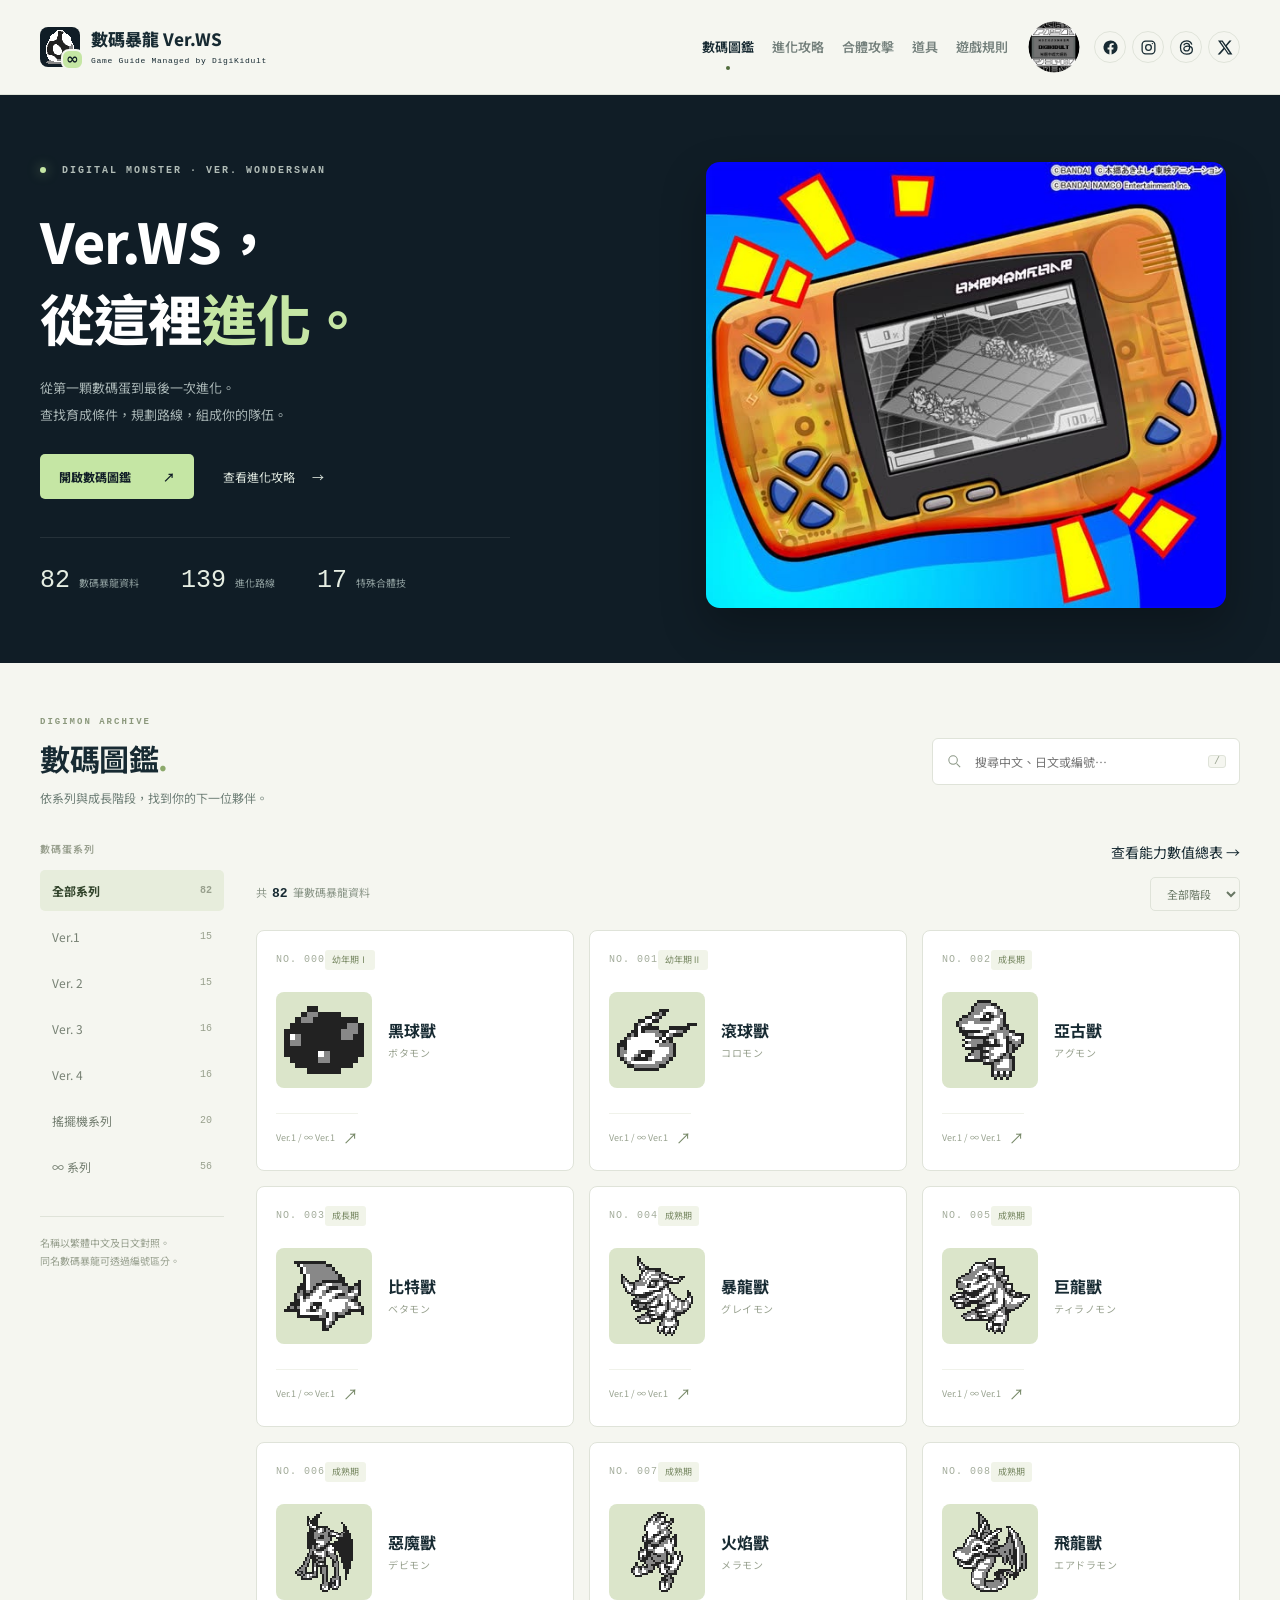
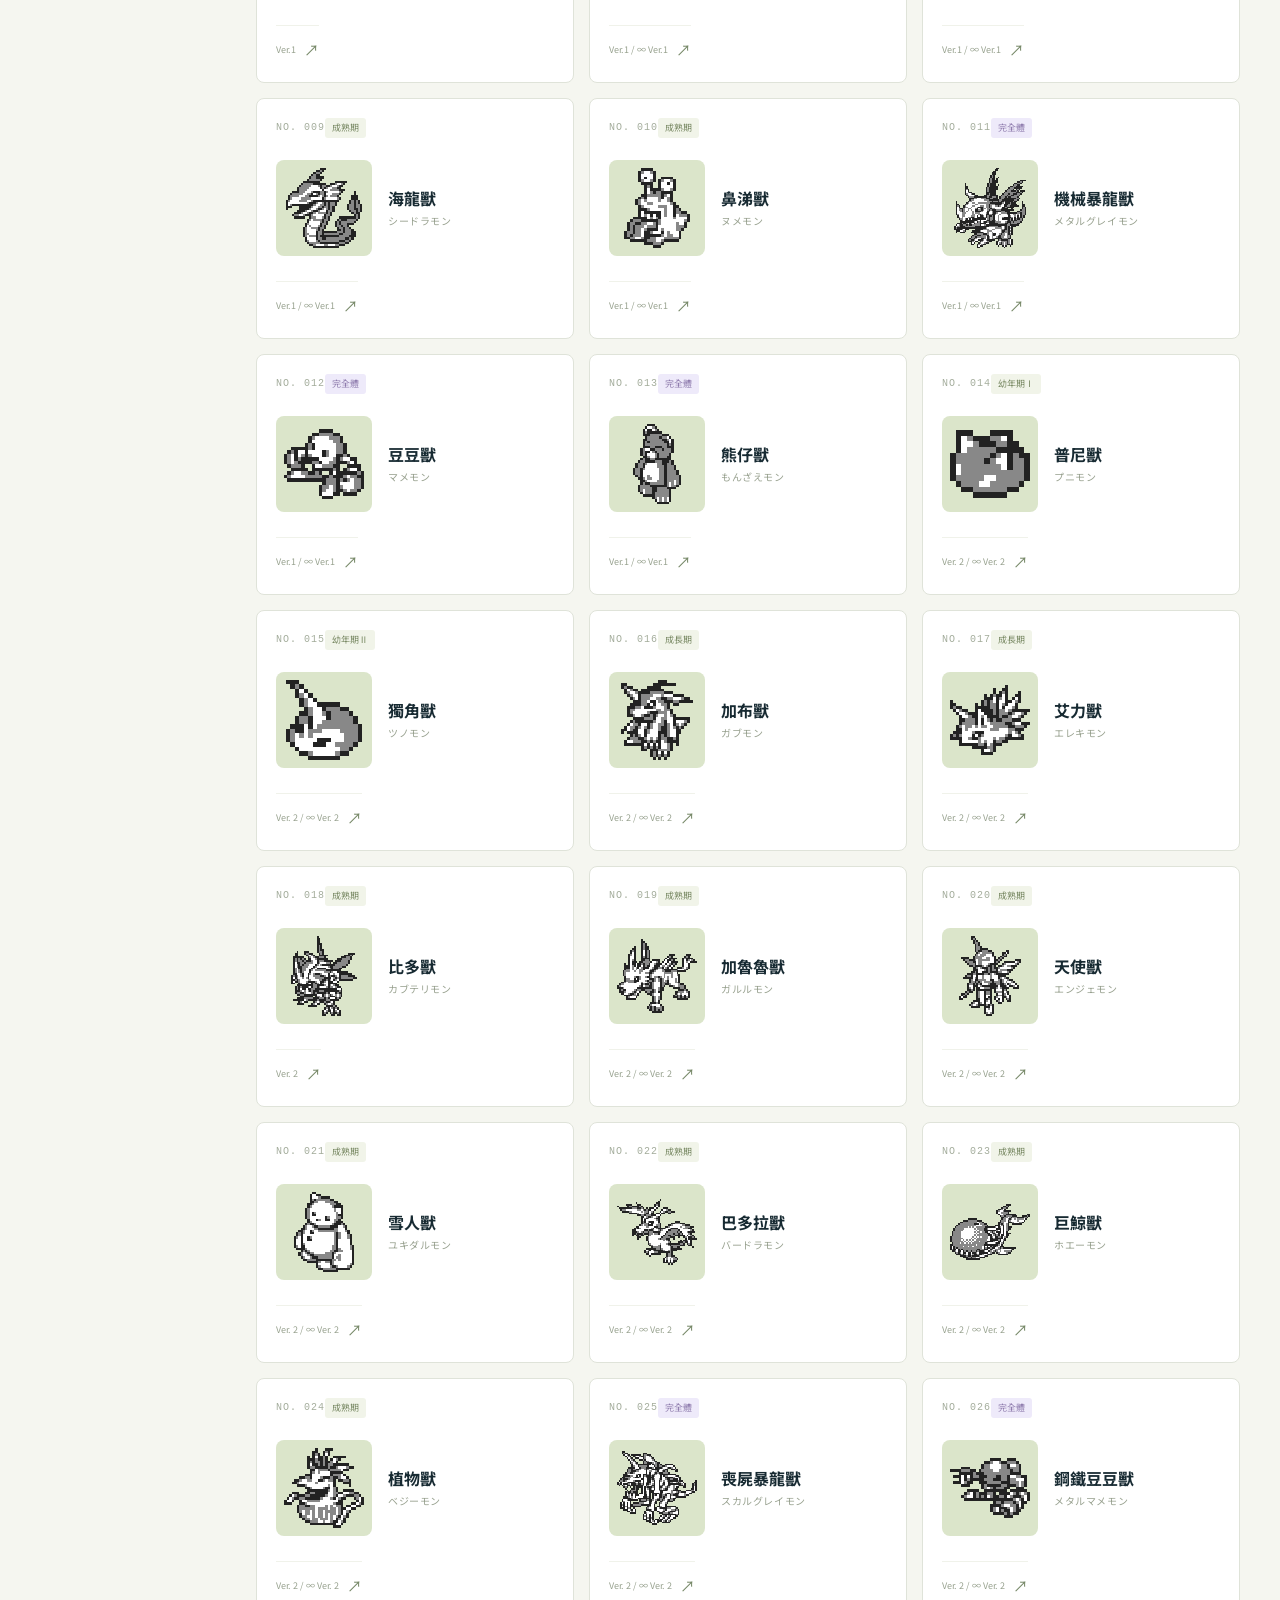
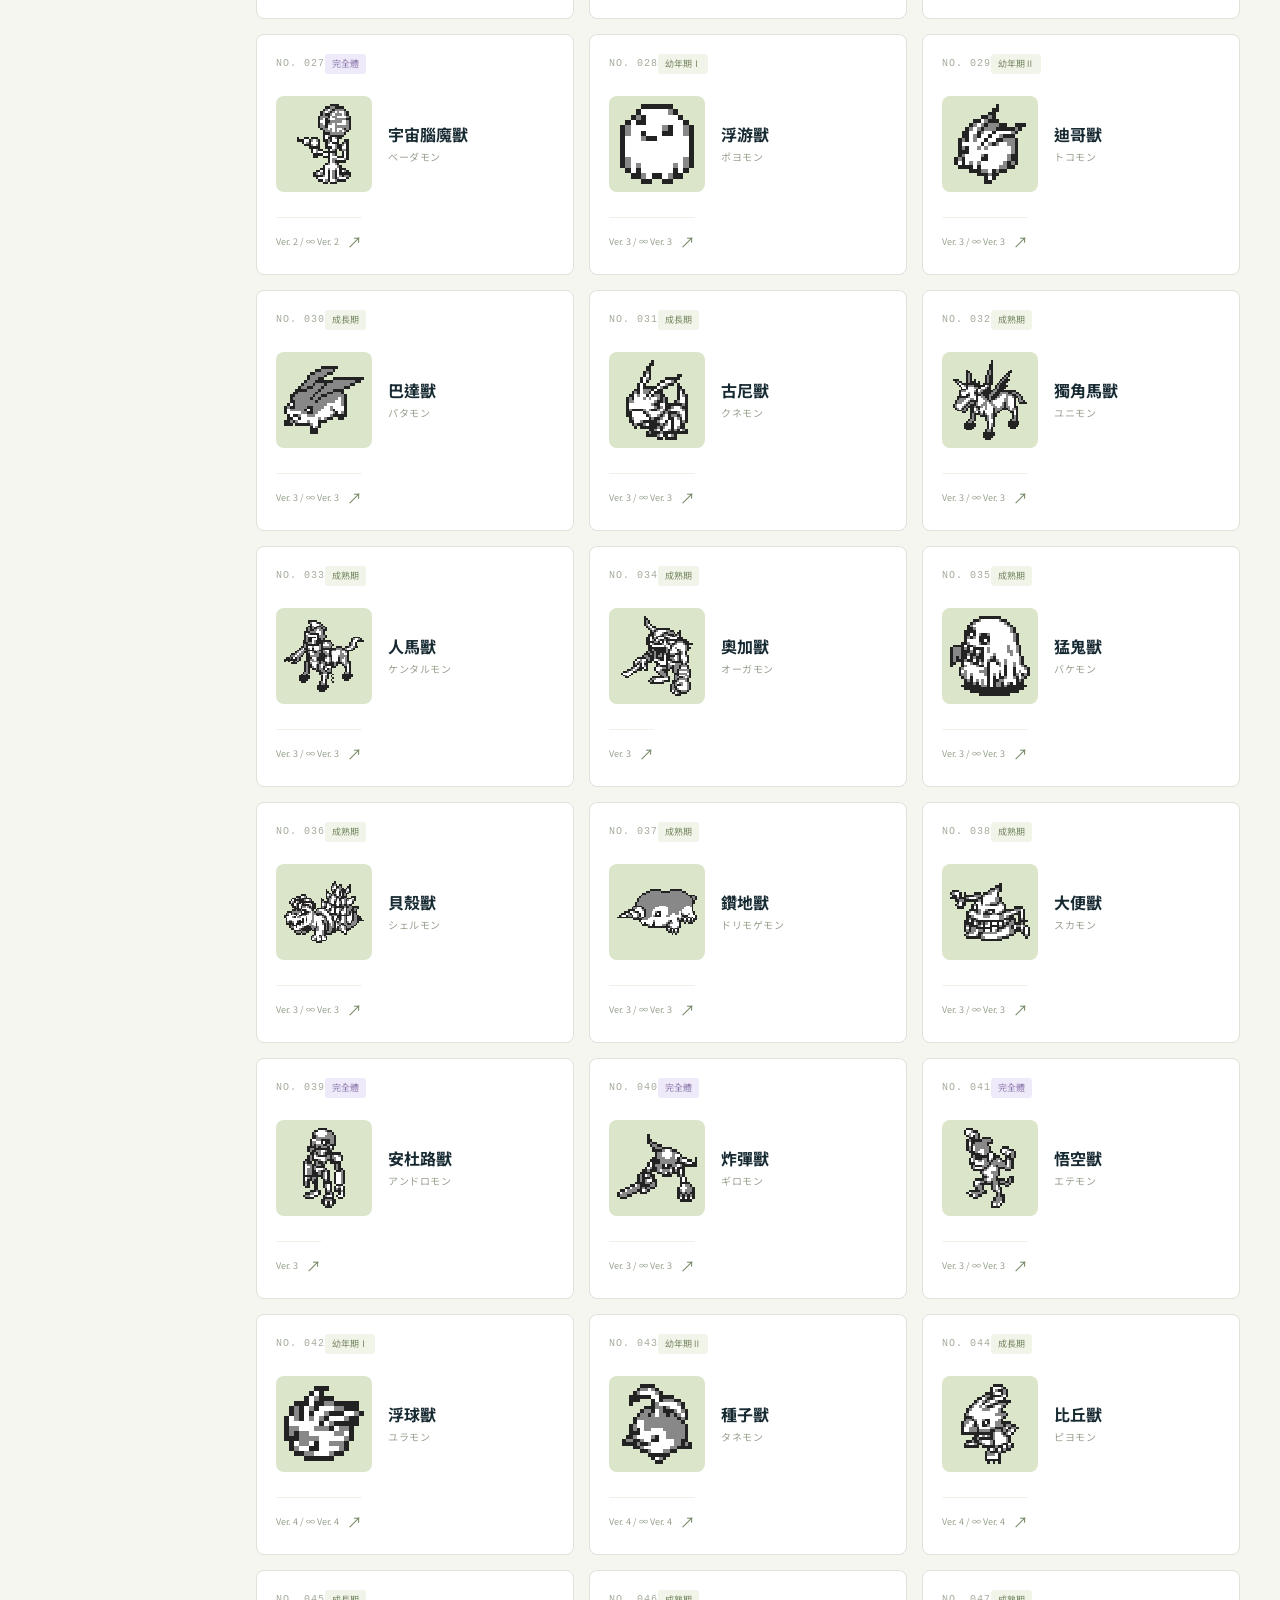
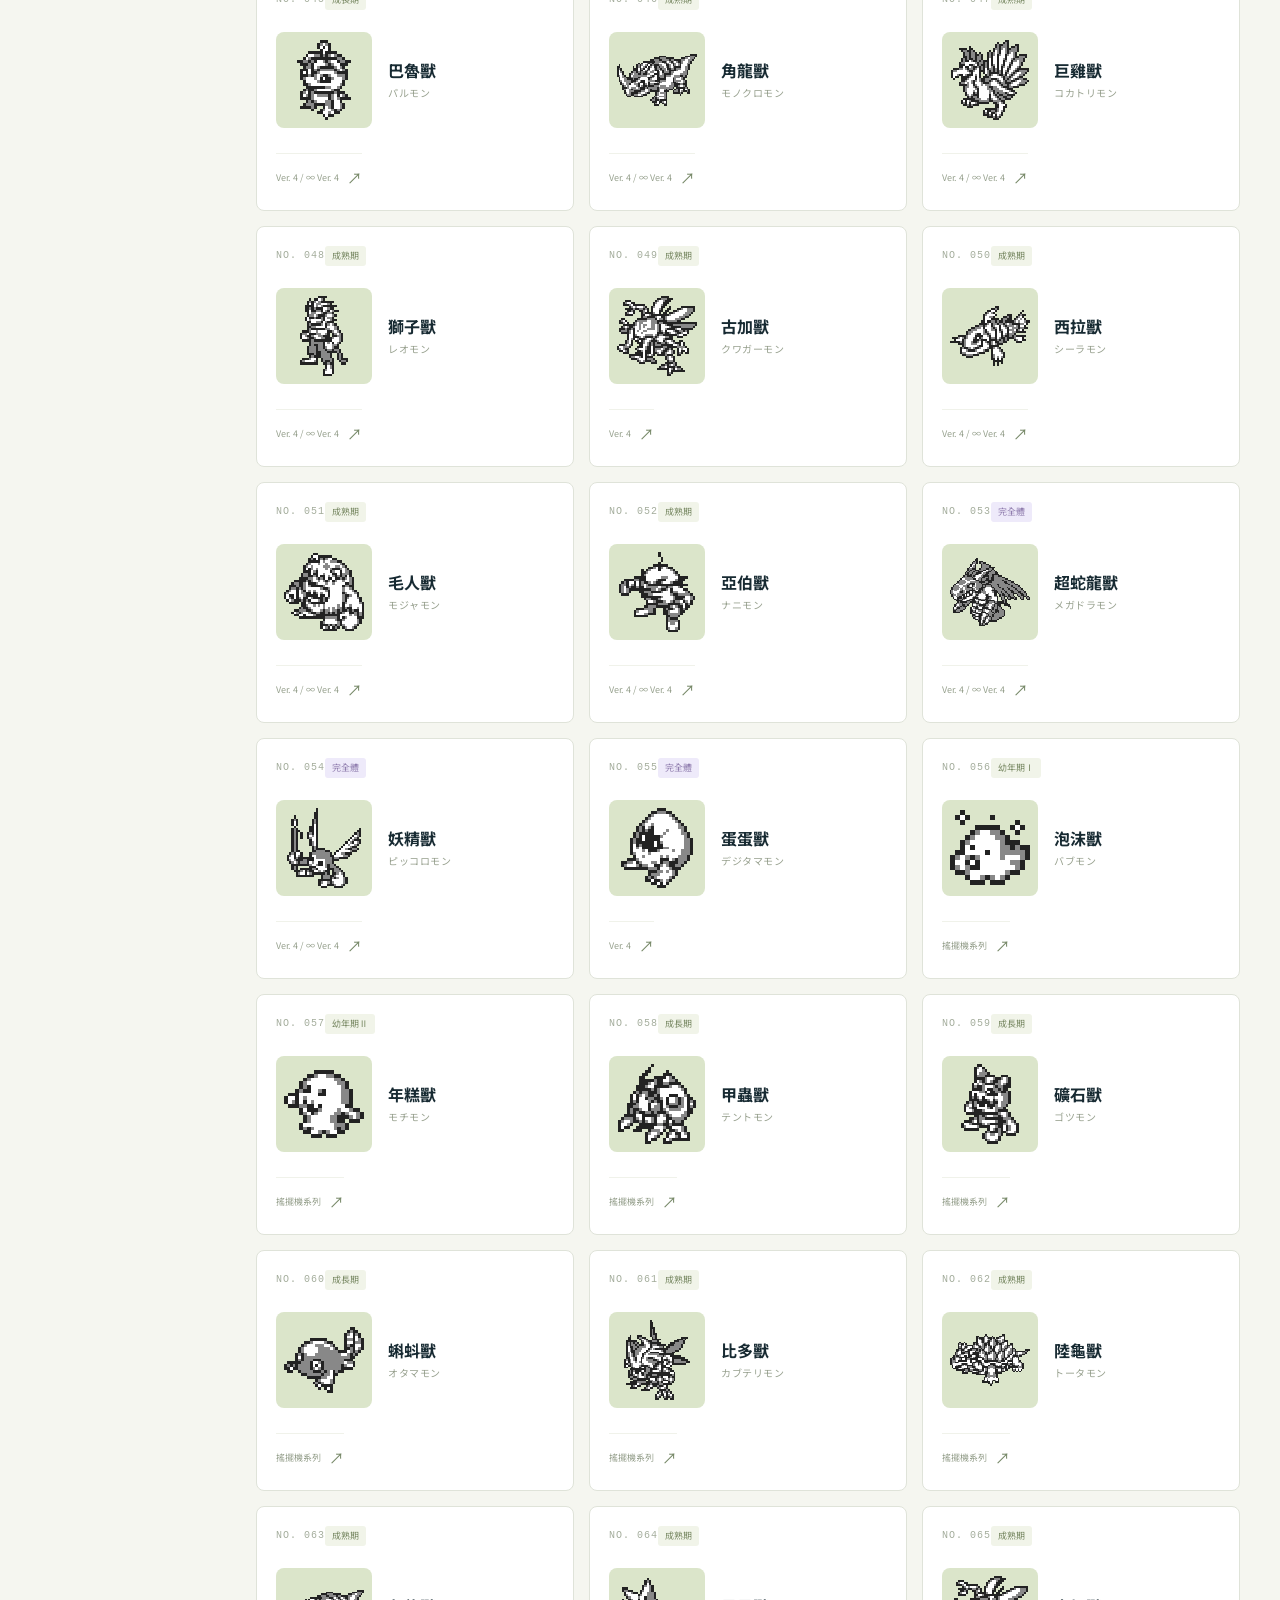
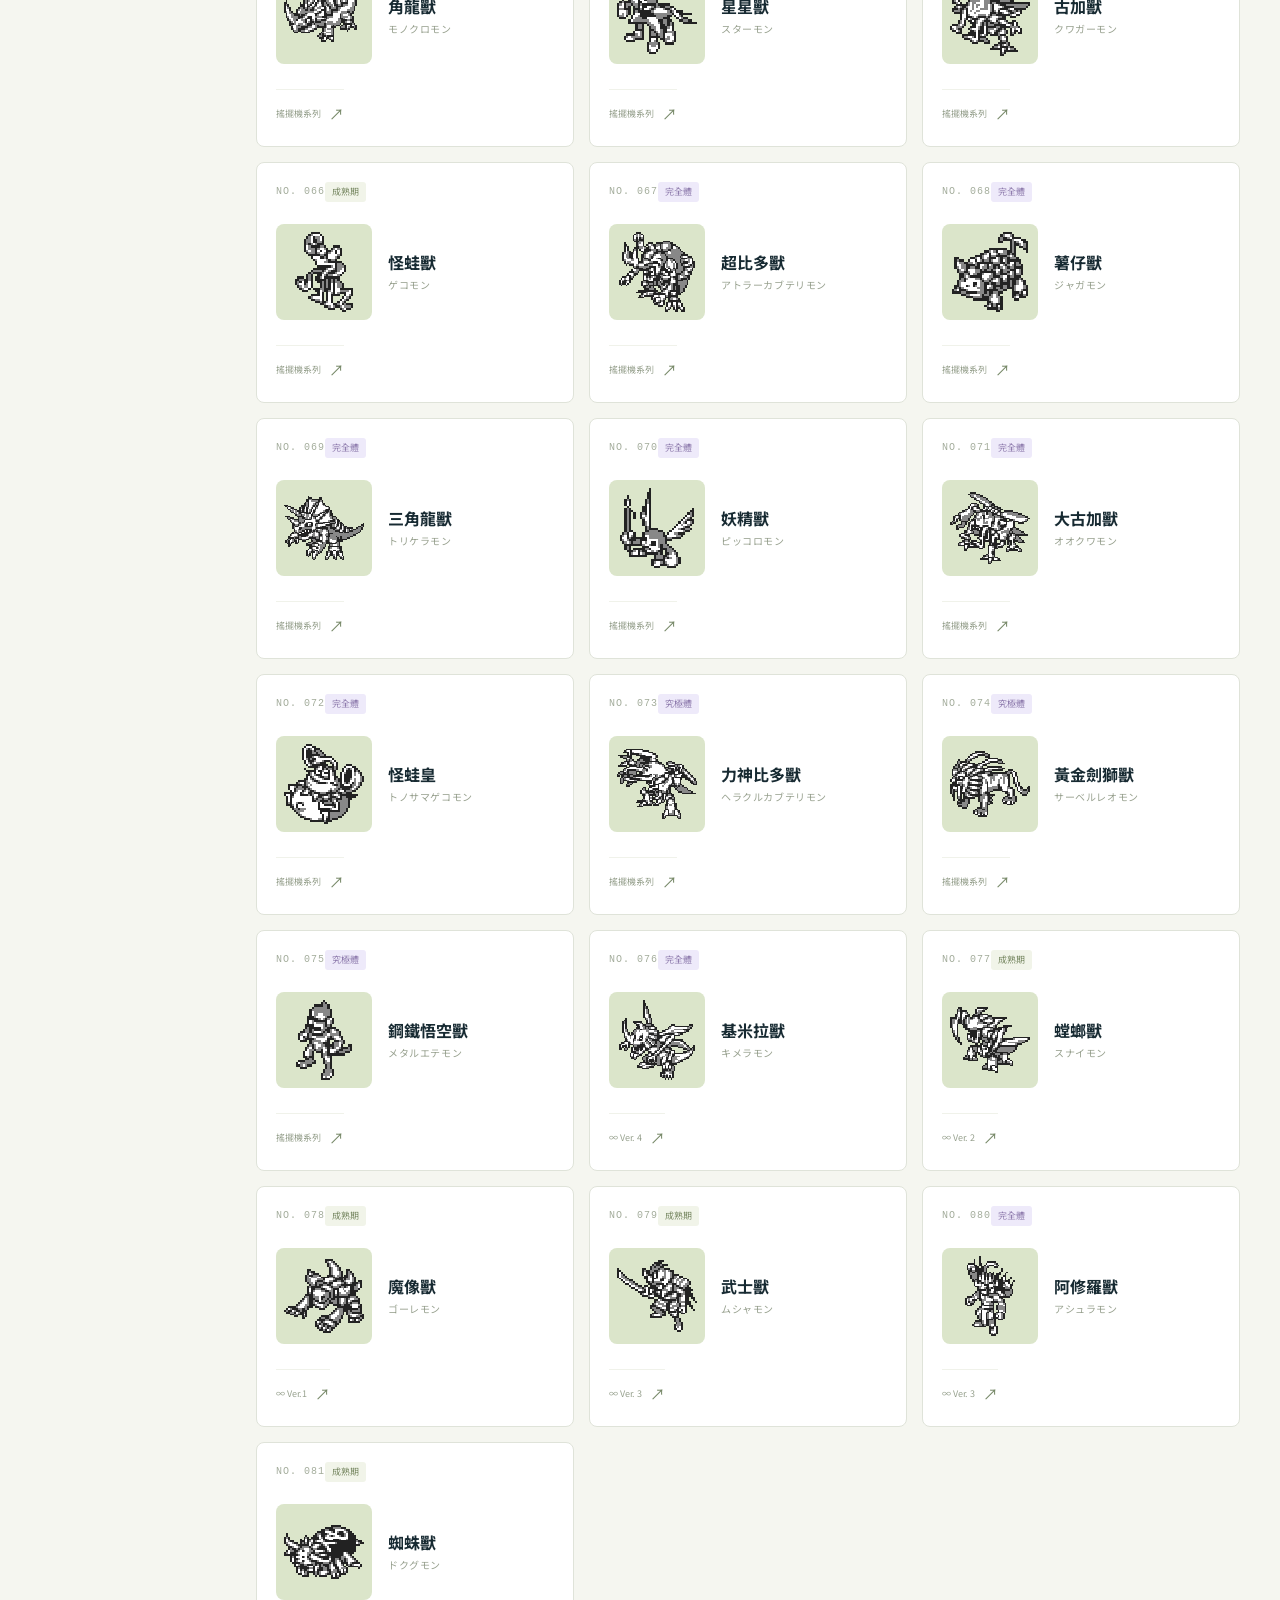
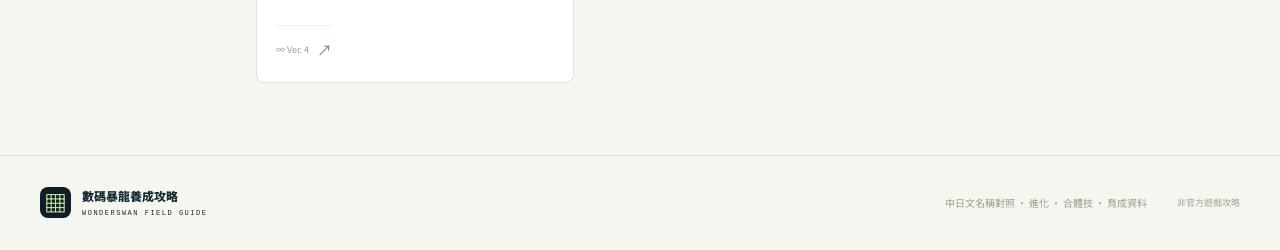
==== index.html @ f0b1da42 "Add files via upload" ====
<!doctype html>
<html lang="zh-Hant">
<head>
 <meta charset="UTF-8"><meta name="viewport" content="width=device-width, initial-scale=1">
 <meta name="theme-color" content="#101d26"><meta name="description" content="WonderSwan 數碼暴龍繁體中文攻略。82筆中日文圖鑑、進化條件、特殊合體技、道具及遊戲規則。">
 <title>數碼暴龍養成攻略 · WonderSwan</title>
 <link rel="icon" href="./icon.svg" type="image/svg+xml"><link rel="stylesheet" href="./style.css">
 <script defer src="./data.js"></script><script defer src="./core.js"></script><script defer src="./app.js"></script>
</head>
<body>
 <a class="skip" href="#main">跳至攻略內容</a>
 <header class="site-header"><div class="header-inner">
  <a class="brand" href="#/digimon" aria-label="回到數碼暴龍圖鑑"><span class="brand-mark egg-brand-mark"><img src="./infinity-egg.png" alt="タマゴ∞" width="40" height="40"><span class="infinity-badge" aria-hidden="true">∞</span></span><span>數碼暴龍 Ver.WS<span class="brand-sub">Game Guide Managed by DigiKidult</span></span></a>
  <nav aria-label="主要導覽"><a href="#/digimon" data-nav="digimon">數碼圖鑑</a><a href="#/evolutions" data-nav="evolutions">進化攻略</a><a href="#/team" data-nav="team">合體攻擊</a><a href="#/items" data-nav="items">道具</a><a href="#/rules" data-nav="rules">遊戲規則</a></nav>
  <div class="header-social-group"><img class="digikidult-logo" src="./digikidult-logo.png" alt="DigiKidult 被選中嘅大細路" width="52" height="52"><div class="social-links" role="group" aria-label="DigiKidult 社交平台"><a href="https://www.facebook.com/digikidult" target="_blank" rel="noopener noreferrer" aria-label="DigiKidult 的 Facebook（在新分頁開啟）" title="Facebook · @digikidult"><svg viewBox="0 0 24 24" width="20" height="20" aria-hidden="true"><path fill="currentColor" d="M22 12a10 10 0 1 0-11.56 9.88v-6.99H7.9V12h2.54V9.8c0-2.5 1.49-3.89 3.77-3.89 1.09 0 2.23.2 2.23.2v2.45h-1.26c-1.24 0-1.63.77-1.63 1.56V12h2.78l-.44 2.89h-2.34v6.99A10 10 0 0 0 22 12Z"/></svg></a><a href="https://www.instagram.com/digikidult/" target="_blank" rel="noopener noreferrer" aria-label="DigiKidult 的 Instagram（在新分頁開啟）" title="Instagram · @digikidult"><svg viewBox="0 0 24 24" width="20" height="20" aria-hidden="true"><g fill="none" stroke="currentColor" stroke-width="1.8"><rect x="3" y="3" width="18" height="18" rx="5"/><circle cx="12" cy="12" r="4"/></g><circle cx="17.5" cy="6.5" r="1" fill="currentColor"/></svg></a><a href="https://www.threads.net/@digikidult" target="_blank" rel="noopener noreferrer" aria-label="DigiKidult 的 Threads（在新分頁開啟）" title="Threads · @digikidult"><svg viewBox="0 0 24 24" width="20" height="20" aria-hidden="true"><path fill="none" stroke="currentColor" stroke-width="1.8" stroke-linecap="round" stroke-linejoin="round" d="M19.3 7.2C18.1 3.9 15.9 2.5 12.4 2.5 6.3 2.5 3.5 6.1 3.5 12s3.1 9.5 8.7 9.5c5.1 0 8.1-2.7 8.1-6.3 0-3.1-2.8-5-6.8-5-3.3 0-5.2 1.5-5.2 3.6 0 1.9 1.6 3.1 3.7 3.1 3.2 0 4.4-2.3 4.4-5.7 0-3.1-1.4-4.9-4.2-4.9-1.7 0-3 .7-3.8 1.9"/></svg></a><a href="https://x.com/digikidult" target="_blank" rel="noopener noreferrer" aria-label="DigiKidult 的 X（在新分頁開啟）" title="X · @digikidult"><svg viewBox="0 0 24 24" width="20" height="20" aria-hidden="true"><path fill="currentColor" d="M18.9 2H22l-6.8 7.8L23.2 22h-6.3L12 14.6 5.5 22H2.3l8.2-9.4L2.8 2h6.5l4.5 6.6L18.9 2Zm-1.1 18h1.7L8.3 3.9H6.5L17.8 20Z"/></svg></a></div></div>
 </div></header>
 <section class="hero" id="hero"><div class="hero-inner">
  <div class="hero-copy"><p class="eyebrow"><span class="status-dot"></span> DIGITAL MONSTER · VER. WONDERSWAN</p><h1>Ver.WS，<br>從這裡<span>進化。</span></h1><p class="hero-description">從第一顆數碼蛋到最後一次進化。<br>查找育成條件，規劃路線，組成你的隊伍。</p><div class="hero-buttons"><a class="button primary" href="#catalog">開啟數碼圖鑑 <span aria-hidden="true">↗</span></a><a class="text-link" href="#/evolutions">查看進化攻略 <span aria-hidden="true">→</span></a></div>
   <div class="hero-stats"><div><b>82</b><span>數碼暴龍資料</span></div><div><b>139</b><span>進化路線</span></div><div><b>17</b><span>特殊合體技</span></div></div>
  </div>
  <div class="device-scene"><img class="hero-device-image" src="./wonderswan-device.png" alt="橙色 WonderSwan 遊戲機，畫面顯示數碼暴龍對戰" width="590" height="506"></div>
 </div></section>
 <main id="main" tabindex="-1"><section id="catalog" class="content-shell"><div class="section-heading"><div><p class="eyebrow" id="section-kicker">DIGIMON ARCHIVE</p><h2 id="section-title">數碼圖鑑<span class="heading-period">.</span></h2><p id="section-description">依系列與成長階段，找到你的下一位夥伴。</p></div><div class="search-wrap"><svg viewBox="0 0 24 24" aria-hidden="true"><circle cx="10" cy="10" r="6"/><path d="m15 15 5 5"/></svg><label class="sr-only" for="search">搜尋中日文名稱、編號或內容</label><input id="search" type="search" placeholder="搜尋中文、日文或編號…" autocomplete="off"><kbd>/</kbd></div></div>
 <div id="view"></div></section></main>
 <footer><div class="footer-inner"><div class="brand footer-brand"><span class="brand-mark" aria-hidden="true">▦</span><span>數碼暴龍養成攻略<span class="brand-sub">WONDERSWAN FIELD GUIDE</span></span></div><p>中日文名稱對照 · 進化 · 合體技 · 育成資料</p><span class="footer-small">非官方遊戲攻略</span></div></footer>
 <dialog id="detail" aria-labelledby="detail-title"><div id="detail-content"></div></dialog>
</body></html>
---- style.css ----
@import url('https://fonts.googleapis.com/css2?family=Noto+Sans+TC:wght@400;500;600;700;800;900&display=swap');
:root{--ink:#172a32;--muted:#708078;--paper:#f5f6f0;--line:#dfe3d9;--accent:#c5e6a4;--dark:#101d26;--green:#506b3b;--font:'Noto Sans TC',system-ui,-apple-system,sans-serif}*{box-sizing:border-box}html{scroll-behavior:smooth;scroll-padding-top:100px}body{margin:0;background:var(--paper);color:var(--ink);font-family:var(--font);font-size:14px;line-height:1.75}a{color:inherit;text-decoration:none}button,input,select{font:inherit}button,a,input,select,summary{ -webkit-tap-highlight-color:transparent}button{cursor:pointer}button:focus-visible,a:focus-visible,summary:focus-visible{outline:3px solid #83a758;outline-offset:5px}input:focus,select:focus{outline:2px solid #83a758;outline-offset:2px}button:disabled{opacity:.4;cursor:default}.sr-only{position:absolute;width:1px;height:1px;padding:0;overflow:hidden;clip:rect(0,0,0,0);white-space:nowrap;border:0}.skip{position:fixed;top:-100px;z-index:100;background:var(--accent);padding:12px}.skip:focus{top:10px}.site-header{position:sticky;top:0;z-index:20;background:rgba(245,246,240,.97);border-bottom:1px solid var(--line);backdrop-filter:blur(16px)}.header-inner{max-width:1280px;margin:auto;padding:21px 40px;display:flex;align-items:center;gap:40px}.brand{display:flex;align-items:center;gap:11px;font-weight:800;line-height:1.35;font-size:18px;white-space:nowrap}.brand-mark{display:grid;place-items:center;background:var(--dark);color:var(--accent);font-size:30px;width:40px;height:40px;border-radius:8px;line-height:1}.brand-sub{display:block;font-family:monospace;font-size:9px;font-weight:500;letter-spacing:1.5px;margin-top:5px}.header-inner nav{display:flex;gap:29px;margin-left:auto;white-space:nowrap}.header-inner nav a{font-size:13px;font-weight:600;color:#74807c;position:relative}.header-inner nav a.active{color:var(--ink)}.header-inner nav a.active:after{content:'';height:4px;width:4px;position:absolute;bottom:-12px;left:calc(50% - 2px);border-radius:50%;background:var(--green)}.header-label{border-left:1px solid var(--line);padding-left:22px;font-size:10px;color:var(--muted);white-space:nowrap}.hero{background:var(--dark);color:white;overflow:hidden;position:relative}.hero:before{content:'';position:absolute;inset:0;background-image:radial-gradient(#71818a55 .65px,transparent .65px);background-size:22px 22px;mask-image:linear-gradient(90deg,transparent,#000)}.hero-inner{max-width:1280px;padding:67px 40px 55px;margin:auto;display:grid;grid-template-columns:1.1fr 1fr;position:relative;gap:50px}.eyebrow{font-family:monospace;letter-spacing:2px;font-size:10px;font-weight:600;color:var(--muted);margin:0 0 15px}.hero .eyebrow{color:#b1bcb7;font-size:10px}.status-dot{display:inline-block;width:6px;height:6px;border-radius:50%;background:var(--accent);margin-right:8px;box-shadow:0 0 12px #b9d98a99}h1{font-size:clamp(37px,4.3vw,58px);line-height:1.4;letter-spacing:-1px;font-weight:800;margin:22px 0 18px}h1 span{color:var(--accent)}.hero-description{color:#a6b3b3;font-size:13px;line-height:2.1;margin-bottom:26px}.hero-buttons{display:flex;align-items:center;gap:29px}.button{border:0;padding:12px 19px;display:inline-flex;gap:32px;align-items:center;border-radius:5px;font-weight:700;font-size:12px}.primary{background:var(--accent);color:var(--dark)}.primary:hover{background:#d6edbd}.text-link{font-size:12px;color:#dce5dd;display:flex;gap:17px}.hero-stats{display:flex;gap:42px;margin-top:38px;padding-top:21px;border-top:1px solid #ffffff16;max-width:470px}.hero-stats>div{display:flex;align-items:baseline;gap:9px}.hero-stats b{font-family:monospace;font-size:25px;font-weight:500;color:#e6eee3}.hero-stats span{font-size:10px;color:#8f9f9f}.device-scene{position:relative;min-height:360px;display:flex;align-items:center;justify-content:center;isolation:isolate}.orbit{position:absolute;width:360px;height:360px;border:1px solid #c5e6a413;border-radius:50%;z-index:-1}.orbit-two{width:460px;height:460px;border-style:dashed}.scene-label{position:absolute;right:8px;top:5px;font:10px monospace;letter-spacing:2px;color:#93a29b}.device{background:#caccc2;width:330px;border-radius:28px 28px 65px 30px;padding:17px 22px 22px;transform:rotate(-9deg);box-shadow:12px 19px 0 #0003,inset 2px 3px 0 #f6f8e85c,inset -3px -5px 0 #797f7266}.device-top{font:7px monospace;letter-spacing:2px;display:flex;justify-content:space-between;color:#535d54;margin-bottom:12px}.device-top span:last-child{color:#526e3a}.device-bezel{background:#2e3b3c;border-radius:10px;padding:19px 23px 25px;box-shadow:inset 1px 3px 2px #0006}.lcd{background:#b6d09b;color:#354c35;padding:10px 12px 8px;box-shadow:inset 3px 3px 5px #24371950;position:relative}.lcd:after{content:'';position:absolute;inset:0;background:repeating-linear-gradient(0deg,transparent,transparent 3px,#344c3412 3px,#344c3412 4px);pointer-events:none}.lcd-top,.lcd-bottom{display:flex;justify-content:space-between;font:8px monospace;letter-spacing:1px}.pixel-pal{display:block;width:130px;height:130px;margin:12px auto;color:#354c35}.device-bottom{display:flex;justify-content:space-between;align-items:center;padding-top:20px}.dpad{width:47px;height:47px;background:#46504d;clip-path:polygon(33% 0,67% 0,67% 33%,100% 33%,100% 67%,67% 67%,67% 100%,33% 100%,33% 67%,0 67%,0 33%,33% 33%)}.device-caption{font:6px monospace;color:#536052;letter-spacing:1px}.device-buttons{display:flex;gap:9px;transform:rotate(-25deg)}.device-buttons i{width:22px;height:22px;border-radius:50%;background:#6c775c;box-shadow:inset -2px -2px 0 #3d4a3b6b}.scene-note{position:absolute;bottom:0;right:5px;font-size:10px;color:#849a8c;letter-spacing:1px}.scene-note span{color:var(--accent);margin-right:8px}.content-shell{max-width:1280px;margin:auto;padding:52px 40px 72px;min-height:650px}.section-heading{display:flex;align-items:center;justify-content:space-between;gap:25px;margin-bottom:32px}.section-heading .eyebrow{color:#8b987c;margin-bottom:6px;font-size:9px}.section-heading h2{font-size:30px;letter-spacing:-.5px;line-height:1.4;margin:0 0 8px}.heading-period{color:#8ca96b}.section-heading p:not(.eyebrow){font-size:12px;color:var(--muted);margin:0}.search-wrap{display:flex;align-items:center;gap:10px;background:#fff;border:1px solid var(--line);border-radius:6px;padding:11px 13px;min-width:300px}.search-wrap svg{width:17px;height:17px;fill:none;stroke:#8c9887;stroke-width:1.5}.search-wrap input{border:0;background:none;min-width:0;flex:1;width:225px;font-size:12px;outline:0}.search-wrap:focus-within{box-shadow:0 0 0 2px #acc790}.search-wrap kbd{font:10px monospace;color:#99a28f;background:#f5f6f0;padding:0 5px;border:1px solid var(--line);border-radius:3px}.catalog-layout{display:grid;grid-template-columns:184px 1fr;gap:32px}.filters-label{font-size:10px;color:#99a08f;letter-spacing:1px;font-weight:600;margin:0 0 13px}.family-list{display:flex;flex-direction:column;gap:5px}.family-button{background:transparent;border:0;text-align:left;border-radius:5px;padding:10px 12px;color:#768073;font-size:12px;display:flex;justify-content:space-between;align-items:center}.family-button.active{background:#e7eddc;color:#32442b;font-weight:700}.family-button:hover{background:#edf0e5}.family-button span{font-family:monospace;font-size:10px;color:#98a08d}.aside-note{margin-top:29px;border-top:1px solid var(--line);padding-top:17px;font-size:10px;color:#98a08f;line-height:1.8}.filter-toolbar{display:flex;gap:12px;align-items:center;justify-content:space-between;margin-bottom:18px;min-height:36px}.result-count{font-size:11px;color:#8a9587}.result-count b{font-family:monospace;color:var(--ink);font-size:13px;margin:0 3px}.stage-select{border:1px solid var(--line);border-radius:5px;background:transparent;font-size:11px;color:#687764;padding:7px 12px;max-width:160px}.card-grid{display:grid;grid-template-columns:repeat(3,minmax(0,1fr));gap:15px}.mon-card{background:#fff;border:1px solid var(--line);border-radius:8px;padding:19px;position:relative;min-height:188px;text-align:left;width:100%;transition:transform .15s,border-color .15s,box-shadow .15s;color:var(--ink);display:flex;flex-direction:column}.mon-card:hover{transform:translateY(-3px);border-color:#a5b98d;box-shadow:0 7px 20px #21321b0b}.mon-card .card-top{display:flex;justify-content:space-between;align-items:center;margin-bottom:14px}.dex-number{font-family:monospace;font-size:10px;letter-spacing:1px;color:#a4ad9c}.stage-tag{background:#f1f4e9;color:#7b8b66;font-size:9px;padding:2px 7px;border-radius:3px;white-space:nowrap}.stage-tag.advanced{background:#eeeafa;color:#8e7bad}.name-line{display:flex;align-items:center;gap:12px}.mon-emblem{height:38px;width:38px;display:grid;place-items:center;border-radius:7px;background:#f1f4ea;font-size:20px;color:#8a9d6e;font-family:monospace;flex-shrink:0}.name-line h3{font-size:16px;font-weight:700;line-height:1.5;margin:0 0 2px}.ja-name{color:#98a18f;font-size:10px;letter-spacing:.6px;margin:0}.card-bottom{border-top:1px solid #f0f2ea;margin-top:17px;padding-top:11px;display:flex;align-items:center;justify-content:space-between;font-size:9px;color:#97a18e;gap:8px}.card-arrow{color:#758766;font-size:15px}.family-display{max-width:84%;overflow:hidden;text-overflow:ellipsis;white-space:nowrap}.empty{padding:70px 20px;text-align:center;background:#fff;border:1px dashed var(--line);border-radius:7px;color:var(--muted);grid-column:1/-1}.empty b{display:block;color:var(--ink);margin-bottom:6px}.empty button{border:0;background:var(--accent);color:var(--ink);padding:8px 18px;border-radius:4px;margin-top:12px}.tab-intro{font-size:12px;color:var(--muted);margin-bottom:22px}.table-container{overflow:auto;background:#fff;border:1px solid var(--line);border-radius:7px}table{border-collapse:collapse;width:100%;text-align:left}th{font-size:10px;font-weight:600;color:#8c9783;background:#eef1e7;padding:13px 16px;white-space:nowrap}td{padding:16px;border-top:1px solid #edf0e5;font-size:12px;vertical-align:top}.cell-name{min-width:125px}.cell-name b{display:block;font-size:13px}.cell-name small{color:#929d87;font-size:10px}.text-button{border:0;background:none;padding:0;color:var(--ink);text-align:left}.text-button:hover b{color:#5c7c3a}.conditions{min-width:240px}.condition-line{margin:3px 0;color:#62715c;font-size:11px}.chip{display:inline-block;padding:3px 7px;border-radius:4px;background:#edf2e3;color:#6a8053;font-size:10px;white-space:nowrap}.note{color:#8b9781;font-size:11px;margin:12px 0}.pills{display:flex;gap:7px;flex-wrap:wrap;margin-bottom:22px}.pill{border:1px solid var(--line);background:transparent;border-radius:5px;color:#85907c;padding:7px 13px;font-size:11px}.pill.active{background:var(--dark);border-color:var(--dark);color:var(--accent)}.rate-grid{display:grid;grid-template-columns:repeat(3,1fr);gap:16px;margin:22px 0}.rate-card{background:white;border:1px solid var(--line);border-radius:8px;padding:22px}.rate-card span{font-size:11px;color:var(--muted)}.rate-card b{font:38px monospace;display:block;margin-top:9px;color:#5c7546}.content-title{font-size:20px;margin:34px 0 15px}.team-grid{display:grid;grid-template-columns:repeat(3,1fr);gap:15px}.team-card{background:#fff;border:1px solid var(--line);padding:18px;border-radius:7px}.team-card small{font:9px monospace;color:#a2ad95}.pair{display:grid;grid-template-columns:1fr auto 1fr;gap:10px;align-items:center;margin-top:14px}.pair b{font-size:12px;display:block}.pair .ja-name{font-size:9px;word-break:break-word;line-height:1.6}.pair>span{color:#b8c99d}.info-strip{background:#e9efdf;border-left:3px solid #a8bf8b;padding:14px 18px;font-size:12px;color:#6d7e5b}.disclosure{margin-top:25px;border:1px solid var(--line);border-radius:7px;background:#fff}.disclosure summary{padding:16px 20px;font-size:12px;font-weight:600;cursor:pointer}.disclosure>.inside{padding:0 20px 20px}.rules-grid{display:grid;grid-template-columns:1fr 1fr;gap:12px}.rule-card{background:white;border:1px solid var(--line);border-radius:6px}.rule-card summary{padding:17px;font-size:12px;cursor:pointer;font-weight:600}.rule-card p{padding:0 17px 17px;margin:0;color:#7c8972;font-size:12px;line-height:1.9}.calc{background:#18282c;color:#e0e9d8;padding:24px;border-radius:8px;margin-bottom:24px}.calc h3{font-size:17px;margin:0 0 5px}.calc p{color:#a4b49a;font-size:11px;margin:0 0 18px}.calc-grid{display:grid;grid-template-columns:repeat(4,1fr) 1.1fr;gap:13px;align-items:end}.calc label{font-size:10px;color:#b1c1a7;display:block}.calc input{width:100%;display:block;margin-top:7px;padding:8px 10px;border:1px solid #495a43;border-radius:4px;background:#233734;color:#e5efda}.calc-result{text-align:center}.calc-result b{display:block;font:31px monospace;color:var(--accent)}.calc-result span{font-size:10px;color:#b1c1a7}.calc-error{color:#ffcebc;font-size:11px;margin-top:12px}.item-effect{min-width:260px}.item-obtain{min-width:230px;color:#7d8a73}.section-heading.stickyless{margin-bottom:20px}dialog{border:1px solid var(--line);border-radius:12px;width:min(850px,calc(100% - 30px));max-height:90vh;padding:0;background:var(--paper);color:var(--ink);box-shadow:0 30px 100px #0005}dialog::backdrop{background:#0b171dcc;backdrop-filter:blur(4px)}.detail-header{background:var(--dark);color:#fff;padding:28px;position:relative}.detail-header h2{font-size:27px;margin:5px 0}.detail-header .ja-name{color:#a2b78e;font-size:14px}.close-button{position:absolute;right:20px;top:18px;border:1px solid #ffffff30;border-radius:50%;background:transparent;color:white;width:32px;height:32px;font-size:23px;display:grid;place-items:center;line-height:1}.detail-body{padding:26px}.detail-stat-grid{display:grid;grid-template-columns:repeat(3,1fr);gap:12px;margin-bottom:25px}.detail-stat{background:white;border:1px solid var(--line);border-radius:5px;padding:13px}.detail-stat span{display:block;font-size:10px;color:#98a28d}.detail-stat b{font-size:12px}.route-card{background:#fff;border:1px solid var(--line);border-radius:6px;padding:16px;margin:10px 0}.route-card .route-title{display:flex;justify-content:space-between;gap:15px;align-items:center;margin-bottom:8px}.route-title b{font-size:15px}.route-card p{font-size:11px;color:#7b896f;margin:5px 0}.detail-body h3{font-size:16px;margin:25px 0 12px}.back-links{display:flex;gap:8px;flex-wrap:wrap}.back-links button{font-size:11px;border:1px solid var(--line);background:white;padding:7px 12px;border-radius:4px;color:#6b7d58}.footer-inner{max-width:1280px;margin:auto;padding:28px 40px;display:flex;gap:30px;align-items:center;border-top:1px solid var(--line)}.footer-brand{font-size:12px}.footer-brand .brand-mark{width:31px;height:31px;font-size:23px}.footer-brand .brand-sub{font-size:7px}.footer-inner p{font-size:10px;color:#9aa18f;margin-left:auto}.footer-small{font-size:9px;color:#a3aa9b}.hidden{display:none!important}.announcement{color:#87937a;font-size:11px;margin-bottom:20px}.tools-row{display:flex;gap:10px;align-items:center;justify-content:space-between;margin-bottom:18px}
@media(min-width:1500px){.hero-inner{padding-top:78px;padding-bottom:64px}}@media(max-width:1050px){.header-inner{padding:18px 25px;gap:20px}.header-label{display:none}.header-inner nav{gap:23px}.content-shell{padding:40px 25px 60px}.hero-inner{padding:50px 25px;gap:20px}.hero-stats{gap:25px}.hero-stats>div{display:block}.hero-stats span{display:block}.device{transform:rotate(-9deg) scale(.88)}.card-grid{grid-template-columns:repeat(2,minmax(0,1fr))}.team-grid{grid-template-columns:repeat(2,1fr)}.catalog-layout{grid-template-columns:155px 1fr;gap:22px}.footer-inner{padding:25px}}@media(max-width:700px){.header-inner{padding:14px 19px;flex-wrap:wrap;gap:14px}.brand{font-size:16px}.brand-mark{width:34px;height:34px}.brand-sub{font-size:8px}.header-inner nav{width:100%;order:2;justify-content:space-between;gap:10px}.header-inner nav a{font-size:11px}.header-inner nav a.active:after{bottom:-6px}.hero-inner{padding:32px 22px 30px;grid-template-columns:1fr}.hero-copy{position:relative;z-index:1}.hero .eyebrow{font-size:8px;letter-spacing:1.3px}h1{font-size:39px;margin:18px 0}.hero-description{font-size:12px}.hero-stats{gap:25px;margin-top:30px;justify-content:space-between;max-width:none}.hero-stats b{font-size:23px}.hero-stats span{font-size:9px}.device-scene{display:none}.section-heading{align-items:stretch;flex-direction:column;gap:20px}.section-heading h2{font-size:26px}.search-wrap{min-width:0;width:100%}.search-wrap input{width:auto}.content-shell{padding:32px 18px 45px}.catalog-layout{display:block}.family-list{flex-direction:row;flex-wrap:wrap;gap:5px;margin-bottom:12px}.family-button{font-size:10px;padding:7px 9px;border:1px solid var(--line);gap:6px}.family-button span{font-size:9px}.filters-label,.aside-note{display:none}.filter-toolbar{margin-bottom:14px}.mon-card{padding:13px;min-height:170px}.card-grid{gap:10px}.name-line{gap:8px}.name-line h3{font-size:13px}.mon-emblem{width:29px;height:32px;font-size:16px}.ja-name{font-size:9px;letter-spacing:0;word-break:break-word}.stage-tag{font-size:8px;padding:2px 4px}.card-bottom{font-size:8px;margin-top:13px}.dex-number{font-size:9px}.team-grid{grid-template-columns:1fr}.rate-grid{gap:8px}.rate-card{padding:13px}.rate-card b{font-size:28px}.rate-card span{font-size:9px}.rules-grid{grid-template-columns:1fr}.calc{padding:18px}.calc-grid{grid-template-columns:1fr 1fr;gap:13px}.calc-result{grid-column:1/-1;text-align:left;margin-top:8px}.calc-result b{display:inline-block;margin-right:12px}.footer-inner{padding:25px 18px;flex-wrap:wrap;gap:12px}.footer-inner p{margin:0;order:3;width:100%}.footer-small{margin-left:auto}.detail-header,.detail-body{padding:20px}.detail-stat-grid{gap:7px}.detail-stat{padding:9px}.detail-stat b{font-size:11px}.pair{gap:8px}.table-container td{padding:12px}.tools-row{align-items:flex-start;gap:12px}.stage-select{max-width:135px}.section-heading p:not(.eyebrow){font-size:11px}}@media(prefers-reduced-motion:reduce){html{scroll-behavior:auto}*{transition:none!important}}

/* Native game pixels keep their original proportions at every display size. */
.sprite-stage{display:flex;align-items:center;justify-content:center;flex:0 0 96px;width:96px;height:96px;background:#dbe5ca;border-radius:8px}.digimon-sprite{object-fit:contain;image-rendering:pixelated;image-rendering:crisp-edges;display:block;padding:8px;max-width:100%}.mon-card .name-line{min-height:112px;gap:16px}.mon-card .name-line>div{min-width:0}.detail-header{min-height:174px;padding-right:200px}.detail-sprite-stage{position:absolute;right:52px;top:18px;width:144px;height:144px;display:flex;align-items:center;justify-content:center;border-radius:8px;background:#dbe5ca}.detail-sprite-stage img{width:144px;height:144px;padding:15px}
@media(max-width:1050px){.sprite-stage{flex-basis:80px;width:80px;height:80px}.sprite-stage img{width:80px;height:80px}.mon-card .name-line{gap:12px}}@media(max-width:700px){.mon-card .name-line{flex-direction:column;align-items:flex-start;gap:10px;min-height:145px}.sprite-stage{width:80px;height:80px;flex-basis:80px;align-self:center}.detail-header{padding-right:126px;min-height:148px}.detail-sprite-stage{right:18px;top:46px;width:96px;height:96px}.detail-sprite-stage img{width:96px;height:96px;padding:8px}}

.hero-device-image{display:block;width:100%;height:auto;max-width:520px;border-radius:14px;box-shadow:0 20px 45px #0004}.device-scene{min-width:0}@media(max-width:700px){.device-scene{display:flex;min-height:0;padding:12px 0 4px}.hero-device-image{max-width:360px}}

.egg-brand-mark{position:relative;background:#101d26;overflow:visible;flex-shrink:0}.egg-brand-mark img{display:block;width:34px;height:34px;object-fit:contain;image-rendering:pixelated}.infinity-badge{position:absolute;right:-4px;bottom:-3px;background:#c5e6a4;color:#101d26;border:2px solid #f5f6f0;border-radius:8px;font:bold 15px/17px system-ui;width:23px;text-align:center}.site-header .brand{font-size:17px}@media(max-width:700px){.site-header .brand{font-size:16px}.egg-brand-mark img{width:29px;height:29px}}

.social-links{display:flex;align-items:center;gap:6px;flex-shrink:0}.social-links a{display:grid;place-items:center;width:32px;height:32px;border:1px solid var(--line);border-radius:50%;color:var(--ink);transition:background .15s,color .15s}.social-links a:hover{background:var(--dark);color:var(--accent)}.social-links svg{display:block;width:17px;height:17px}.site-header .brand-sub{letter-spacing:.7px;font-size:8px}.header-inner{gap:24px}.header-inner nav{gap:22px}@media(max-width:1100px) and (min-width:701px){.header-inner{flex-wrap:wrap;gap:14px}.social-links{margin-left:auto}.header-inner nav{width:100%;order:3;justify-content:center;margin:0;padding-top:5px}}@media(max-width:700px){.header-inner{gap:12px}.social-links{margin-left:auto;gap:3px}.social-links a{width:27px;height:27px}.social-links svg{width:15px;height:15px}.site-header .brand-sub{font-size:7px;letter-spacing:.2px}.site-header .brand{font-size:14px;gap:8px}}@media(max-width:380px){.header-inner{padding-left:12px;padding-right:12px}.social-links a{width:24px;height:24px}.social-links{gap:2px}}

.ability-grid{display:grid;grid-template-columns:repeat(3,minmax(0,1fr));gap:10px}.battle-stats{padding-bottom:18px;margin-bottom:22px;border-bottom:1px solid var(--line)}.battle-stats h3{margin-top:0}.ability-grid b{font-size:17px}.dex-stat-link{text-align:right;margin-bottom:12px}.ability-grid .detail-stat span{color:#65745f}@media(max-width:700px){.ability-grid{grid-template-columns:repeat(2,minmax(0,1fr))}.ability-grid b{font-size:15px}}

.header-social-group{display:flex;align-items:center;gap:14px;flex-shrink:0}.digikidult-logo{display:block;width:52px;height:52px;object-fit:contain;border-radius:50%;background:white;flex-shrink:0}.header-inner{gap:20px}.header-inner nav{gap:18px}@media(max-width:1100px) and (min-width:701px){.header-social-group{margin-left:auto}.header-social-group .social-links{margin-left:0}}@media(max-width:700px){.header-social-group{width:100%;order:3;justify-content:center;gap:16px;padding-top:4px}.header-social-group .social-links{margin-left:0;gap:9px}.digikidult-logo{width:44px;height:44px}.header-social-group .social-links a{width:30px;height:30px}.header-inner nav{gap:10px}.header-inner .brand{margin-right:auto}}

.digikidult-logo{background:transparent;object-fit:cover;clip-path:circle(49% at 50% 50%)}
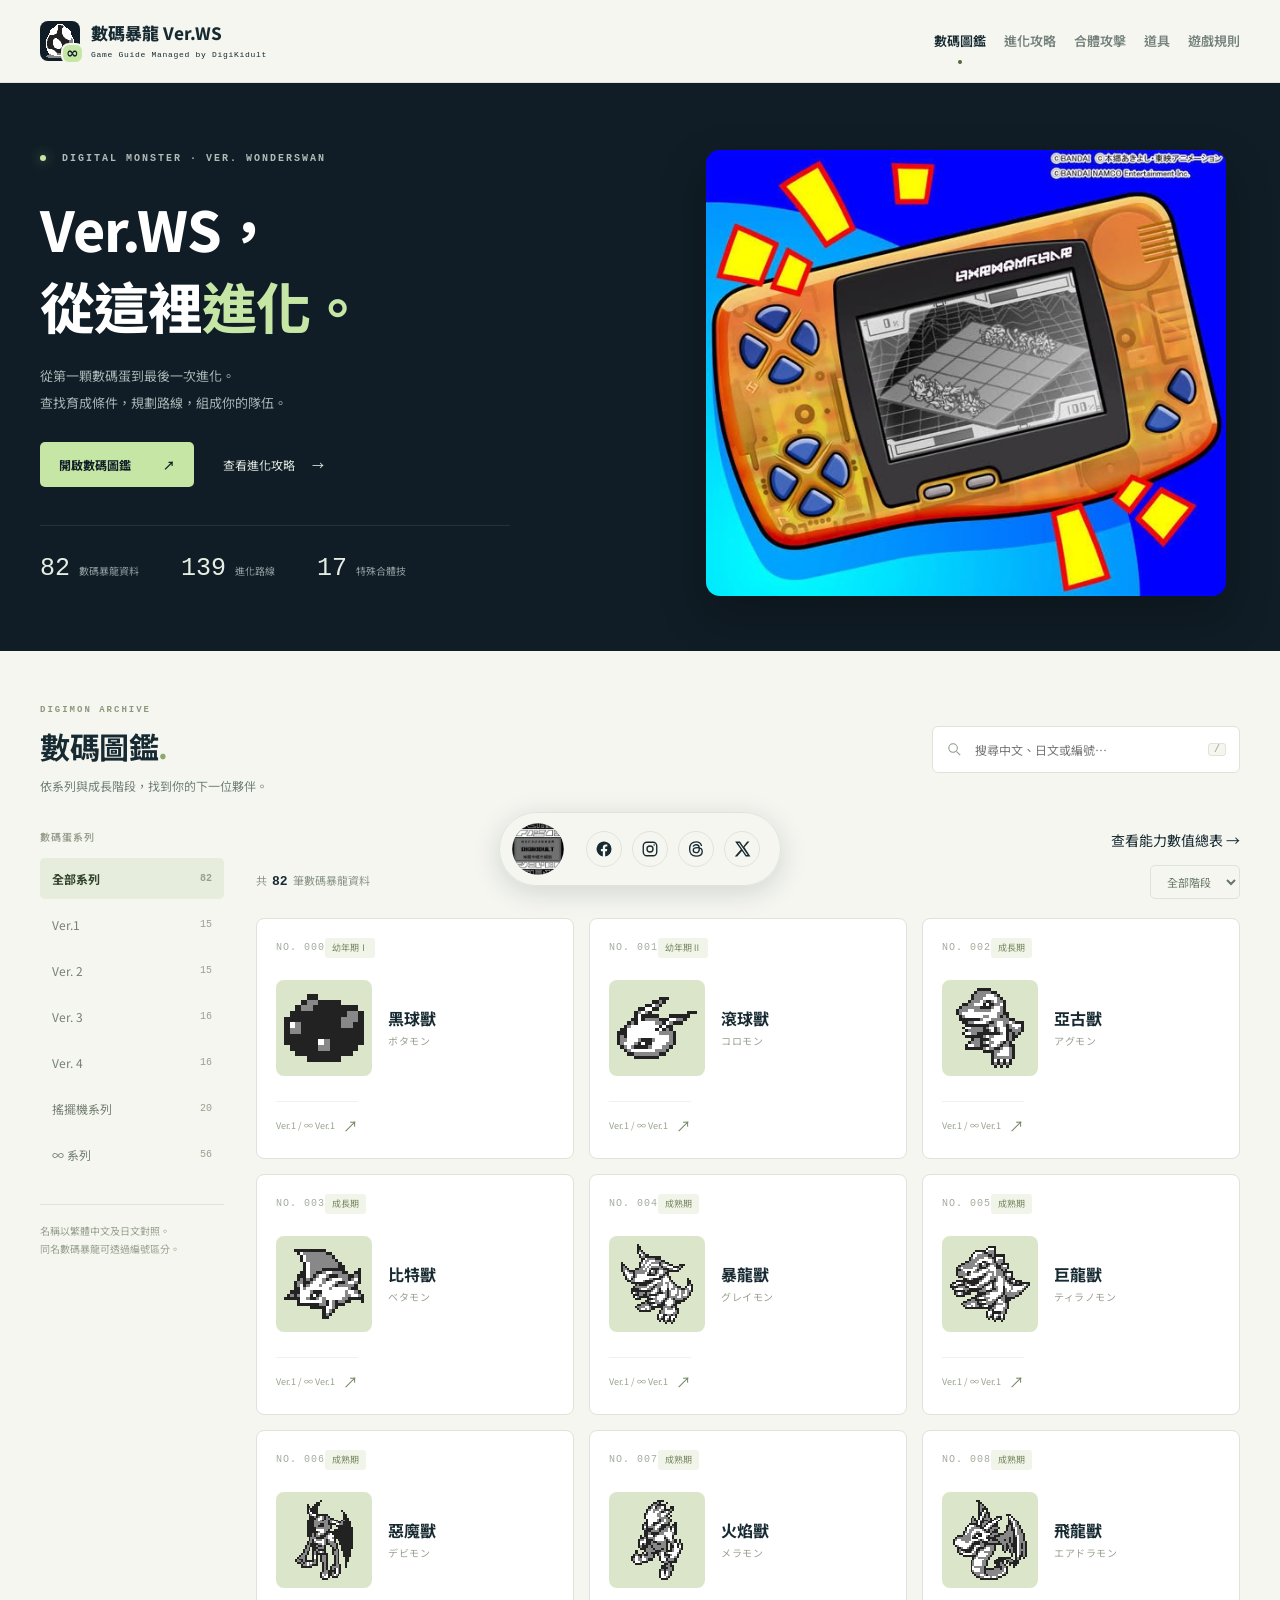
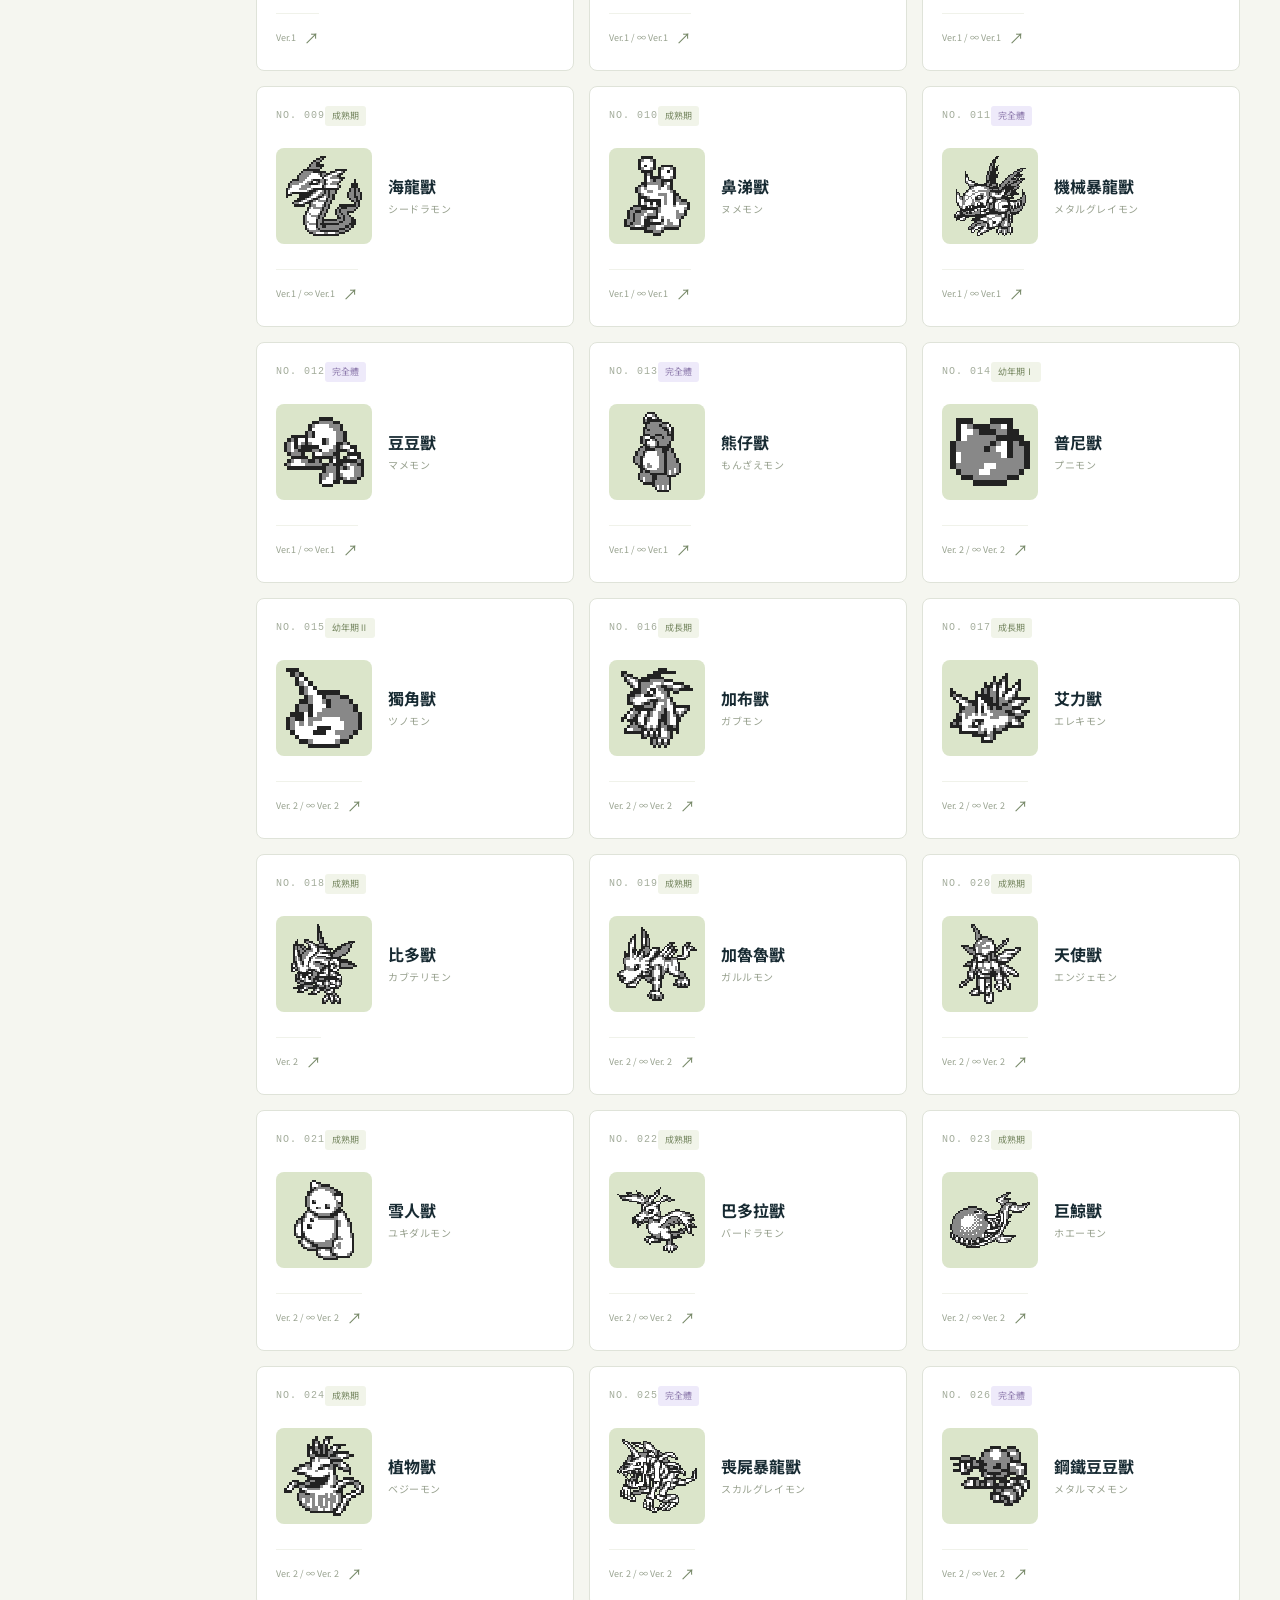
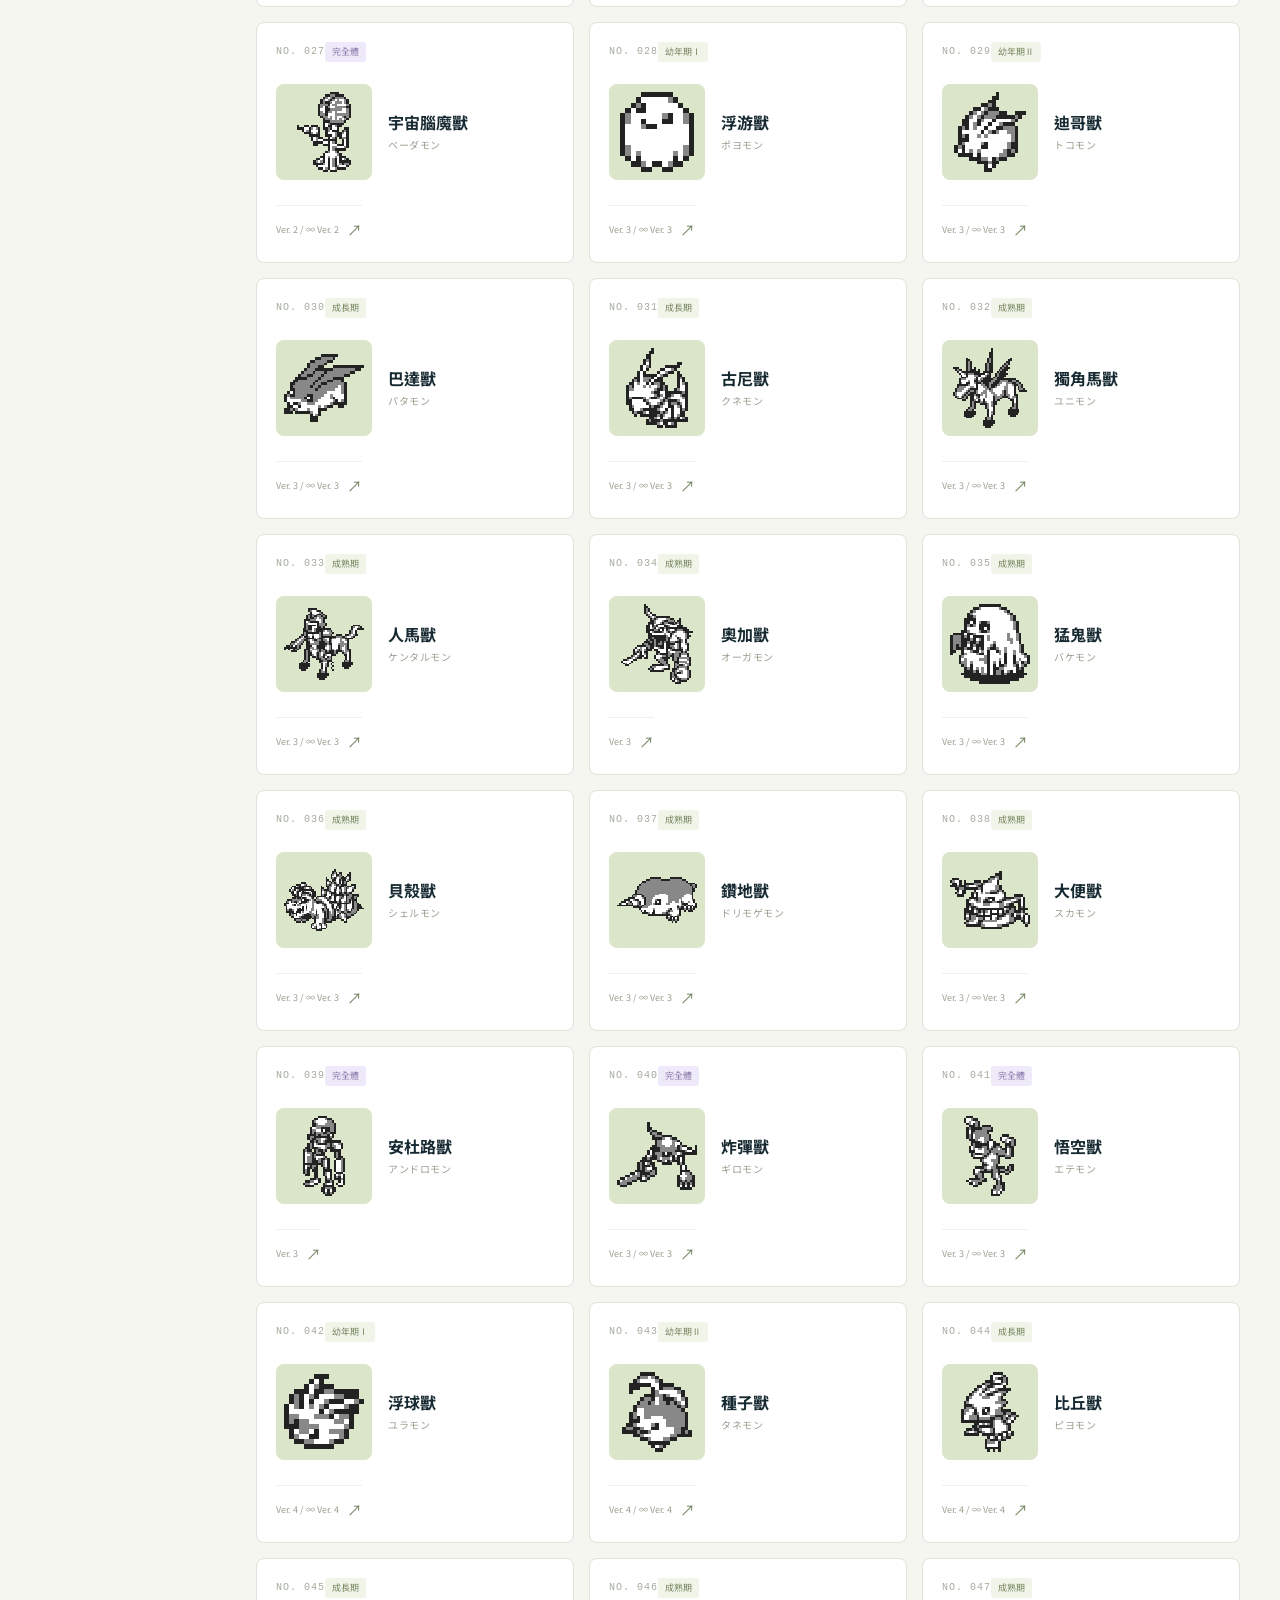
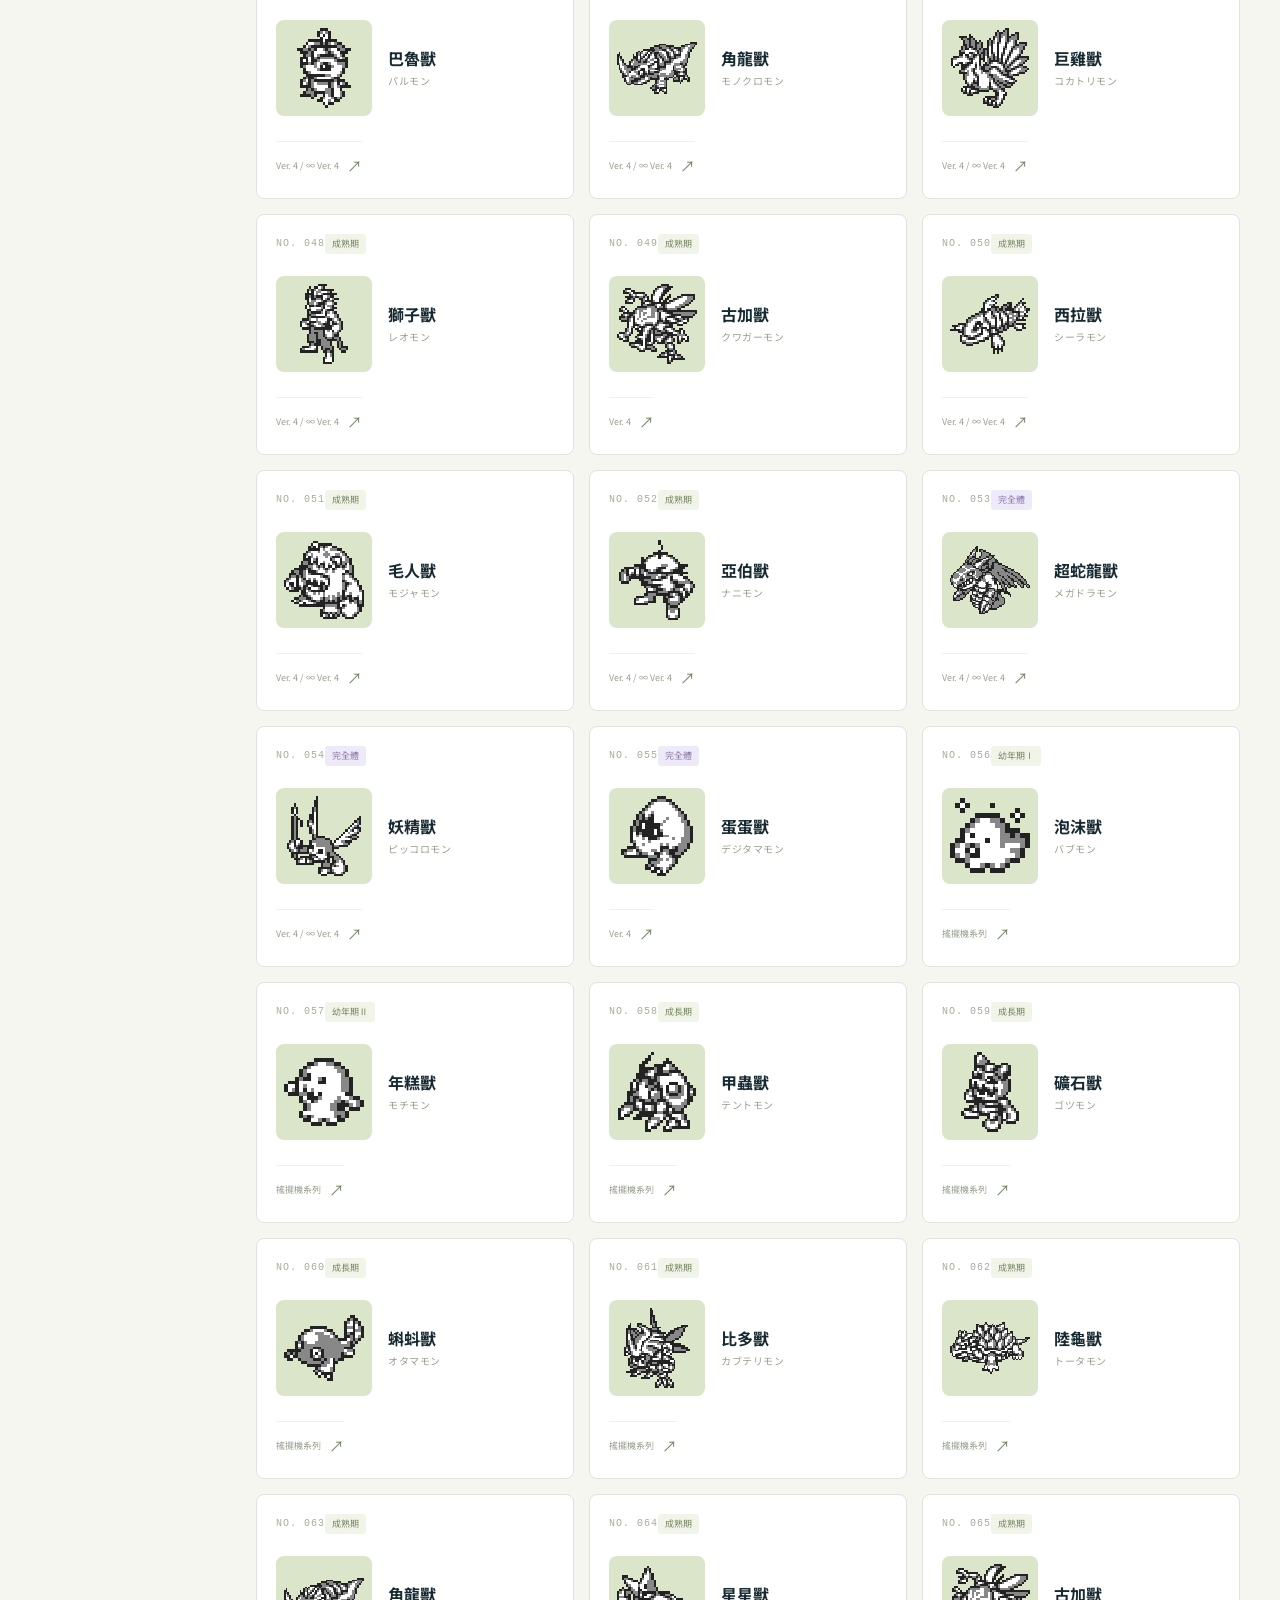
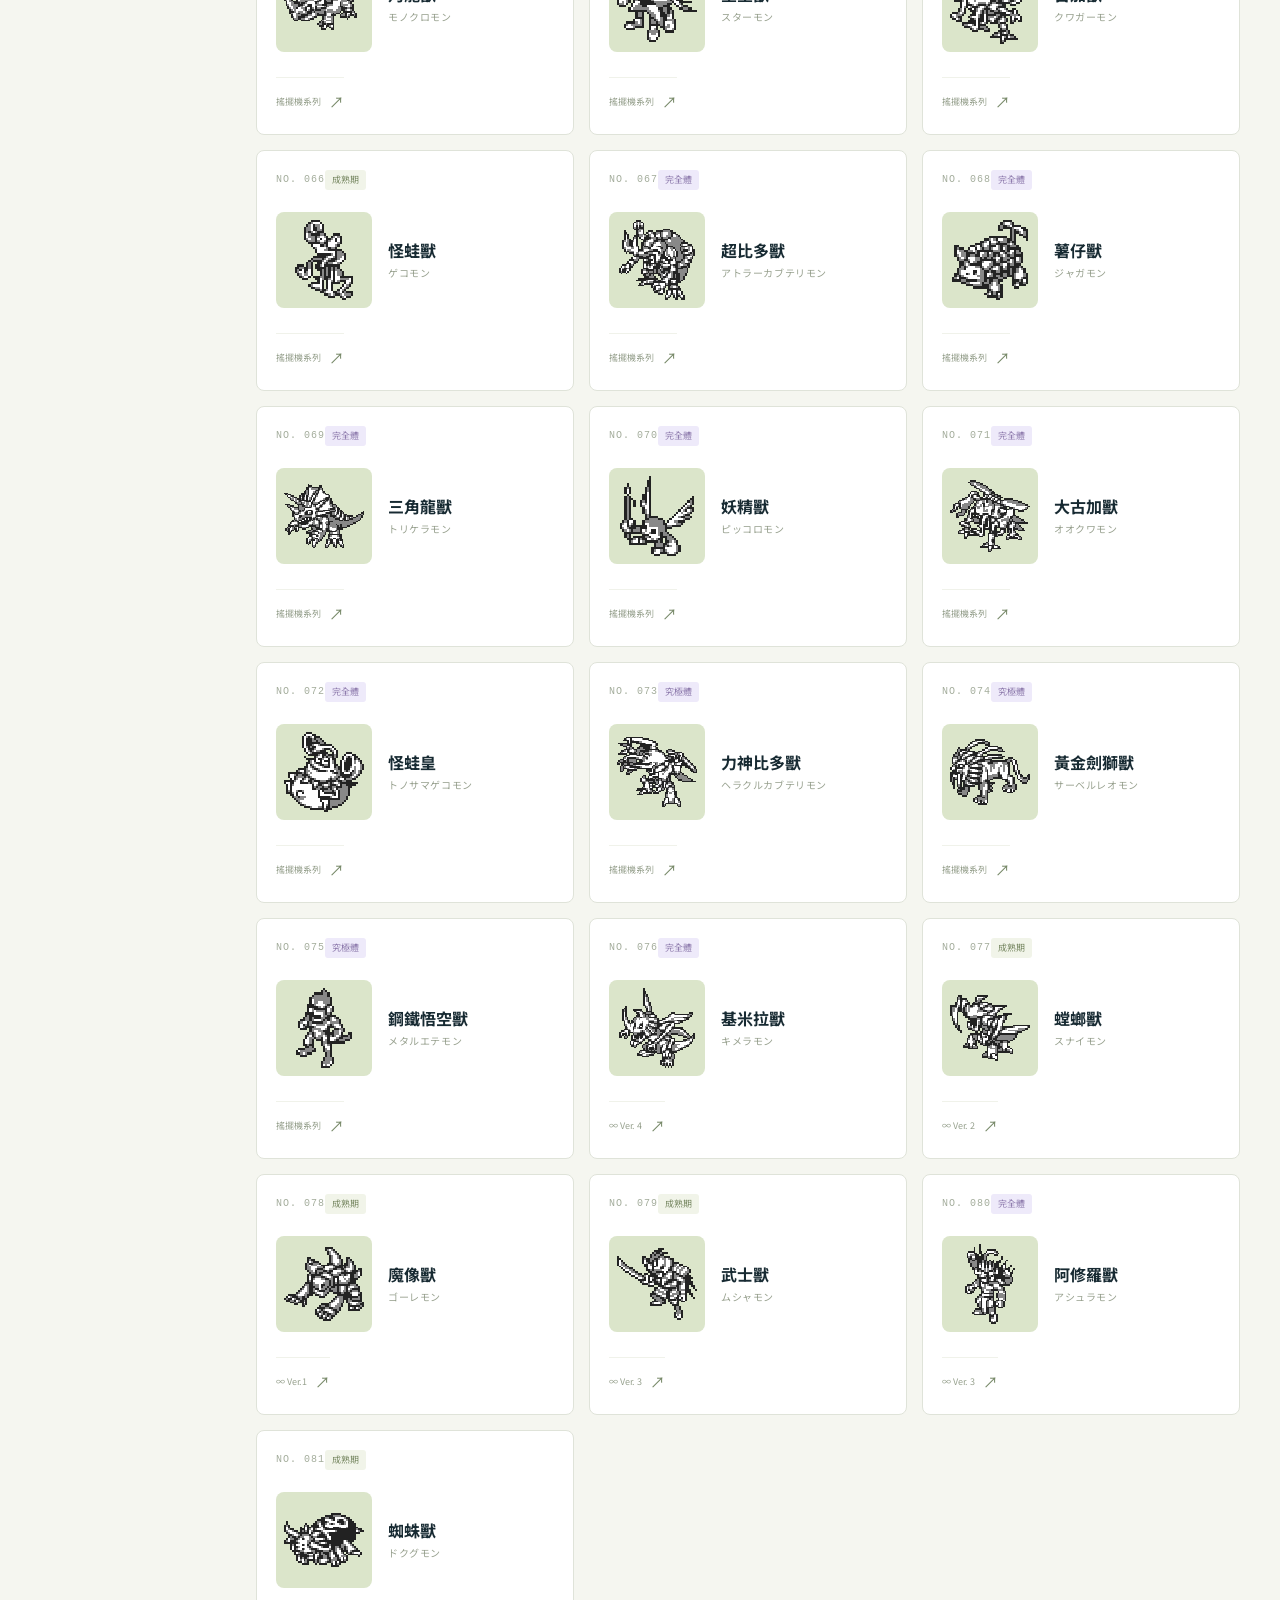
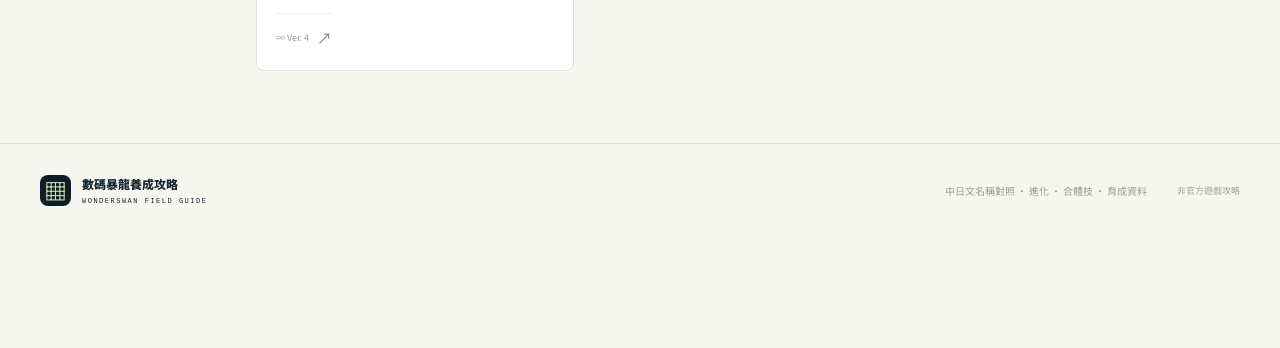
==== commit 6a5d1e94: "Add files via upload" ====
--- a/index.html
+++ b/index.html
@@ -12,7 +12,7 @@
  <header class="site-header"><div class="header-inner">
   <a class="brand" href="#/digimon" aria-label="回到數碼暴龍圖鑑"><span class="brand-mark egg-brand-mark"><img src="./infinity-egg.png" alt="タマゴ∞" width="40" height="40"><span class="infinity-badge" aria-hidden="true">∞</span></span><span>數碼暴龍 Ver.WS<span class="brand-sub">Game Guide Managed by DigiKidult</span></span></a>
   <nav aria-label="主要導覽"><a href="#/digimon" data-nav="digimon">數碼圖鑑</a><a href="#/evolutions" data-nav="evolutions">進化攻略</a><a href="#/team" data-nav="team">合體攻擊</a><a href="#/items" data-nav="items">道具</a><a href="#/rules" data-nav="rules">遊戲規則</a></nav>
-  <div class="header-social-group"><img class="digikidult-logo" src="./digikidult-logo.png" alt="DigiKidult 被選中嘅大細路" width="52" height="52"><div class="social-links" role="group" aria-label="DigiKidult 社交平台"><a href="https://www.facebook.com/digikidult" target="_blank" rel="noopener noreferrer" aria-label="DigiKidult 的 Facebook（在新分頁開啟）" title="Facebook · @digikidult"><svg viewBox="0 0 24 24" width="20" height="20" aria-hidden="true"><path fill="currentColor" d="M22 12a10 10 0 1 0-11.56 9.88v-6.99H7.9V12h2.54V9.8c0-2.5 1.49-3.89 3.77-3.89 1.09 0 2.23.2 2.23.2v2.45h-1.26c-1.24 0-1.63.77-1.63 1.56V12h2.78l-.44 2.89h-2.34v6.99A10 10 0 0 0 22 12Z"/></svg></a><a href="https://www.instagram.com/digikidult/" target="_blank" rel="noopener noreferrer" aria-label="DigiKidult 的 Instagram（在新分頁開啟）" title="Instagram · @digikidult"><svg viewBox="0 0 24 24" width="20" height="20" aria-hidden="true"><g fill="none" stroke="currentColor" stroke-width="1.8"><rect x="3" y="3" width="18" height="18" rx="5"/><circle cx="12" cy="12" r="4"/></g><circle cx="17.5" cy="6.5" r="1" fill="currentColor"/></svg></a><a href="https://www.threads.net/@digikidult" target="_blank" rel="noopener noreferrer" aria-label="DigiKidult 的 Threads（在新分頁開啟）" title="Threads · @digikidult"><svg viewBox="0 0 24 24" width="20" height="20" aria-hidden="true"><path fill="none" stroke="currentColor" stroke-width="1.8" stroke-linecap="round" stroke-linejoin="round" d="M19.3 7.2C18.1 3.9 15.9 2.5 12.4 2.5 6.3 2.5 3.5 6.1 3.5 12s3.1 9.5 8.7 9.5c5.1 0 8.1-2.7 8.1-6.3 0-3.1-2.8-5-6.8-5-3.3 0-5.2 1.5-5.2 3.6 0 1.9 1.6 3.1 3.7 3.1 3.2 0 4.4-2.3 4.4-5.7 0-3.1-1.4-4.9-4.2-4.9-1.7 0-3 .7-3.8 1.9"/></svg></a><a href="https://x.com/digikidult" target="_blank" rel="noopener noreferrer" aria-label="DigiKidult 的 X（在新分頁開啟）" title="X · @digikidult"><svg viewBox="0 0 24 24" width="20" height="20" aria-hidden="true"><path fill="currentColor" d="M18.9 2H22l-6.8 7.8L23.2 22h-6.3L12 14.6 5.5 22H2.3l8.2-9.4L2.8 2h6.5l4.5 6.6L18.9 2Zm-1.1 18h1.7L8.3 3.9H6.5L17.8 20Z"/></svg></a></div></div>
+
  </div></header>
  <section class="hero" id="hero"><div class="hero-inner">
   <div class="hero-copy"><p class="eyebrow"><span class="status-dot"></span> DIGITAL MONSTER · VER. WONDERSWAN</p><h1>Ver.WS，<br>從這裡<span>進化。</span></h1><p class="hero-description">從第一顆數碼蛋到最後一次進化。<br>查找育成條件，規劃路線，組成你的隊伍。</p><div class="hero-buttons"><a class="button primary" href="#catalog">開啟數碼圖鑑 <span aria-hidden="true">↗</span></a><a class="text-link" href="#/evolutions">查看進化攻略 <span aria-hidden="true">→</span></a></div>
@@ -24,4 +24,5 @@
  <div id="view"></div></section></main>
  <footer><div class="footer-inner"><div class="brand footer-brand"><span class="brand-mark" aria-hidden="true">▦</span><span>數碼暴龍養成攻略<span class="brand-sub">WONDERSWAN FIELD GUIDE</span></span></div><p>中日文名稱對照 · 進化 · 合體技 · 育成資料</p><span class="footer-small">非官方遊戲攻略</span></div></footer>
  <dialog id="detail" aria-labelledby="detail-title"><div id="detail-content"></div></dialog>
+  <div class="bottom-social-banner" role="complementary" aria-label="關注 DigiKidult"><img class="digikidult-logo" src="./digikidult-logo.png" alt="DigiKidult 被選中嘅大細路" width="52" height="52"><div class="social-links" role="group" aria-label="DigiKidult 社交平台"><a href="https://www.facebook.com/digikidult" target="_blank" rel="noopener noreferrer" aria-label="DigiKidult 的 Facebook（在新分頁開啟）" title="Facebook · @digikidult"><svg viewBox="0 0 24 24" width="20" height="20" aria-hidden="true"><path fill="currentColor" d="M22 12a10 10 0 1 0-11.56 9.88v-6.99H7.9V12h2.54V9.8c0-2.5 1.49-3.89 3.77-3.89 1.09 0 2.23.2 2.23.2v2.45h-1.26c-1.24 0-1.63.77-1.63 1.56V12h2.78l-.44 2.89h-2.34v6.99A10 10 0 0 0 22 12Z"/></svg></a><a href="https://www.instagram.com/digikidult/" target="_blank" rel="noopener noreferrer" aria-label="DigiKidult 的 Instagram（在新分頁開啟）" title="Instagram · @digikidult"><svg viewBox="0 0 24 24" width="20" height="20" aria-hidden="true"><g fill="none" stroke="currentColor" stroke-width="1.8"><rect x="3" y="3" width="18" height="18" rx="5"/><circle cx="12" cy="12" r="4"/></g><circle cx="17.5" cy="6.5" r="1" fill="currentColor"/></svg></a><a href="https://www.threads.net/@digikidult" target="_blank" rel="noopener noreferrer" aria-label="DigiKidult 的 Threads（在新分頁開啟）" title="Threads · @digikidult"><svg viewBox="0 0 24 24" width="20" height="20" aria-hidden="true"><path fill="none" stroke="currentColor" stroke-width="1.8" stroke-linecap="round" stroke-linejoin="round" d="M19.3 7.2C18.1 3.9 15.9 2.5 12.4 2.5 6.3 2.5 3.5 6.1 3.5 12s3.1 9.5 8.7 9.5c5.1 0 8.1-2.7 8.1-6.3 0-3.1-2.8-5-6.8-5-3.3 0-5.2 1.5-5.2 3.6 0 1.9 1.6 3.1 3.7 3.1 3.2 0 4.4-2.3 4.4-5.7 0-3.1-1.4-4.9-4.2-4.9-1.7 0-3 .7-3.8 1.9"/></svg></a><a href="https://x.com/digikidult" target="_blank" rel="noopener noreferrer" aria-label="DigiKidult 的 X（在新分頁開啟）" title="X · @digikidult"><svg viewBox="0 0 24 24" width="20" height="20" aria-hidden="true"><path fill="currentColor" d="M18.9 2H22l-6.8 7.8L23.2 22h-6.3L12 14.6 5.5 22H2.3l8.2-9.4L2.8 2h6.5l4.5 6.6L18.9 2Zm-1.1 18h1.7L8.3 3.9H6.5L17.8 20Z"/></svg></a></div></div>
 </body></html>
--- a/style.css
+++ b/style.css
@@ -1,19 +1,25 @@
-@import url('https://fonts.googleapis.com/css2?family=Noto+Sans+TC:wght@400;500;600;700;800;900&display=swap');
-:root{--ink:#172a32;--muted:#708078;--paper:#f5f6f0;--line:#dfe3d9;--accent:#c5e6a4;--dark:#101d26;--green:#506b3b;--font:'Noto Sans TC',system-ui,-apple-system,sans-serif}*{box-sizing:border-box}html{scroll-behavior:smooth;scroll-padding-top:100px}body{margin:0;background:var(--paper);color:var(--ink);font-family:var(--font);font-size:14px;line-height:1.75}a{color:inherit;text-decoration:none}button,input,select{font:inherit}button,a,input,select,summary{ -webkit-tap-highlight-color:transparent}button{cursor:pointer}button:focus-visible,a:focus-visible,summary:focus-visible{outline:3px solid #83a758;outline-offset:5px}input:focus,select:focus{outline:2px solid #83a758;outline-offset:2px}button:disabled{opacity:.4;cursor:default}.sr-only{position:absolute;width:1px;height:1px;padding:0;overflow:hidden;clip:rect(0,0,0,0);white-space:nowrap;border:0}.skip{position:fixed;top:-100px;z-index:100;background:var(--accent);padding:12px}.skip:focus{top:10px}.site-header{position:sticky;top:0;z-index:20;background:rgba(245,246,240,.97);border-bottom:1px solid var(--line);backdrop-filter:blur(16px)}.header-inner{max-width:1280px;margin:auto;padding:21px 40px;display:flex;align-items:center;gap:40px}.brand{display:flex;align-items:center;gap:11px;font-weight:800;line-height:1.35;font-size:18px;white-space:nowrap}.brand-mark{display:grid;place-items:center;background:var(--dark);color:var(--accent);font-size:30px;width:40px;height:40px;border-radius:8px;line-height:1}.brand-sub{display:block;font-family:monospace;font-size:9px;font-weight:500;letter-spacing:1.5px;margin-top:5px}.header-inner nav{display:flex;gap:29px;margin-left:auto;white-space:nowrap}.header-inner nav a{font-size:13px;font-weight:600;color:#74807c;position:relative}.header-inner nav a.active{color:var(--ink)}.header-inner nav a.active:after{content:'';height:4px;width:4px;position:absolute;bottom:-12px;left:calc(50% - 2px);border-radius:50%;background:var(--green)}.header-label{border-left:1px solid var(--line);padding-left:22px;font-size:10px;color:var(--muted);white-space:nowrap}.hero{background:var(--dark);color:white;overflow:hidden;position:relative}.hero:before{content:'';position:absolute;inset:0;background-image:radial-gradient(#71818a55 .65px,transparent .65px);background-size:22px 22px;mask-image:linear-gradient(90deg,transparent,#000)}.hero-inner{max-width:1280px;padding:67px 40px 55px;margin:auto;display:grid;grid-template-columns:1.1fr 1fr;position:relative;gap:50px}.eyebrow{font-family:monospace;letter-spacing:2px;font-size:10px;font-weight:600;color:var(--muted);margin:0 0 15px}.hero .eyebrow{color:#b1bcb7;font-size:10px}.status-dot{display:inline-block;width:6px;height:6px;border-radius:50%;background:var(--accent);margin-right:8px;box-shadow:0 0 12px #b9d98a99}h1{font-size:clamp(37px,4.3vw,58px);line-height:1.4;letter-spacing:-1px;font-weight:800;margin:22px 0 18px}h1 span{color:var(--accent)}.hero-description{color:#a6b3b3;font-size:13px;line-height:2.1;margin-bottom:26px}.hero-buttons{display:flex;align-items:center;gap:29px}.button{border:0;padding:12px 19px;display:inline-flex;gap:32px;align-items:center;border-radius:5px;font-weight:700;font-size:12px}.primary{background:var(--accent);color:var(--dark)}.primary:hover{background:#d6edbd}.text-link{font-size:12px;color:#dce5dd;display:flex;gap:17px}.hero-stats{display:flex;gap:42px;margin-top:38px;padding-top:21px;border-top:1px solid #ffffff16;max-width:470px}.hero-stats>div{display:flex;align-items:baseline;gap:9px}.hero-stats b{font-family:monospace;font-size:25px;font-weight:500;color:#e6eee3}.hero-stats span{font-size:10px;color:#8f9f9f}.device-scene{position:relative;min-height:360px;display:flex;align-items:center;justify-content:center;isolation:isolate}.orbit{position:absolute;width:360px;height:360px;border:1px solid #c5e6a413;border-radius:50%;z-index:-1}.orbit-two{width:460px;height:460px;border-style:dashed}.scene-label{position:absolute;right:8px;top:5px;font:10px monospace;letter-spacing:2px;color:#93a29b}.device{background:#caccc2;width:330px;border-radius:28px 28px 65px 30px;padding:17px 22px 22px;transform:rotate(-9deg);box-shadow:12px 19px 0 #0003,inset 2px 3px 0 #f6f8e85c,inset -3px -5px 0 #797f7266}.device-top{font:7px monospace;letter-spacing:2px;display:flex;justify-content:space-between;color:#535d54;margin-bottom:12px}.device-top span:last-child{color:#526e3a}.device-bezel{background:#2e3b3c;border-radius:10px;padding:19px 23px 25px;box-shadow:inset 1px 3px 2px #0006}.lcd{background:#b6d09b;color:#354c35;padding:10px 12px 8px;box-shadow:inset 3px 3px 5px #24371950;position:relative}.lcd:after{content:'';position:absolute;inset:0;background:repeating-linear-gradient(0deg,transparent,transparent 3px,#344c3412 3px,#344c3412 4px);pointer-events:none}.lcd-top,.lcd-bottom{display:flex;justify-content:space-between;font:8px monospace;letter-spacing:1px}.pixel-pal{display:block;width:130px;height:130px;margin:12px auto;color:#354c35}.device-bottom{display:flex;justify-content:space-between;align-items:center;padding-top:20px}.dpad{width:47px;height:47px;background:#46504d;clip-path:polygon(33% 0,67% 0,67% 33%,100% 33%,100% 67%,67% 67%,67% 100%,33% 100%,33% 67%,0 67%,0 33%,33% 33%)}.device-caption{font:6px monospace;color:#536052;letter-spacing:1px}.device-buttons{display:flex;gap:9px;transform:rotate(-25deg)}.device-buttons i{width:22px;height:22px;border-radius:50%;background:#6c775c;box-shadow:inset -2px -2px 0 #3d4a3b6b}.scene-note{position:absolute;bottom:0;right:5px;font-size:10px;color:#849a8c;letter-spacing:1px}.scene-note span{color:var(--accent);margin-right:8px}.content-shell{max-width:1280px;margin:auto;padding:52px 40px 72px;min-height:650px}.section-heading{display:flex;align-items:center;justify-content:space-between;gap:25px;margin-bottom:32px}.section-heading .eyebrow{color:#8b987c;margin-bottom:6px;font-size:9px}.section-heading h2{font-size:30px;letter-spacing:-.5px;line-height:1.4;margin:0 0 8px}.heading-period{color:#8ca96b}.section-heading p:not(.eyebrow){font-size:12px;color:var(--muted);margin:0}.search-wrap{display:flex;align-items:center;gap:10px;background:#fff;border:1px solid var(--line);border-radius:6px;padding:11px 13px;min-width:300px}.search-wrap svg{width:17px;height:17px;fill:none;stroke:#8c9887;stroke-width:1.5}.search-wrap input{border:0;background:none;min-width:0;flex:1;width:225px;font-size:12px;outline:0}.search-wrap:focus-within{box-shadow:0 0 0 2px #acc790}.search-wrap kbd{font:10px monospace;color:#99a28f;background:#f5f6f0;padding:0 5px;border:1px solid var(--line);border-radius:3px}.catalog-layout{display:grid;grid-template-columns:184px 1fr;gap:32px}.filters-label{font-size:10px;color:#99a08f;letter-spacing:1px;font-weight:600;margin:0 0 13px}.family-list{display:flex;flex-direction:column;gap:5px}.family-button{background:transparent;border:0;text-align:left;border-radius:5px;padding:10px 12px;color:#768073;font-size:12px;display:flex;justify-content:space-between;align-items:center}.family-button.active{background:#e7eddc;color:#32442b;font-weight:700}.family-button:hover{background:#edf0e5}.family-button span{font-family:monospace;font-size:10px;color:#98a08d}.aside-note{margin-top:29px;border-top:1px solid var(--line);padding-top:17px;font-size:10px;color:#98a08f;line-height:1.8}.filter-toolbar{display:flex;gap:12px;align-items:center;justify-content:space-between;margin-bottom:18px;min-height:36px}.result-count{font-size:11px;color:#8a9587}.result-count b{font-family:monospace;color:var(--ink);font-size:13px;margin:0 3px}.stage-select{border:1px solid var(--line);border-radius:5px;background:transparent;font-size:11px;color:#687764;padding:7px 12px;max-width:160px}.card-grid{display:grid;grid-template-columns:repeat(3,minmax(0,1fr));gap:15px}.mon-card{background:#fff;border:1px solid var(--line);border-radius:8px;padding:19px;position:relative;min-height:188px;text-align:left;width:100%;transition:transform .15s,border-color .15s,box-shadow .15s;color:var(--ink);display:flex;flex-direction:column}.mon-card:hover{transform:translateY(-3px);border-color:#a5b98d;box-shadow:0 7px 20px #21321b0b}.mon-card .card-top{display:flex;justify-content:space-between;align-items:center;margin-bottom:14px}.dex-number{font-family:monospace;font-size:10px;letter-spacing:1px;color:#a4ad9c}.stage-tag{background:#f1f4e9;color:#7b8b66;font-size:9px;padding:2px 7px;border-radius:3px;white-space:nowrap}.stage-tag.advanced{background:#eeeafa;color:#8e7bad}.name-line{display:flex;align-items:center;gap:12px}.mon-emblem{height:38px;width:38px;display:grid;place-items:center;border-radius:7px;background:#f1f4ea;font-size:20px;color:#8a9d6e;font-family:monospace;flex-shrink:0}.name-line h3{font-size:16px;font-weight:700;line-height:1.5;margin:0 0 2px}.ja-name{color:#98a18f;font-size:10px;letter-spacing:.6px;margin:0}.card-bottom{border-top:1px solid #f0f2ea;margin-top:17px;padding-top:11px;display:flex;align-items:center;justify-content:space-between;font-size:9px;color:#97a18e;gap:8px}.card-arrow{color:#758766;font-size:15px}.family-display{max-width:84%;overflow:hidden;text-overflow:ellipsis;white-space:nowrap}.empty{padding:70px 20px;text-align:center;background:#fff;border:1px dashed var(--line);border-radius:7px;color:var(--muted);grid-column:1/-1}.empty b{display:block;color:var(--ink);margin-bottom:6px}.empty button{border:0;background:var(--accent);color:var(--ink);padding:8px 18px;border-radius:4px;margin-top:12px}.tab-intro{font-size:12px;color:var(--muted);margin-bottom:22px}.table-container{overflow:auto;background:#fff;border:1px solid var(--line);border-radius:7px}table{border-collapse:collapse;width:100%;text-align:left}th{font-size:10px;font-weight:600;color:#8c9783;background:#eef1e7;padding:13px 16px;white-space:nowrap}td{padding:16px;border-top:1px solid #edf0e5;font-size:12px;vertical-align:top}.cell-name{min-width:125px}.cell-name b{display:block;font-size:13px}.cell-name small{color:#929d87;font-size:10px}.text-button{border:0;background:none;padding:0;color:var(--ink);text-align:left}.text-button:hover b{color:#5c7c3a}.conditions{min-width:240px}.condition-line{margin:3px 0;color:#62715c;font-size:11px}.chip{display:inline-block;padding:3px 7px;border-radius:4px;background:#edf2e3;color:#6a8053;font-size:10px;white-space:nowrap}.note{color:#8b9781;font-size:11px;margin:12px 0}.pills{display:flex;gap:7px;flex-wrap:wrap;margin-bottom:22px}.pill{border:1px solid var(--line);background:transparent;border-radius:5px;color:#85907c;padding:7px 13px;font-size:11px}.pill.active{background:var(--dark);border-color:var(--dark);color:var(--accent)}.rate-grid{display:grid;grid-template-columns:repeat(3,1fr);gap:16px;margin:22px 0}.rate-card{background:white;border:1px solid var(--line);border-radius:8px;padding:22px}.rate-card span{font-size:11px;color:var(--muted)}.rate-card b{font:38px monospace;display:block;margin-top:9px;color:#5c7546}.content-title{font-size:20px;margin:34px 0 15px}.team-grid{display:grid;grid-template-columns:repeat(3,1fr);gap:15px}.team-card{background:#fff;border:1px solid var(--line);padding:18px;border-radius:7px}.team-card small{font:9px monospace;color:#a2ad95}.pair{display:grid;grid-template-columns:1fr auto 1fr;gap:10px;align-items:center;margin-top:14px}.pair b{font-size:12px;display:block}.pair .ja-name{font-size:9px;word-break:break-word;line-height:1.6}.pair>span{color:#b8c99d}.info-strip{background:#e9efdf;border-left:3px solid #a8bf8b;padding:14px 18px;font-size:12px;color:#6d7e5b}.disclosure{margin-top:25px;border:1px solid var(--line);border-radius:7px;background:#fff}.disclosure summary{padding:16px 20px;font-size:12px;font-weight:600;cursor:pointer}.disclosure>.inside{padding:0 20px 20px}.rules-grid{display:grid;grid-template-columns:1fr 1fr;gap:12px}.rule-card{background:white;border:1px solid var(--line);border-radius:6px}.rule-card summary{padding:17px;font-size:12px;cursor:pointer;font-weight:600}.rule-card p{padding:0 17px 17px;margin:0;color:#7c8972;font-size:12px;line-height:1.9}.calc{background:#18282c;color:#e0e9d8;padding:24px;border-radius:8px;margin-bottom:24px}.calc h3{font-size:17px;margin:0 0 5px}.calc p{color:#a4b49a;font-size:11px;margin:0 0 18px}.calc-grid{display:grid;grid-template-columns:repeat(4,1fr) 1.1fr;gap:13px;align-items:end}.calc label{font-size:10px;color:#b1c1a7;display:block}.calc input{width:100%;display:block;margin-top:7px;padding:8px 10px;border:1px solid #495a43;border-radius:4px;background:#233734;color:#e5efda}.calc-result{text-align:center}.calc-result b{display:block;font:31px monospace;color:var(--accent)}.calc-result span{font-size:10px;color:#b1c1a7}.calc-error{color:#ffcebc;font-size:11px;margin-top:12px}.item-effect{min-width:260px}.item-obtain{min-width:230px;color:#7d8a73}.section-heading.stickyless{margin-bottom:20px}dialog{border:1px solid var(--line);border-radius:12px;width:min(850px,calc(100% - 30px));max-height:90vh;padding:0;background:var(--paper);color:var(--ink);box-shadow:0 30px 100px #0005}dialog::backdrop{background:#0b171dcc;backdrop-filter:blur(4px)}.detail-header{background:var(--dark);color:#fff;padding:28px;position:relative}.detail-header h2{font-size:27px;margin:5px 0}.detail-header .ja-name{color:#a2b78e;font-size:14px}.close-button{position:absolute;right:20px;top:18px;border:1px solid #ffffff30;border-radius:50%;background:transparent;color:white;width:32px;height:32px;font-size:23px;display:grid;place-items:center;line-height:1}.detail-body{padding:26px}.detail-stat-grid{display:grid;grid-template-columns:repeat(3,1fr);gap:12px;margin-bottom:25px}.detail-stat{background:white;border:1px solid var(--line);border-radius:5px;padding:13px}.detail-stat span{display:block;font-size:10px;color:#98a28d}.detail-stat b{font-size:12px}.route-card{background:#fff;border:1px solid var(--line);border-radius:6px;padding:16px;margin:10px 0}.route-card .route-title{display:flex;justify-content:space-between;gap:15px;align-items:center;margin-bottom:8px}.route-title b{font-size:15px}.route-card p{font-size:11px;color:#7b896f;margin:5px 0}.detail-body h3{font-size:16px;margin:25px 0 12px}.back-links{display:flex;gap:8px;flex-wrap:wrap}.back-links button{font-size:11px;border:1px solid var(--line);background:white;padding:7px 12px;border-radius:4px;color:#6b7d58}.footer-inner{max-width:1280px;margin:auto;padding:28px 40px;display:flex;gap:30px;align-items:center;border-top:1px solid var(--line)}.footer-brand{font-size:12px}.footer-brand .brand-mark{width:31px;height:31px;font-size:23px}.footer-brand .brand-sub{font-size:7px}.footer-inner p{font-size:10px;color:#9aa18f;margin-left:auto}.footer-small{font-size:9px;color:#a3aa9b}.hidden{display:none!important}.announcement{color:#87937a;font-size:11px;margin-bottom:20px}.tools-row{display:flex;gap:10px;align-items:center;justify-content:space-between;margin-bottom:18px}
-@media(min-width:1500px){.hero-inner{padding-top:78px;padding-bottom:64px}}@media(max-width:1050px){.header-inner{padding:18px 25px;gap:20px}.header-label{display:none}.header-inner nav{gap:23px}.content-shell{padding:40px 25px 60px}.hero-inner{padding:50px 25px;gap:20px}.hero-stats{gap:25px}.hero-stats>div{display:block}.hero-stats span{display:block}.device{transform:rotate(-9deg) scale(.88)}.card-grid{grid-template-columns:repeat(2,minmax(0,1fr))}.team-grid{grid-template-columns:repeat(2,1fr)}.catalog-layout{grid-template-columns:155px 1fr;gap:22px}.footer-inner{padding:25px}}@media(max-width:700px){.header-inner{padding:14px 19px;flex-wrap:wrap;gap:14px}.brand{font-size:16px}.brand-mark{width:34px;height:34px}.brand-sub{font-size:8px}.header-inner nav{width:100%;order:2;justify-content:space-between;gap:10px}.header-inner nav a{font-size:11px}.header-inner nav a.active:after{bottom:-6px}.hero-inner{padding:32px 22px 30px;grid-template-columns:1fr}.hero-copy{position:relative;z-index:1}.hero .eyebrow{font-size:8px;letter-spacing:1.3px}h1{font-size:39px;margin:18px 0}.hero-description{font-size:12px}.hero-stats{gap:25px;margin-top:30px;justify-content:space-between;max-width:none}.hero-stats b{font-size:23px}.hero-stats span{font-size:9px}.device-scene{display:none}.section-heading{align-items:stretch;flex-direction:column;gap:20px}.section-heading h2{font-size:26px}.search-wrap{min-width:0;width:100%}.search-wrap input{width:auto}.content-shell{padding:32px 18px 45px}.catalog-layout{display:block}.family-list{flex-direction:row;flex-wrap:wrap;gap:5px;margin-bottom:12px}.family-button{font-size:10px;padding:7px 9px;border:1px solid var(--line);gap:6px}.family-button span{font-size:9px}.filters-label,.aside-note{display:none}.filter-toolbar{margin-bottom:14px}.mon-card{padding:13px;min-height:170px}.card-grid{gap:10px}.name-line{gap:8px}.name-line h3{font-size:13px}.mon-emblem{width:29px;height:32px;font-size:16px}.ja-name{font-size:9px;letter-spacing:0;word-break:break-word}.stage-tag{font-size:8px;padding:2px 4px}.card-bottom{font-size:8px;margin-top:13px}.dex-number{font-size:9px}.team-grid{grid-template-columns:1fr}.rate-grid{gap:8px}.rate-card{padding:13px}.rate-card b{font-size:28px}.rate-card span{font-size:9px}.rules-grid{grid-template-columns:1fr}.calc{padding:18px}.calc-grid{grid-template-columns:1fr 1fr;gap:13px}.calc-result{grid-column:1/-1;text-align:left;margin-top:8px}.calc-result b{display:inline-block;margin-right:12px}.footer-inner{padding:25px 18px;flex-wrap:wrap;gap:12px}.footer-inner p{margin:0;order:3;width:100%}.footer-small{margin-left:auto}.detail-header,.detail-body{padding:20px}.detail-stat-grid{gap:7px}.detail-stat{padding:9px}.detail-stat b{font-size:11px}.pair{gap:8px}.table-container td{padding:12px}.tools-row{align-items:flex-start;gap:12px}.stage-select{max-width:135px}.section-heading p:not(.eyebrow){font-size:11px}}@media(prefers-reduced-motion:reduce){html{scroll-behavior:auto}*{transition:none!important}}
-
-/* Native game pixels keep their original proportions at every display size. */
-.sprite-stage{display:flex;align-items:center;justify-content:center;flex:0 0 96px;width:96px;height:96px;background:#dbe5ca;border-radius:8px}.digimon-sprite{object-fit:contain;image-rendering:pixelated;image-rendering:crisp-edges;display:block;padding:8px;max-width:100%}.mon-card .name-line{min-height:112px;gap:16px}.mon-card .name-line>div{min-width:0}.detail-header{min-height:174px;padding-right:200px}.detail-sprite-stage{position:absolute;right:52px;top:18px;width:144px;height:144px;display:flex;align-items:center;justify-content:center;border-radius:8px;background:#dbe5ca}.detail-sprite-stage img{width:144px;height:144px;padding:15px}
-@media(max-width:1050px){.sprite-stage{flex-basis:80px;width:80px;height:80px}.sprite-stage img{width:80px;height:80px}.mon-card .name-line{gap:12px}}@media(max-width:700px){.mon-card .name-line{flex-direction:column;align-items:flex-start;gap:10px;min-height:145px}.sprite-stage{width:80px;height:80px;flex-basis:80px;align-self:center}.detail-header{padding-right:126px;min-height:148px}.detail-sprite-stage{right:18px;top:46px;width:96px;height:96px}.detail-sprite-stage img{width:96px;height:96px;padding:8px}}
-
-.hero-device-image{display:block;width:100%;height:auto;max-width:520px;border-radius:14px;box-shadow:0 20px 45px #0004}.device-scene{min-width:0}@media(max-width:700px){.device-scene{display:flex;min-height:0;padding:12px 0 4px}.hero-device-image{max-width:360px}}
-
-.egg-brand-mark{position:relative;background:#101d26;overflow:visible;flex-shrink:0}.egg-brand-mark img{display:block;width:34px;height:34px;object-fit:contain;image-rendering:pixelated}.infinity-badge{position:absolute;right:-4px;bottom:-3px;background:#c5e6a4;color:#101d26;border:2px solid #f5f6f0;border-radius:8px;font:bold 15px/17px system-ui;width:23px;text-align:center}.site-header .brand{font-size:17px}@media(max-width:700px){.site-header .brand{font-size:16px}.egg-brand-mark img{width:29px;height:29px}}
-
-.social-links{display:flex;align-items:center;gap:6px;flex-shrink:0}.social-links a{display:grid;place-items:center;width:32px;height:32px;border:1px solid var(--line);border-radius:50%;color:var(--ink);transition:background .15s,color .15s}.social-links a:hover{background:var(--dark);color:var(--accent)}.social-links svg{display:block;width:17px;height:17px}.site-header .brand-sub{letter-spacing:.7px;font-size:8px}.header-inner{gap:24px}.header-inner nav{gap:22px}@media(max-width:1100px) and (min-width:701px){.header-inner{flex-wrap:wrap;gap:14px}.social-links{margin-left:auto}.header-inner nav{width:100%;order:3;justify-content:center;margin:0;padding-top:5px}}@media(max-width:700px){.header-inner{gap:12px}.social-links{margin-left:auto;gap:3px}.social-links a{width:27px;height:27px}.social-links svg{width:15px;height:15px}.site-header .brand-sub{font-size:7px;letter-spacing:.2px}.site-header .brand{font-size:14px;gap:8px}}@media(max-width:380px){.header-inner{padding-left:12px;padding-right:12px}.social-links a{width:24px;height:24px}.social-links{gap:2px}}
-
-.ability-grid{display:grid;grid-template-columns:repeat(3,minmax(0,1fr));gap:10px}.battle-stats{padding-bottom:18px;margin-bottom:22px;border-bottom:1px solid var(--line)}.battle-stats h3{margin-top:0}.ability-grid b{font-size:17px}.dex-stat-link{text-align:right;margin-bottom:12px}.ability-grid .detail-stat span{color:#65745f}@media(max-width:700px){.ability-grid{grid-template-columns:repeat(2,minmax(0,1fr))}.ability-grid b{font-size:15px}}
-
-.header-social-group{display:flex;align-items:center;gap:14px;flex-shrink:0}.digikidult-logo{display:block;width:52px;height:52px;object-fit:contain;border-radius:50%;background:white;flex-shrink:0}.header-inner{gap:20px}.header-inner nav{gap:18px}@media(max-width:1100px) and (min-width:701px){.header-social-group{margin-left:auto}.header-social-group .social-links{margin-left:0}}@media(max-width:700px){.header-social-group{width:100%;order:3;justify-content:center;gap:16px;padding-top:4px}.header-social-group .social-links{margin-left:0;gap:9px}.digikidult-logo{width:44px;height:44px}.header-social-group .social-links a{width:30px;height:30px}.header-inner nav{gap:10px}.header-inner .brand{margin-right:auto}}
-
-.digikidult-logo{background:transparent;object-fit:cover;clip-path:circle(49% at 50% 50%)}
+@import url('https://fonts.googleapis.com/css2?family=Noto+Sans+TC:wght@400;500;600;700;800;900&display=swap');
+:root{--ink:#172a32;--muted:#708078;--paper:#f5f6f0;--line:#dfe3d9;--accent:#c5e6a4;--dark:#101d26;--green:#506b3b;--font:'Noto Sans TC',system-ui,-apple-system,sans-serif}*{box-sizing:border-box}html{scroll-behavior:smooth;scroll-padding-top:100px}body{margin:0;background:var(--paper);color:var(--ink);font-family:var(--font);font-size:14px;line-height:1.75}a{color:inherit;text-decoration:none}button,input,select{font:inherit}button,a,input,select,summary{ -webkit-tap-highlight-color:transparent}button{cursor:pointer}button:focus-visible,a:focus-visible,summary:focus-visible{outline:3px solid #83a758;outline-offset:5px}input:focus,select:focus{outline:2px solid #83a758;outline-offset:2px}button:disabled{opacity:.4;cursor:default}.sr-only{position:absolute;width:1px;height:1px;padding:0;overflow:hidden;clip:rect(0,0,0,0);white-space:nowrap;border:0}.skip{position:fixed;top:-100px;z-index:100;background:var(--accent);padding:12px}.skip:focus{top:10px}.site-header{position:sticky;top:0;z-index:20;background:rgba(245,246,240,.97);border-bottom:1px solid var(--line);backdrop-filter:blur(16px)}.header-inner{max-width:1280px;margin:auto;padding:21px 40px;display:flex;align-items:center;gap:40px}.brand{display:flex;align-items:center;gap:11px;font-weight:800;line-height:1.35;font-size:18px;white-space:nowrap}.brand-mark{display:grid;place-items:center;background:var(--dark);color:var(--accent);font-size:30px;width:40px;height:40px;border-radius:8px;line-height:1}.brand-sub{display:block;font-family:monospace;font-size:9px;font-weight:500;letter-spacing:1.5px;margin-top:5px}.header-inner nav{display:flex;gap:29px;margin-left:auto;white-space:nowrap}.header-inner nav a{font-size:13px;font-weight:600;color:#74807c;position:relative}.header-inner nav a.active{color:var(--ink)}.header-inner nav a.active:after{content:'';height:4px;width:4px;position:absolute;bottom:-12px;left:calc(50% - 2px);border-radius:50%;background:var(--green)}.header-label{border-left:1px solid var(--line);padding-left:22px;font-size:10px;color:var(--muted);white-space:nowrap}.hero{background:var(--dark);color:white;overflow:hidden;position:relative}.hero:before{content:'';position:absolute;inset:0;background-image:radial-gradient(#71818a55 .65px,transparent .65px);background-size:22px 22px;mask-image:linear-gradient(90deg,transparent,#000)}.hero-inner{max-width:1280px;padding:67px 40px 55px;margin:auto;display:grid;grid-template-columns:1.1fr 1fr;position:relative;gap:50px}.eyebrow{font-family:monospace;letter-spacing:2px;font-size:10px;font-weight:600;color:var(--muted);margin:0 0 15px}.hero .eyebrow{color:#b1bcb7;font-size:10px}.status-dot{display:inline-block;width:6px;height:6px;border-radius:50%;background:var(--accent);margin-right:8px;box-shadow:0 0 12px #b9d98a99}h1{font-size:clamp(37px,4.3vw,58px);line-height:1.4;letter-spacing:-1px;font-weight:800;margin:22px 0 18px}h1 span{color:var(--accent)}.hero-description{color:#a6b3b3;font-size:13px;line-height:2.1;margin-bottom:26px}.hero-buttons{display:flex;align-items:center;gap:29px}.button{border:0;padding:12px 19px;display:inline-flex;gap:32px;align-items:center;border-radius:5px;font-weight:700;font-size:12px}.primary{background:var(--accent);color:var(--dark)}.primary:hover{background:#d6edbd}.text-link{font-size:12px;color:#dce5dd;display:flex;gap:17px}.hero-stats{display:flex;gap:42px;margin-top:38px;padding-top:21px;border-top:1px solid #ffffff16;max-width:470px}.hero-stats>div{display:flex;align-items:baseline;gap:9px}.hero-stats b{font-family:monospace;font-size:25px;font-weight:500;color:#e6eee3}.hero-stats span{font-size:10px;color:#8f9f9f}.device-scene{position:relative;min-height:360px;display:flex;align-items:center;justify-content:center;isolation:isolate}.orbit{position:absolute;width:360px;height:360px;border:1px solid #c5e6a413;border-radius:50%;z-index:-1}.orbit-two{width:460px;height:460px;border-style:dashed}.scene-label{position:absolute;right:8px;top:5px;font:10px monospace;letter-spacing:2px;color:#93a29b}.device{background:#caccc2;width:330px;border-radius:28px 28px 65px 30px;padding:17px 22px 22px;transform:rotate(-9deg);box-shadow:12px 19px 0 #0003,inset 2px 3px 0 #f6f8e85c,inset -3px -5px 0 #797f7266}.device-top{font:7px monospace;letter-spacing:2px;display:flex;justify-content:space-between;color:#535d54;margin-bottom:12px}.device-top span:last-child{color:#526e3a}.device-bezel{background:#2e3b3c;border-radius:10px;padding:19px 23px 25px;box-shadow:inset 1px 3px 2px #0006}.lcd{background:#b6d09b;color:#354c35;padding:10px 12px 8px;box-shadow:inset 3px 3px 5px #24371950;position:relative}.lcd:after{content:'';position:absolute;inset:0;background:repeating-linear-gradient(0deg,transparent,transparent 3px,#344c3412 3px,#344c3412 4px);pointer-events:none}.lcd-top,.lcd-bottom{display:flex;justify-content:space-between;font:8px monospace;letter-spacing:1px}.pixel-pal{display:block;width:130px;height:130px;margin:12px auto;color:#354c35}.device-bottom{display:flex;justify-content:space-between;align-items:center;padding-top:20px}.dpad{width:47px;height:47px;background:#46504d;clip-path:polygon(33% 0,67% 0,67% 33%,100% 33%,100% 67%,67% 67%,67% 100%,33% 100%,33% 67%,0 67%,0 33%,33% 33%)}.device-caption{font:6px monospace;color:#536052;letter-spacing:1px}.device-buttons{display:flex;gap:9px;transform:rotate(-25deg)}.device-buttons i{width:22px;height:22px;border-radius:50%;background:#6c775c;box-shadow:inset -2px -2px 0 #3d4a3b6b}.scene-note{position:absolute;bottom:0;right:5px;font-size:10px;color:#849a8c;letter-spacing:1px}.scene-note span{color:var(--accent);margin-right:8px}.content-shell{max-width:1280px;margin:auto;padding:52px 40px 72px;min-height:650px}.section-heading{display:flex;align-items:center;justify-content:space-between;gap:25px;margin-bottom:32px}.section-heading .eyebrow{color:#8b987c;margin-bottom:6px;font-size:9px}.section-heading h2{font-size:30px;letter-spacing:-.5px;line-height:1.4;margin:0 0 8px}.heading-period{color:#8ca96b}.section-heading p:not(.eyebrow){font-size:12px;color:var(--muted);margin:0}.search-wrap{display:flex;align-items:center;gap:10px;background:#fff;border:1px solid var(--line);border-radius:6px;padding:11px 13px;min-width:300px}.search-wrap svg{width:17px;height:17px;fill:none;stroke:#8c9887;stroke-width:1.5}.search-wrap input{border:0;background:none;min-width:0;flex:1;width:225px;font-size:12px;outline:0}.search-wrap:focus-within{box-shadow:0 0 0 2px #acc790}.search-wrap kbd{font:10px monospace;color:#99a28f;background:#f5f6f0;padding:0 5px;border:1px solid var(--line);border-radius:3px}.catalog-layout{display:grid;grid-template-columns:184px 1fr;gap:32px}.filters-label{font-size:10px;color:#99a08f;letter-spacing:1px;font-weight:600;margin:0 0 13px}.family-list{display:flex;flex-direction:column;gap:5px}.family-button{background:transparent;border:0;text-align:left;border-radius:5px;padding:10px 12px;color:#768073;font-size:12px;display:flex;justify-content:space-between;align-items:center}.family-button.active{background:#e7eddc;color:#32442b;font-weight:700}.family-button:hover{background:#edf0e5}.family-button span{font-family:monospace;font-size:10px;color:#98a08d}.aside-note{margin-top:29px;border-top:1px solid var(--line);padding-top:17px;font-size:10px;color:#98a08f;line-height:1.8}.filter-toolbar{display:flex;gap:12px;align-items:center;justify-content:space-between;margin-bottom:18px;min-height:36px}.result-count{font-size:11px;color:#8a9587}.result-count b{font-family:monospace;color:var(--ink);font-size:13px;margin:0 3px}.stage-select{border:1px solid var(--line);border-radius:5px;background:transparent;font-size:11px;color:#687764;padding:7px 12px;max-width:160px}.card-grid{display:grid;grid-template-columns:repeat(3,minmax(0,1fr));gap:15px}.mon-card{background:#fff;border:1px solid var(--line);border-radius:8px;padding:19px;position:relative;min-height:188px;text-align:left;width:100%;transition:transform .15s,border-color .15s,box-shadow .15s;color:var(--ink);display:flex;flex-direction:column}.mon-card:hover{transform:translateY(-3px);border-color:#a5b98d;box-shadow:0 7px 20px #21321b0b}.mon-card .card-top{display:flex;justify-content:space-between;align-items:center;margin-bottom:14px}.dex-number{font-family:monospace;font-size:10px;letter-spacing:1px;color:#a4ad9c}.stage-tag{background:#f1f4e9;color:#7b8b66;font-size:9px;padding:2px 7px;border-radius:3px;white-space:nowrap}.stage-tag.advanced{background:#eeeafa;color:#8e7bad}.name-line{display:flex;align-items:center;gap:12px}.mon-emblem{height:38px;width:38px;display:grid;place-items:center;border-radius:7px;background:#f1f4ea;font-size:20px;color:#8a9d6e;font-family:monospace;flex-shrink:0}.name-line h3{font-size:16px;font-weight:700;line-height:1.5;margin:0 0 2px}.ja-name{color:#98a18f;font-size:10px;letter-spacing:.6px;margin:0}.card-bottom{border-top:1px solid #f0f2ea;margin-top:17px;padding-top:11px;display:flex;align-items:center;justify-content:space-between;font-size:9px;color:#97a18e;gap:8px}.card-arrow{color:#758766;font-size:15px}.family-display{max-width:84%;overflow:hidden;text-overflow:ellipsis;white-space:nowrap}.empty{padding:70px 20px;text-align:center;background:#fff;border:1px dashed var(--line);border-radius:7px;color:var(--muted);grid-column:1/-1}.empty b{display:block;color:var(--ink);margin-bottom:6px}.empty button{border:0;background:var(--accent);color:var(--ink);padding:8px 18px;border-radius:4px;margin-top:12px}.tab-intro{font-size:12px;color:var(--muted);margin-bottom:22px}.table-container{overflow:auto;background:#fff;border:1px solid var(--line);border-radius:7px}table{border-collapse:collapse;width:100%;text-align:left}th{font-size:10px;font-weight:600;color:#8c9783;background:#eef1e7;padding:13px 16px;white-space:nowrap}td{padding:16px;border-top:1px solid #edf0e5;font-size:12px;vertical-align:top}.cell-name{min-width:125px}.cell-name b{display:block;font-size:13px}.cell-name small{color:#929d87;font-size:10px}.text-button{border:0;background:none;padding:0;color:var(--ink);text-align:left}.text-button:hover b{color:#5c7c3a}.conditions{min-width:240px}.condition-line{margin:3px 0;color:#62715c;font-size:11px}.chip{display:inline-block;padding:3px 7px;border-radius:4px;background:#edf2e3;color:#6a8053;font-size:10px;white-space:nowrap}.note{color:#8b9781;font-size:11px;margin:12px 0}.pills{display:flex;gap:7px;flex-wrap:wrap;margin-bottom:22px}.pill{border:1px solid var(--line);background:transparent;border-radius:5px;color:#85907c;padding:7px 13px;font-size:11px}.pill.active{background:var(--dark);border-color:var(--dark);color:var(--accent)}.rate-grid{display:grid;grid-template-columns:repeat(3,1fr);gap:16px;margin:22px 0}.rate-card{background:white;border:1px solid var(--line);border-radius:8px;padding:22px}.rate-card span{font-size:11px;color:var(--muted)}.rate-card b{font:38px monospace;display:block;margin-top:9px;color:#5c7546}.content-title{font-size:20px;margin:34px 0 15px}.team-grid{display:grid;grid-template-columns:repeat(3,1fr);gap:15px}.team-card{background:#fff;border:1px solid var(--line);padding:18px;border-radius:7px}.team-card small{font:9px monospace;color:#a2ad95}.pair{display:grid;grid-template-columns:1fr auto 1fr;gap:10px;align-items:center;margin-top:14px}.pair b{font-size:12px;display:block}.pair .ja-name{font-size:9px;word-break:break-word;line-height:1.6}.pair>span{color:#b8c99d}.info-strip{background:#e9efdf;border-left:3px solid #a8bf8b;padding:14px 18px;font-size:12px;color:#6d7e5b}.disclosure{margin-top:25px;border:1px solid var(--line);border-radius:7px;background:#fff}.disclosure summary{padding:16px 20px;font-size:12px;font-weight:600;cursor:pointer}.disclosure>.inside{padding:0 20px 20px}.rules-grid{display:grid;grid-template-columns:1fr 1fr;gap:12px}.rule-card{background:white;border:1px solid var(--line);border-radius:6px}.rule-card summary{padding:17px;font-size:12px;cursor:pointer;font-weight:600}.rule-card p{padding:0 17px 17px;margin:0;color:#7c8972;font-size:12px;line-height:1.9}.calc{background:#18282c;color:#e0e9d8;padding:24px;border-radius:8px;margin-bottom:24px}.calc h3{font-size:17px;margin:0 0 5px}.calc p{color:#a4b49a;font-size:11px;margin:0 0 18px}.calc-grid{display:grid;grid-template-columns:repeat(4,1fr) 1.1fr;gap:13px;align-items:end}.calc label{font-size:10px;color:#b1c1a7;display:block}.calc input{width:100%;display:block;margin-top:7px;padding:8px 10px;border:1px solid #495a43;border-radius:4px;background:#233734;color:#e5efda}.calc-result{text-align:center}.calc-result b{display:block;font:31px monospace;color:var(--accent)}.calc-result span{font-size:10px;color:#b1c1a7}.calc-error{color:#ffcebc;font-size:11px;margin-top:12px}.item-effect{min-width:260px}.item-obtain{min-width:230px;color:#7d8a73}.section-heading.stickyless{margin-bottom:20px}dialog{border:1px solid var(--line);border-radius:12px;width:min(850px,calc(100% - 30px));max-height:90vh;padding:0;background:var(--paper);color:var(--ink);box-shadow:0 30px 100px #0005}dialog::backdrop{background:#0b171dcc;backdrop-filter:blur(4px)}.detail-header{background:var(--dark);color:#fff;padding:28px;position:relative}.detail-header h2{font-size:27px;margin:5px 0}.detail-header .ja-name{color:#a2b78e;font-size:14px}.close-button{position:absolute;right:20px;top:18px;border:1px solid #ffffff30;border-radius:50%;background:transparent;color:white;width:32px;height:32px;font-size:23px;display:grid;place-items:center;line-height:1}.detail-body{padding:26px}.detail-stat-grid{display:grid;grid-template-columns:repeat(3,1fr);gap:12px;margin-bottom:25px}.detail-stat{background:white;border:1px solid var(--line);border-radius:5px;padding:13px}.detail-stat span{display:block;font-size:10px;color:#98a28d}.detail-stat b{font-size:12px}.route-card{background:#fff;border:1px solid var(--line);border-radius:6px;padding:16px;margin:10px 0}.route-card .route-title{display:flex;justify-content:space-between;gap:15px;align-items:center;margin-bottom:8px}.route-title b{font-size:15px}.route-card p{font-size:11px;color:#7b896f;margin:5px 0}.detail-body h3{font-size:16px;margin:25px 0 12px}.back-links{display:flex;gap:8px;flex-wrap:wrap}.back-links button{font-size:11px;border:1px solid var(--line);background:white;padding:7px 12px;border-radius:4px;color:#6b7d58}.footer-inner{max-width:1280px;margin:auto;padding:28px 40px;display:flex;gap:30px;align-items:center;border-top:1px solid var(--line)}.footer-brand{font-size:12px}.footer-brand .brand-mark{width:31px;height:31px;font-size:23px}.footer-brand .brand-sub{font-size:7px}.footer-inner p{font-size:10px;color:#9aa18f;margin-left:auto}.footer-small{font-size:9px;color:#a3aa9b}.hidden{display:none!important}.announcement{color:#87937a;font-size:11px;margin-bottom:20px}.tools-row{display:flex;gap:10px;align-items:center;justify-content:space-between;margin-bottom:18px}
+@media(min-width:1500px){.hero-inner{padding-top:78px;padding-bottom:64px}}@media(max-width:1050px){.header-inner{padding:18px 25px;gap:20px}.header-label{display:none}.header-inner nav{gap:23px}.content-shell{padding:40px 25px 60px}.hero-inner{padding:50px 25px;gap:20px}.hero-stats{gap:25px}.hero-stats>div{display:block}.hero-stats span{display:block}.device{transform:rotate(-9deg) scale(.88)}.card-grid{grid-template-columns:repeat(2,minmax(0,1fr))}.team-grid{grid-template-columns:repeat(2,1fr)}.catalog-layout{grid-template-columns:155px 1fr;gap:22px}.footer-inner{padding:25px}}@media(max-width:700px){.header-inner{padding:14px 19px;flex-wrap:wrap;gap:14px}.brand{font-size:16px}.brand-mark{width:34px;height:34px}.brand-sub{font-size:8px}.header-inner nav{width:100%;order:2;justify-content:space-between;gap:10px}.header-inner nav a{font-size:11px}.header-inner nav a.active:after{bottom:-6px}.hero-inner{padding:32px 22px 30px;grid-template-columns:1fr}.hero-copy{position:relative;z-index:1}.hero .eyebrow{font-size:8px;letter-spacing:1.3px}h1{font-size:39px;margin:18px 0}.hero-description{font-size:12px}.hero-stats{gap:25px;margin-top:30px;justify-content:space-between;max-width:none}.hero-stats b{font-size:23px}.hero-stats span{font-size:9px}.device-scene{display:none}.section-heading{align-items:stretch;flex-direction:column;gap:20px}.section-heading h2{font-size:26px}.search-wrap{min-width:0;width:100%}.search-wrap input{width:auto}.content-shell{padding:32px 18px 45px}.catalog-layout{display:block}.family-list{flex-direction:row;flex-wrap:wrap;gap:5px;margin-bottom:12px}.family-button{font-size:10px;padding:7px 9px;border:1px solid var(--line);gap:6px}.family-button span{font-size:9px}.filters-label,.aside-note{display:none}.filter-toolbar{margin-bottom:14px}.mon-card{padding:13px;min-height:170px}.card-grid{gap:10px}.name-line{gap:8px}.name-line h3{font-size:13px}.mon-emblem{width:29px;height:32px;font-size:16px}.ja-name{font-size:9px;letter-spacing:0;word-break:break-word}.stage-tag{font-size:8px;padding:2px 4px}.card-bottom{font-size:8px;margin-top:13px}.dex-number{font-size:9px}.team-grid{grid-template-columns:1fr}.rate-grid{gap:8px}.rate-card{padding:13px}.rate-card b{font-size:28px}.rate-card span{font-size:9px}.rules-grid{grid-template-columns:1fr}.calc{padding:18px}.calc-grid{grid-template-columns:1fr 1fr;gap:13px}.calc-result{grid-column:1/-1;text-align:left;margin-top:8px}.calc-result b{display:inline-block;margin-right:12px}.footer-inner{padding:25px 18px;flex-wrap:wrap;gap:12px}.footer-inner p{margin:0;order:3;width:100%}.footer-small{margin-left:auto}.detail-header,.detail-body{padding:20px}.detail-stat-grid{gap:7px}.detail-stat{padding:9px}.detail-stat b{font-size:11px}.pair{gap:8px}.table-container td{padding:12px}.tools-row{align-items:flex-start;gap:12px}.stage-select{max-width:135px}.section-heading p:not(.eyebrow){font-size:11px}}@media(prefers-reduced-motion:reduce){html{scroll-behavior:auto}*{transition:none!important}}
+
+/* Native game pixels keep their original proportions at every display size. */
+.sprite-stage{display:flex;align-items:center;justify-content:center;flex:0 0 96px;width:96px;height:96px;background:#dbe5ca;border-radius:8px}.digimon-sprite{object-fit:contain;image-rendering:pixelated;image-rendering:crisp-edges;display:block;padding:8px;max-width:100%}.mon-card .name-line{min-height:112px;gap:16px}.mon-card .name-line>div{min-width:0}.detail-header{min-height:174px;padding-right:200px}.detail-sprite-stage{position:absolute;right:52px;top:18px;width:144px;height:144px;display:flex;align-items:center;justify-content:center;border-radius:8px;background:#dbe5ca}.detail-sprite-stage img{width:144px;height:144px;padding:15px}
+@media(max-width:1050px){.sprite-stage{flex-basis:80px;width:80px;height:80px}.sprite-stage img{width:80px;height:80px}.mon-card .name-line{gap:12px}}@media(max-width:700px){.mon-card .name-line{flex-direction:column;align-items:flex-start;gap:10px;min-height:145px}.sprite-stage{width:80px;height:80px;flex-basis:80px;align-self:center}.detail-header{padding-right:126px;min-height:148px}.detail-sprite-stage{right:18px;top:46px;width:96px;height:96px}.detail-sprite-stage img{width:96px;height:96px;padding:8px}}
+
+.hero-device-image{display:block;width:100%;height:auto;max-width:520px;border-radius:14px;box-shadow:0 20px 45px #0004}.device-scene{min-width:0}@media(max-width:700px){.device-scene{display:flex;min-height:0;padding:12px 0 4px}.hero-device-image{max-width:360px}}
+
+.egg-brand-mark{position:relative;background:#101d26;overflow:visible;flex-shrink:0}.egg-brand-mark img{display:block;width:34px;height:34px;object-fit:contain;image-rendering:pixelated}.infinity-badge{position:absolute;right:-4px;bottom:-3px;background:#c5e6a4;color:#101d26;border:2px solid #f5f6f0;border-radius:8px;font:bold 15px/17px system-ui;width:23px;text-align:center}.site-header .brand{font-size:17px}@media(max-width:700px){.site-header .brand{font-size:16px}.egg-brand-mark img{width:29px;height:29px}}
+
+.social-links{display:flex;align-items:center;gap:6px;flex-shrink:0}.social-links a{display:grid;place-items:center;width:32px;height:32px;border:1px solid var(--line);border-radius:50%;color:var(--ink);transition:background .15s,color .15s}.social-links a:hover{background:var(--dark);color:var(--accent)}.social-links svg{display:block;width:17px;height:17px}.site-header .brand-sub{letter-spacing:.7px;font-size:8px}.header-inner{gap:24px}.header-inner nav{gap:22px}@media(max-width:1100px) and (min-width:701px){.header-inner{flex-wrap:wrap;gap:14px}.social-links{margin-left:auto}.header-inner nav{width:100%;order:3;justify-content:center;margin:0;padding-top:5px}}@media(max-width:700px){.header-inner{gap:12px}.social-links{margin-left:auto;gap:3px}.social-links a{width:27px;height:27px}.social-links svg{width:15px;height:15px}.site-header .brand-sub{font-size:7px;letter-spacing:.2px}.site-header .brand{font-size:14px;gap:8px}}@media(max-width:380px){.header-inner{padding-left:12px;padding-right:12px}.social-links a{width:24px;height:24px}.social-links{gap:2px}}
+
+.ability-grid{display:grid;grid-template-columns:repeat(3,minmax(0,1fr));gap:10px}.battle-stats{padding-bottom:18px;margin-bottom:22px;border-bottom:1px solid var(--line)}.battle-stats h3{margin-top:0}.ability-grid b{font-size:17px}.dex-stat-link{text-align:right;margin-bottom:12px}.ability-grid .detail-stat span{color:#65745f}@media(max-width:700px){.ability-grid{grid-template-columns:repeat(2,minmax(0,1fr))}.ability-grid b{font-size:15px}}
+
+.header-social-group{display:flex;align-items:center;gap:14px;flex-shrink:0}.digikidult-logo{display:block;width:52px;height:52px;object-fit:contain;border-radius:50%;background:white;flex-shrink:0}.header-inner{gap:20px}.header-inner nav{gap:18px}@media(max-width:1100px) and (min-width:701px){.header-social-group{margin-left:auto}.header-social-group .social-links{margin-left:0}}@media(max-width:700px){.header-social-group{width:100%;order:3;justify-content:center;gap:16px;padding-top:4px}.header-social-group .social-links{margin-left:0;gap:9px}.digikidult-logo{width:44px;height:44px}.header-social-group .social-links a{width:30px;height:30px}.header-inner nav{gap:10px}.header-inner .brand{margin-right:auto}}
+
+.digikidult-logo{background:transparent;object-fit:cover;clip-path:circle(49% at 50% 50%)}
+
+/* Center the logo above its social links and mask image-baked white corners. */
+.header-social-group{display:flex!important;flex-direction:column!important;align-items:center!important;justify-content:center!important;gap:8px!important}.header-social-group .social-links{display:flex!important;justify-content:center!important;margin:0!important;align-self:center!important}.header-social-group .digikidult-logo{display:block!important;width:66px!important;height:66px!important;max-width:none!important;object-fit:cover!important;object-position:center!important;align-self:center!important;margin:0 auto!important;background:transparent!important;border:0!important;border-radius:50%!important;clip-path:circle(46% at 50% 50%)!important;flex-shrink:0!important}@media(max-width:700px){.header-social-group{width:100%;padding:5px 0!important}.header-social-group .digikidult-logo{width:56px!important;height:56px!important}}
+
+/* Bottom floating social banner. */
+body{padding-bottom:110px}.bottom-social-banner{position:fixed;z-index:25;bottom:calc(14px + env(safe-area-inset-bottom,0px));left:50%;transform:translateX(-50%);display:flex;align-items:center;justify-content:center;gap:20px;padding:8px 20px 8px 10px;max-width:calc(100vw - 24px);border:1px solid #dfe3d9;border-radius:48px;background:rgba(245,246,240,.97);box-shadow:0 6px 28px #101d2626;backdrop-filter:blur(14px)}.bottom-social-banner .digikidult-logo{display:block;width:56px;height:56px;object-fit:cover;object-position:center;background:transparent;border:0;clip-path:circle(46% at 50% 50%);border-radius:50%;margin:0;flex-shrink:0}.bottom-social-banner .social-links{display:flex;flex-direction:row;align-items:center;justify-content:center;gap:10px;margin:0}.bottom-social-banner .social-links a{width:36px;height:36px}.bottom-social-banner .social-links svg{width:18px;height:18px}@media(max-width:700px){body{padding-bottom:100px}.bottom-social-banner{gap:14px;padding:7px 14px 7px 8px;bottom:calc(10px + env(safe-area-inset-bottom,0px))}.bottom-social-banner .digikidult-logo{width:48px;height:48px}.bottom-social-banner .social-links{gap:8px}.bottom-social-banner .social-links a{width:33px;height:33px}}
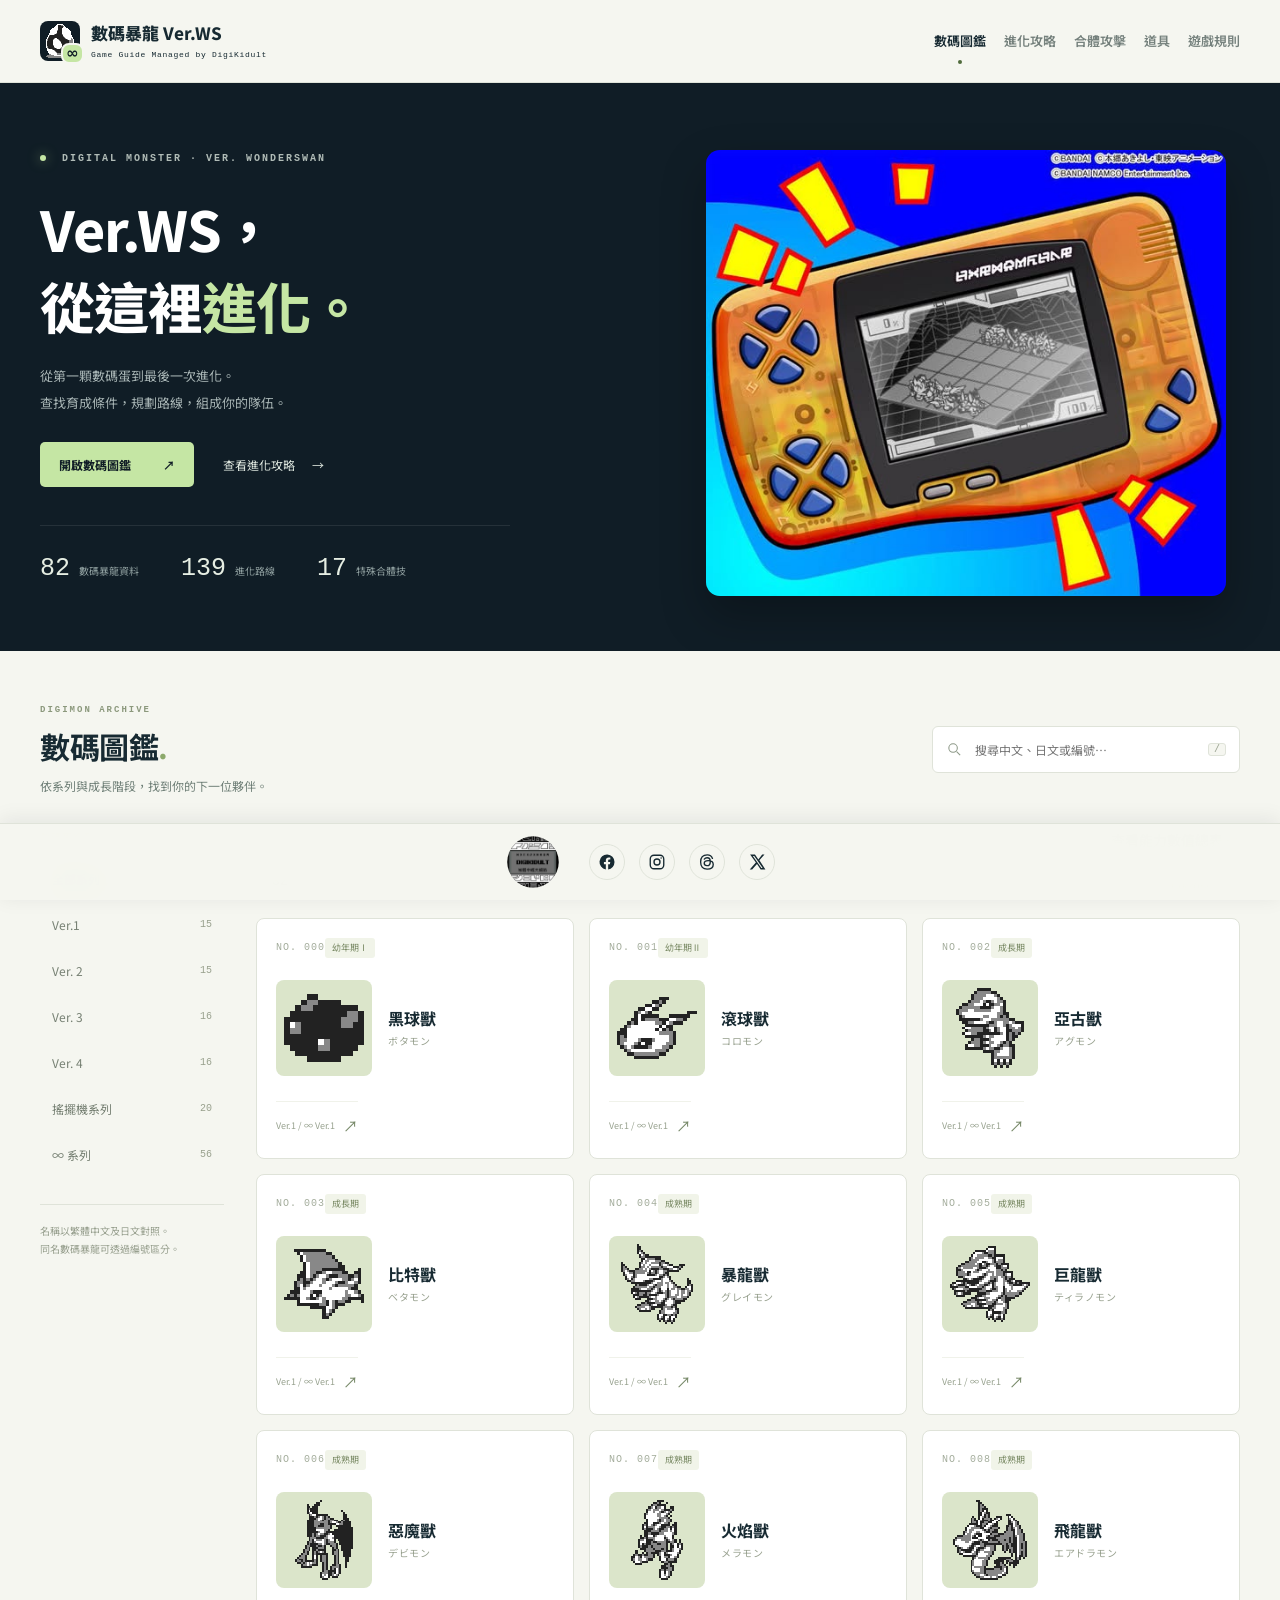
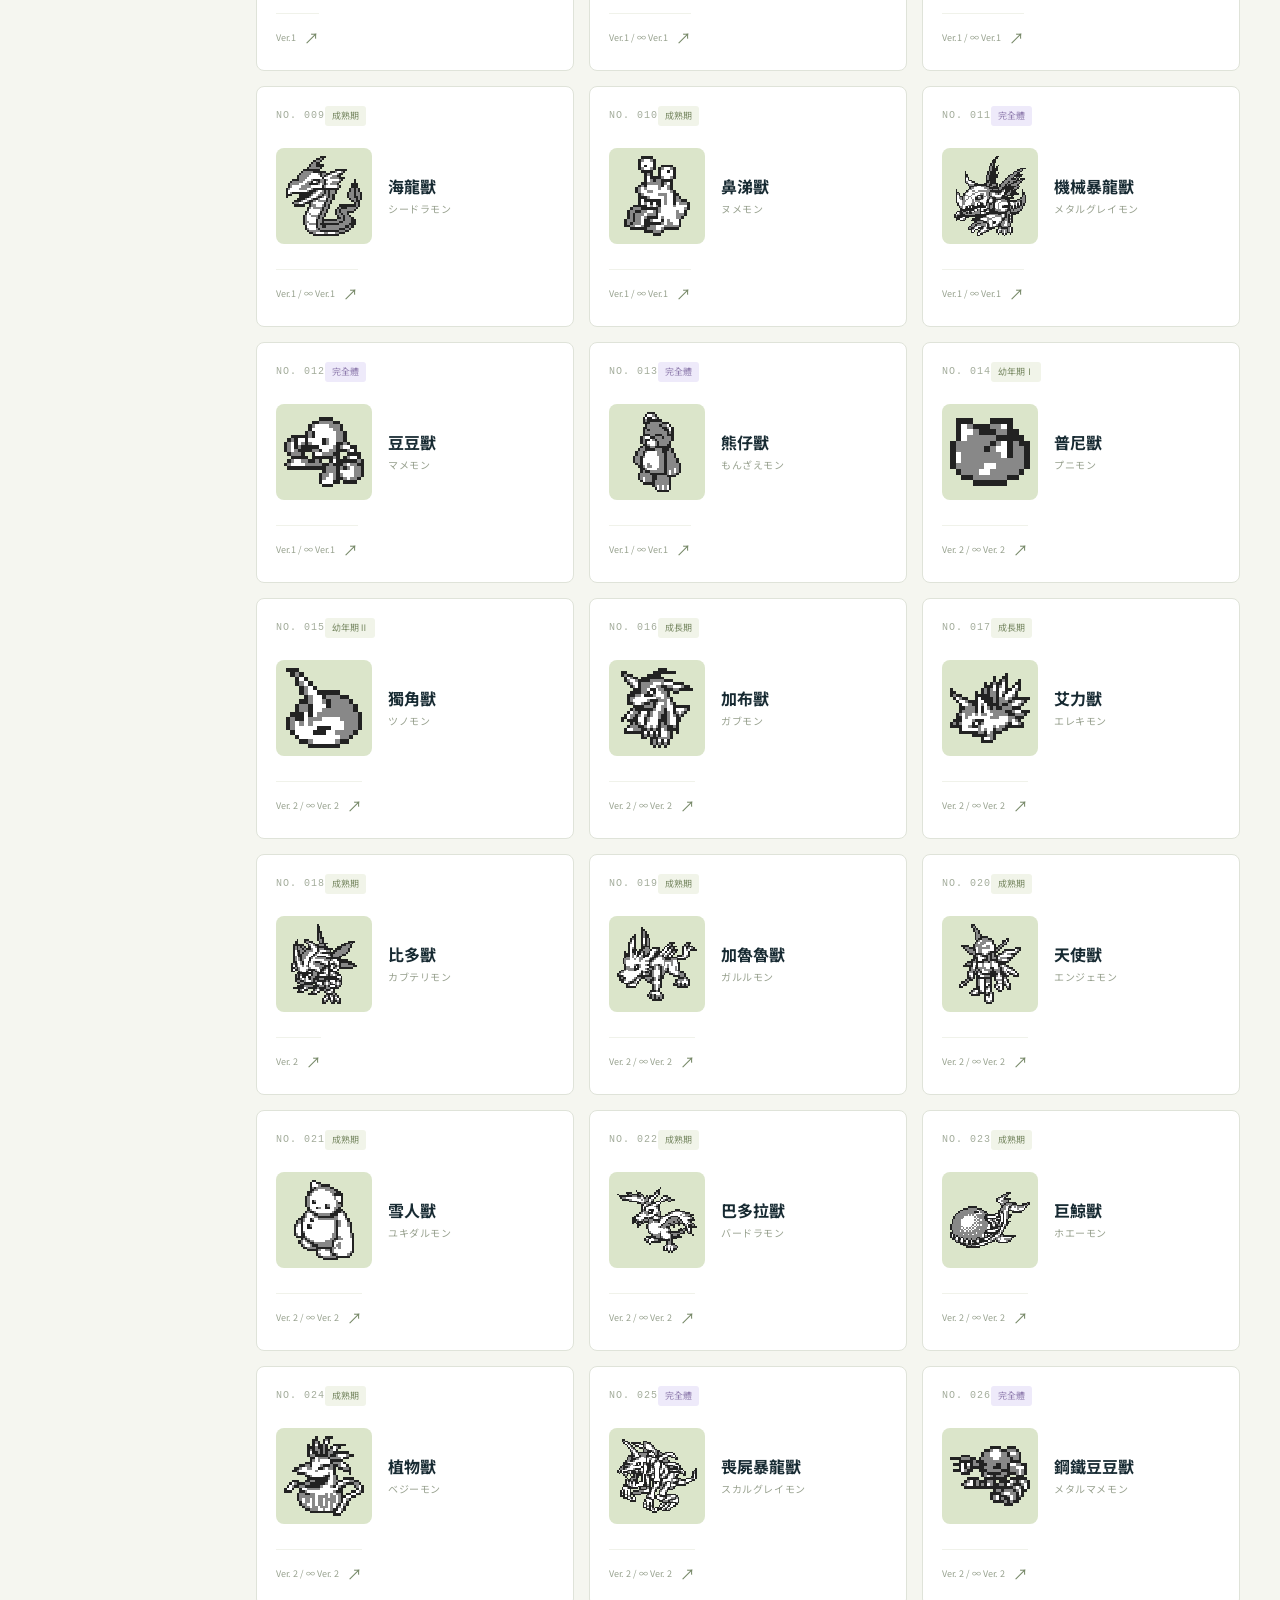
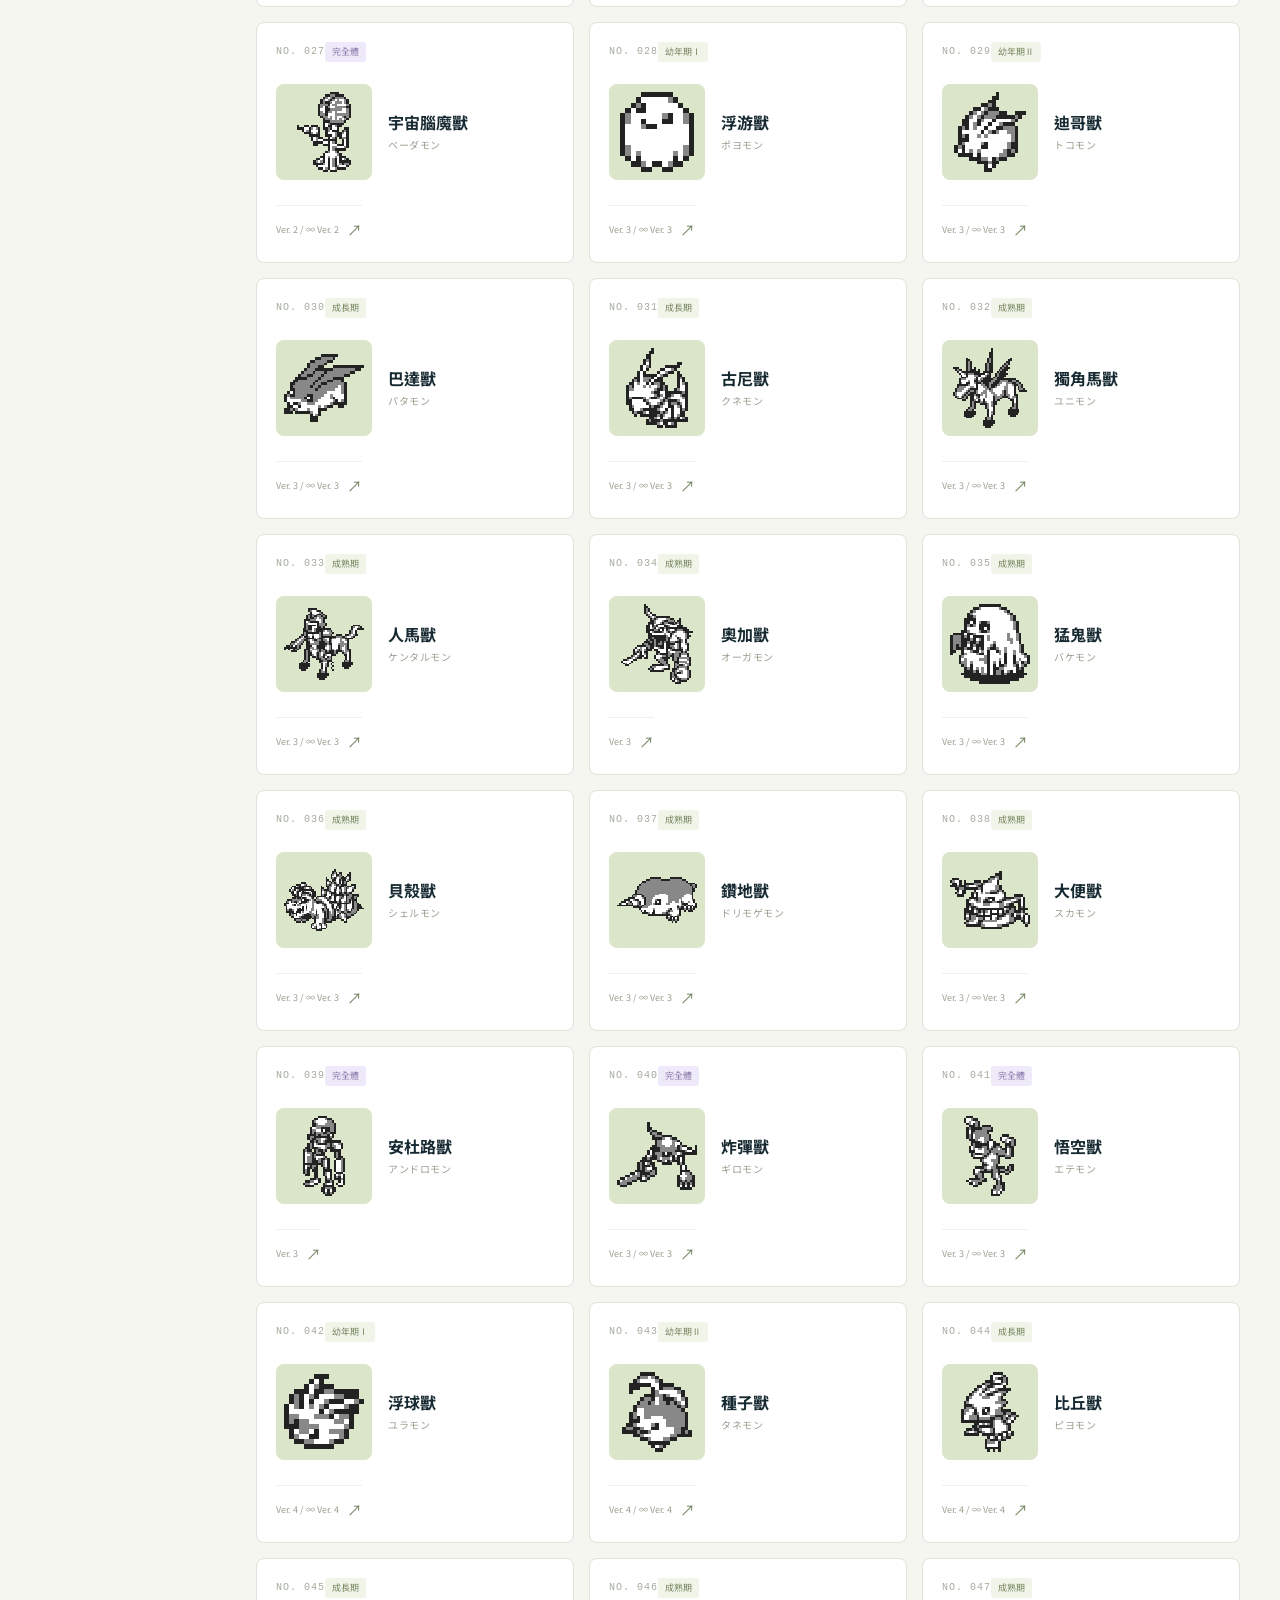
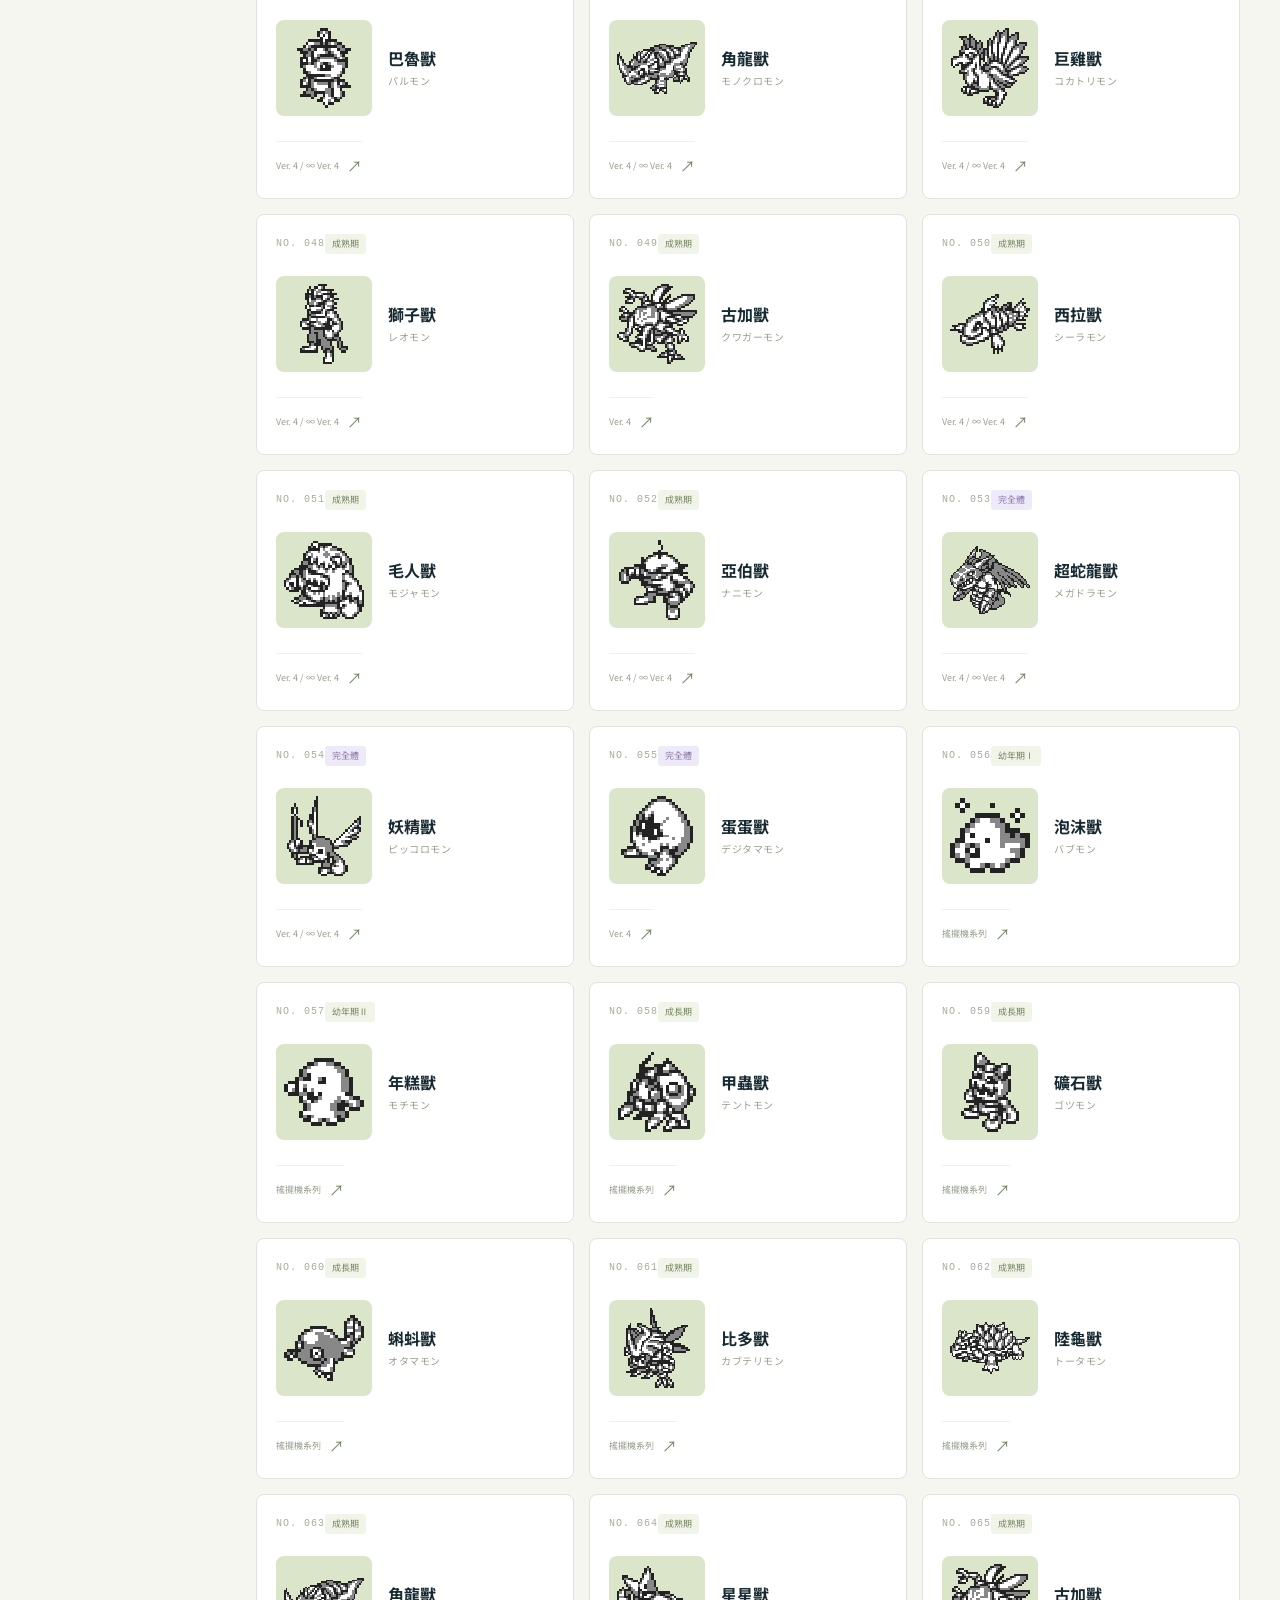
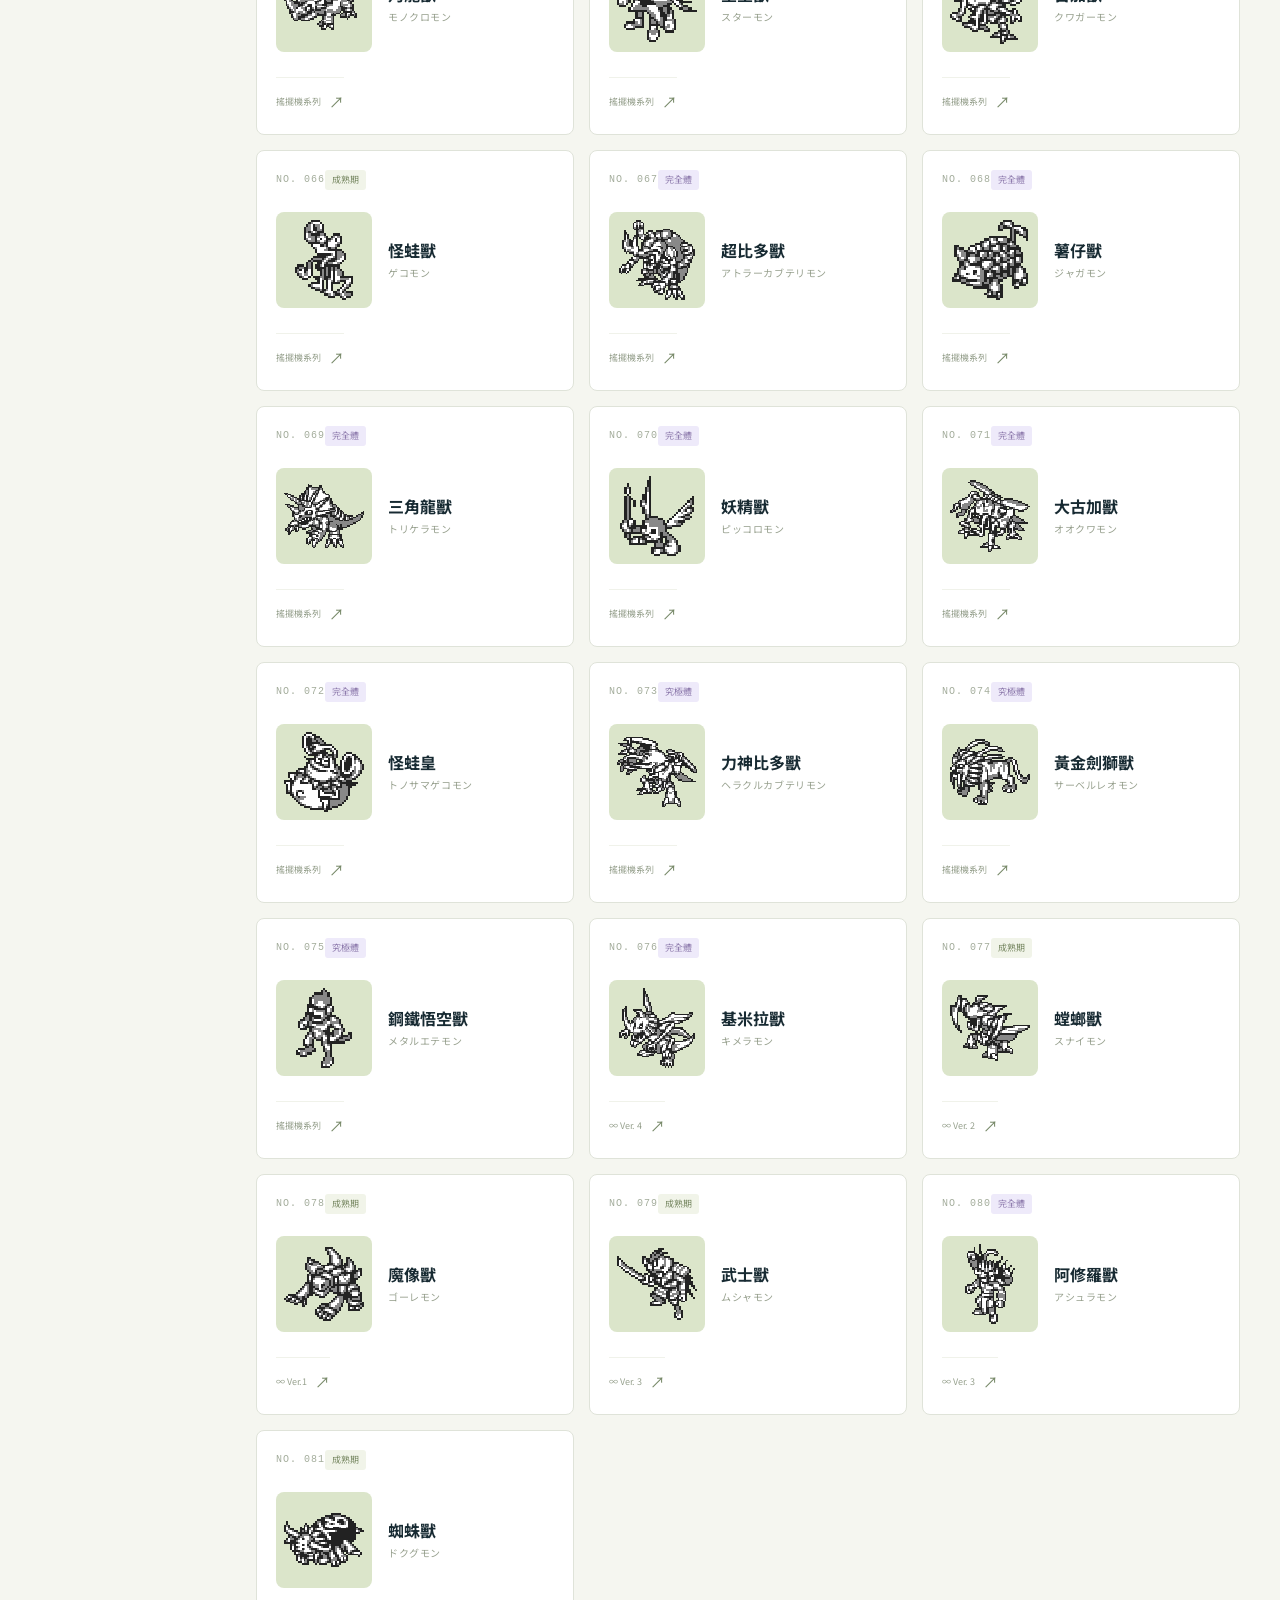
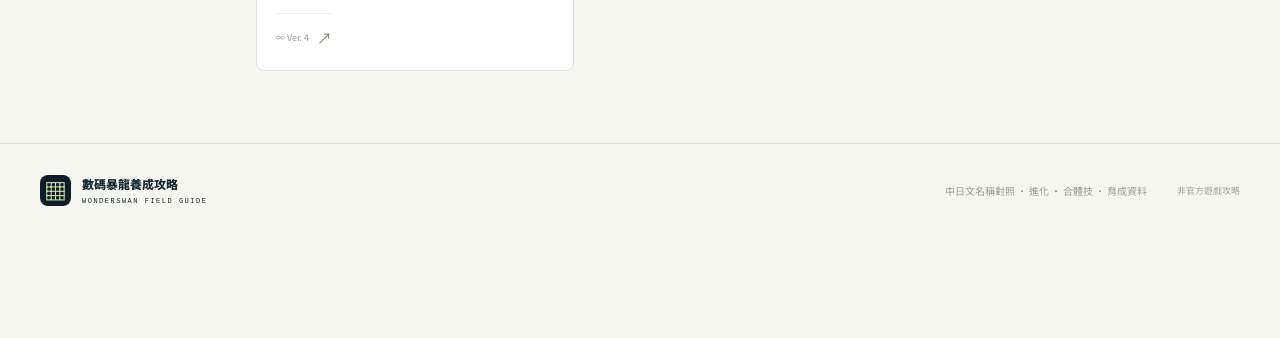
==== commit 3b1b40b3: "Add files via upload" ====
--- a/index.html
+++ b/index.html
@@ -6,6 +6,7 @@
  <title>數碼暴龍養成攻略 · WonderSwan</title>
  <link rel="icon" href="./icon.svg" type="image/svg+xml"><link rel="stylesheet" href="./style.css">
  <script defer src="./data.js"></script><script defer src="./core.js"></script><script defer src="./app.js"></script>
+<link rel="stylesheet" href="./bottom-bar.css?v=20261018">
 </head>
 <body>
  <a class="skip" href="#main">跳至攻略內容</a>
--- a/style.css
+++ b/style.css
@@ -1,25 +1,25 @@
-@import url('https://fonts.googleapis.com/css2?family=Noto+Sans+TC:wght@400;500;600;700;800;900&display=swap');
-:root{--ink:#172a32;--muted:#708078;--paper:#f5f6f0;--line:#dfe3d9;--accent:#c5e6a4;--dark:#101d26;--green:#506b3b;--font:'Noto Sans TC',system-ui,-apple-system,sans-serif}*{box-sizing:border-box}html{scroll-behavior:smooth;scroll-padding-top:100px}body{margin:0;background:var(--paper);color:var(--ink);font-family:var(--font);font-size:14px;line-height:1.75}a{color:inherit;text-decoration:none}button,input,select{font:inherit}button,a,input,select,summary{ -webkit-tap-highlight-color:transparent}button{cursor:pointer}button:focus-visible,a:focus-visible,summary:focus-visible{outline:3px solid #83a758;outline-offset:5px}input:focus,select:focus{outline:2px solid #83a758;outline-offset:2px}button:disabled{opacity:.4;cursor:default}.sr-only{position:absolute;width:1px;height:1px;padding:0;overflow:hidden;clip:rect(0,0,0,0);white-space:nowrap;border:0}.skip{position:fixed;top:-100px;z-index:100;background:var(--accent);padding:12px}.skip:focus{top:10px}.site-header{position:sticky;top:0;z-index:20;background:rgba(245,246,240,.97);border-bottom:1px solid var(--line);backdrop-filter:blur(16px)}.header-inner{max-width:1280px;margin:auto;padding:21px 40px;display:flex;align-items:center;gap:40px}.brand{display:flex;align-items:center;gap:11px;font-weight:800;line-height:1.35;font-size:18px;white-space:nowrap}.brand-mark{display:grid;place-items:center;background:var(--dark);color:var(--accent);font-size:30px;width:40px;height:40px;border-radius:8px;line-height:1}.brand-sub{display:block;font-family:monospace;font-size:9px;font-weight:500;letter-spacing:1.5px;margin-top:5px}.header-inner nav{display:flex;gap:29px;margin-left:auto;white-space:nowrap}.header-inner nav a{font-size:13px;font-weight:600;color:#74807c;position:relative}.header-inner nav a.active{color:var(--ink)}.header-inner nav a.active:after{content:'';height:4px;width:4px;position:absolute;bottom:-12px;left:calc(50% - 2px);border-radius:50%;background:var(--green)}.header-label{border-left:1px solid var(--line);padding-left:22px;font-size:10px;color:var(--muted);white-space:nowrap}.hero{background:var(--dark);color:white;overflow:hidden;position:relative}.hero:before{content:'';position:absolute;inset:0;background-image:radial-gradient(#71818a55 .65px,transparent .65px);background-size:22px 22px;mask-image:linear-gradient(90deg,transparent,#000)}.hero-inner{max-width:1280px;padding:67px 40px 55px;margin:auto;display:grid;grid-template-columns:1.1fr 1fr;position:relative;gap:50px}.eyebrow{font-family:monospace;letter-spacing:2px;font-size:10px;font-weight:600;color:var(--muted);margin:0 0 15px}.hero .eyebrow{color:#b1bcb7;font-size:10px}.status-dot{display:inline-block;width:6px;height:6px;border-radius:50%;background:var(--accent);margin-right:8px;box-shadow:0 0 12px #b9d98a99}h1{font-size:clamp(37px,4.3vw,58px);line-height:1.4;letter-spacing:-1px;font-weight:800;margin:22px 0 18px}h1 span{color:var(--accent)}.hero-description{color:#a6b3b3;font-size:13px;line-height:2.1;margin-bottom:26px}.hero-buttons{display:flex;align-items:center;gap:29px}.button{border:0;padding:12px 19px;display:inline-flex;gap:32px;align-items:center;border-radius:5px;font-weight:700;font-size:12px}.primary{background:var(--accent);color:var(--dark)}.primary:hover{background:#d6edbd}.text-link{font-size:12px;color:#dce5dd;display:flex;gap:17px}.hero-stats{display:flex;gap:42px;margin-top:38px;padding-top:21px;border-top:1px solid #ffffff16;max-width:470px}.hero-stats>div{display:flex;align-items:baseline;gap:9px}.hero-stats b{font-family:monospace;font-size:25px;font-weight:500;color:#e6eee3}.hero-stats span{font-size:10px;color:#8f9f9f}.device-scene{position:relative;min-height:360px;display:flex;align-items:center;justify-content:center;isolation:isolate}.orbit{position:absolute;width:360px;height:360px;border:1px solid #c5e6a413;border-radius:50%;z-index:-1}.orbit-two{width:460px;height:460px;border-style:dashed}.scene-label{position:absolute;right:8px;top:5px;font:10px monospace;letter-spacing:2px;color:#93a29b}.device{background:#caccc2;width:330px;border-radius:28px 28px 65px 30px;padding:17px 22px 22px;transform:rotate(-9deg);box-shadow:12px 19px 0 #0003,inset 2px 3px 0 #f6f8e85c,inset -3px -5px 0 #797f7266}.device-top{font:7px monospace;letter-spacing:2px;display:flex;justify-content:space-between;color:#535d54;margin-bottom:12px}.device-top span:last-child{color:#526e3a}.device-bezel{background:#2e3b3c;border-radius:10px;padding:19px 23px 25px;box-shadow:inset 1px 3px 2px #0006}.lcd{background:#b6d09b;color:#354c35;padding:10px 12px 8px;box-shadow:inset 3px 3px 5px #24371950;position:relative}.lcd:after{content:'';position:absolute;inset:0;background:repeating-linear-gradient(0deg,transparent,transparent 3px,#344c3412 3px,#344c3412 4px);pointer-events:none}.lcd-top,.lcd-bottom{display:flex;justify-content:space-between;font:8px monospace;letter-spacing:1px}.pixel-pal{display:block;width:130px;height:130px;margin:12px auto;color:#354c35}.device-bottom{display:flex;justify-content:space-between;align-items:center;padding-top:20px}.dpad{width:47px;height:47px;background:#46504d;clip-path:polygon(33% 0,67% 0,67% 33%,100% 33%,100% 67%,67% 67%,67% 100%,33% 100%,33% 67%,0 67%,0 33%,33% 33%)}.device-caption{font:6px monospace;color:#536052;letter-spacing:1px}.device-buttons{display:flex;gap:9px;transform:rotate(-25deg)}.device-buttons i{width:22px;height:22px;border-radius:50%;background:#6c775c;box-shadow:inset -2px -2px 0 #3d4a3b6b}.scene-note{position:absolute;bottom:0;right:5px;font-size:10px;color:#849a8c;letter-spacing:1px}.scene-note span{color:var(--accent);margin-right:8px}.content-shell{max-width:1280px;margin:auto;padding:52px 40px 72px;min-height:650px}.section-heading{display:flex;align-items:center;justify-content:space-between;gap:25px;margin-bottom:32px}.section-heading .eyebrow{color:#8b987c;margin-bottom:6px;font-size:9px}.section-heading h2{font-size:30px;letter-spacing:-.5px;line-height:1.4;margin:0 0 8px}.heading-period{color:#8ca96b}.section-heading p:not(.eyebrow){font-size:12px;color:var(--muted);margin:0}.search-wrap{display:flex;align-items:center;gap:10px;background:#fff;border:1px solid var(--line);border-radius:6px;padding:11px 13px;min-width:300px}.search-wrap svg{width:17px;height:17px;fill:none;stroke:#8c9887;stroke-width:1.5}.search-wrap input{border:0;background:none;min-width:0;flex:1;width:225px;font-size:12px;outline:0}.search-wrap:focus-within{box-shadow:0 0 0 2px #acc790}.search-wrap kbd{font:10px monospace;color:#99a28f;background:#f5f6f0;padding:0 5px;border:1px solid var(--line);border-radius:3px}.catalog-layout{display:grid;grid-template-columns:184px 1fr;gap:32px}.filters-label{font-size:10px;color:#99a08f;letter-spacing:1px;font-weight:600;margin:0 0 13px}.family-list{display:flex;flex-direction:column;gap:5px}.family-button{background:transparent;border:0;text-align:left;border-radius:5px;padding:10px 12px;color:#768073;font-size:12px;display:flex;justify-content:space-between;align-items:center}.family-button.active{background:#e7eddc;color:#32442b;font-weight:700}.family-button:hover{background:#edf0e5}.family-button span{font-family:monospace;font-size:10px;color:#98a08d}.aside-note{margin-top:29px;border-top:1px solid var(--line);padding-top:17px;font-size:10px;color:#98a08f;line-height:1.8}.filter-toolbar{display:flex;gap:12px;align-items:center;justify-content:space-between;margin-bottom:18px;min-height:36px}.result-count{font-size:11px;color:#8a9587}.result-count b{font-family:monospace;color:var(--ink);font-size:13px;margin:0 3px}.stage-select{border:1px solid var(--line);border-radius:5px;background:transparent;font-size:11px;color:#687764;padding:7px 12px;max-width:160px}.card-grid{display:grid;grid-template-columns:repeat(3,minmax(0,1fr));gap:15px}.mon-card{background:#fff;border:1px solid var(--line);border-radius:8px;padding:19px;position:relative;min-height:188px;text-align:left;width:100%;transition:transform .15s,border-color .15s,box-shadow .15s;color:var(--ink);display:flex;flex-direction:column}.mon-card:hover{transform:translateY(-3px);border-color:#a5b98d;box-shadow:0 7px 20px #21321b0b}.mon-card .card-top{display:flex;justify-content:space-between;align-items:center;margin-bottom:14px}.dex-number{font-family:monospace;font-size:10px;letter-spacing:1px;color:#a4ad9c}.stage-tag{background:#f1f4e9;color:#7b8b66;font-size:9px;padding:2px 7px;border-radius:3px;white-space:nowrap}.stage-tag.advanced{background:#eeeafa;color:#8e7bad}.name-line{display:flex;align-items:center;gap:12px}.mon-emblem{height:38px;width:38px;display:grid;place-items:center;border-radius:7px;background:#f1f4ea;font-size:20px;color:#8a9d6e;font-family:monospace;flex-shrink:0}.name-line h3{font-size:16px;font-weight:700;line-height:1.5;margin:0 0 2px}.ja-name{color:#98a18f;font-size:10px;letter-spacing:.6px;margin:0}.card-bottom{border-top:1px solid #f0f2ea;margin-top:17px;padding-top:11px;display:flex;align-items:center;justify-content:space-between;font-size:9px;color:#97a18e;gap:8px}.card-arrow{color:#758766;font-size:15px}.family-display{max-width:84%;overflow:hidden;text-overflow:ellipsis;white-space:nowrap}.empty{padding:70px 20px;text-align:center;background:#fff;border:1px dashed var(--line);border-radius:7px;color:var(--muted);grid-column:1/-1}.empty b{display:block;color:var(--ink);margin-bottom:6px}.empty button{border:0;background:var(--accent);color:var(--ink);padding:8px 18px;border-radius:4px;margin-top:12px}.tab-intro{font-size:12px;color:var(--muted);margin-bottom:22px}.table-container{overflow:auto;background:#fff;border:1px solid var(--line);border-radius:7px}table{border-collapse:collapse;width:100%;text-align:left}th{font-size:10px;font-weight:600;color:#8c9783;background:#eef1e7;padding:13px 16px;white-space:nowrap}td{padding:16px;border-top:1px solid #edf0e5;font-size:12px;vertical-align:top}.cell-name{min-width:125px}.cell-name b{display:block;font-size:13px}.cell-name small{color:#929d87;font-size:10px}.text-button{border:0;background:none;padding:0;color:var(--ink);text-align:left}.text-button:hover b{color:#5c7c3a}.conditions{min-width:240px}.condition-line{margin:3px 0;color:#62715c;font-size:11px}.chip{display:inline-block;padding:3px 7px;border-radius:4px;background:#edf2e3;color:#6a8053;font-size:10px;white-space:nowrap}.note{color:#8b9781;font-size:11px;margin:12px 0}.pills{display:flex;gap:7px;flex-wrap:wrap;margin-bottom:22px}.pill{border:1px solid var(--line);background:transparent;border-radius:5px;color:#85907c;padding:7px 13px;font-size:11px}.pill.active{background:var(--dark);border-color:var(--dark);color:var(--accent)}.rate-grid{display:grid;grid-template-columns:repeat(3,1fr);gap:16px;margin:22px 0}.rate-card{background:white;border:1px solid var(--line);border-radius:8px;padding:22px}.rate-card span{font-size:11px;color:var(--muted)}.rate-card b{font:38px monospace;display:block;margin-top:9px;color:#5c7546}.content-title{font-size:20px;margin:34px 0 15px}.team-grid{display:grid;grid-template-columns:repeat(3,1fr);gap:15px}.team-card{background:#fff;border:1px solid var(--line);padding:18px;border-radius:7px}.team-card small{font:9px monospace;color:#a2ad95}.pair{display:grid;grid-template-columns:1fr auto 1fr;gap:10px;align-items:center;margin-top:14px}.pair b{font-size:12px;display:block}.pair .ja-name{font-size:9px;word-break:break-word;line-height:1.6}.pair>span{color:#b8c99d}.info-strip{background:#e9efdf;border-left:3px solid #a8bf8b;padding:14px 18px;font-size:12px;color:#6d7e5b}.disclosure{margin-top:25px;border:1px solid var(--line);border-radius:7px;background:#fff}.disclosure summary{padding:16px 20px;font-size:12px;font-weight:600;cursor:pointer}.disclosure>.inside{padding:0 20px 20px}.rules-grid{display:grid;grid-template-columns:1fr 1fr;gap:12px}.rule-card{background:white;border:1px solid var(--line);border-radius:6px}.rule-card summary{padding:17px;font-size:12px;cursor:pointer;font-weight:600}.rule-card p{padding:0 17px 17px;margin:0;color:#7c8972;font-size:12px;line-height:1.9}.calc{background:#18282c;color:#e0e9d8;padding:24px;border-radius:8px;margin-bottom:24px}.calc h3{font-size:17px;margin:0 0 5px}.calc p{color:#a4b49a;font-size:11px;margin:0 0 18px}.calc-grid{display:grid;grid-template-columns:repeat(4,1fr) 1.1fr;gap:13px;align-items:end}.calc label{font-size:10px;color:#b1c1a7;display:block}.calc input{width:100%;display:block;margin-top:7px;padding:8px 10px;border:1px solid #495a43;border-radius:4px;background:#233734;color:#e5efda}.calc-result{text-align:center}.calc-result b{display:block;font:31px monospace;color:var(--accent)}.calc-result span{font-size:10px;color:#b1c1a7}.calc-error{color:#ffcebc;font-size:11px;margin-top:12px}.item-effect{min-width:260px}.item-obtain{min-width:230px;color:#7d8a73}.section-heading.stickyless{margin-bottom:20px}dialog{border:1px solid var(--line);border-radius:12px;width:min(850px,calc(100% - 30px));max-height:90vh;padding:0;background:var(--paper);color:var(--ink);box-shadow:0 30px 100px #0005}dialog::backdrop{background:#0b171dcc;backdrop-filter:blur(4px)}.detail-header{background:var(--dark);color:#fff;padding:28px;position:relative}.detail-header h2{font-size:27px;margin:5px 0}.detail-header .ja-name{color:#a2b78e;font-size:14px}.close-button{position:absolute;right:20px;top:18px;border:1px solid #ffffff30;border-radius:50%;background:transparent;color:white;width:32px;height:32px;font-size:23px;display:grid;place-items:center;line-height:1}.detail-body{padding:26px}.detail-stat-grid{display:grid;grid-template-columns:repeat(3,1fr);gap:12px;margin-bottom:25px}.detail-stat{background:white;border:1px solid var(--line);border-radius:5px;padding:13px}.detail-stat span{display:block;font-size:10px;color:#98a28d}.detail-stat b{font-size:12px}.route-card{background:#fff;border:1px solid var(--line);border-radius:6px;padding:16px;margin:10px 0}.route-card .route-title{display:flex;justify-content:space-between;gap:15px;align-items:center;margin-bottom:8px}.route-title b{font-size:15px}.route-card p{font-size:11px;color:#7b896f;margin:5px 0}.detail-body h3{font-size:16px;margin:25px 0 12px}.back-links{display:flex;gap:8px;flex-wrap:wrap}.back-links button{font-size:11px;border:1px solid var(--line);background:white;padding:7px 12px;border-radius:4px;color:#6b7d58}.footer-inner{max-width:1280px;margin:auto;padding:28px 40px;display:flex;gap:30px;align-items:center;border-top:1px solid var(--line)}.footer-brand{font-size:12px}.footer-brand .brand-mark{width:31px;height:31px;font-size:23px}.footer-brand .brand-sub{font-size:7px}.footer-inner p{font-size:10px;color:#9aa18f;margin-left:auto}.footer-small{font-size:9px;color:#a3aa9b}.hidden{display:none!important}.announcement{color:#87937a;font-size:11px;margin-bottom:20px}.tools-row{display:flex;gap:10px;align-items:center;justify-content:space-between;margin-bottom:18px}
-@media(min-width:1500px){.hero-inner{padding-top:78px;padding-bottom:64px}}@media(max-width:1050px){.header-inner{padding:18px 25px;gap:20px}.header-label{display:none}.header-inner nav{gap:23px}.content-shell{padding:40px 25px 60px}.hero-inner{padding:50px 25px;gap:20px}.hero-stats{gap:25px}.hero-stats>div{display:block}.hero-stats span{display:block}.device{transform:rotate(-9deg) scale(.88)}.card-grid{grid-template-columns:repeat(2,minmax(0,1fr))}.team-grid{grid-template-columns:repeat(2,1fr)}.catalog-layout{grid-template-columns:155px 1fr;gap:22px}.footer-inner{padding:25px}}@media(max-width:700px){.header-inner{padding:14px 19px;flex-wrap:wrap;gap:14px}.brand{font-size:16px}.brand-mark{width:34px;height:34px}.brand-sub{font-size:8px}.header-inner nav{width:100%;order:2;justify-content:space-between;gap:10px}.header-inner nav a{font-size:11px}.header-inner nav a.active:after{bottom:-6px}.hero-inner{padding:32px 22px 30px;grid-template-columns:1fr}.hero-copy{position:relative;z-index:1}.hero .eyebrow{font-size:8px;letter-spacing:1.3px}h1{font-size:39px;margin:18px 0}.hero-description{font-size:12px}.hero-stats{gap:25px;margin-top:30px;justify-content:space-between;max-width:none}.hero-stats b{font-size:23px}.hero-stats span{font-size:9px}.device-scene{display:none}.section-heading{align-items:stretch;flex-direction:column;gap:20px}.section-heading h2{font-size:26px}.search-wrap{min-width:0;width:100%}.search-wrap input{width:auto}.content-shell{padding:32px 18px 45px}.catalog-layout{display:block}.family-list{flex-direction:row;flex-wrap:wrap;gap:5px;margin-bottom:12px}.family-button{font-size:10px;padding:7px 9px;border:1px solid var(--line);gap:6px}.family-button span{font-size:9px}.filters-label,.aside-note{display:none}.filter-toolbar{margin-bottom:14px}.mon-card{padding:13px;min-height:170px}.card-grid{gap:10px}.name-line{gap:8px}.name-line h3{font-size:13px}.mon-emblem{width:29px;height:32px;font-size:16px}.ja-name{font-size:9px;letter-spacing:0;word-break:break-word}.stage-tag{font-size:8px;padding:2px 4px}.card-bottom{font-size:8px;margin-top:13px}.dex-number{font-size:9px}.team-grid{grid-template-columns:1fr}.rate-grid{gap:8px}.rate-card{padding:13px}.rate-card b{font-size:28px}.rate-card span{font-size:9px}.rules-grid{grid-template-columns:1fr}.calc{padding:18px}.calc-grid{grid-template-columns:1fr 1fr;gap:13px}.calc-result{grid-column:1/-1;text-align:left;margin-top:8px}.calc-result b{display:inline-block;margin-right:12px}.footer-inner{padding:25px 18px;flex-wrap:wrap;gap:12px}.footer-inner p{margin:0;order:3;width:100%}.footer-small{margin-left:auto}.detail-header,.detail-body{padding:20px}.detail-stat-grid{gap:7px}.detail-stat{padding:9px}.detail-stat b{font-size:11px}.pair{gap:8px}.table-container td{padding:12px}.tools-row{align-items:flex-start;gap:12px}.stage-select{max-width:135px}.section-heading p:not(.eyebrow){font-size:11px}}@media(prefers-reduced-motion:reduce){html{scroll-behavior:auto}*{transition:none!important}}
-
-/* Native game pixels keep their original proportions at every display size. */
-.sprite-stage{display:flex;align-items:center;justify-content:center;flex:0 0 96px;width:96px;height:96px;background:#dbe5ca;border-radius:8px}.digimon-sprite{object-fit:contain;image-rendering:pixelated;image-rendering:crisp-edges;display:block;padding:8px;max-width:100%}.mon-card .name-line{min-height:112px;gap:16px}.mon-card .name-line>div{min-width:0}.detail-header{min-height:174px;padding-right:200px}.detail-sprite-stage{position:absolute;right:52px;top:18px;width:144px;height:144px;display:flex;align-items:center;justify-content:center;border-radius:8px;background:#dbe5ca}.detail-sprite-stage img{width:144px;height:144px;padding:15px}
-@media(max-width:1050px){.sprite-stage{flex-basis:80px;width:80px;height:80px}.sprite-stage img{width:80px;height:80px}.mon-card .name-line{gap:12px}}@media(max-width:700px){.mon-card .name-line{flex-direction:column;align-items:flex-start;gap:10px;min-height:145px}.sprite-stage{width:80px;height:80px;flex-basis:80px;align-self:center}.detail-header{padding-right:126px;min-height:148px}.detail-sprite-stage{right:18px;top:46px;width:96px;height:96px}.detail-sprite-stage img{width:96px;height:96px;padding:8px}}
-
-.hero-device-image{display:block;width:100%;height:auto;max-width:520px;border-radius:14px;box-shadow:0 20px 45px #0004}.device-scene{min-width:0}@media(max-width:700px){.device-scene{display:flex;min-height:0;padding:12px 0 4px}.hero-device-image{max-width:360px}}
-
-.egg-brand-mark{position:relative;background:#101d26;overflow:visible;flex-shrink:0}.egg-brand-mark img{display:block;width:34px;height:34px;object-fit:contain;image-rendering:pixelated}.infinity-badge{position:absolute;right:-4px;bottom:-3px;background:#c5e6a4;color:#101d26;border:2px solid #f5f6f0;border-radius:8px;font:bold 15px/17px system-ui;width:23px;text-align:center}.site-header .brand{font-size:17px}@media(max-width:700px){.site-header .brand{font-size:16px}.egg-brand-mark img{width:29px;height:29px}}
-
-.social-links{display:flex;align-items:center;gap:6px;flex-shrink:0}.social-links a{display:grid;place-items:center;width:32px;height:32px;border:1px solid var(--line);border-radius:50%;color:var(--ink);transition:background .15s,color .15s}.social-links a:hover{background:var(--dark);color:var(--accent)}.social-links svg{display:block;width:17px;height:17px}.site-header .brand-sub{letter-spacing:.7px;font-size:8px}.header-inner{gap:24px}.header-inner nav{gap:22px}@media(max-width:1100px) and (min-width:701px){.header-inner{flex-wrap:wrap;gap:14px}.social-links{margin-left:auto}.header-inner nav{width:100%;order:3;justify-content:center;margin:0;padding-top:5px}}@media(max-width:700px){.header-inner{gap:12px}.social-links{margin-left:auto;gap:3px}.social-links a{width:27px;height:27px}.social-links svg{width:15px;height:15px}.site-header .brand-sub{font-size:7px;letter-spacing:.2px}.site-header .brand{font-size:14px;gap:8px}}@media(max-width:380px){.header-inner{padding-left:12px;padding-right:12px}.social-links a{width:24px;height:24px}.social-links{gap:2px}}
-
-.ability-grid{display:grid;grid-template-columns:repeat(3,minmax(0,1fr));gap:10px}.battle-stats{padding-bottom:18px;margin-bottom:22px;border-bottom:1px solid var(--line)}.battle-stats h3{margin-top:0}.ability-grid b{font-size:17px}.dex-stat-link{text-align:right;margin-bottom:12px}.ability-grid .detail-stat span{color:#65745f}@media(max-width:700px){.ability-grid{grid-template-columns:repeat(2,minmax(0,1fr))}.ability-grid b{font-size:15px}}
-
-.header-social-group{display:flex;align-items:center;gap:14px;flex-shrink:0}.digikidult-logo{display:block;width:52px;height:52px;object-fit:contain;border-radius:50%;background:white;flex-shrink:0}.header-inner{gap:20px}.header-inner nav{gap:18px}@media(max-width:1100px) and (min-width:701px){.header-social-group{margin-left:auto}.header-social-group .social-links{margin-left:0}}@media(max-width:700px){.header-social-group{width:100%;order:3;justify-content:center;gap:16px;padding-top:4px}.header-social-group .social-links{margin-left:0;gap:9px}.digikidult-logo{width:44px;height:44px}.header-social-group .social-links a{width:30px;height:30px}.header-inner nav{gap:10px}.header-inner .brand{margin-right:auto}}
-
-.digikidult-logo{background:transparent;object-fit:cover;clip-path:circle(49% at 50% 50%)}
-
-/* Center the logo above its social links and mask image-baked white corners. */
-.header-social-group{display:flex!important;flex-direction:column!important;align-items:center!important;justify-content:center!important;gap:8px!important}.header-social-group .social-links{display:flex!important;justify-content:center!important;margin:0!important;align-self:center!important}.header-social-group .digikidult-logo{display:block!important;width:66px!important;height:66px!important;max-width:none!important;object-fit:cover!important;object-position:center!important;align-self:center!important;margin:0 auto!important;background:transparent!important;border:0!important;border-radius:50%!important;clip-path:circle(46% at 50% 50%)!important;flex-shrink:0!important}@media(max-width:700px){.header-social-group{width:100%;padding:5px 0!important}.header-social-group .digikidult-logo{width:56px!important;height:56px!important}}
-
-/* Bottom floating social banner. */
-body{padding-bottom:110px}.bottom-social-banner{position:fixed;z-index:25;bottom:calc(14px + env(safe-area-inset-bottom,0px));left:50%;transform:translateX(-50%);display:flex;align-items:center;justify-content:center;gap:20px;padding:8px 20px 8px 10px;max-width:calc(100vw - 24px);border:1px solid #dfe3d9;border-radius:48px;background:rgba(245,246,240,.97);box-shadow:0 6px 28px #101d2626;backdrop-filter:blur(14px)}.bottom-social-banner .digikidult-logo{display:block;width:56px;height:56px;object-fit:cover;object-position:center;background:transparent;border:0;clip-path:circle(46% at 50% 50%);border-radius:50%;margin:0;flex-shrink:0}.bottom-social-banner .social-links{display:flex;flex-direction:row;align-items:center;justify-content:center;gap:10px;margin:0}.bottom-social-banner .social-links a{width:36px;height:36px}.bottom-social-banner .social-links svg{width:18px;height:18px}@media(max-width:700px){body{padding-bottom:100px}.bottom-social-banner{gap:14px;padding:7px 14px 7px 8px;bottom:calc(10px + env(safe-area-inset-bottom,0px))}.bottom-social-banner .digikidult-logo{width:48px;height:48px}.bottom-social-banner .social-links{gap:8px}.bottom-social-banner .social-links a{width:33px;height:33px}}
+@import url('https://fonts.googleapis.com/css2?family=Noto+Sans+TC:wght@400;500;600;700;800;900&display=swap');
+:root{--ink:#172a32;--muted:#708078;--paper:#f5f6f0;--line:#dfe3d9;--accent:#c5e6a4;--dark:#101d26;--green:#506b3b;--font:'Noto Sans TC',system-ui,-apple-system,sans-serif}*{box-sizing:border-box}html{scroll-behavior:smooth;scroll-padding-top:100px}body{margin:0;background:var(--paper);color:var(--ink);font-family:var(--font);font-size:14px;line-height:1.75}a{color:inherit;text-decoration:none}button,input,select{font:inherit}button,a,input,select,summary{ -webkit-tap-highlight-color:transparent}button{cursor:pointer}button:focus-visible,a:focus-visible,summary:focus-visible{outline:3px solid #83a758;outline-offset:5px}input:focus,select:focus{outline:2px solid #83a758;outline-offset:2px}button:disabled{opacity:.4;cursor:default}.sr-only{position:absolute;width:1px;height:1px;padding:0;overflow:hidden;clip:rect(0,0,0,0);white-space:nowrap;border:0}.skip{position:fixed;top:-100px;z-index:100;background:var(--accent);padding:12px}.skip:focus{top:10px}.site-header{position:sticky;top:0;z-index:20;background:rgba(245,246,240,.97);border-bottom:1px solid var(--line);backdrop-filter:blur(16px)}.header-inner{max-width:1280px;margin:auto;padding:21px 40px;display:flex;align-items:center;gap:40px}.brand{display:flex;align-items:center;gap:11px;font-weight:800;line-height:1.35;font-size:18px;white-space:nowrap}.brand-mark{display:grid;place-items:center;background:var(--dark);color:var(--accent);font-size:30px;width:40px;height:40px;border-radius:8px;line-height:1}.brand-sub{display:block;font-family:monospace;font-size:9px;font-weight:500;letter-spacing:1.5px;margin-top:5px}.header-inner nav{display:flex;gap:29px;margin-left:auto;white-space:nowrap}.header-inner nav a{font-size:13px;font-weight:600;color:#74807c;position:relative}.header-inner nav a.active{color:var(--ink)}.header-inner nav a.active:after{content:'';height:4px;width:4px;position:absolute;bottom:-12px;left:calc(50% - 2px);border-radius:50%;background:var(--green)}.header-label{border-left:1px solid var(--line);padding-left:22px;font-size:10px;color:var(--muted);white-space:nowrap}.hero{background:var(--dark);color:white;overflow:hidden;position:relative}.hero:before{content:'';position:absolute;inset:0;background-image:radial-gradient(#71818a55 .65px,transparent .65px);background-size:22px 22px;mask-image:linear-gradient(90deg,transparent,#000)}.hero-inner{max-width:1280px;padding:67px 40px 55px;margin:auto;display:grid;grid-template-columns:1.1fr 1fr;position:relative;gap:50px}.eyebrow{font-family:monospace;letter-spacing:2px;font-size:10px;font-weight:600;color:var(--muted);margin:0 0 15px}.hero .eyebrow{color:#b1bcb7;font-size:10px}.status-dot{display:inline-block;width:6px;height:6px;border-radius:50%;background:var(--accent);margin-right:8px;box-shadow:0 0 12px #b9d98a99}h1{font-size:clamp(37px,4.3vw,58px);line-height:1.4;letter-spacing:-1px;font-weight:800;margin:22px 0 18px}h1 span{color:var(--accent)}.hero-description{color:#a6b3b3;font-size:13px;line-height:2.1;margin-bottom:26px}.hero-buttons{display:flex;align-items:center;gap:29px}.button{border:0;padding:12px 19px;display:inline-flex;gap:32px;align-items:center;border-radius:5px;font-weight:700;font-size:12px}.primary{background:var(--accent);color:var(--dark)}.primary:hover{background:#d6edbd}.text-link{font-size:12px;color:#dce5dd;display:flex;gap:17px}.hero-stats{display:flex;gap:42px;margin-top:38px;padding-top:21px;border-top:1px solid #ffffff16;max-width:470px}.hero-stats>div{display:flex;align-items:baseline;gap:9px}.hero-stats b{font-family:monospace;font-size:25px;font-weight:500;color:#e6eee3}.hero-stats span{font-size:10px;color:#8f9f9f}.device-scene{position:relative;min-height:360px;display:flex;align-items:center;justify-content:center;isolation:isolate}.orbit{position:absolute;width:360px;height:360px;border:1px solid #c5e6a413;border-radius:50%;z-index:-1}.orbit-two{width:460px;height:460px;border-style:dashed}.scene-label{position:absolute;right:8px;top:5px;font:10px monospace;letter-spacing:2px;color:#93a29b}.device{background:#caccc2;width:330px;border-radius:28px 28px 65px 30px;padding:17px 22px 22px;transform:rotate(-9deg);box-shadow:12px 19px 0 #0003,inset 2px 3px 0 #f6f8e85c,inset -3px -5px 0 #797f7266}.device-top{font:7px monospace;letter-spacing:2px;display:flex;justify-content:space-between;color:#535d54;margin-bottom:12px}.device-top span:last-child{color:#526e3a}.device-bezel{background:#2e3b3c;border-radius:10px;padding:19px 23px 25px;box-shadow:inset 1px 3px 2px #0006}.lcd{background:#b6d09b;color:#354c35;padding:10px 12px 8px;box-shadow:inset 3px 3px 5px #24371950;position:relative}.lcd:after{content:'';position:absolute;inset:0;background:repeating-linear-gradient(0deg,transparent,transparent 3px,#344c3412 3px,#344c3412 4px);pointer-events:none}.lcd-top,.lcd-bottom{display:flex;justify-content:space-between;font:8px monospace;letter-spacing:1px}.pixel-pal{display:block;width:130px;height:130px;margin:12px auto;color:#354c35}.device-bottom{display:flex;justify-content:space-between;align-items:center;padding-top:20px}.dpad{width:47px;height:47px;background:#46504d;clip-path:polygon(33% 0,67% 0,67% 33%,100% 33%,100% 67%,67% 67%,67% 100%,33% 100%,33% 67%,0 67%,0 33%,33% 33%)}.device-caption{font:6px monospace;color:#536052;letter-spacing:1px}.device-buttons{display:flex;gap:9px;transform:rotate(-25deg)}.device-buttons i{width:22px;height:22px;border-radius:50%;background:#6c775c;box-shadow:inset -2px -2px 0 #3d4a3b6b}.scene-note{position:absolute;bottom:0;right:5px;font-size:10px;color:#849a8c;letter-spacing:1px}.scene-note span{color:var(--accent);margin-right:8px}.content-shell{max-width:1280px;margin:auto;padding:52px 40px 72px;min-height:650px}.section-heading{display:flex;align-items:center;justify-content:space-between;gap:25px;margin-bottom:32px}.section-heading .eyebrow{color:#8b987c;margin-bottom:6px;font-size:9px}.section-heading h2{font-size:30px;letter-spacing:-.5px;line-height:1.4;margin:0 0 8px}.heading-period{color:#8ca96b}.section-heading p:not(.eyebrow){font-size:12px;color:var(--muted);margin:0}.search-wrap{display:flex;align-items:center;gap:10px;background:#fff;border:1px solid var(--line);border-radius:6px;padding:11px 13px;min-width:300px}.search-wrap svg{width:17px;height:17px;fill:none;stroke:#8c9887;stroke-width:1.5}.search-wrap input{border:0;background:none;min-width:0;flex:1;width:225px;font-size:12px;outline:0}.search-wrap:focus-within{box-shadow:0 0 0 2px #acc790}.search-wrap kbd{font:10px monospace;color:#99a28f;background:#f5f6f0;padding:0 5px;border:1px solid var(--line);border-radius:3px}.catalog-layout{display:grid;grid-template-columns:184px 1fr;gap:32px}.filters-label{font-size:10px;color:#99a08f;letter-spacing:1px;font-weight:600;margin:0 0 13px}.family-list{display:flex;flex-direction:column;gap:5px}.family-button{background:transparent;border:0;text-align:left;border-radius:5px;padding:10px 12px;color:#768073;font-size:12px;display:flex;justify-content:space-between;align-items:center}.family-button.active{background:#e7eddc;color:#32442b;font-weight:700}.family-button:hover{background:#edf0e5}.family-button span{font-family:monospace;font-size:10px;color:#98a08d}.aside-note{margin-top:29px;border-top:1px solid var(--line);padding-top:17px;font-size:10px;color:#98a08f;line-height:1.8}.filter-toolbar{display:flex;gap:12px;align-items:center;justify-content:space-between;margin-bottom:18px;min-height:36px}.result-count{font-size:11px;color:#8a9587}.result-count b{font-family:monospace;color:var(--ink);font-size:13px;margin:0 3px}.stage-select{border:1px solid var(--line);border-radius:5px;background:transparent;font-size:11px;color:#687764;padding:7px 12px;max-width:160px}.card-grid{display:grid;grid-template-columns:repeat(3,minmax(0,1fr));gap:15px}.mon-card{background:#fff;border:1px solid var(--line);border-radius:8px;padding:19px;position:relative;min-height:188px;text-align:left;width:100%;transition:transform .15s,border-color .15s,box-shadow .15s;color:var(--ink);display:flex;flex-direction:column}.mon-card:hover{transform:translateY(-3px);border-color:#a5b98d;box-shadow:0 7px 20px #21321b0b}.mon-card .card-top{display:flex;justify-content:space-between;align-items:center;margin-bottom:14px}.dex-number{font-family:monospace;font-size:10px;letter-spacing:1px;color:#a4ad9c}.stage-tag{background:#f1f4e9;color:#7b8b66;font-size:9px;padding:2px 7px;border-radius:3px;white-space:nowrap}.stage-tag.advanced{background:#eeeafa;color:#8e7bad}.name-line{display:flex;align-items:center;gap:12px}.mon-emblem{height:38px;width:38px;display:grid;place-items:center;border-radius:7px;background:#f1f4ea;font-size:20px;color:#8a9d6e;font-family:monospace;flex-shrink:0}.name-line h3{font-size:16px;font-weight:700;line-height:1.5;margin:0 0 2px}.ja-name{color:#98a18f;font-size:10px;letter-spacing:.6px;margin:0}.card-bottom{border-top:1px solid #f0f2ea;margin-top:17px;padding-top:11px;display:flex;align-items:center;justify-content:space-between;font-size:9px;color:#97a18e;gap:8px}.card-arrow{color:#758766;font-size:15px}.family-display{max-width:84%;overflow:hidden;text-overflow:ellipsis;white-space:nowrap}.empty{padding:70px 20px;text-align:center;background:#fff;border:1px dashed var(--line);border-radius:7px;color:var(--muted);grid-column:1/-1}.empty b{display:block;color:var(--ink);margin-bottom:6px}.empty button{border:0;background:var(--accent);color:var(--ink);padding:8px 18px;border-radius:4px;margin-top:12px}.tab-intro{font-size:12px;color:var(--muted);margin-bottom:22px}.table-container{overflow:auto;background:#fff;border:1px solid var(--line);border-radius:7px}table{border-collapse:collapse;width:100%;text-align:left}th{font-size:10px;font-weight:600;color:#8c9783;background:#eef1e7;padding:13px 16px;white-space:nowrap}td{padding:16px;border-top:1px solid #edf0e5;font-size:12px;vertical-align:top}.cell-name{min-width:125px}.cell-name b{display:block;font-size:13px}.cell-name small{color:#929d87;font-size:10px}.text-button{border:0;background:none;padding:0;color:var(--ink);text-align:left}.text-button:hover b{color:#5c7c3a}.conditions{min-width:240px}.condition-line{margin:3px 0;color:#62715c;font-size:11px}.chip{display:inline-block;padding:3px 7px;border-radius:4px;background:#edf2e3;color:#6a8053;font-size:10px;white-space:nowrap}.note{color:#8b9781;font-size:11px;margin:12px 0}.pills{display:flex;gap:7px;flex-wrap:wrap;margin-bottom:22px}.pill{border:1px solid var(--line);background:transparent;border-radius:5px;color:#85907c;padding:7px 13px;font-size:11px}.pill.active{background:var(--dark);border-color:var(--dark);color:var(--accent)}.rate-grid{display:grid;grid-template-columns:repeat(3,1fr);gap:16px;margin:22px 0}.rate-card{background:white;border:1px solid var(--line);border-radius:8px;padding:22px}.rate-card span{font-size:11px;color:var(--muted)}.rate-card b{font:38px monospace;display:block;margin-top:9px;color:#5c7546}.content-title{font-size:20px;margin:34px 0 15px}.team-grid{display:grid;grid-template-columns:repeat(3,1fr);gap:15px}.team-card{background:#fff;border:1px solid var(--line);padding:18px;border-radius:7px}.team-card small{font:9px monospace;color:#a2ad95}.pair{display:grid;grid-template-columns:1fr auto 1fr;gap:10px;align-items:center;margin-top:14px}.pair b{font-size:12px;display:block}.pair .ja-name{font-size:9px;word-break:break-word;line-height:1.6}.pair>span{color:#b8c99d}.info-strip{background:#e9efdf;border-left:3px solid #a8bf8b;padding:14px 18px;font-size:12px;color:#6d7e5b}.disclosure{margin-top:25px;border:1px solid var(--line);border-radius:7px;background:#fff}.disclosure summary{padding:16px 20px;font-size:12px;font-weight:600;cursor:pointer}.disclosure>.inside{padding:0 20px 20px}.rules-grid{display:grid;grid-template-columns:1fr 1fr;gap:12px}.rule-card{background:white;border:1px solid var(--line);border-radius:6px}.rule-card summary{padding:17px;font-size:12px;cursor:pointer;font-weight:600}.rule-card p{padding:0 17px 17px;margin:0;color:#7c8972;font-size:12px;line-height:1.9}.calc{background:#18282c;color:#e0e9d8;padding:24px;border-radius:8px;margin-bottom:24px}.calc h3{font-size:17px;margin:0 0 5px}.calc p{color:#a4b49a;font-size:11px;margin:0 0 18px}.calc-grid{display:grid;grid-template-columns:repeat(4,1fr) 1.1fr;gap:13px;align-items:end}.calc label{font-size:10px;color:#b1c1a7;display:block}.calc input{width:100%;display:block;margin-top:7px;padding:8px 10px;border:1px solid #495a43;border-radius:4px;background:#233734;color:#e5efda}.calc-result{text-align:center}.calc-result b{display:block;font:31px monospace;color:var(--accent)}.calc-result span{font-size:10px;color:#b1c1a7}.calc-error{color:#ffcebc;font-size:11px;margin-top:12px}.item-effect{min-width:260px}.item-obtain{min-width:230px;color:#7d8a73}.section-heading.stickyless{margin-bottom:20px}dialog{border:1px solid var(--line);border-radius:12px;width:min(850px,calc(100% - 30px));max-height:90vh;padding:0;background:var(--paper);color:var(--ink);box-shadow:0 30px 100px #0005}dialog::backdrop{background:#0b171dcc;backdrop-filter:blur(4px)}.detail-header{background:var(--dark);color:#fff;padding:28px;position:relative}.detail-header h2{font-size:27px;margin:5px 0}.detail-header .ja-name{color:#a2b78e;font-size:14px}.close-button{position:absolute;right:20px;top:18px;border:1px solid #ffffff30;border-radius:50%;background:transparent;color:white;width:32px;height:32px;font-size:23px;display:grid;place-items:center;line-height:1}.detail-body{padding:26px}.detail-stat-grid{display:grid;grid-template-columns:repeat(3,1fr);gap:12px;margin-bottom:25px}.detail-stat{background:white;border:1px solid var(--line);border-radius:5px;padding:13px}.detail-stat span{display:block;font-size:10px;color:#98a28d}.detail-stat b{font-size:12px}.route-card{background:#fff;border:1px solid var(--line);border-radius:6px;padding:16px;margin:10px 0}.route-card .route-title{display:flex;justify-content:space-between;gap:15px;align-items:center;margin-bottom:8px}.route-title b{font-size:15px}.route-card p{font-size:11px;color:#7b896f;margin:5px 0}.detail-body h3{font-size:16px;margin:25px 0 12px}.back-links{display:flex;gap:8px;flex-wrap:wrap}.back-links button{font-size:11px;border:1px solid var(--line);background:white;padding:7px 12px;border-radius:4px;color:#6b7d58}.footer-inner{max-width:1280px;margin:auto;padding:28px 40px;display:flex;gap:30px;align-items:center;border-top:1px solid var(--line)}.footer-brand{font-size:12px}.footer-brand .brand-mark{width:31px;height:31px;font-size:23px}.footer-brand .brand-sub{font-size:7px}.footer-inner p{font-size:10px;color:#9aa18f;margin-left:auto}.footer-small{font-size:9px;color:#a3aa9b}.hidden{display:none!important}.announcement{color:#87937a;font-size:11px;margin-bottom:20px}.tools-row{display:flex;gap:10px;align-items:center;justify-content:space-between;margin-bottom:18px}
+@media(min-width:1500px){.hero-inner{padding-top:78px;padding-bottom:64px}}@media(max-width:1050px){.header-inner{padding:18px 25px;gap:20px}.header-label{display:none}.header-inner nav{gap:23px}.content-shell{padding:40px 25px 60px}.hero-inner{padding:50px 25px;gap:20px}.hero-stats{gap:25px}.hero-stats>div{display:block}.hero-stats span{display:block}.device{transform:rotate(-9deg) scale(.88)}.card-grid{grid-template-columns:repeat(2,minmax(0,1fr))}.team-grid{grid-template-columns:repeat(2,1fr)}.catalog-layout{grid-template-columns:155px 1fr;gap:22px}.footer-inner{padding:25px}}@media(max-width:700px){.header-inner{padding:14px 19px;flex-wrap:wrap;gap:14px}.brand{font-size:16px}.brand-mark{width:34px;height:34px}.brand-sub{font-size:8px}.header-inner nav{width:100%;order:2;justify-content:space-between;gap:10px}.header-inner nav a{font-size:11px}.header-inner nav a.active:after{bottom:-6px}.hero-inner{padding:32px 22px 30px;grid-template-columns:1fr}.hero-copy{position:relative;z-index:1}.hero .eyebrow{font-size:8px;letter-spacing:1.3px}h1{font-size:39px;margin:18px 0}.hero-description{font-size:12px}.hero-stats{gap:25px;margin-top:30px;justify-content:space-between;max-width:none}.hero-stats b{font-size:23px}.hero-stats span{font-size:9px}.device-scene{display:none}.section-heading{align-items:stretch;flex-direction:column;gap:20px}.section-heading h2{font-size:26px}.search-wrap{min-width:0;width:100%}.search-wrap input{width:auto}.content-shell{padding:32px 18px 45px}.catalog-layout{display:block}.family-list{flex-direction:row;flex-wrap:wrap;gap:5px;margin-bottom:12px}.family-button{font-size:10px;padding:7px 9px;border:1px solid var(--line);gap:6px}.family-button span{font-size:9px}.filters-label,.aside-note{display:none}.filter-toolbar{margin-bottom:14px}.mon-card{padding:13px;min-height:170px}.card-grid{gap:10px}.name-line{gap:8px}.name-line h3{font-size:13px}.mon-emblem{width:29px;height:32px;font-size:16px}.ja-name{font-size:9px;letter-spacing:0;word-break:break-word}.stage-tag{font-size:8px;padding:2px 4px}.card-bottom{font-size:8px;margin-top:13px}.dex-number{font-size:9px}.team-grid{grid-template-columns:1fr}.rate-grid{gap:8px}.rate-card{padding:13px}.rate-card b{font-size:28px}.rate-card span{font-size:9px}.rules-grid{grid-template-columns:1fr}.calc{padding:18px}.calc-grid{grid-template-columns:1fr 1fr;gap:13px}.calc-result{grid-column:1/-1;text-align:left;margin-top:8px}.calc-result b{display:inline-block;margin-right:12px}.footer-inner{padding:25px 18px;flex-wrap:wrap;gap:12px}.footer-inner p{margin:0;order:3;width:100%}.footer-small{margin-left:auto}.detail-header,.detail-body{padding:20px}.detail-stat-grid{gap:7px}.detail-stat{padding:9px}.detail-stat b{font-size:11px}.pair{gap:8px}.table-container td{padding:12px}.tools-row{align-items:flex-start;gap:12px}.stage-select{max-width:135px}.section-heading p:not(.eyebrow){font-size:11px}}@media(prefers-reduced-motion:reduce){html{scroll-behavior:auto}*{transition:none!important}}
+
+/* Native game pixels keep their original proportions at every display size. */
+.sprite-stage{display:flex;align-items:center;justify-content:center;flex:0 0 96px;width:96px;height:96px;background:#dbe5ca;border-radius:8px}.digimon-sprite{object-fit:contain;image-rendering:pixelated;image-rendering:crisp-edges;display:block;padding:8px;max-width:100%}.mon-card .name-line{min-height:112px;gap:16px}.mon-card .name-line>div{min-width:0}.detail-header{min-height:174px;padding-right:200px}.detail-sprite-stage{position:absolute;right:52px;top:18px;width:144px;height:144px;display:flex;align-items:center;justify-content:center;border-radius:8px;background:#dbe5ca}.detail-sprite-stage img{width:144px;height:144px;padding:15px}
+@media(max-width:1050px){.sprite-stage{flex-basis:80px;width:80px;height:80px}.sprite-stage img{width:80px;height:80px}.mon-card .name-line{gap:12px}}@media(max-width:700px){.mon-card .name-line{flex-direction:column;align-items:flex-start;gap:10px;min-height:145px}.sprite-stage{width:80px;height:80px;flex-basis:80px;align-self:center}.detail-header{padding-right:126px;min-height:148px}.detail-sprite-stage{right:18px;top:46px;width:96px;height:96px}.detail-sprite-stage img{width:96px;height:96px;padding:8px}}
+
+.hero-device-image{display:block;width:100%;height:auto;max-width:520px;border-radius:14px;box-shadow:0 20px 45px #0004}.device-scene{min-width:0}@media(max-width:700px){.device-scene{display:flex;min-height:0;padding:12px 0 4px}.hero-device-image{max-width:360px}}
+
+.egg-brand-mark{position:relative;background:#101d26;overflow:visible;flex-shrink:0}.egg-brand-mark img{display:block;width:34px;height:34px;object-fit:contain;image-rendering:pixelated}.infinity-badge{position:absolute;right:-4px;bottom:-3px;background:#c5e6a4;color:#101d26;border:2px solid #f5f6f0;border-radius:8px;font:bold 15px/17px system-ui;width:23px;text-align:center}.site-header .brand{font-size:17px}@media(max-width:700px){.site-header .brand{font-size:16px}.egg-brand-mark img{width:29px;height:29px}}
+
+.social-links{display:flex;align-items:center;gap:6px;flex-shrink:0}.social-links a{display:grid;place-items:center;width:32px;height:32px;border:1px solid var(--line);border-radius:50%;color:var(--ink);transition:background .15s,color .15s}.social-links a:hover{background:var(--dark);color:var(--accent)}.social-links svg{display:block;width:17px;height:17px}.site-header .brand-sub{letter-spacing:.7px;font-size:8px}.header-inner{gap:24px}.header-inner nav{gap:22px}@media(max-width:1100px) and (min-width:701px){.header-inner{flex-wrap:wrap;gap:14px}.social-links{margin-left:auto}.header-inner nav{width:100%;order:3;justify-content:center;margin:0;padding-top:5px}}@media(max-width:700px){.header-inner{gap:12px}.social-links{margin-left:auto;gap:3px}.social-links a{width:27px;height:27px}.social-links svg{width:15px;height:15px}.site-header .brand-sub{font-size:7px;letter-spacing:.2px}.site-header .brand{font-size:14px;gap:8px}}@media(max-width:380px){.header-inner{padding-left:12px;padding-right:12px}.social-links a{width:24px;height:24px}.social-links{gap:2px}}
+
+.ability-grid{display:grid;grid-template-columns:repeat(3,minmax(0,1fr));gap:10px}.battle-stats{padding-bottom:18px;margin-bottom:22px;border-bottom:1px solid var(--line)}.battle-stats h3{margin-top:0}.ability-grid b{font-size:17px}.dex-stat-link{text-align:right;margin-bottom:12px}.ability-grid .detail-stat span{color:#65745f}@media(max-width:700px){.ability-grid{grid-template-columns:repeat(2,minmax(0,1fr))}.ability-grid b{font-size:15px}}
+
+.header-social-group{display:flex;align-items:center;gap:14px;flex-shrink:0}.digikidult-logo{display:block;width:52px;height:52px;object-fit:contain;border-radius:50%;background:white;flex-shrink:0}.header-inner{gap:20px}.header-inner nav{gap:18px}@media(max-width:1100px) and (min-width:701px){.header-social-group{margin-left:auto}.header-social-group .social-links{margin-left:0}}@media(max-width:700px){.header-social-group{width:100%;order:3;justify-content:center;gap:16px;padding-top:4px}.header-social-group .social-links{margin-left:0;gap:9px}.digikidult-logo{width:44px;height:44px}.header-social-group .social-links a{width:30px;height:30px}.header-inner nav{gap:10px}.header-inner .brand{margin-right:auto}}
+
+.digikidult-logo{background:transparent;object-fit:cover;clip-path:circle(49% at 50% 50%)}
+
+/* Center the logo above its social links and mask image-baked white corners. */
+.header-social-group{display:flex!important;flex-direction:column!important;align-items:center!important;justify-content:center!important;gap:8px!important}.header-social-group .social-links{display:flex!important;justify-content:center!important;margin:0!important;align-self:center!important}.header-social-group .digikidult-logo{display:block!important;width:66px!important;height:66px!important;max-width:none!important;object-fit:cover!important;object-position:center!important;align-self:center!important;margin:0 auto!important;background:transparent!important;border:0!important;border-radius:50%!important;clip-path:circle(46% at 50% 50%)!important;flex-shrink:0!important}@media(max-width:700px){.header-social-group{width:100%;padding:5px 0!important}.header-social-group .digikidult-logo{width:56px!important;height:56px!important}}
+
+/* Bottom floating social banner. */
+body{padding-bottom:110px}.bottom-social-banner{position:fixed;z-index:25;bottom:calc(14px + env(safe-area-inset-bottom,0px));left:50%;transform:translateX(-50%);display:flex;align-items:center;justify-content:center;gap:20px;padding:8px 20px 8px 10px;max-width:calc(100vw - 24px);border:1px solid #dfe3d9;border-radius:48px;background:rgba(245,246,240,.97);box-shadow:0 6px 28px #101d2626;backdrop-filter:blur(14px)}.bottom-social-banner .digikidult-logo{display:block;width:56px;height:56px;object-fit:cover;object-position:center;background:transparent;border:0;clip-path:circle(46% at 50% 50%);border-radius:50%;margin:0;flex-shrink:0}.bottom-social-banner .social-links{display:flex;flex-direction:row;align-items:center;justify-content:center;gap:10px;margin:0}.bottom-social-banner .social-links a{width:36px;height:36px}.bottom-social-banner .social-links svg{width:18px;height:18px}@media(max-width:700px){body{padding-bottom:100px}.bottom-social-banner{gap:14px;padding:7px 14px 7px 8px;bottom:calc(10px + env(safe-area-inset-bottom,0px))}.bottom-social-banner .digikidult-logo{width:48px;height:48px}.bottom-social-banner .social-links{gap:8px}.bottom-social-banner .social-links a{width:33px;height:33px}}
--- a/bottom-bar.css
+++ b/bottom-bar.css
@@ -0,0 +1,5 @@
+/* Full-width social bar anchored to the viewport, including mobile safe area. */
+body{padding-bottom:100px}
+.bottom-social-banner{position:fixed;inset:auto 0 0;transform:none;width:100%;max-width:none;border:0;border-top:1px solid var(--line);border-radius:0;z-index:50;gap:28px;padding:10px 24px calc(10px + env(safe-area-inset-bottom,0px));background:rgba(245,246,240,.98);box-shadow:0 -3px 20px #101d2614}
+.bottom-social-banner .social-links{margin:0;gap:14px}
+@media(max-width:700px){body{padding-bottom:90px}.bottom-social-banner{inset:auto 0 0;gap:22px;padding:8px 16px calc(8px + env(safe-area-inset-bottom,0px))}.bottom-social-banner .social-links{gap:12px;margin:0}}
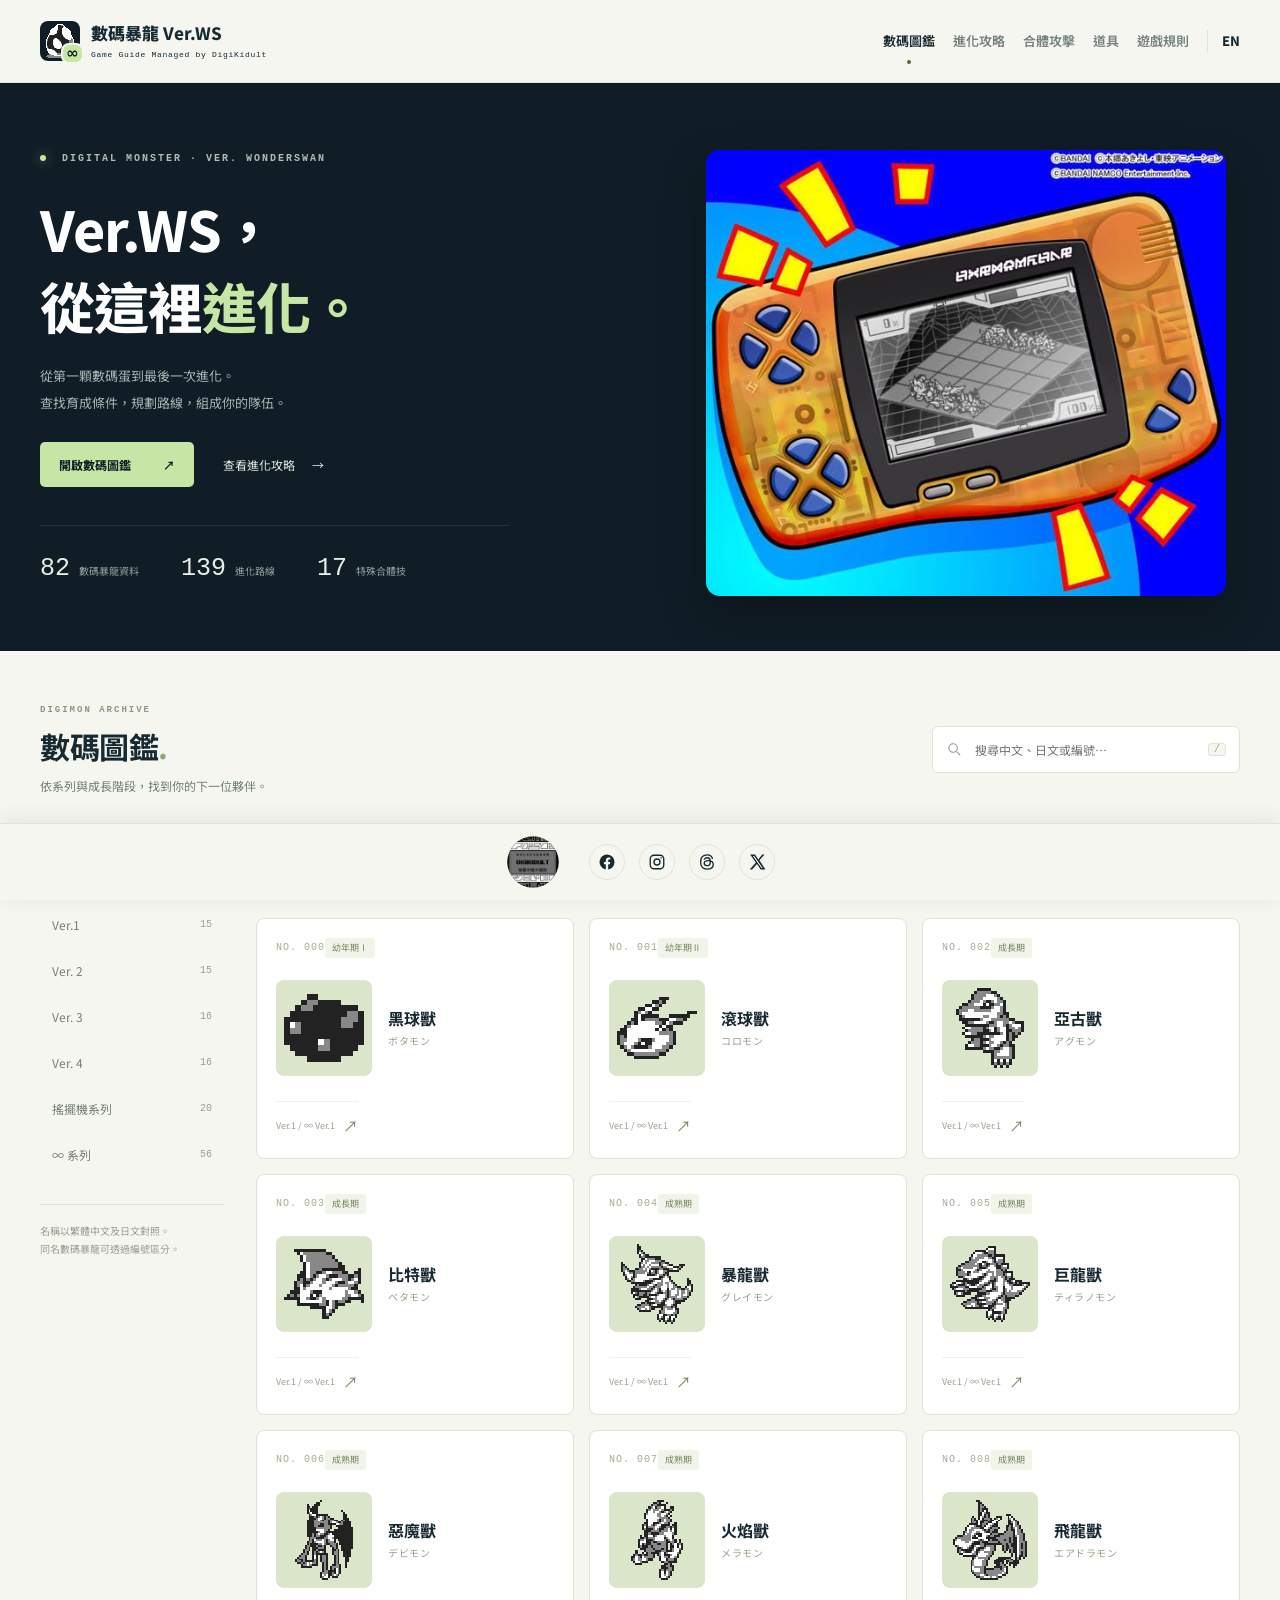
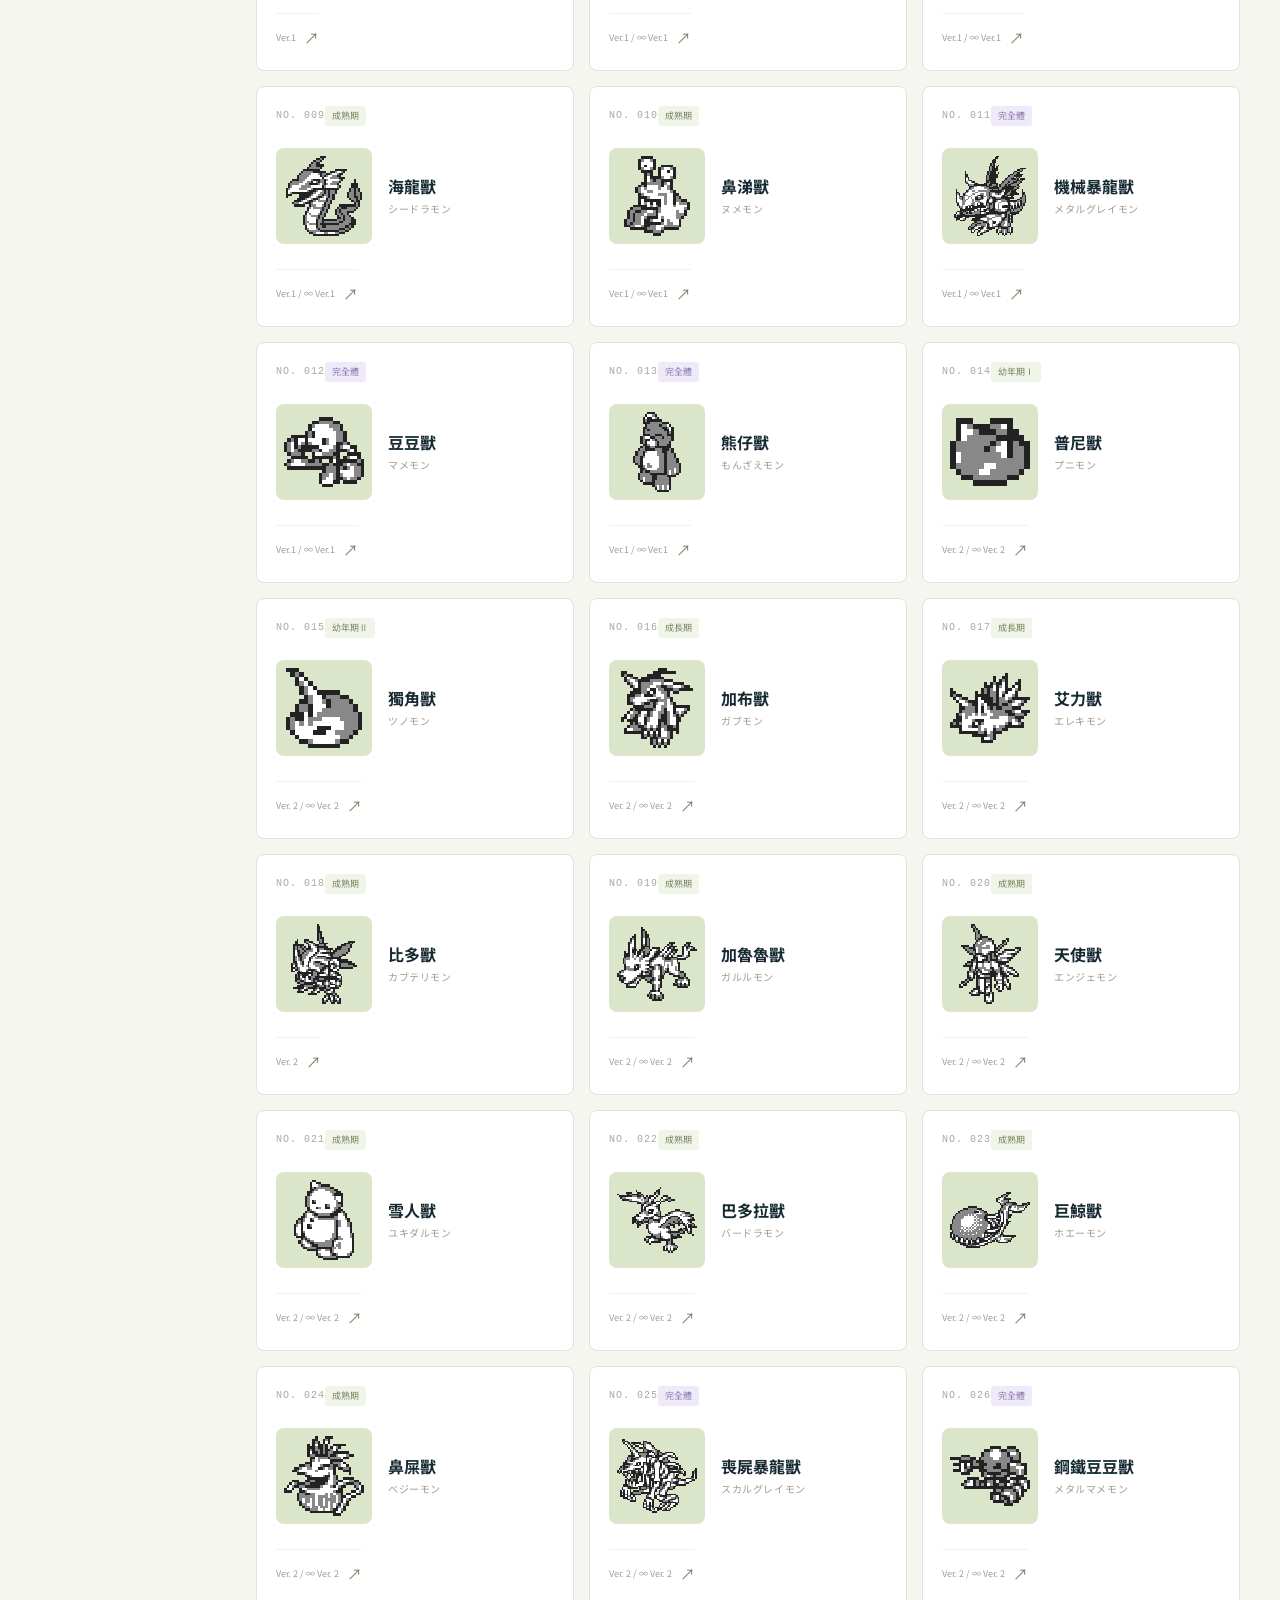
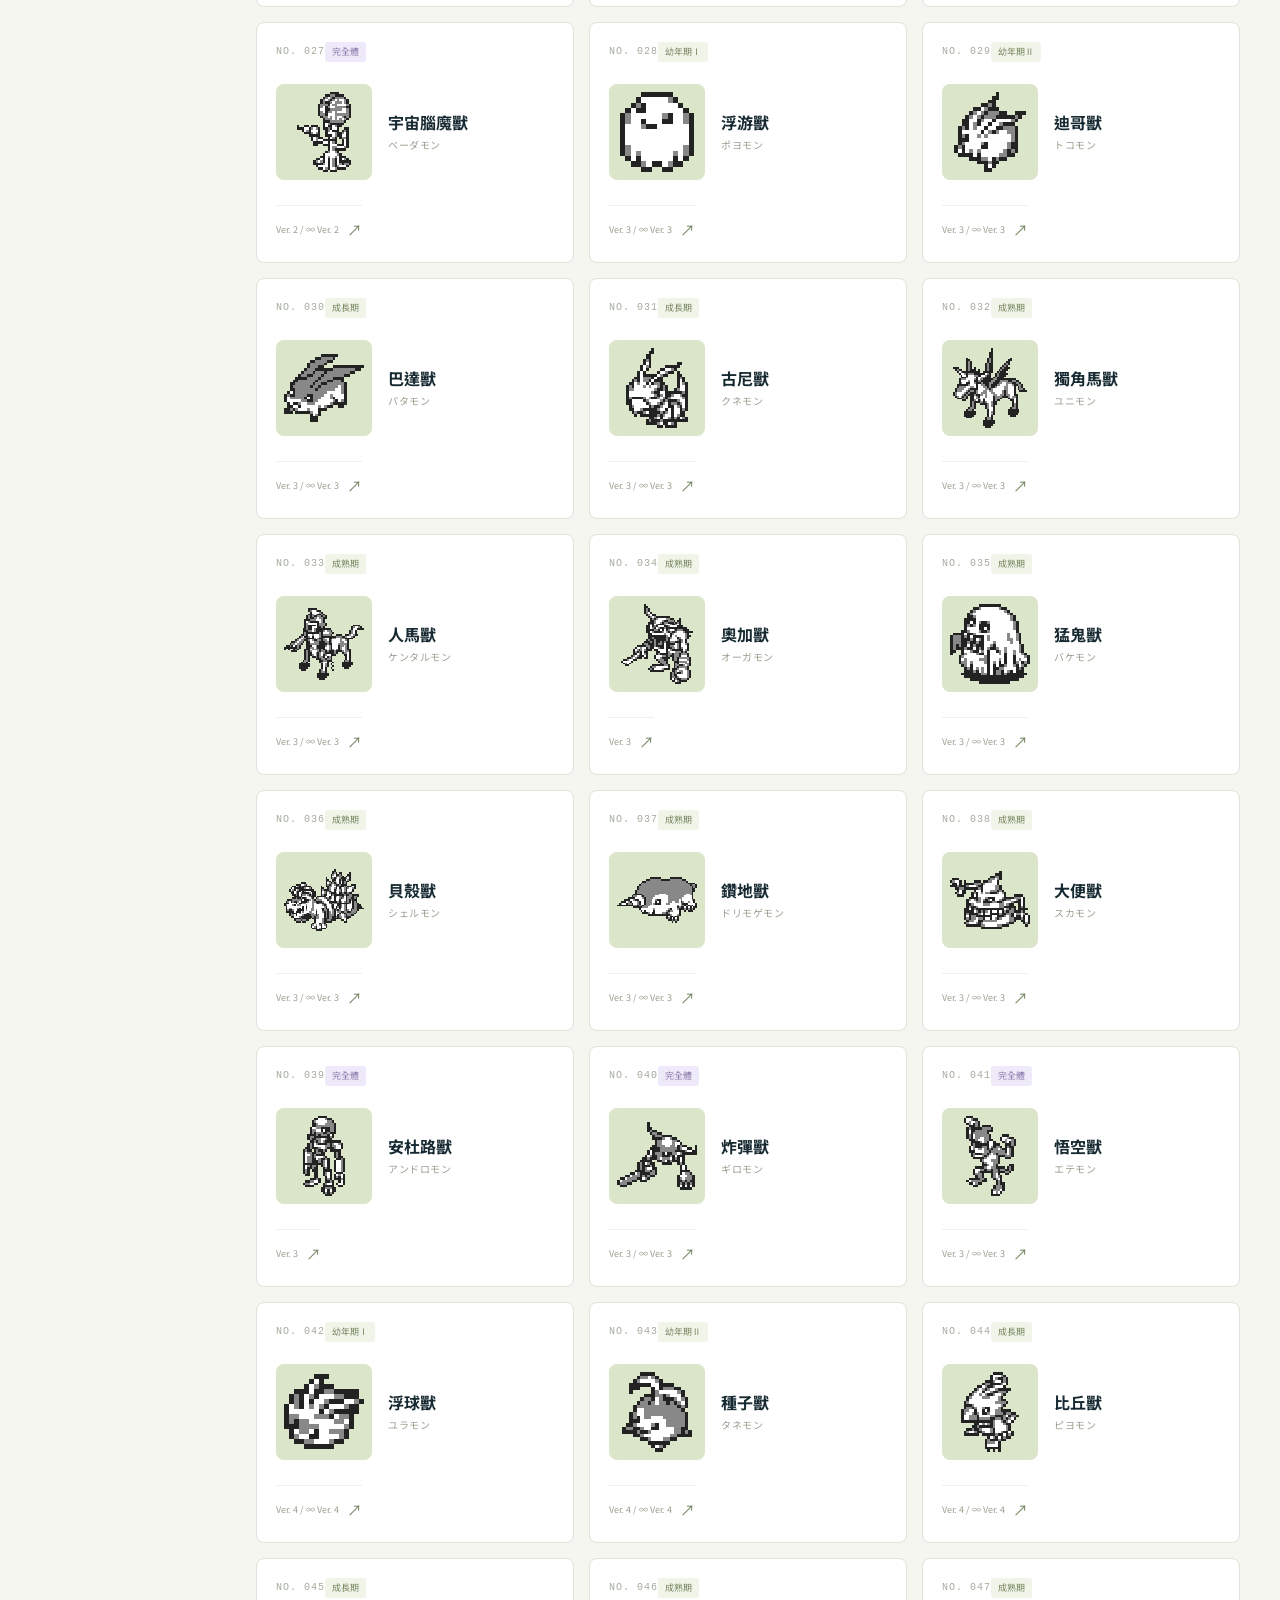
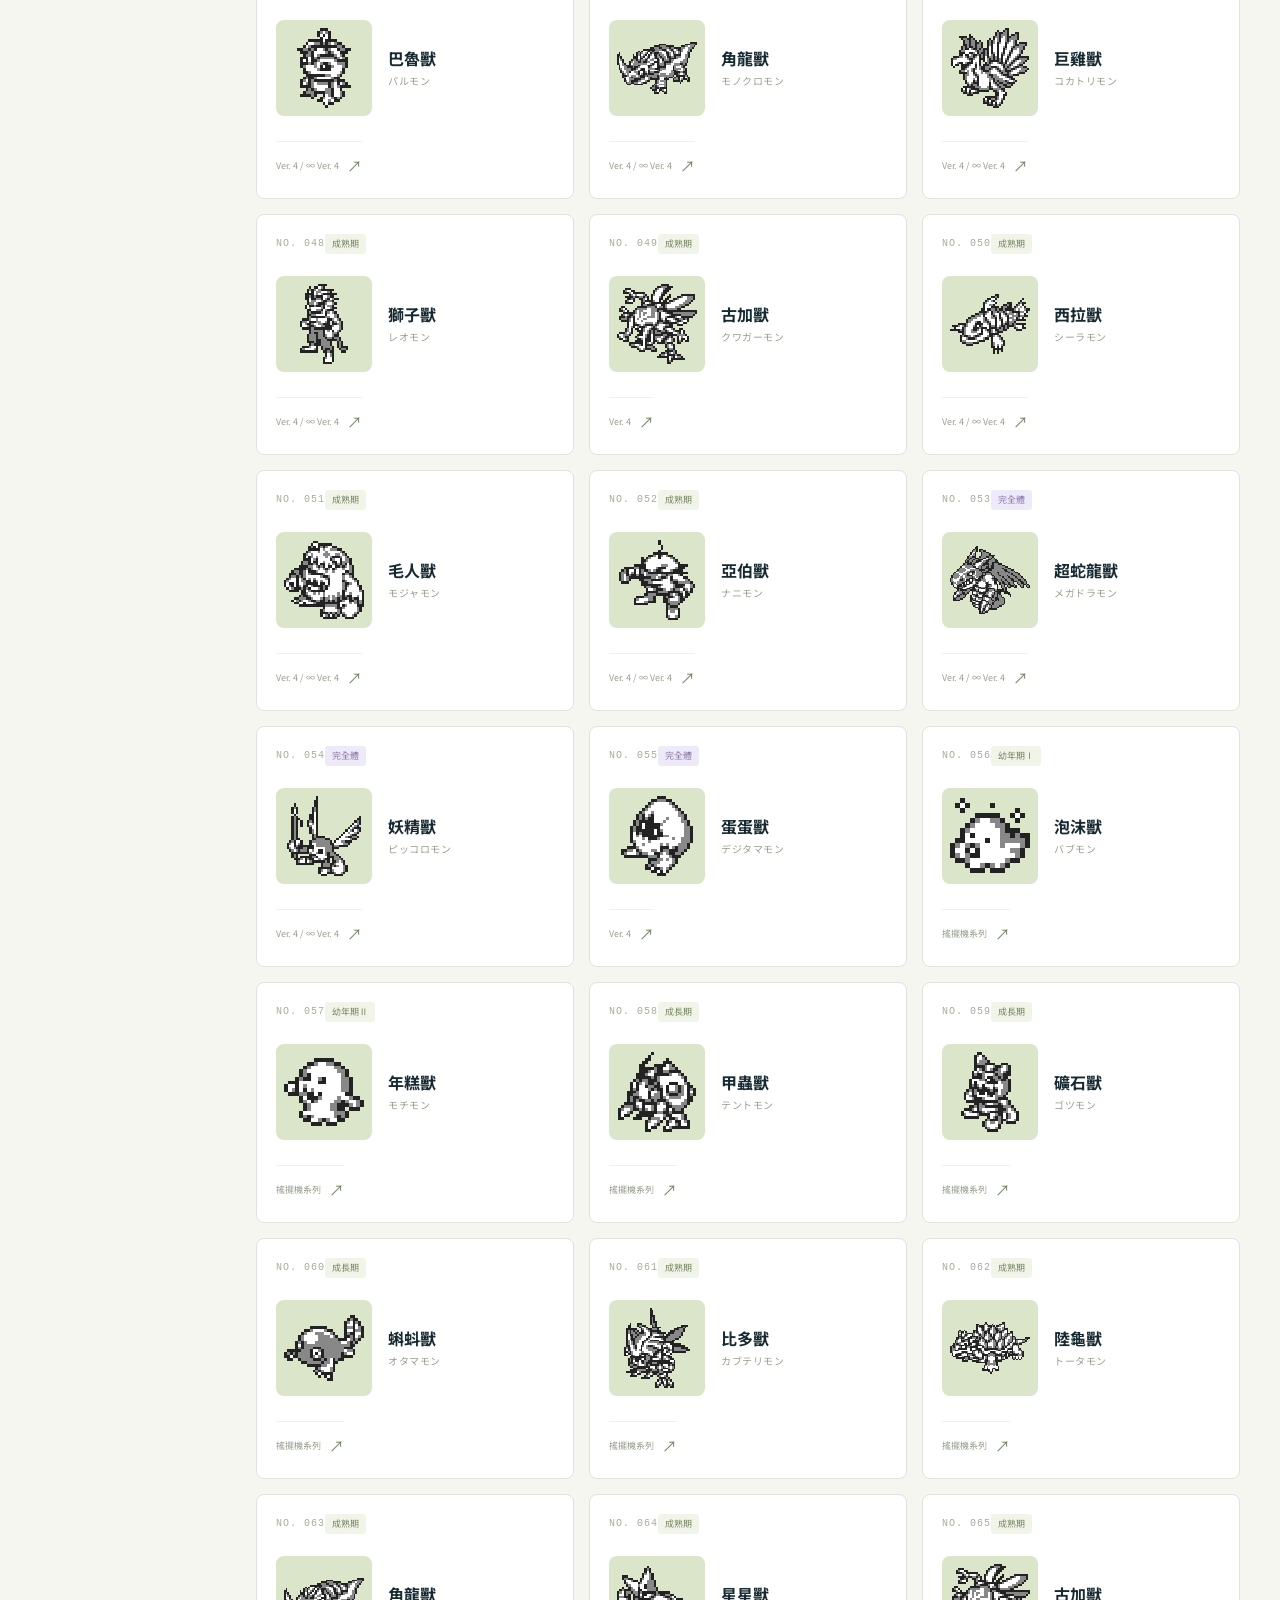
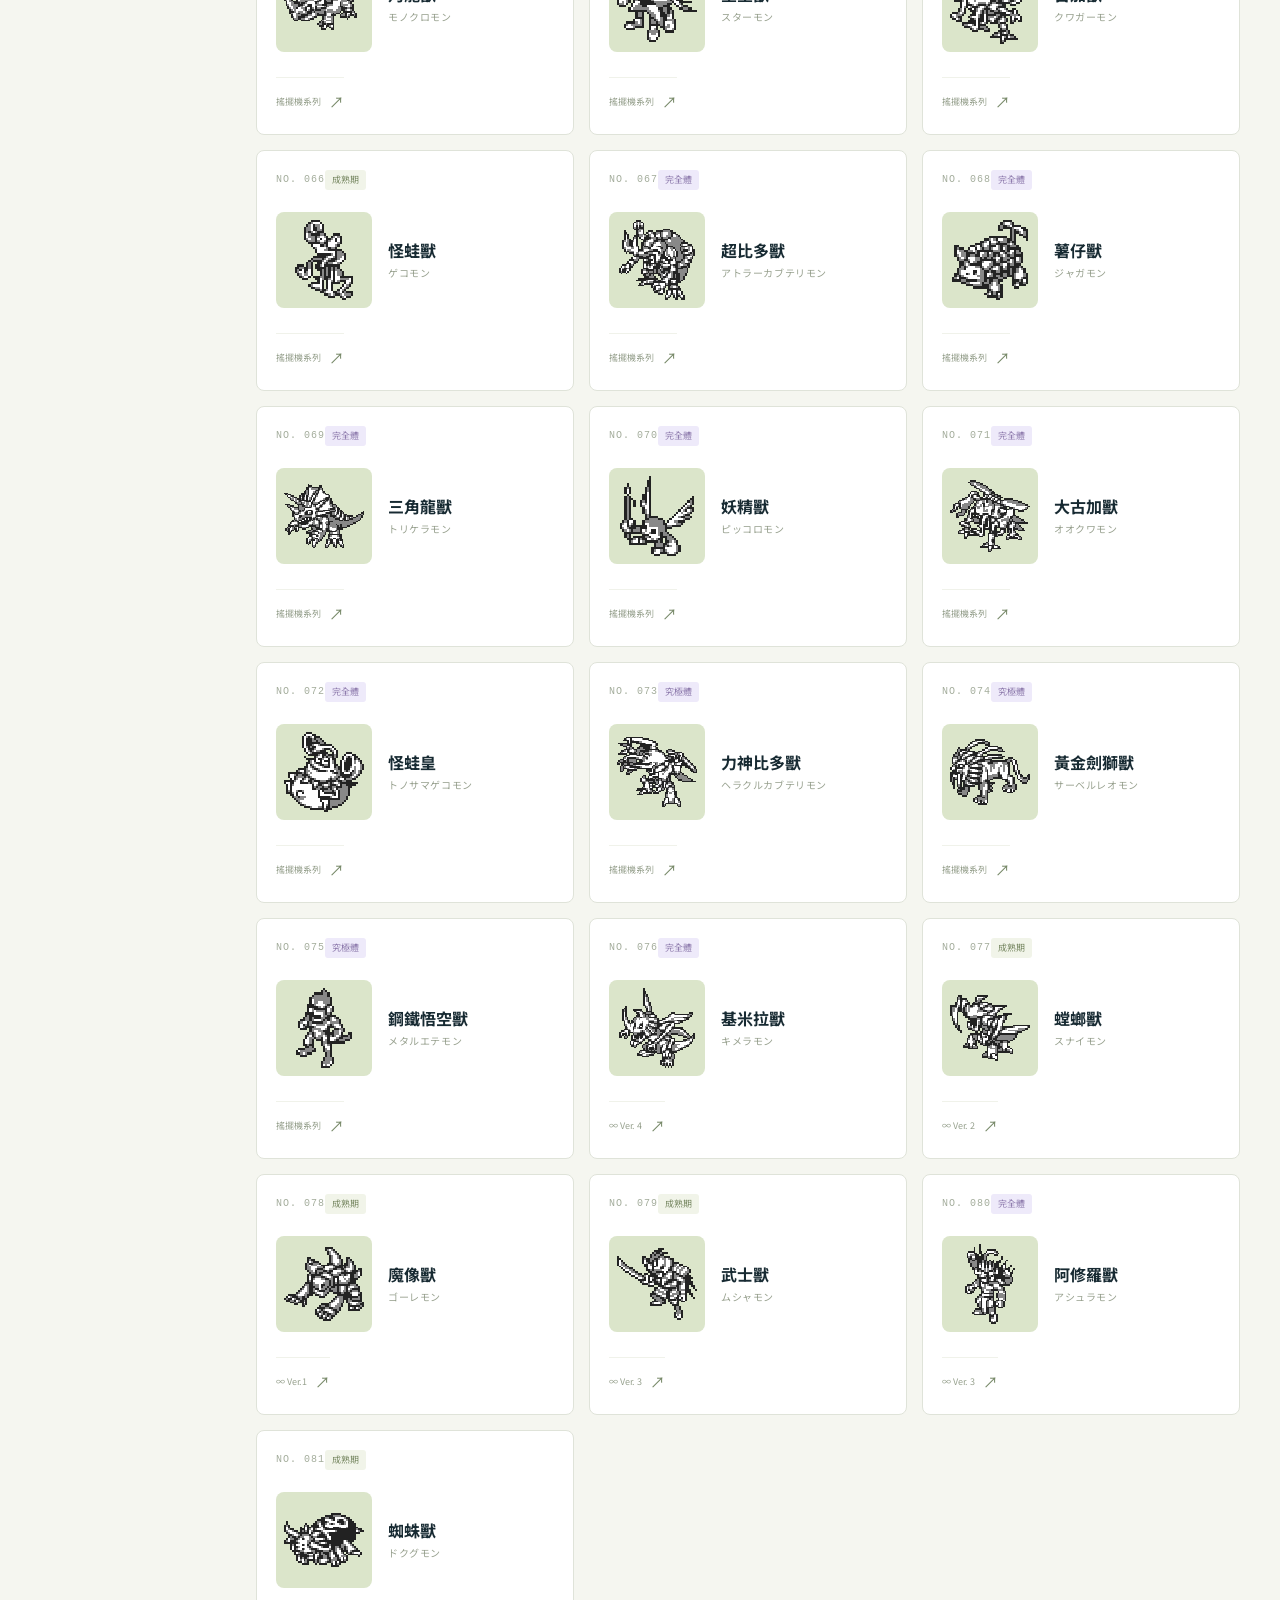
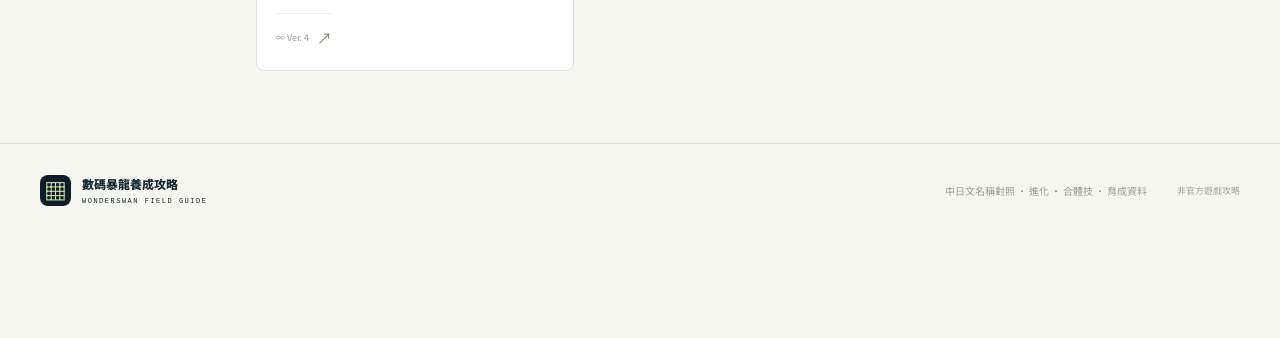
==== commit 206e2a3a: "Add files via upload" ====
--- a/index.html
+++ b/index.html
@@ -7,12 +7,14 @@
  <link rel="icon" href="./icon.svg" type="image/svg+xml"><link rel="stylesheet" href="./style.css">
  <script defer src="./data.js"></script><script defer src="./core.js"></script><script defer src="./app.js"></script>
 <link rel="stylesheet" href="./bottom-bar.css?v=20261018">
+<script defer src="./language-switch.js"></script>
+<link rel="alternate" hreflang="en" href="./index_en.html"><link rel="alternate" hreflang="zh-Hant" href="./index.html">
 </head>
 <body>
  <a class="skip" href="#main">跳至攻略內容</a>
  <header class="site-header"><div class="header-inner">
   <a class="brand" href="#/digimon" aria-label="回到數碼暴龍圖鑑"><span class="brand-mark egg-brand-mark"><img src="./infinity-egg.png" alt="タマゴ∞" width="40" height="40"><span class="infinity-badge" aria-hidden="true">∞</span></span><span>數碼暴龍 Ver.WS<span class="brand-sub">Game Guide Managed by DigiKidult</span></span></a>
-  <nav aria-label="主要導覽"><a href="#/digimon" data-nav="digimon">數碼圖鑑</a><a href="#/evolutions" data-nav="evolutions">進化攻略</a><a href="#/team" data-nav="team">合體攻擊</a><a href="#/items" data-nav="items">道具</a><a href="#/rules" data-nav="rules">遊戲規則</a></nav>
+  <nav aria-label="主要導覽"><a href="#/digimon" data-nav="digimon">數碼圖鑑</a><a href="#/evolutions" data-nav="evolutions">進化攻略</a><a href="#/team" data-nav="team">合體攻擊</a><a href="#/items" data-nav="items">道具</a><a href="#/rules" data-nav="rules">遊戲規則</a><a id="language-switch" class="language-switch" href="./index_en.html" lang="en" aria-label="Switch to English">EN</a></nav>
 
  </div></header>
  <section class="hero" id="hero"><div class="hero-inner">
--- a/style.css
+++ b/style.css
@@ -23,3 +23,6 @@
 
 /* Bottom floating social banner. */
 body{padding-bottom:110px}.bottom-social-banner{position:fixed;z-index:25;bottom:calc(14px + env(safe-area-inset-bottom,0px));left:50%;transform:translateX(-50%);display:flex;align-items:center;justify-content:center;gap:20px;padding:8px 20px 8px 10px;max-width:calc(100vw - 24px);border:1px solid #dfe3d9;border-radius:48px;background:rgba(245,246,240,.97);box-shadow:0 6px 28px #101d2626;backdrop-filter:blur(14px)}.bottom-social-banner .digikidult-logo{display:block;width:56px;height:56px;object-fit:cover;object-position:center;background:transparent;border:0;clip-path:circle(46% at 50% 50%);border-radius:50%;margin:0;flex-shrink:0}.bottom-social-banner .social-links{display:flex;flex-direction:row;align-items:center;justify-content:center;gap:10px;margin:0}.bottom-social-banner .social-links a{width:36px;height:36px}.bottom-social-banner .social-links svg{width:18px;height:18px}@media(max-width:700px){body{padding-bottom:100px}.bottom-social-banner{gap:14px;padding:7px 14px 7px 8px;bottom:calc(10px + env(safe-area-inset-bottom,0px))}.bottom-social-banner .digikidult-logo{width:48px;height:48px}.bottom-social-banner .social-links{gap:8px}.bottom-social-banner .social-links a{width:33px;height:33px}}
+
+/* Language navigation */
+.header-inner nav .language-switch{color:var(--ink);font-weight:800;border-left:1px solid var(--line);padding-left:14px}html[lang="en"] .header-inner nav{gap:16px}html[lang="en"] .header-inner{flex-wrap:wrap}html[lang="en"] .hero-stats{flex-wrap:wrap;gap:22px}html[lang="en"] .name-line h3{overflow-wrap:anywhere}html[lang="en"] .brand-sub{white-space:normal}html[lang="en"] .detail-stat-grid b{overflow-wrap:anywhere}html[lang="en"] .hero h1{font-size:clamp(34px,4vw,54px)}@media(max-width:700px){html[lang="en"] .header-inner nav{gap:14px;width:100%;overflow-x:auto;padding-bottom:8px}html[lang="en"] .header-inner nav a{flex-shrink:0}html[lang="en"] .detail-stat-grid{grid-template-columns:repeat(3,minmax(0,1fr))}html[lang="en"] .detail-stat span{font-size:10px}html[lang="en"] .hero-stats>div{flex-wrap:wrap;gap:4px}}
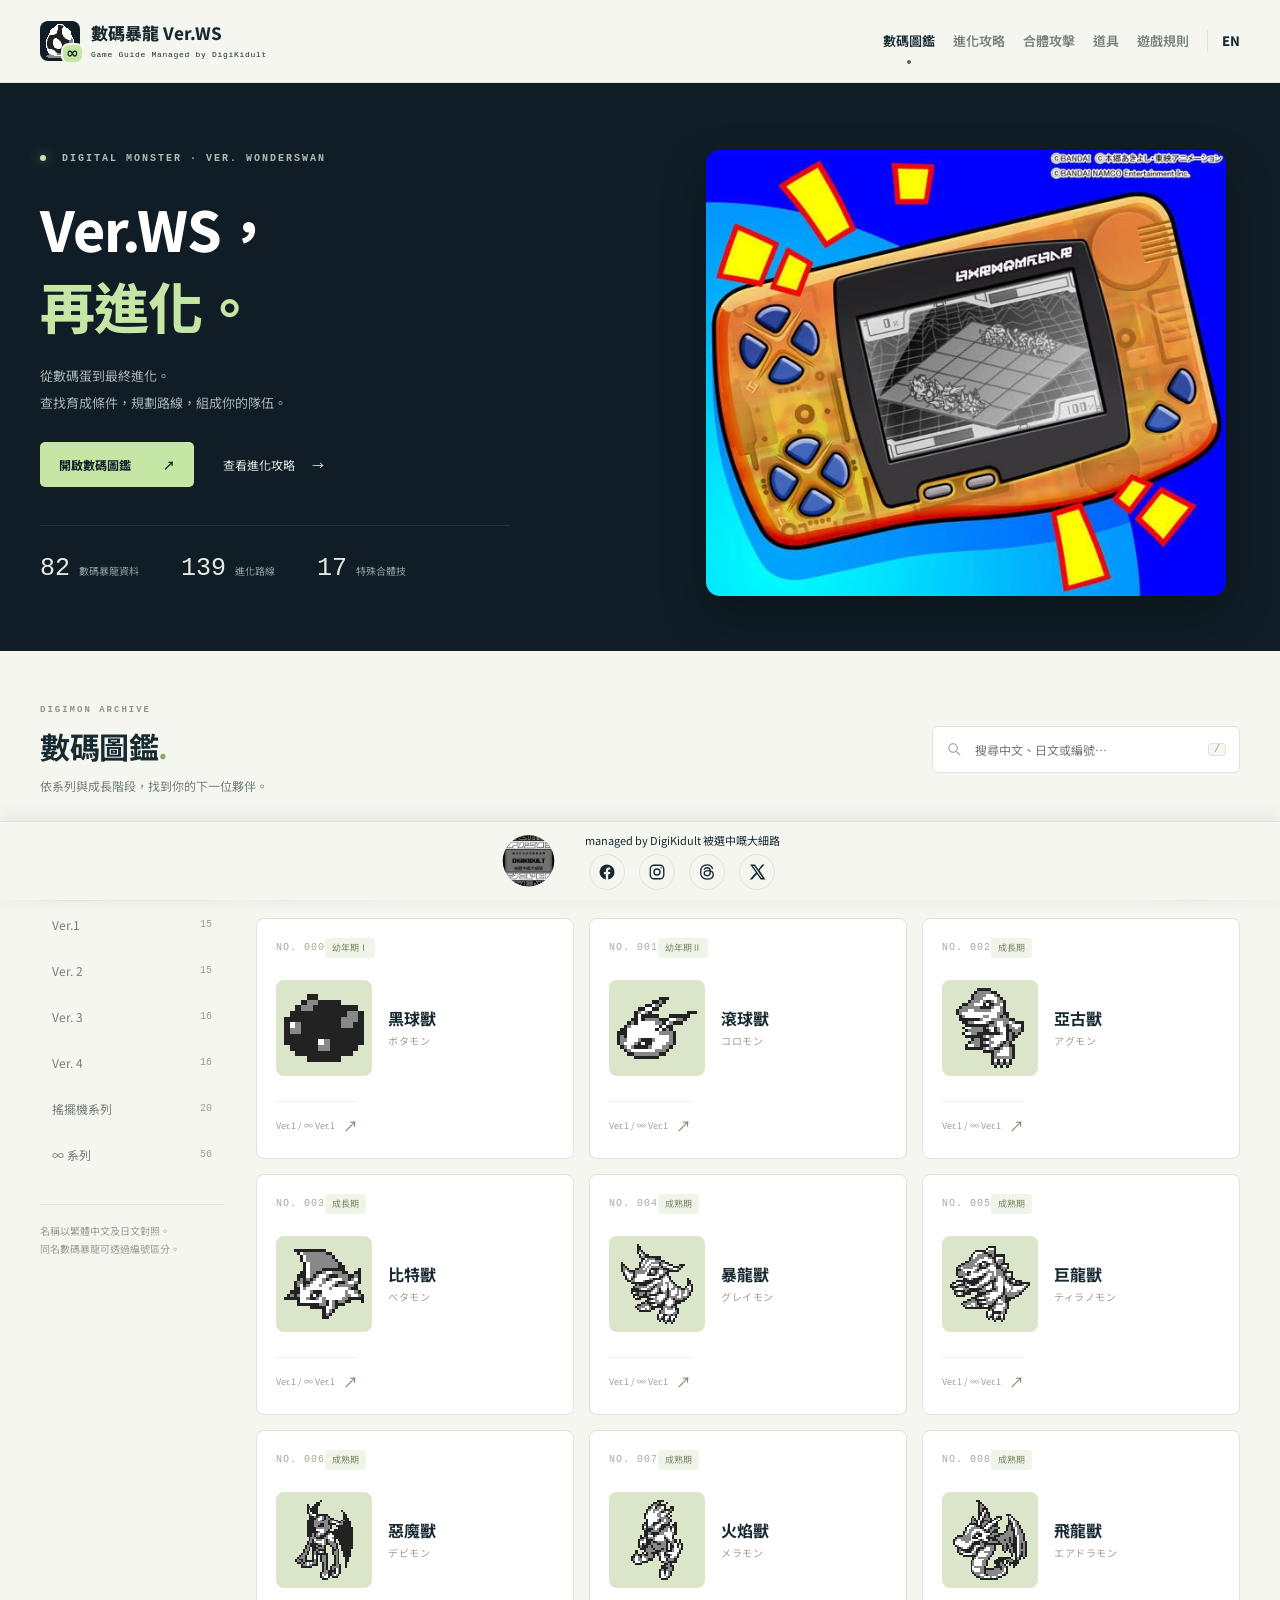
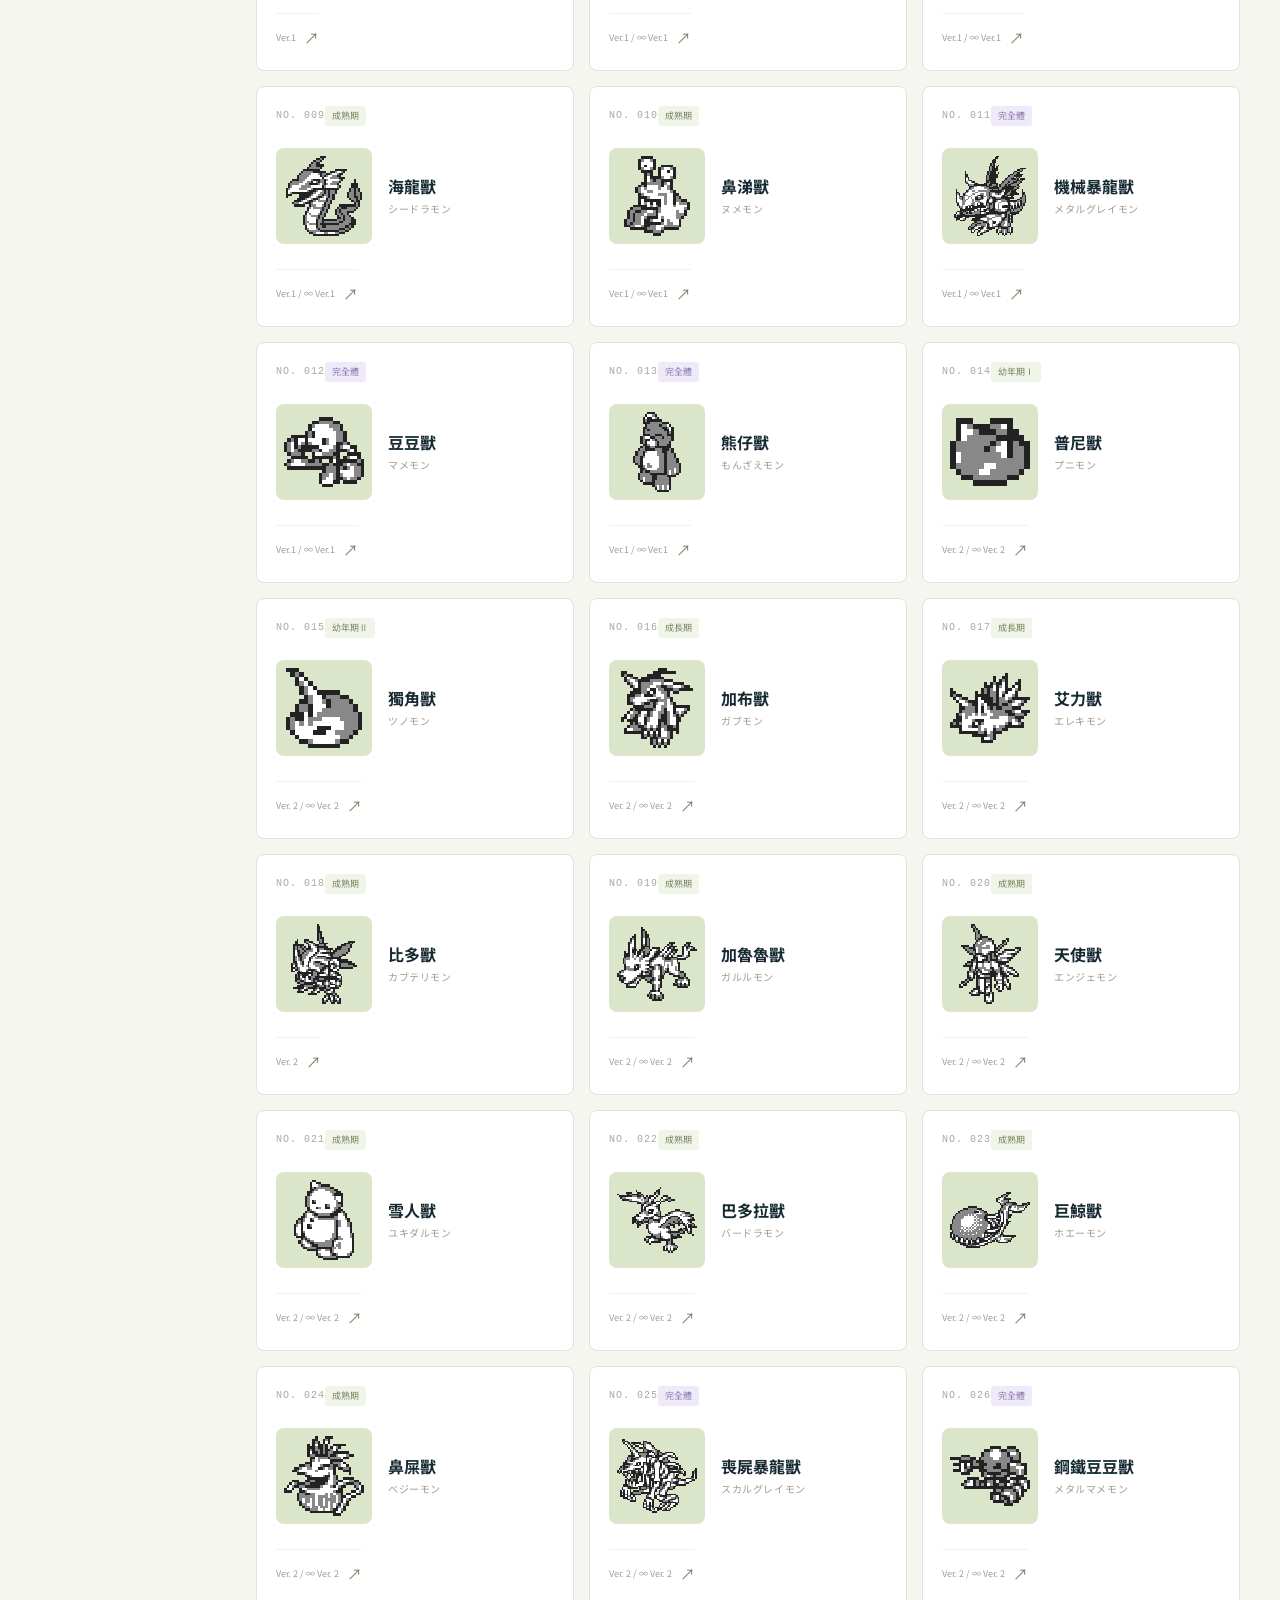
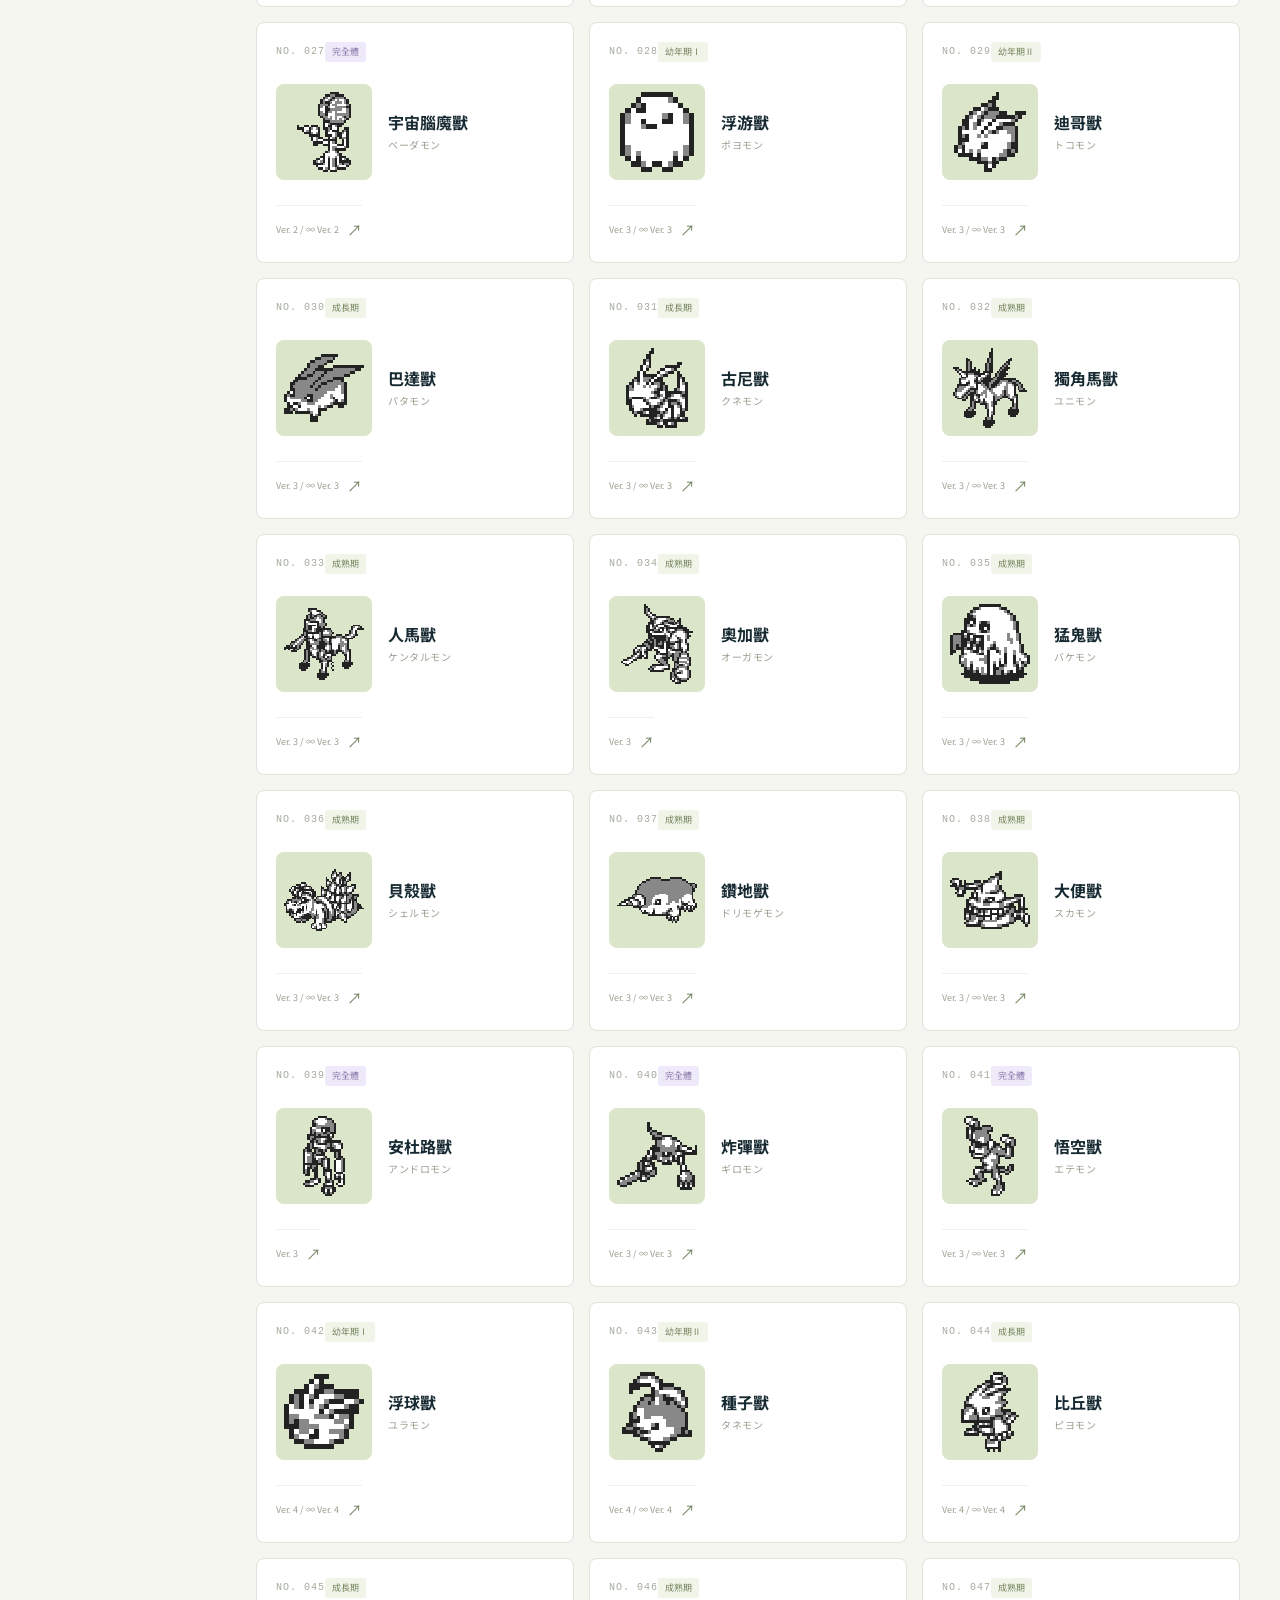
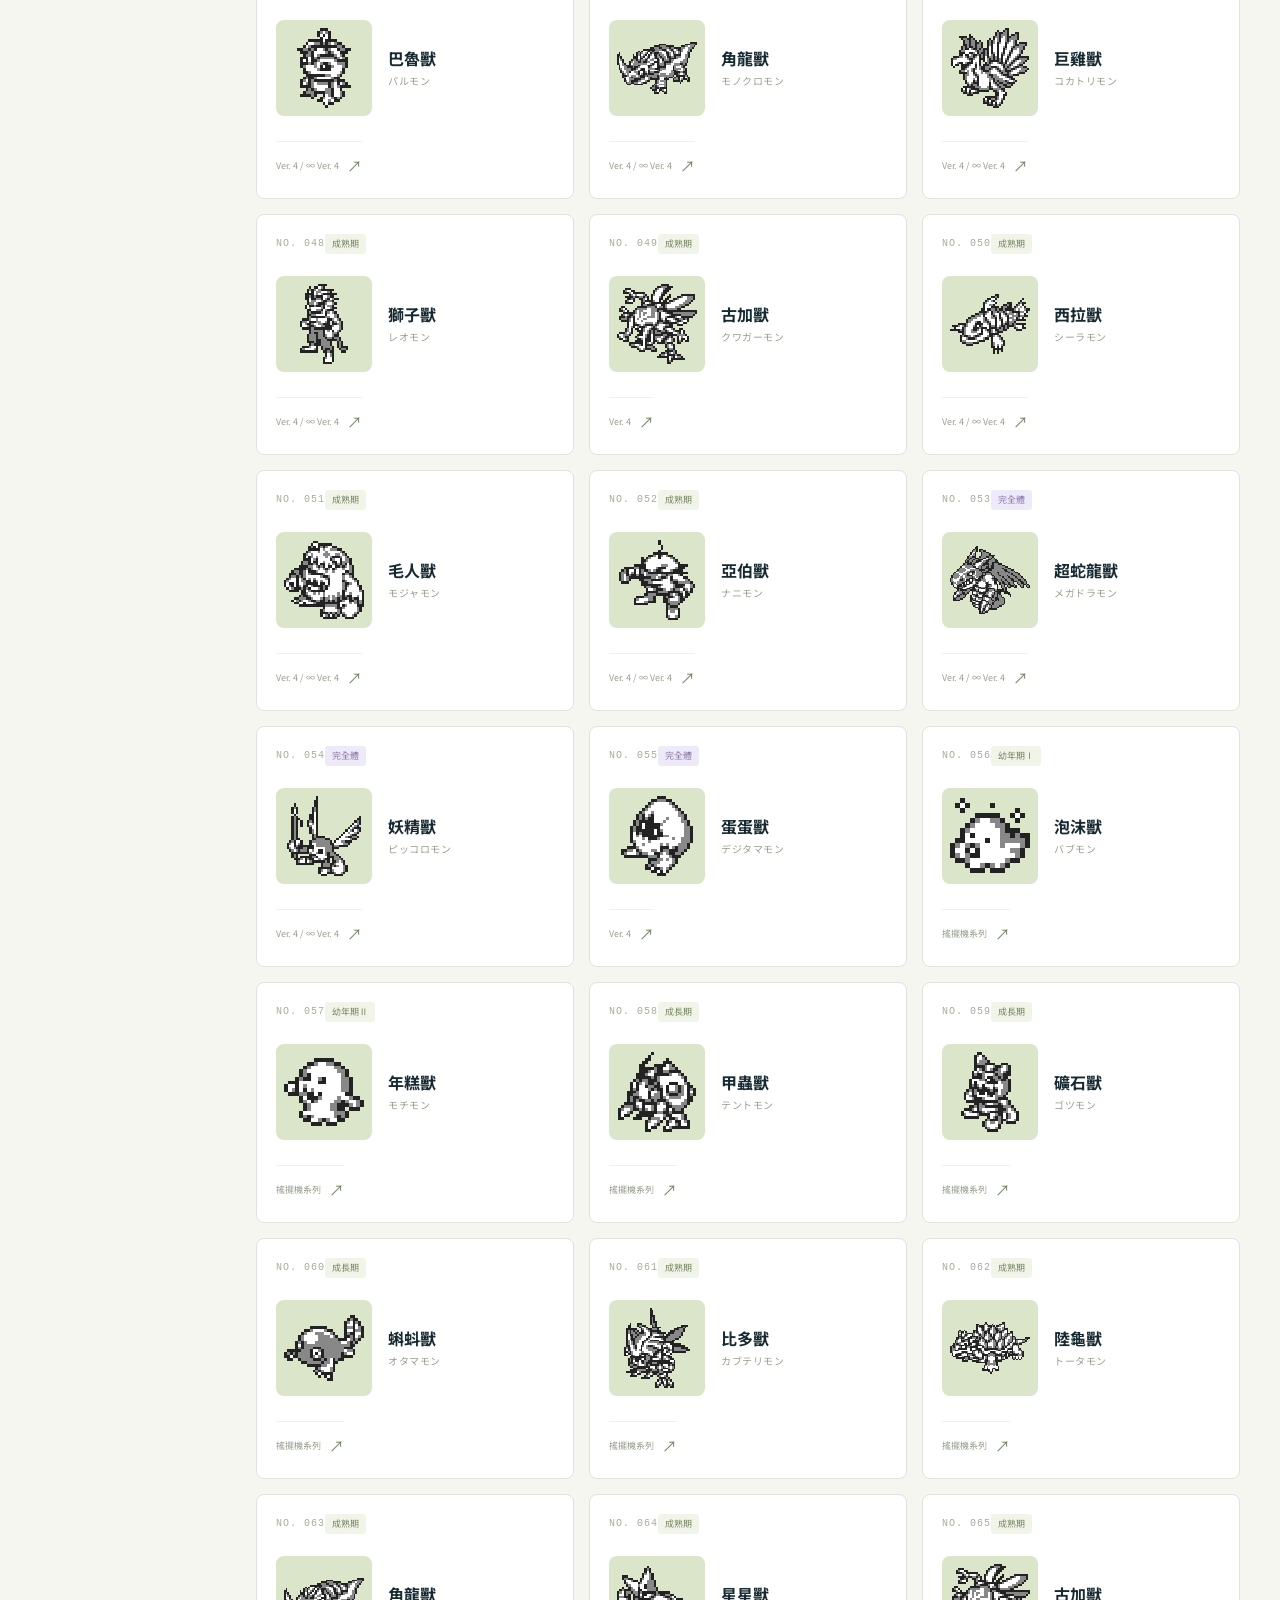
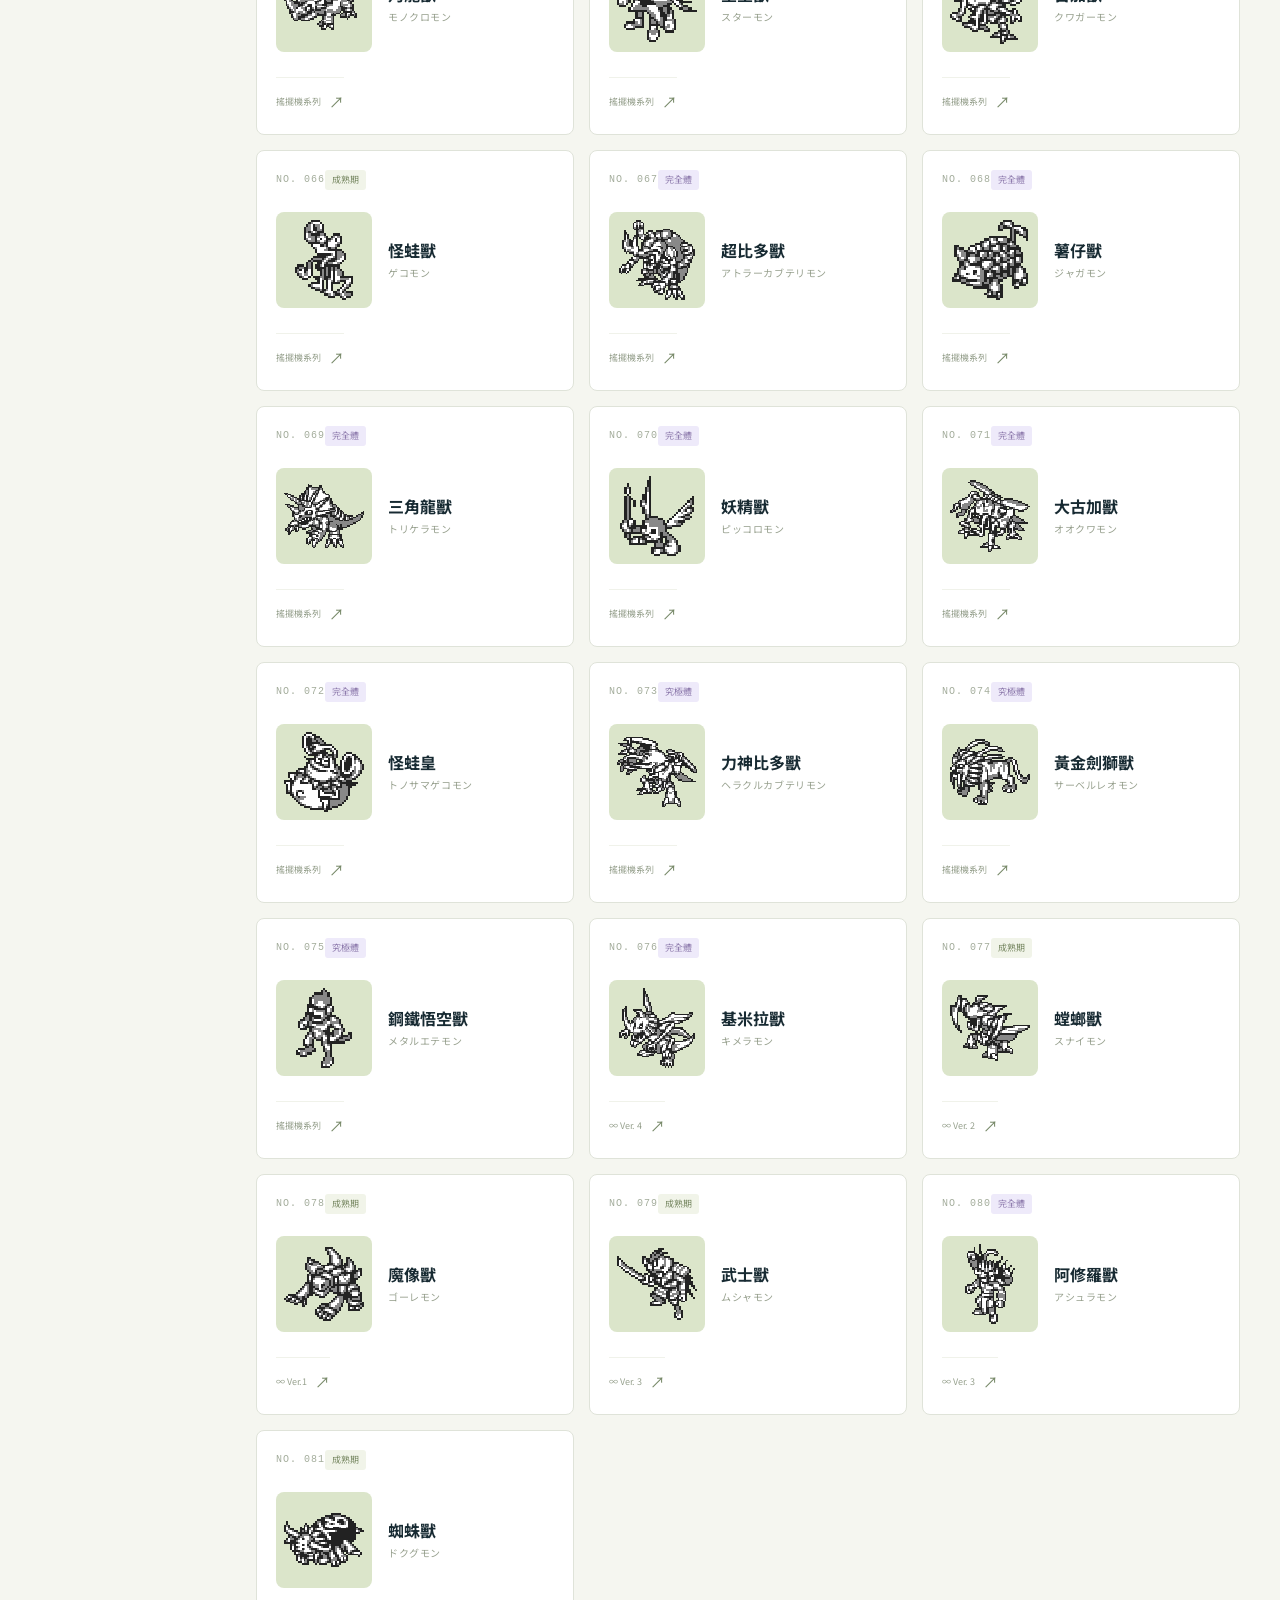
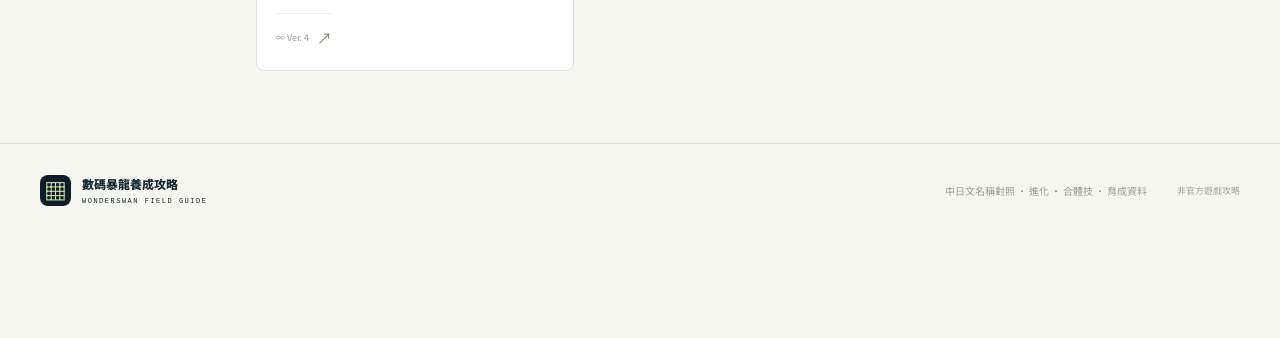
==== commit 718c4217: "Add files via upload" ====
--- a/index.html
+++ b/index.html
@@ -6,7 +6,7 @@
  <title>數碼暴龍養成攻略 · WonderSwan</title>
  <link rel="icon" href="./icon.svg" type="image/svg+xml"><link rel="stylesheet" href="./style.css">
  <script defer src="./data.js"></script><script defer src="./core.js"></script><script defer src="./app.js"></script>
-<link rel="stylesheet" href="./bottom-bar.css?v=20261018">
+<link rel="stylesheet" href="./bottom-bar.css?v=20261019-credit">
 <script defer src="./language-switch.js"></script>
 <link rel="alternate" hreflang="en" href="./index_en.html"><link rel="alternate" hreflang="zh-Hant" href="./index.html">
 </head>
@@ -18,7 +18,7 @@
 
  </div></header>
  <section class="hero" id="hero"><div class="hero-inner">
-  <div class="hero-copy"><p class="eyebrow"><span class="status-dot"></span> DIGITAL MONSTER · VER. WONDERSWAN</p><h1>Ver.WS，<br>從這裡<span>進化。</span></h1><p class="hero-description">從第一顆數碼蛋到最後一次進化。<br>查找育成條件，規劃路線，組成你的隊伍。</p><div class="hero-buttons"><a class="button primary" href="#catalog">開啟數碼圖鑑 <span aria-hidden="true">↗</span></a><a class="text-link" href="#/evolutions">查看進化攻略 <span aria-hidden="true">→</span></a></div>
+  <div class="hero-copy"><p class="eyebrow"><span class="status-dot"></span> DIGITAL MONSTER · VER. WONDERSWAN</p><h1>Ver.WS，<br><span>再進化。</span></h1><p class="hero-description">從數碼蛋到最終進化。<br>查找育成條件，規劃路線，組成你的隊伍。</p><div class="hero-buttons"><a class="button primary" href="#catalog">開啟數碼圖鑑 <span aria-hidden="true">↗</span></a><a class="text-link" href="#/evolutions">查看進化攻略 <span aria-hidden="true">→</span></a></div>
    <div class="hero-stats"><div><b>82</b><span>數碼暴龍資料</span></div><div><b>139</b><span>進化路線</span></div><div><b>17</b><span>特殊合體技</span></div></div>
   </div>
   <div class="device-scene"><img class="hero-device-image" src="./wonderswan-device.png" alt="橙色 WonderSwan 遊戲機，畫面顯示數碼暴龍對戰" width="590" height="506"></div>
@@ -27,5 +27,5 @@
  <div id="view"></div></section></main>
  <footer><div class="footer-inner"><div class="brand footer-brand"><span class="brand-mark" aria-hidden="true">▦</span><span>數碼暴龍養成攻略<span class="brand-sub">WONDERSWAN FIELD GUIDE</span></span></div><p>中日文名稱對照 · 進化 · 合體技 · 育成資料</p><span class="footer-small">非官方遊戲攻略</span></div></footer>
  <dialog id="detail" aria-labelledby="detail-title"><div id="detail-content"></div></dialog>
-  <div class="bottom-social-banner" role="complementary" aria-label="關注 DigiKidult"><img class="digikidult-logo" src="./digikidult-logo.png" alt="DigiKidult 被選中嘅大細路" width="52" height="52"><div class="social-links" role="group" aria-label="DigiKidult 社交平台"><a href="https://www.facebook.com/digikidult" target="_blank" rel="noopener noreferrer" aria-label="DigiKidult 的 Facebook（在新分頁開啟）" title="Facebook · @digikidult"><svg viewBox="0 0 24 24" width="20" height="20" aria-hidden="true"><path fill="currentColor" d="M22 12a10 10 0 1 0-11.56 9.88v-6.99H7.9V12h2.54V9.8c0-2.5 1.49-3.89 3.77-3.89 1.09 0 2.23.2 2.23.2v2.45h-1.26c-1.24 0-1.63.77-1.63 1.56V12h2.78l-.44 2.89h-2.34v6.99A10 10 0 0 0 22 12Z"/></svg></a><a href="https://www.instagram.com/digikidult/" target="_blank" rel="noopener noreferrer" aria-label="DigiKidult 的 Instagram（在新分頁開啟）" title="Instagram · @digikidult"><svg viewBox="0 0 24 24" width="20" height="20" aria-hidden="true"><g fill="none" stroke="currentColor" stroke-width="1.8"><rect x="3" y="3" width="18" height="18" rx="5"/><circle cx="12" cy="12" r="4"/></g><circle cx="17.5" cy="6.5" r="1" fill="currentColor"/></svg></a><a href="https://www.threads.net/@digikidult" target="_blank" rel="noopener noreferrer" aria-label="DigiKidult 的 Threads（在新分頁開啟）" title="Threads · @digikidult"><svg viewBox="0 0 24 24" width="20" height="20" aria-hidden="true"><path fill="none" stroke="currentColor" stroke-width="1.8" stroke-linecap="round" stroke-linejoin="round" d="M19.3 7.2C18.1 3.9 15.9 2.5 12.4 2.5 6.3 2.5 3.5 6.1 3.5 12s3.1 9.5 8.7 9.5c5.1 0 8.1-2.7 8.1-6.3 0-3.1-2.8-5-6.8-5-3.3 0-5.2 1.5-5.2 3.6 0 1.9 1.6 3.1 3.7 3.1 3.2 0 4.4-2.3 4.4-5.7 0-3.1-1.4-4.9-4.2-4.9-1.7 0-3 .7-3.8 1.9"/></svg></a><a href="https://x.com/digikidult" target="_blank" rel="noopener noreferrer" aria-label="DigiKidult 的 X（在新分頁開啟）" title="X · @digikidult"><svg viewBox="0 0 24 24" width="20" height="20" aria-hidden="true"><path fill="currentColor" d="M18.9 2H22l-6.8 7.8L23.2 22h-6.3L12 14.6 5.5 22H2.3l8.2-9.4L2.8 2h6.5l4.5 6.6L18.9 2Zm-1.1 18h1.7L8.3 3.9H6.5L17.8 20Z"/></svg></a></div></div>
+  <div class="bottom-social-banner" role="complementary" aria-label="關注 DigiKidult"><img class="digikidult-logo" src="./digikidult-logo.png" alt="DigiKidult 被選中嘅大細路" width="52" height="52"><div class="social-credit-group"><p class="social-credit">managed by DigiKidult 被選中嘅大細路</p><div class="social-links" role="group" aria-label="DigiKidult 社交平台"><a href="https://www.facebook.com/digikidult" target="_blank" rel="noopener noreferrer" aria-label="DigiKidult 的 Facebook（在新分頁開啟）" title="Facebook · @digikidult"><svg viewBox="0 0 24 24" width="20" height="20" aria-hidden="true"><path fill="currentColor" d="M22 12a10 10 0 1 0-11.56 9.88v-6.99H7.9V12h2.54V9.8c0-2.5 1.49-3.89 3.77-3.89 1.09 0 2.23.2 2.23.2v2.45h-1.26c-1.24 0-1.63.77-1.63 1.56V12h2.78l-.44 2.89h-2.34v6.99A10 10 0 0 0 22 12Z"/></svg></a><a href="https://www.instagram.com/digikidult/" target="_blank" rel="noopener noreferrer" aria-label="DigiKidult 的 Instagram（在新分頁開啟）" title="Instagram · @digikidult"><svg viewBox="0 0 24 24" width="20" height="20" aria-hidden="true"><g fill="none" stroke="currentColor" stroke-width="1.8"><rect x="3" y="3" width="18" height="18" rx="5"/><circle cx="12" cy="12" r="4"/></g><circle cx="17.5" cy="6.5" r="1" fill="currentColor"/></svg></a><a href="https://www.threads.net/@digikidult" target="_blank" rel="noopener noreferrer" aria-label="DigiKidult 的 Threads（在新分頁開啟）" title="Threads · @digikidult"><svg viewBox="0 0 24 24" width="20" height="20" aria-hidden="true"><path fill="none" stroke="currentColor" stroke-width="1.8" stroke-linecap="round" stroke-linejoin="round" d="M19.3 7.2C18.1 3.9 15.9 2.5 12.4 2.5 6.3 2.5 3.5 6.1 3.5 12s3.1 9.5 8.7 9.5c5.1 0 8.1-2.7 8.1-6.3 0-3.1-2.8-5-6.8-5-3.3 0-5.2 1.5-5.2 3.6 0 1.9 1.6 3.1 3.7 3.1 3.2 0 4.4-2.3 4.4-5.7 0-3.1-1.4-4.9-4.2-4.9-1.7 0-3 .7-3.8 1.9"/></svg></a><a href="https://x.com/digikidult" target="_blank" rel="noopener noreferrer" aria-label="DigiKidult 的 X（在新分頁開啟）" title="X · @digikidult"><svg viewBox="0 0 24 24" width="20" height="20" aria-hidden="true"><path fill="currentColor" d="M18.9 2H22l-6.8 7.8L23.2 22h-6.3L12 14.6 5.5 22H2.3l8.2-9.4L2.8 2h6.5l4.5 6.6L18.9 2Zm-1.1 18h1.7L8.3 3.9H6.5L17.8 20Z"/></svg></a></div></div></div>
 </body></html>
--- a/bottom-bar.css
+++ b/bottom-bar.css
@@ -3,3 +3,9 @@
 .bottom-social-banner{position:fixed;inset:auto 0 0;transform:none;width:100%;max-width:none;border:0;border-top:1px solid var(--line);border-radius:0;z-index:50;gap:28px;padding:10px 24px calc(10px + env(safe-area-inset-bottom,0px));background:rgba(245,246,240,.98);box-shadow:0 -3px 20px #101d2614}
 .bottom-social-banner .social-links{margin:0;gap:14px}
 @media(max-width:700px){body{padding-bottom:90px}.bottom-social-banner{inset:auto 0 0;gap:22px;padding:8px 16px calc(8px + env(safe-area-inset-bottom,0px))}.bottom-social-banner .social-links{gap:12px;margin:0}}
+
+/* Social management credit */
+.social-credit-group{display:flex;flex-direction:column;align-items:center;justify-content:center;gap:6px;min-width:0}
+.bottom-social-banner .social-credit{margin:0;color:var(--ink);font-size:11px;line-height:1.5;white-space:nowrap;text-align:center}
+.bottom-social-banner .social-credit-group .social-links{margin:0;justify-content:center}
+@media(max-width:380px){.bottom-social-banner{gap:10px;padding-left:10px;padding-right:10px}.bottom-social-banner .social-credit{font-size:10px}.bottom-social-banner .digikidult-logo{width:42px;height:42px}}
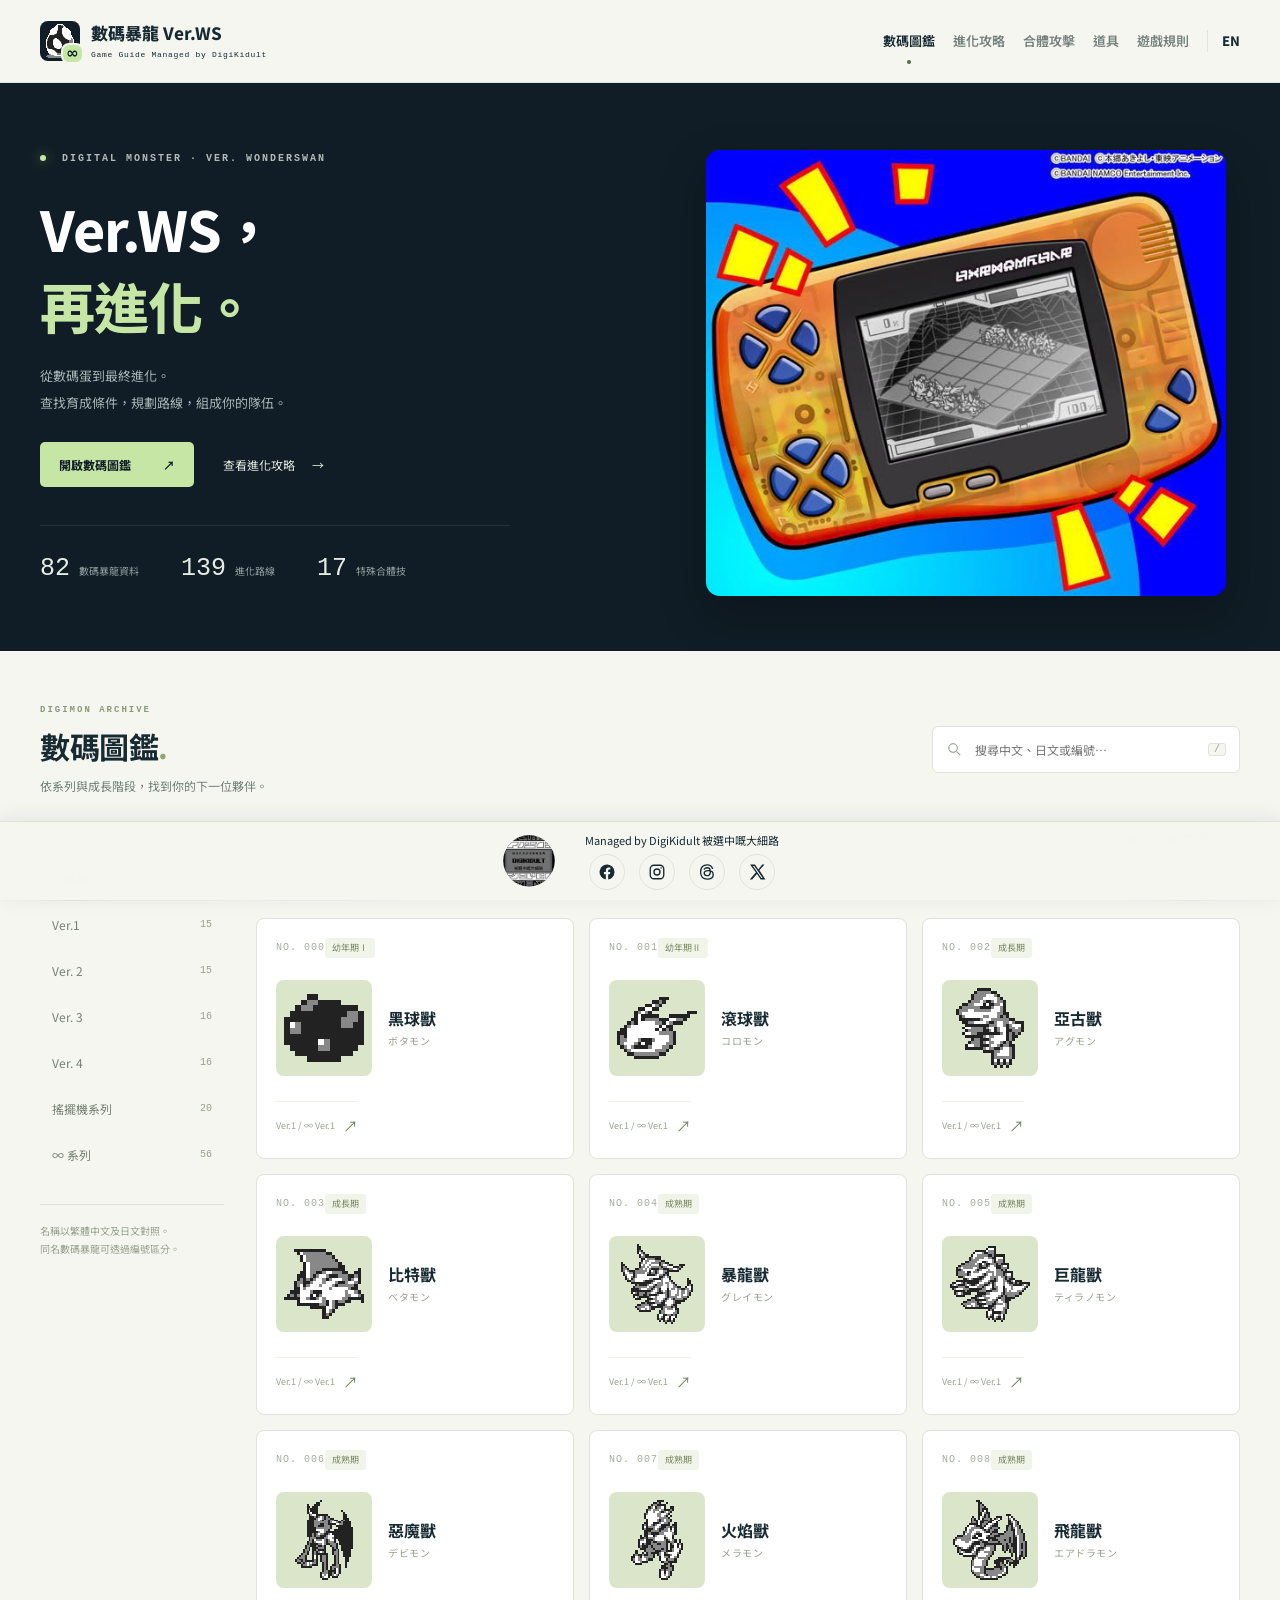
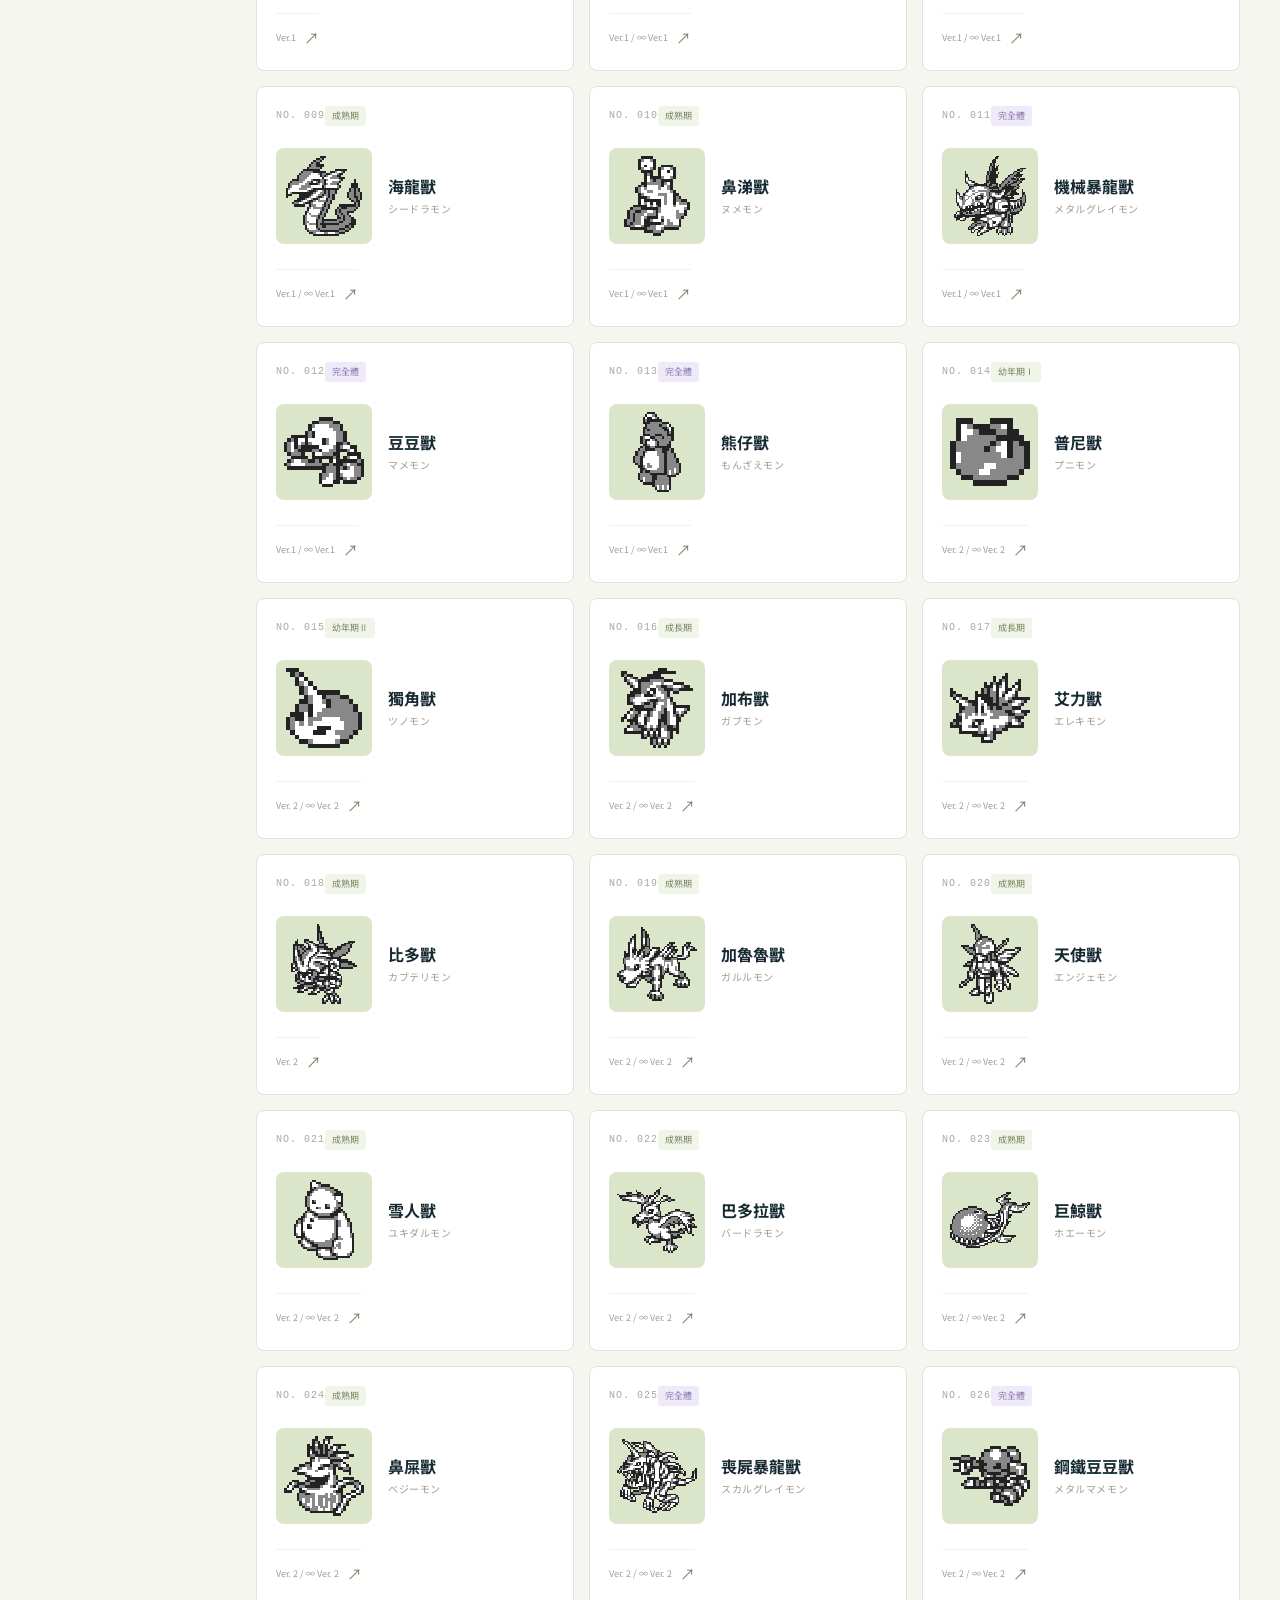
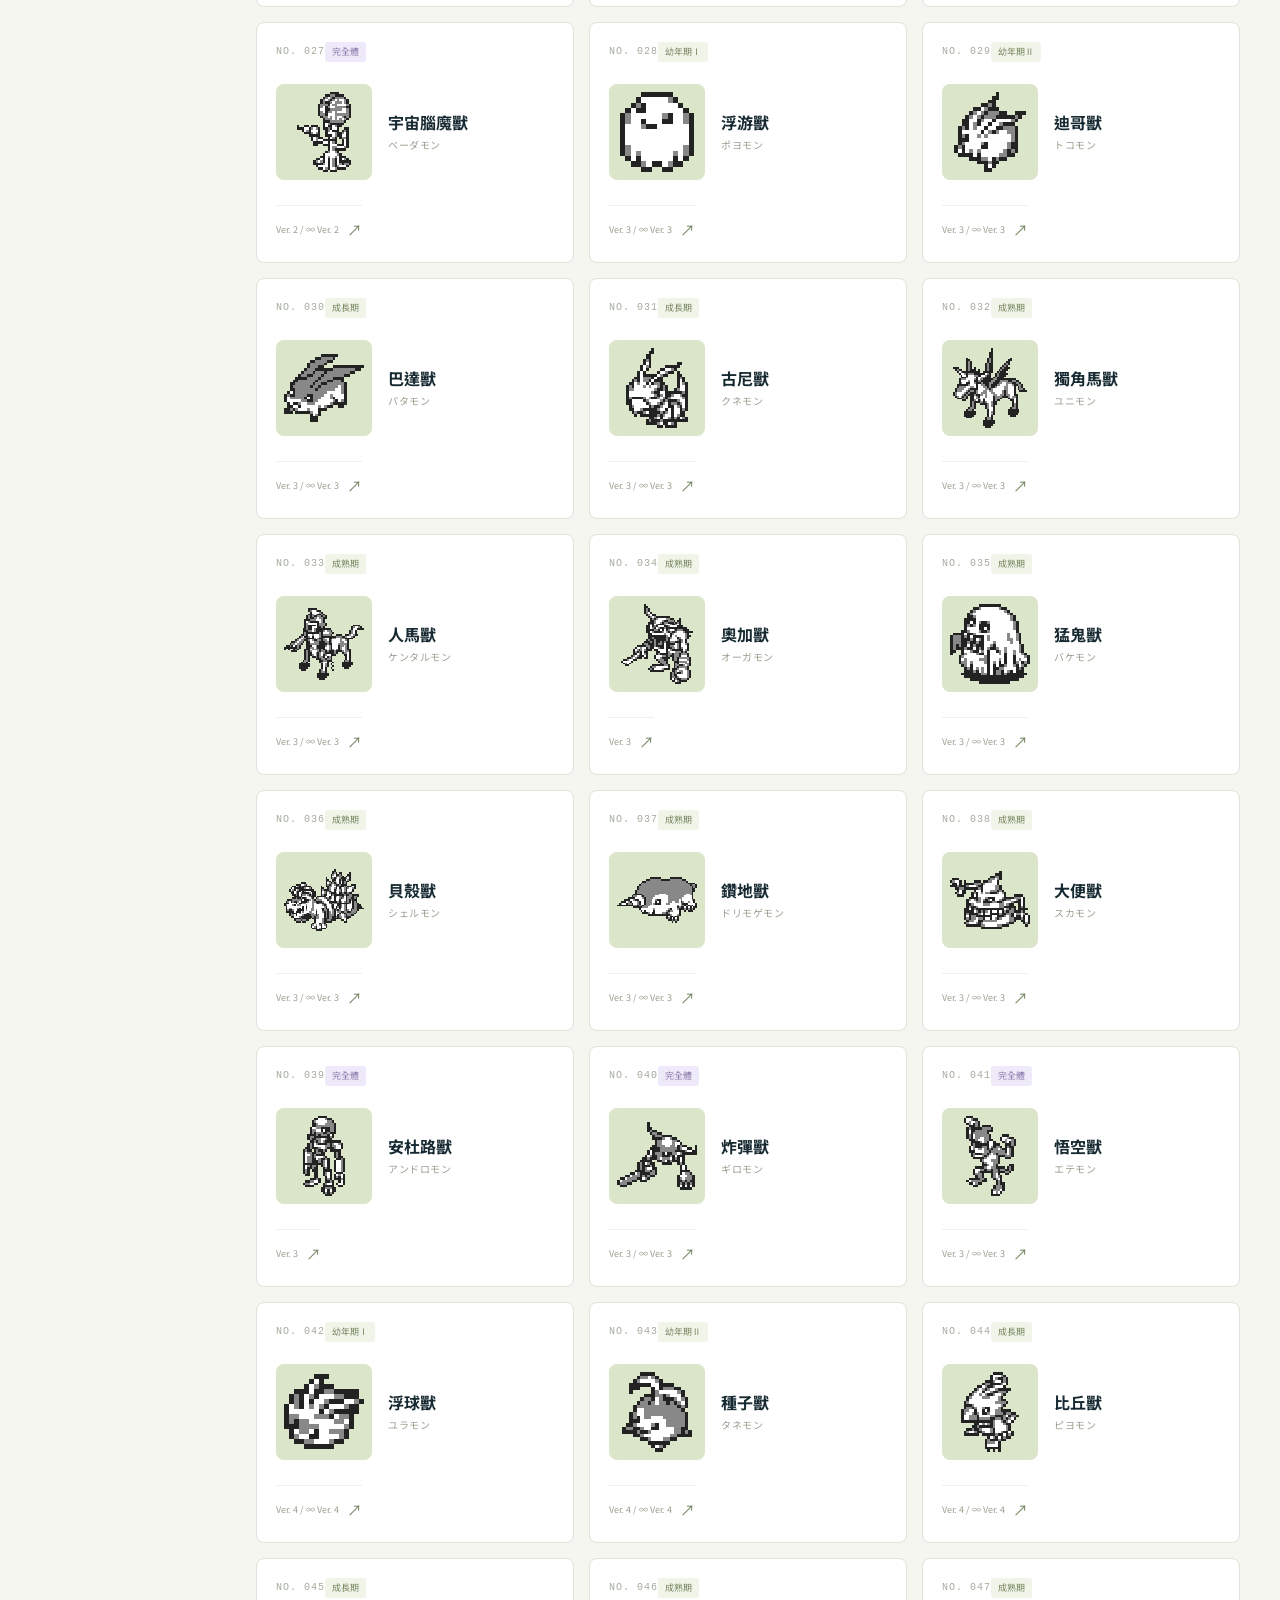
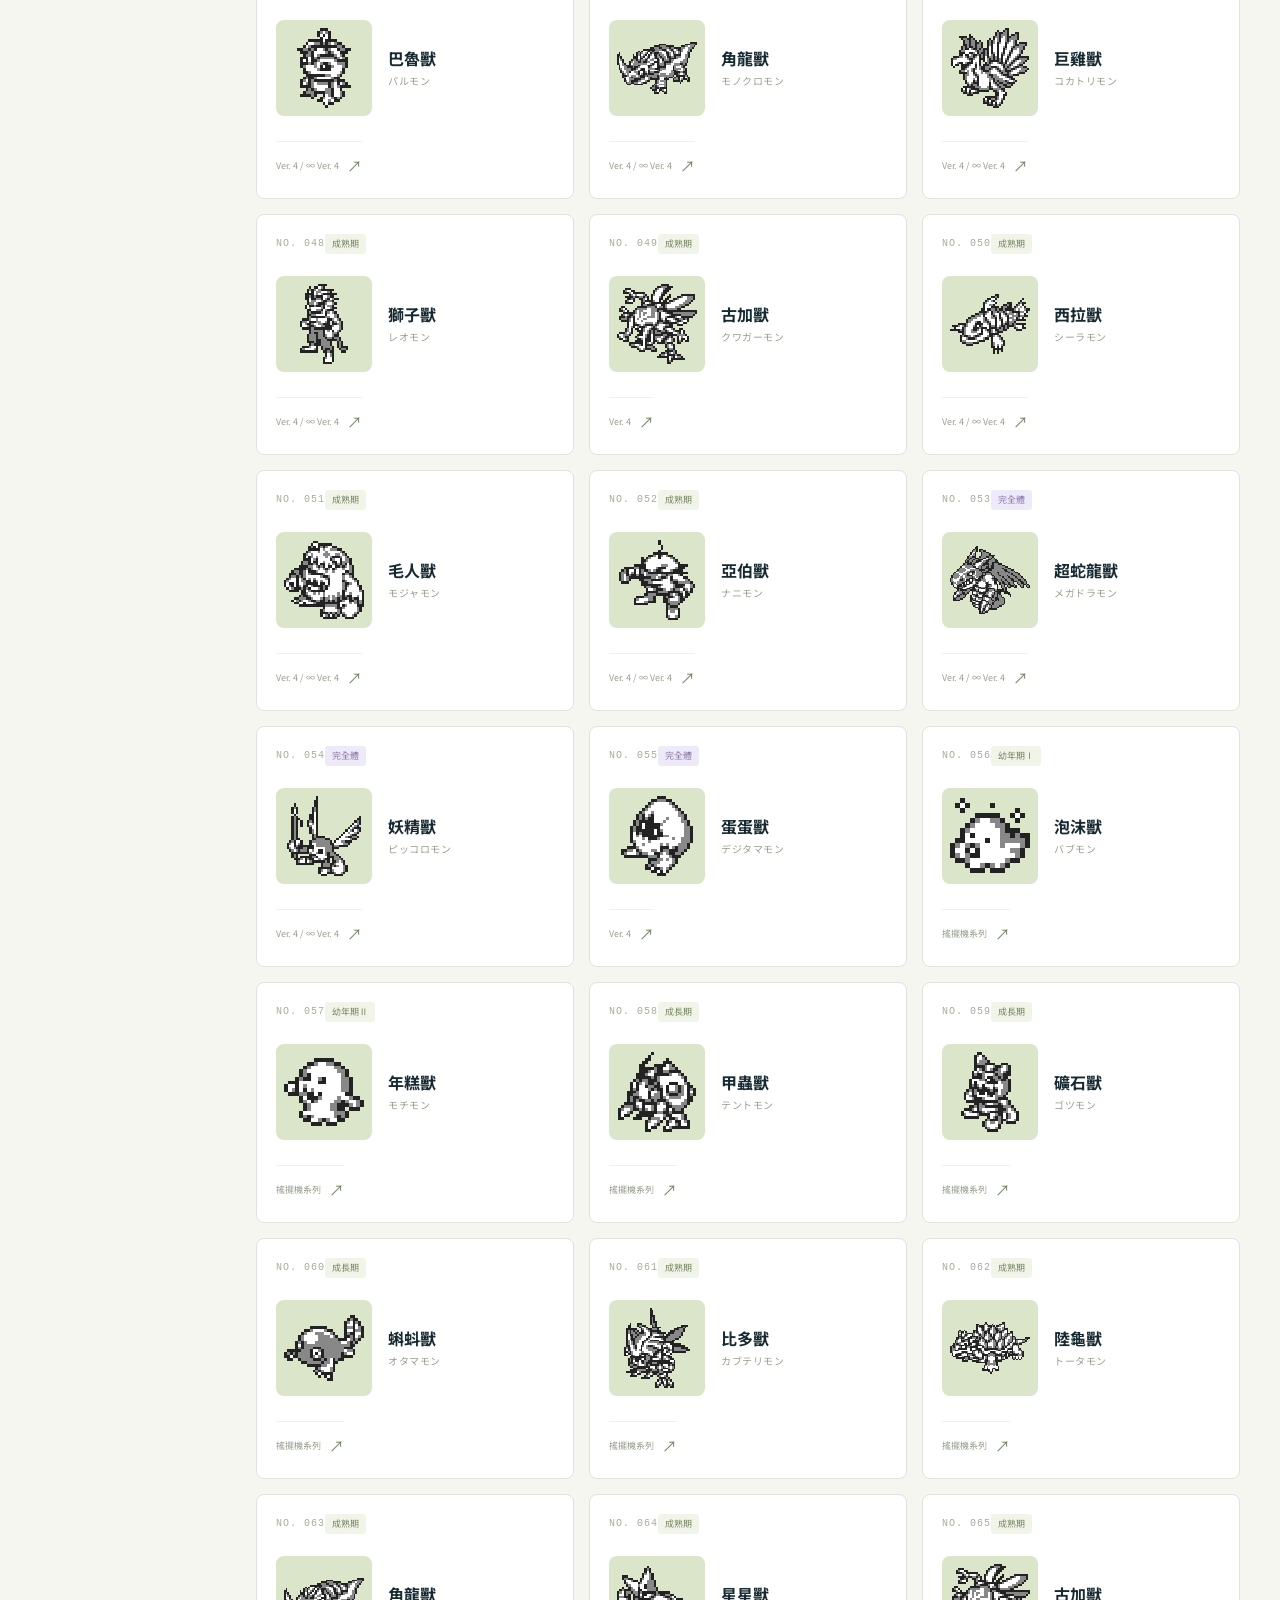
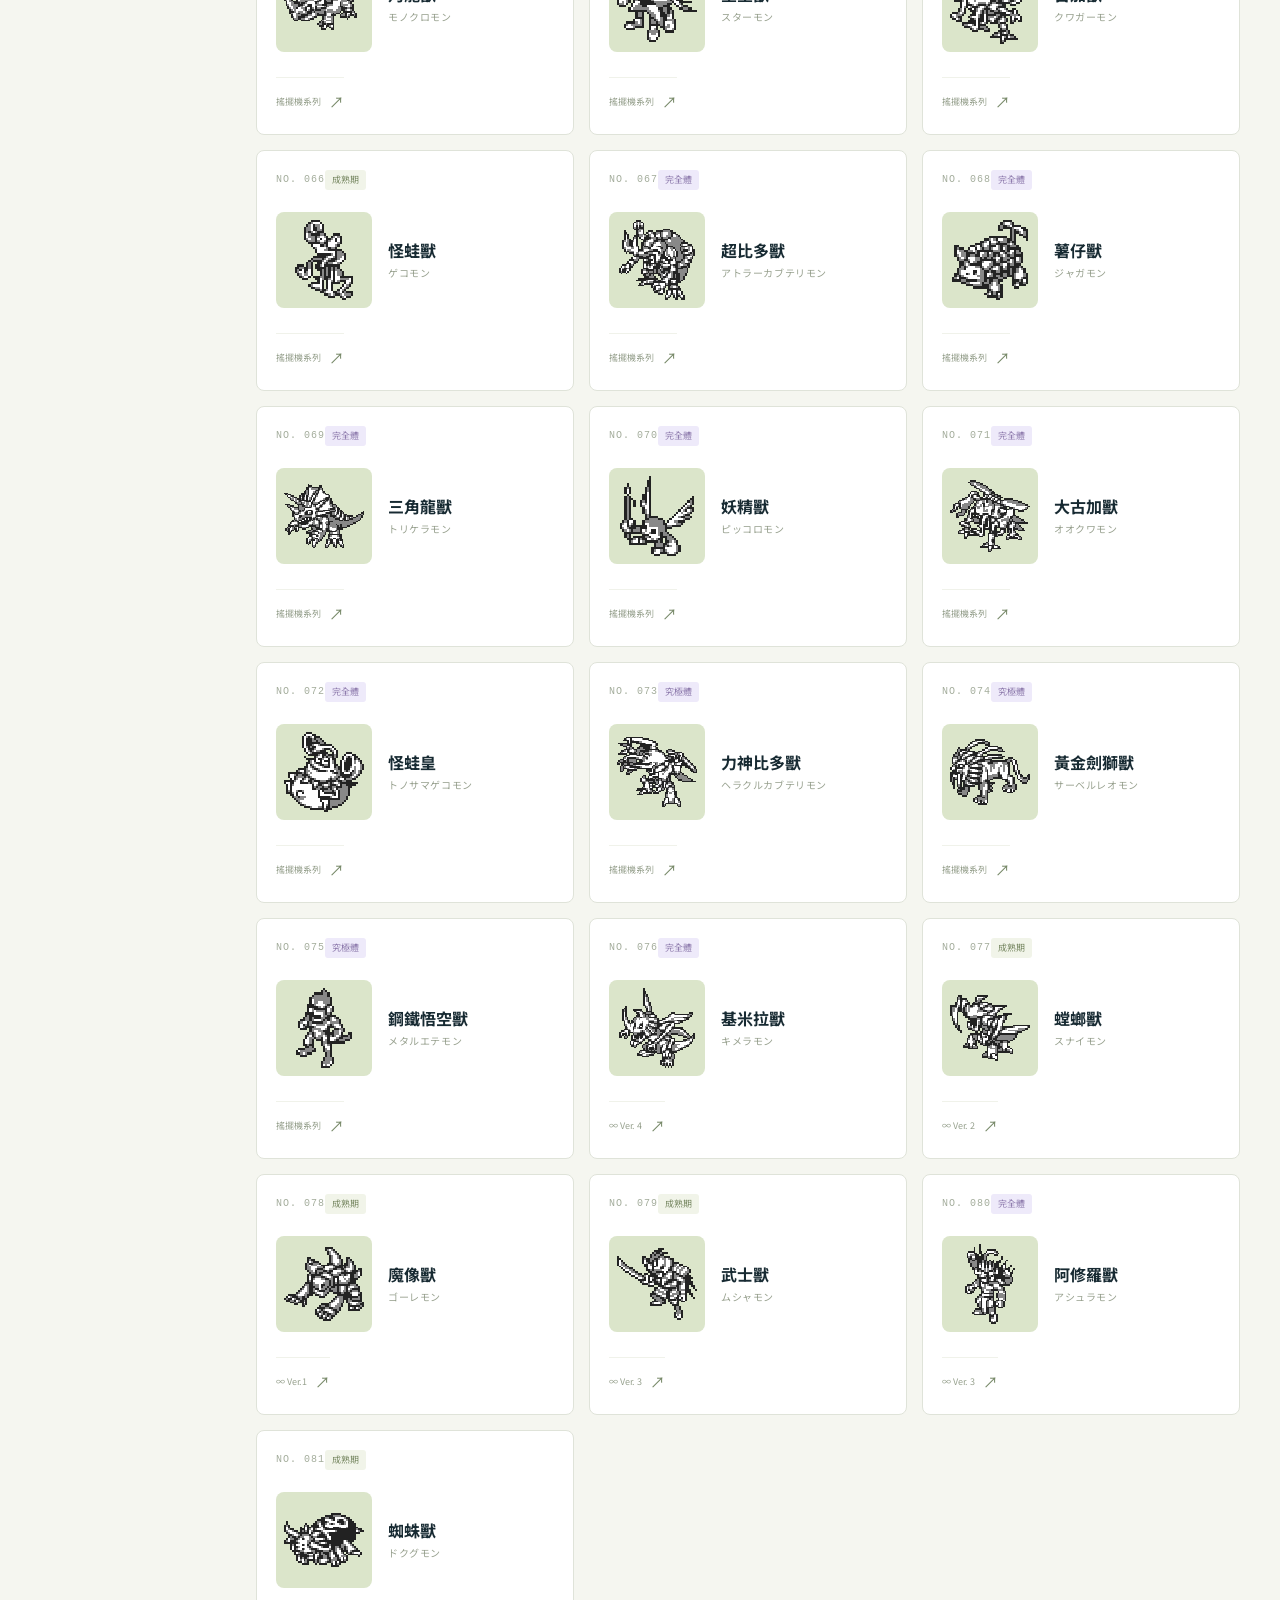
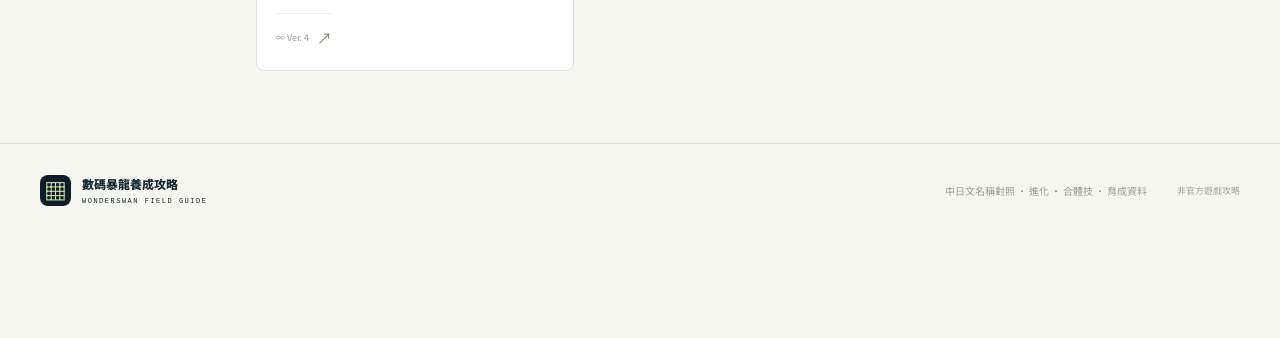
==== commit fa737593: "Add files via upload" ====
--- a/index.html
+++ b/index.html
@@ -27,5 +27,5 @@
  <div id="view"></div></section></main>
  <footer><div class="footer-inner"><div class="brand footer-brand"><span class="brand-mark" aria-hidden="true">▦</span><span>數碼暴龍養成攻略<span class="brand-sub">WONDERSWAN FIELD GUIDE</span></span></div><p>中日文名稱對照 · 進化 · 合體技 · 育成資料</p><span class="footer-small">非官方遊戲攻略</span></div></footer>
  <dialog id="detail" aria-labelledby="detail-title"><div id="detail-content"></div></dialog>
-  <div class="bottom-social-banner" role="complementary" aria-label="關注 DigiKidult"><img class="digikidult-logo" src="./digikidult-logo.png" alt="DigiKidult 被選中嘅大細路" width="52" height="52"><div class="social-credit-group"><p class="social-credit">managed by DigiKidult 被選中嘅大細路</p><div class="social-links" role="group" aria-label="DigiKidult 社交平台"><a href="https://www.facebook.com/digikidult" target="_blank" rel="noopener noreferrer" aria-label="DigiKidult 的 Facebook（在新分頁開啟）" title="Facebook · @digikidult"><svg viewBox="0 0 24 24" width="20" height="20" aria-hidden="true"><path fill="currentColor" d="M22 12a10 10 0 1 0-11.56 9.88v-6.99H7.9V12h2.54V9.8c0-2.5 1.49-3.89 3.77-3.89 1.09 0 2.23.2 2.23.2v2.45h-1.26c-1.24 0-1.63.77-1.63 1.56V12h2.78l-.44 2.89h-2.34v6.99A10 10 0 0 0 22 12Z"/></svg></a><a href="https://www.instagram.com/digikidult/" target="_blank" rel="noopener noreferrer" aria-label="DigiKidult 的 Instagram（在新分頁開啟）" title="Instagram · @digikidult"><svg viewBox="0 0 24 24" width="20" height="20" aria-hidden="true"><g fill="none" stroke="currentColor" stroke-width="1.8"><rect x="3" y="3" width="18" height="18" rx="5"/><circle cx="12" cy="12" r="4"/></g><circle cx="17.5" cy="6.5" r="1" fill="currentColor"/></svg></a><a href="https://www.threads.net/@digikidult" target="_blank" rel="noopener noreferrer" aria-label="DigiKidult 的 Threads（在新分頁開啟）" title="Threads · @digikidult"><svg viewBox="0 0 24 24" width="20" height="20" aria-hidden="true"><path fill="none" stroke="currentColor" stroke-width="1.8" stroke-linecap="round" stroke-linejoin="round" d="M19.3 7.2C18.1 3.9 15.9 2.5 12.4 2.5 6.3 2.5 3.5 6.1 3.5 12s3.1 9.5 8.7 9.5c5.1 0 8.1-2.7 8.1-6.3 0-3.1-2.8-5-6.8-5-3.3 0-5.2 1.5-5.2 3.6 0 1.9 1.6 3.1 3.7 3.1 3.2 0 4.4-2.3 4.4-5.7 0-3.1-1.4-4.9-4.2-4.9-1.7 0-3 .7-3.8 1.9"/></svg></a><a href="https://x.com/digikidult" target="_blank" rel="noopener noreferrer" aria-label="DigiKidult 的 X（在新分頁開啟）" title="X · @digikidult"><svg viewBox="0 0 24 24" width="20" height="20" aria-hidden="true"><path fill="currentColor" d="M18.9 2H22l-6.8 7.8L23.2 22h-6.3L12 14.6 5.5 22H2.3l8.2-9.4L2.8 2h6.5l4.5 6.6L18.9 2Zm-1.1 18h1.7L8.3 3.9H6.5L17.8 20Z"/></svg></a></div></div></div>
+  <div class="bottom-social-banner" role="complementary" aria-label="關注 DigiKidult"><img class="digikidult-logo" src="./digikidult-logo.png" alt="DigiKidult 被選中嘅大細路" width="52" height="52"><div class="social-credit-group"><p class="social-credit">Managed by DigiKidult 被選中嘅大細路</p><div class="social-links" role="group" aria-label="DigiKidult 社交平台"><a href="https://www.facebook.com/digikidult" target="_blank" rel="noopener noreferrer" aria-label="DigiKidult 的 Facebook（在新分頁開啟）" title="Facebook · @digikidult"><svg viewBox="0 0 24 24" width="20" height="20" aria-hidden="true"><path fill="currentColor" d="M22 12a10 10 0 1 0-11.56 9.88v-6.99H7.9V12h2.54V9.8c0-2.5 1.49-3.89 3.77-3.89 1.09 0 2.23.2 2.23.2v2.45h-1.26c-1.24 0-1.63.77-1.63 1.56V12h2.78l-.44 2.89h-2.34v6.99A10 10 0 0 0 22 12Z"/></svg></a><a href="https://www.instagram.com/digikidult/" target="_blank" rel="noopener noreferrer" aria-label="DigiKidult 的 Instagram（在新分頁開啟）" title="Instagram · @digikidult"><svg viewBox="0 0 24 24" width="20" height="20" aria-hidden="true"><g fill="none" stroke="currentColor" stroke-width="1.8"><rect x="3" y="3" width="18" height="18" rx="5"/><circle cx="12" cy="12" r="4"/></g><circle cx="17.5" cy="6.5" r="1" fill="currentColor"/></svg></a><a href="https://www.threads.net/@digikidult" target="_blank" rel="noopener noreferrer" aria-label="DigiKidult 的 Threads（在新分頁開啟）" title="Threads · @digikidult"><svg viewBox="0 0 24 24" width="20" height="20" aria-hidden="true"><path fill="none" stroke="currentColor" stroke-width="1.8" stroke-linecap="round" stroke-linejoin="round" d="M19.3 7.2C18.1 3.9 15.9 2.5 12.4 2.5 6.3 2.5 3.5 6.1 3.5 12s3.1 9.5 8.7 9.5c5.1 0 8.1-2.7 8.1-6.3 0-3.1-2.8-5-6.8-5-3.3 0-5.2 1.5-5.2 3.6 0 1.9 1.6 3.1 3.7 3.1 3.2 0 4.4-2.3 4.4-5.7 0-3.1-1.4-4.9-4.2-4.9-1.7 0-3 .7-3.8 1.9"/></svg></a><a href="https://x.com/digikidult" target="_blank" rel="noopener noreferrer" aria-label="DigiKidult 的 X（在新分頁開啟）" title="X · @digikidult"><svg viewBox="0 0 24 24" width="20" height="20" aria-hidden="true"><path fill="currentColor" d="M18.9 2H22l-6.8 7.8L23.2 22h-6.3L12 14.6 5.5 22H2.3l8.2-9.4L2.8 2h6.5l4.5 6.6L18.9 2Zm-1.1 18h1.7L8.3 3.9H6.5L17.8 20Z"/></svg></a></div></div></div>
 </body></html>
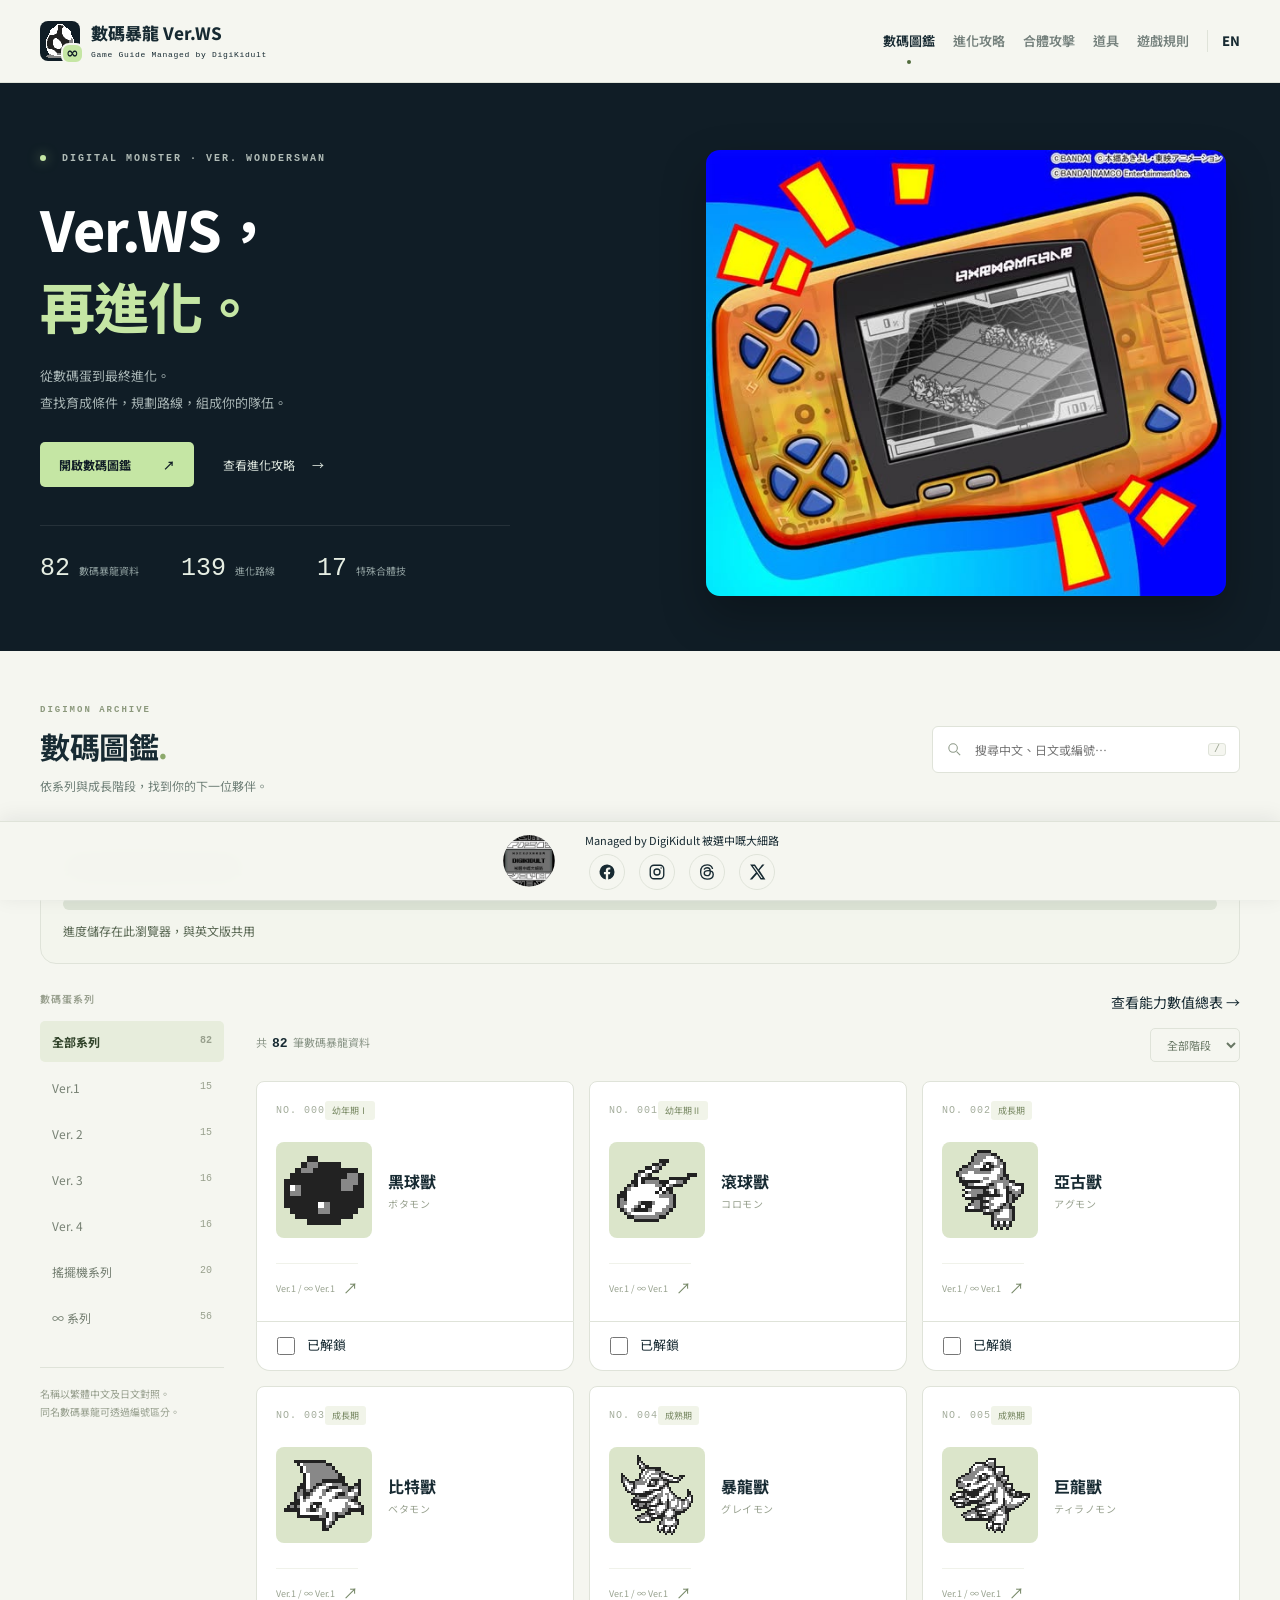
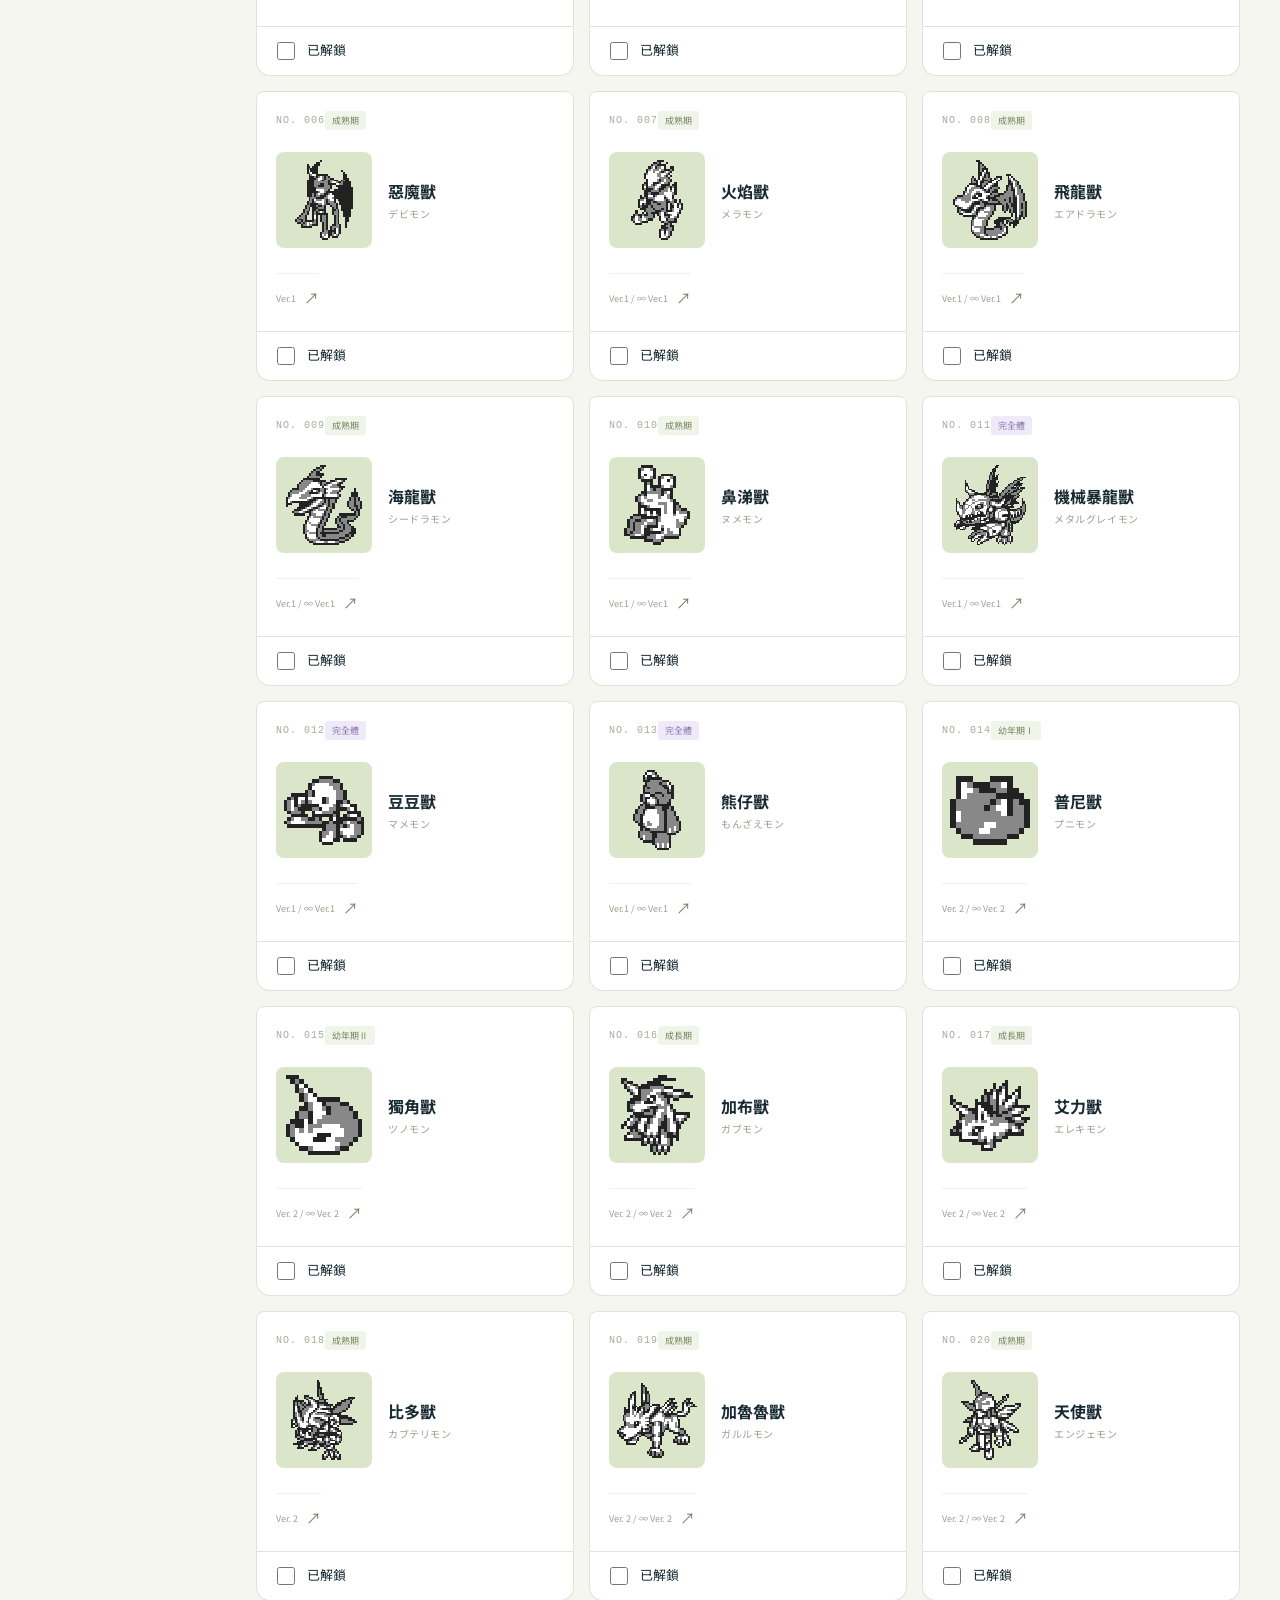
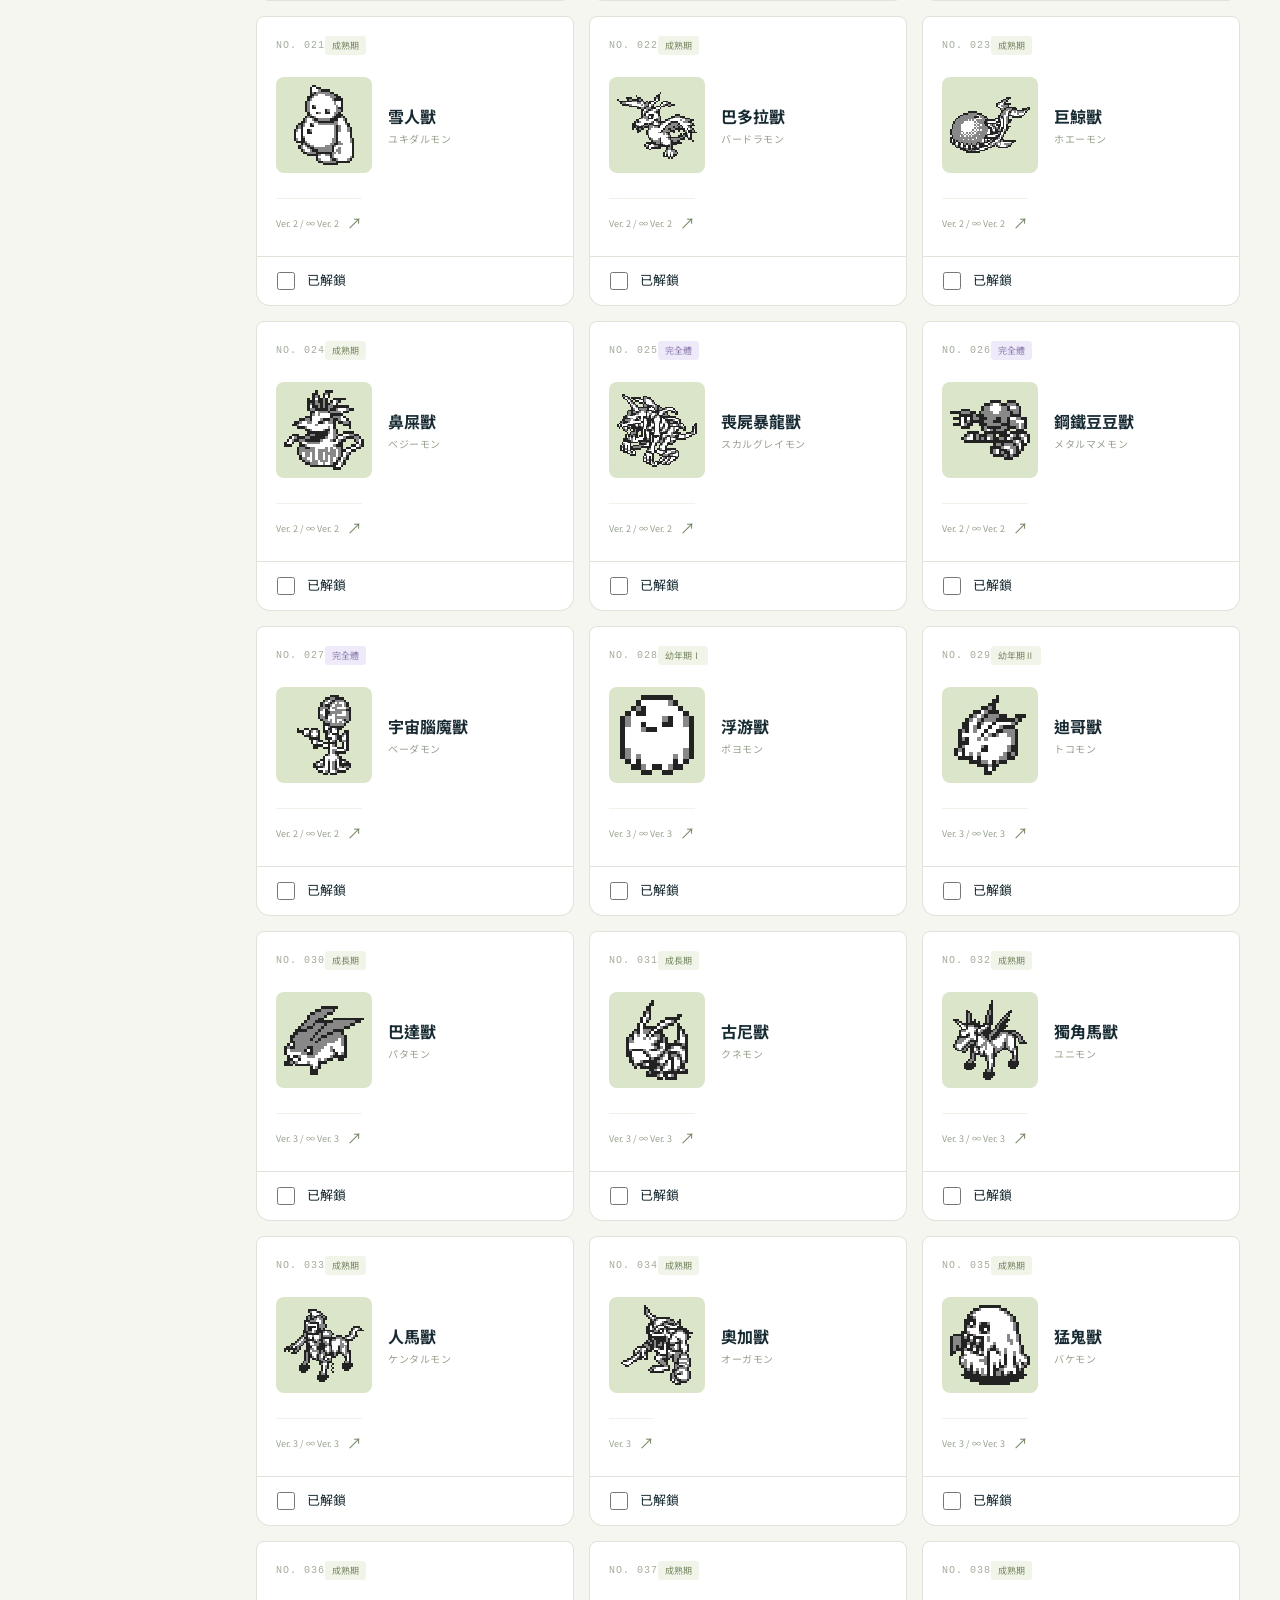
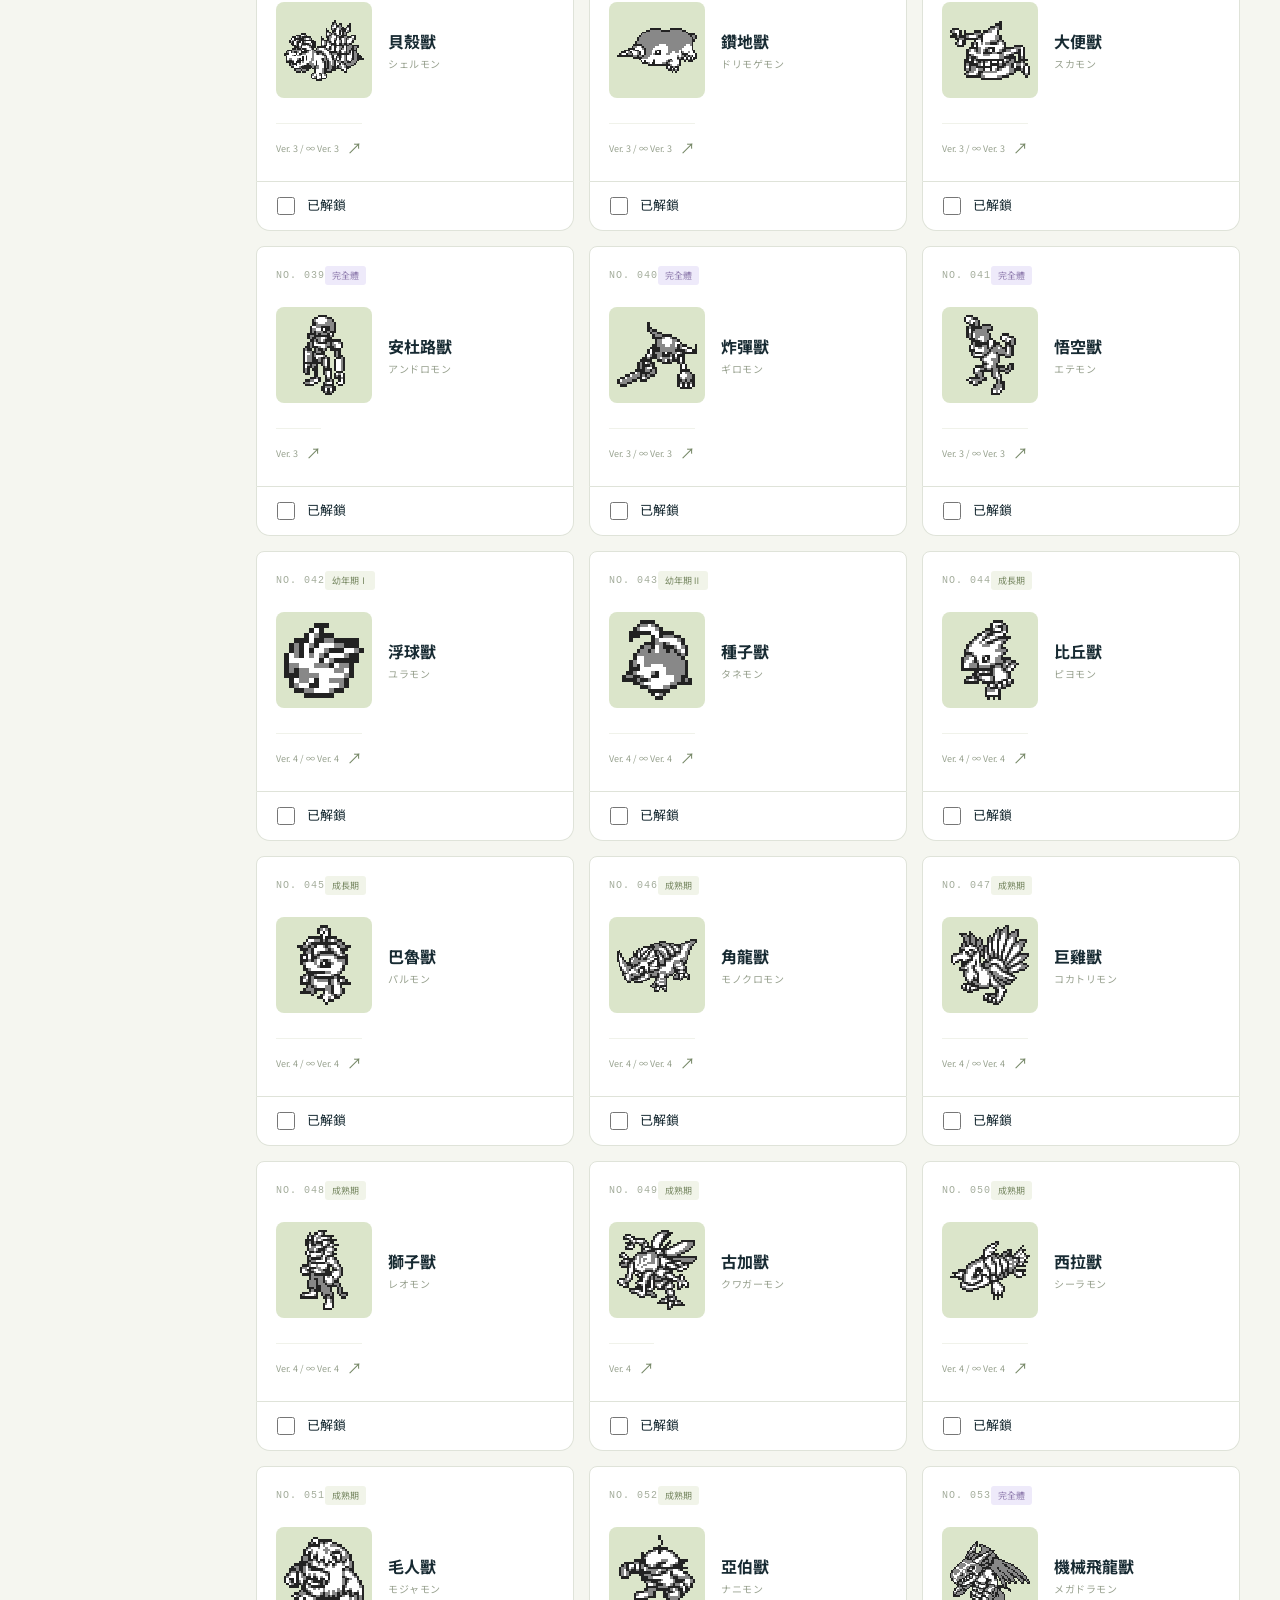
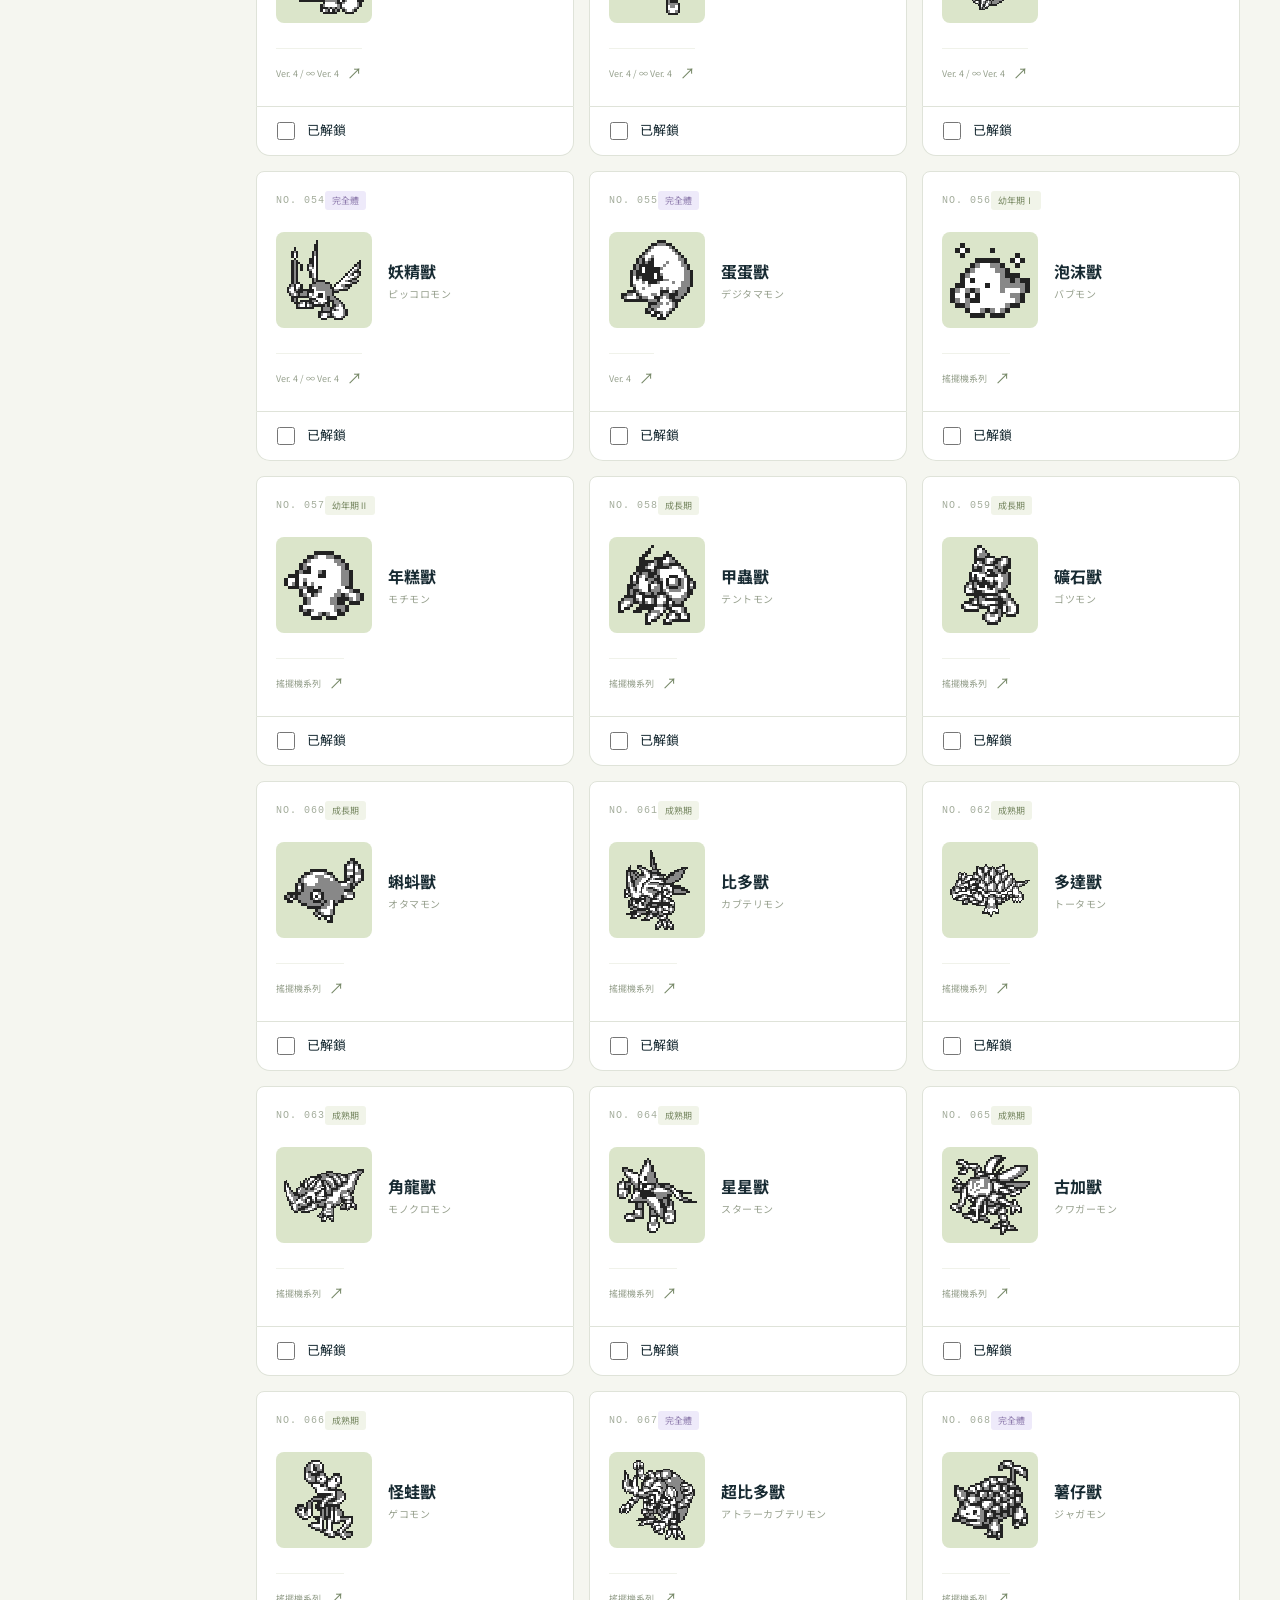
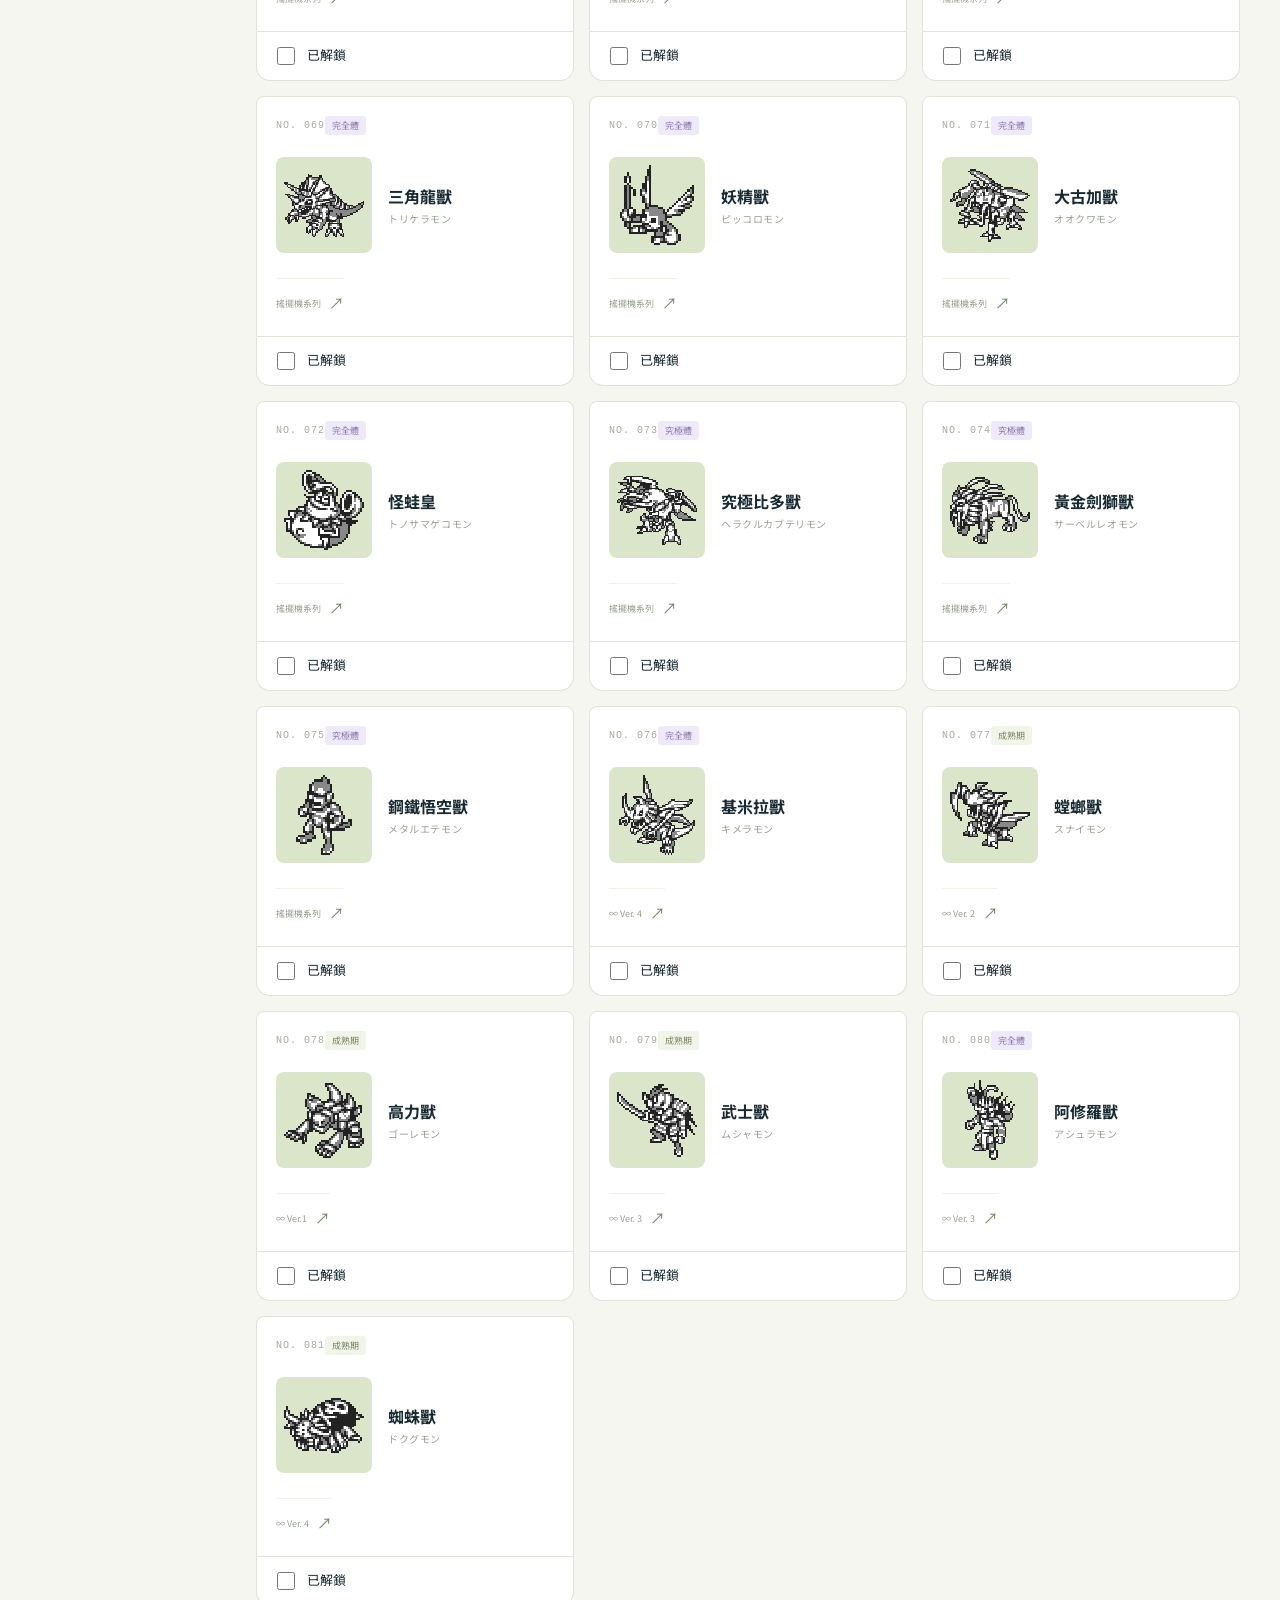
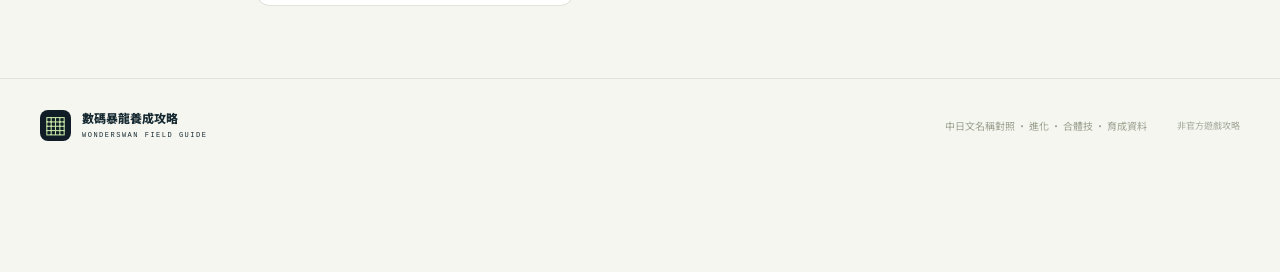
==== commit be8bccd4: "Add files via upload" ====
--- a/index.html
+++ b/index.html
@@ -5,7 +5,7 @@
  <meta name="theme-color" content="#101d26"><meta name="description" content="WonderSwan 數碼暴龍繁體中文攻略。82筆中日文圖鑑、進化條件、特殊合體技、道具及遊戲規則。">
  <title>數碼暴龍養成攻略 · WonderSwan</title>
  <link rel="icon" href="./icon.svg" type="image/svg+xml"><link rel="stylesheet" href="./style.css">
- <script defer src="./data.js"></script><script defer src="./core.js"></script><script defer src="./app.js"></script>
+ <script defer src="./data.js"></script><script defer src="./core.js"></script><script defer src="./collection.js"></script><script defer src="./app.js"></script>
 <link rel="stylesheet" href="./bottom-bar.css?v=20261019-credit">
 <script defer src="./language-switch.js"></script>
 <link rel="alternate" hreflang="en" href="./index_en.html"><link rel="alternate" hreflang="zh-Hant" href="./index.html">
--- a/style.css
+++ b/style.css
@@ -26,3 +26,6 @@
 
 /* Language navigation */
 .header-inner nav .language-switch{color:var(--ink);font-weight:800;border-left:1px solid var(--line);padding-left:14px}html[lang="en"] .header-inner nav{gap:16px}html[lang="en"] .header-inner{flex-wrap:wrap}html[lang="en"] .hero-stats{flex-wrap:wrap;gap:22px}html[lang="en"] .name-line h3{overflow-wrap:anywhere}html[lang="en"] .brand-sub{white-space:normal}html[lang="en"] .detail-stat-grid b{overflow-wrap:anywhere}html[lang="en"] .hero h1{font-size:clamp(34px,4vw,54px)}@media(max-width:700px){html[lang="en"] .header-inner nav{gap:14px;width:100%;overflow-x:auto;padding-bottom:8px}html[lang="en"] .header-inner nav a{flex-shrink:0}html[lang="en"] .detail-stat-grid{grid-template-columns:repeat(3,minmax(0,1fr))}html[lang="en"] .detail-stat span{font-size:10px}html[lang="en"] .hero-stats>div{flex-wrap:wrap;gap:4px}}
+
+/* Collection checklist */
+.collection-summary{padding:22px;border:1px solid var(--line);border-radius:16px;margin-bottom:26px;background:#f3f5ed}.collection-heading{display:flex;justify-content:space-between;align-items:center;gap:12px;flex-wrap:wrap}.collection-heading h3{margin:0;font-size:18px}.collection-heading strong{font-variant-numeric:tabular-nums;color:#486b3d}.collection-summary progress{display:block;width:100%;height:12px;margin-top:16px;accent-color:#64834f;border:0;border-radius:20px;overflow:hidden}.collection-summary progress::-webkit-progress-bar{background:#dce3d5}.collection-summary progress::-webkit-progress-value{background:#64834f;border-radius:20px}.collection-summary progress::-moz-progress-bar{background:#64834f}.collection-summary p{font-size:12px;color:#596753;margin:10px 0 0}.collection-card{min-width:0;display:flex;flex-direction:column}.collection-card .mon-card{width:100%;flex:1;border-bottom-left-radius:0;border-bottom-right-radius:0}.unlock-label{display:flex;align-items:center;gap:9px;padding:12px 16px;border:1px solid var(--line);border-top:0;border-radius:0 0 14px 14px;background:#fff;cursor:pointer;font-size:13px}.unlock-label input{width:18px;height:18px;accent-color:#64834f;cursor:pointer}.collection-card.is-unlocked .unlock-label{background:#eaf1e4;color:#3e6033}.unlock-label:focus-within{outline:2px solid #64834f;outline-offset:2px}
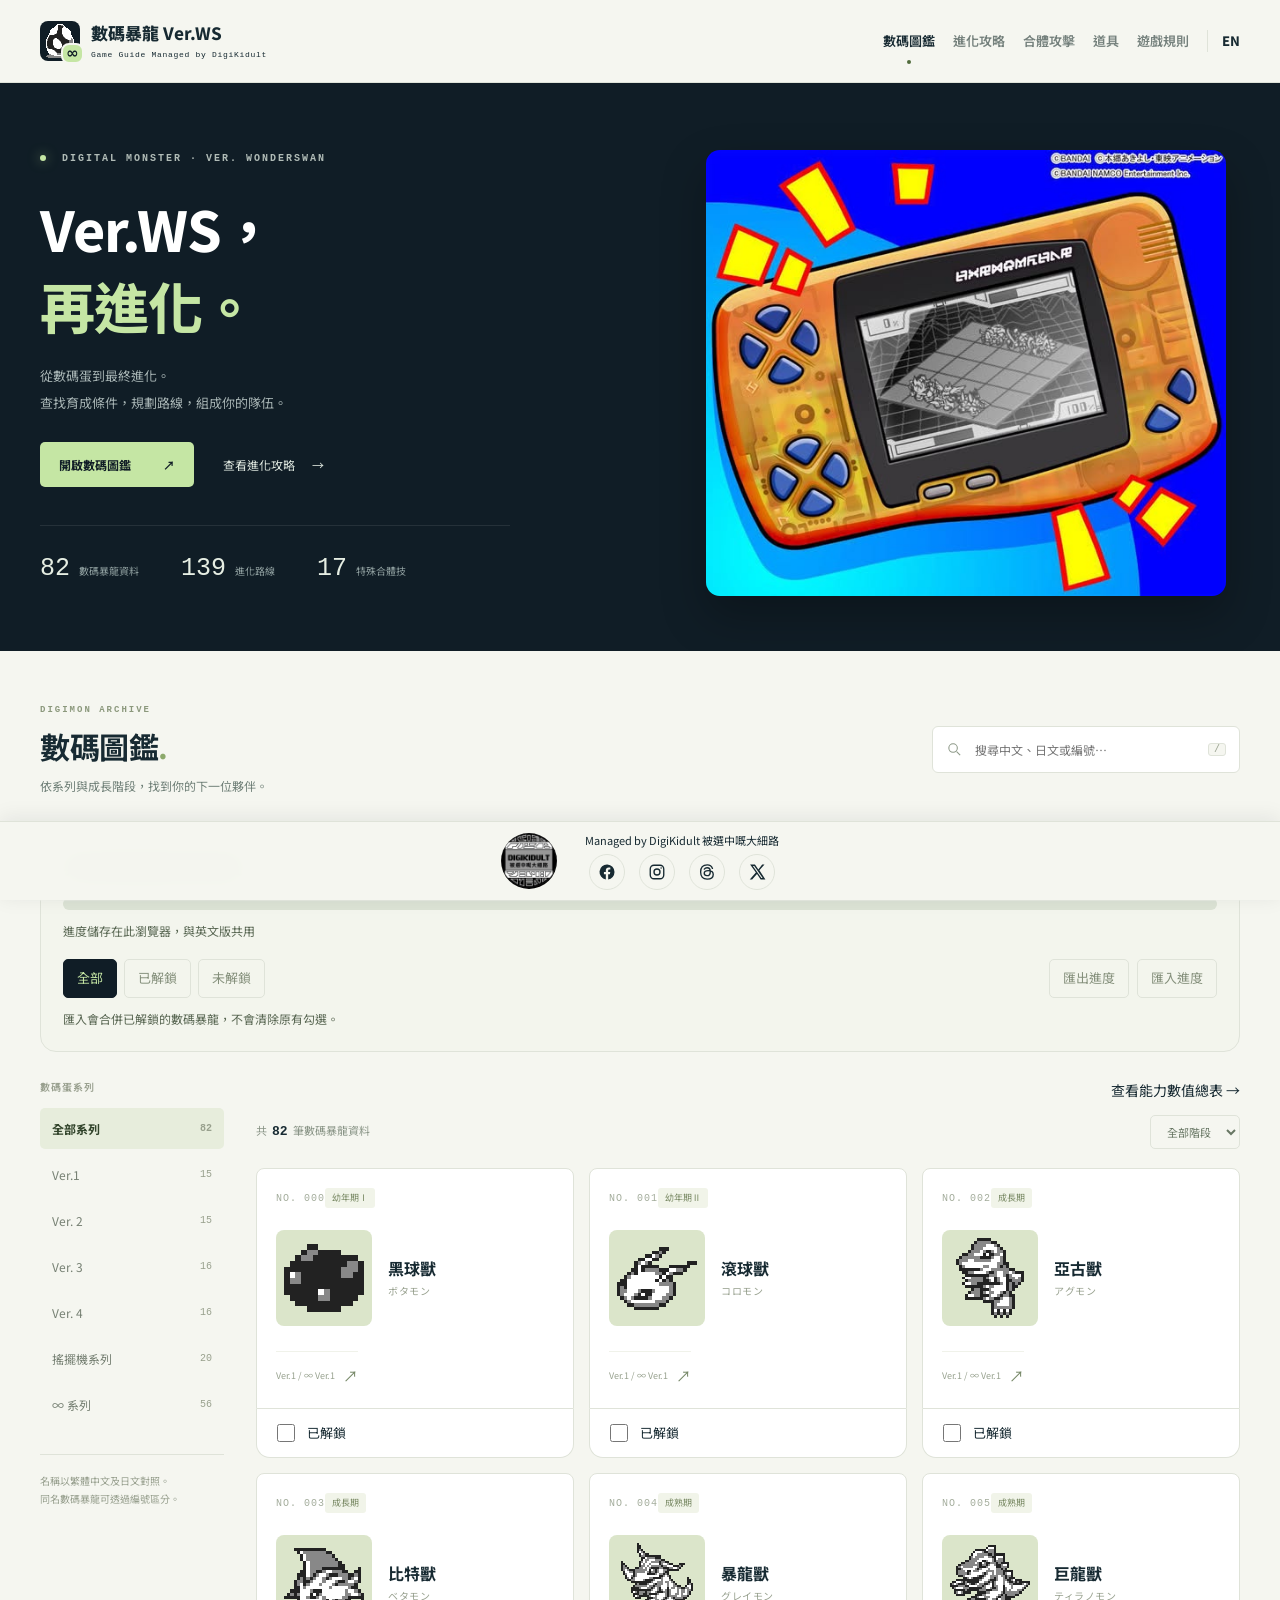
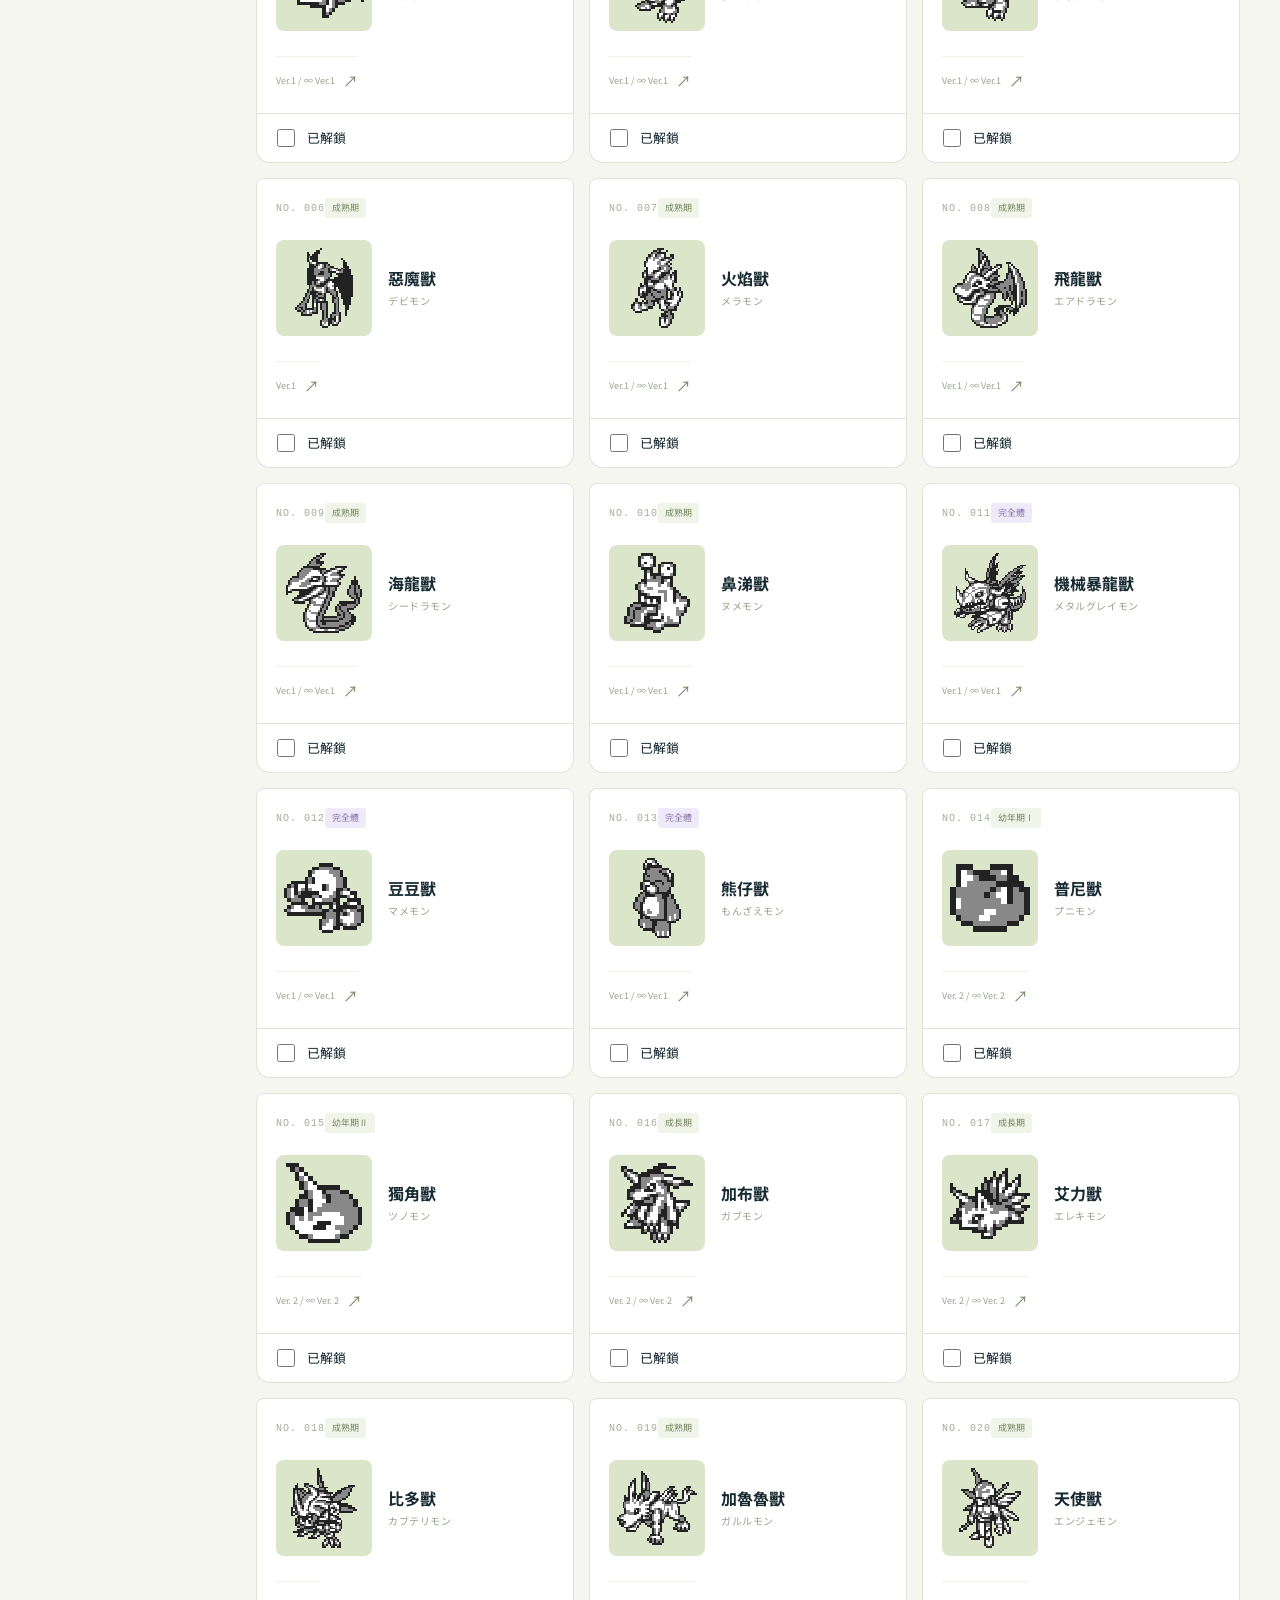
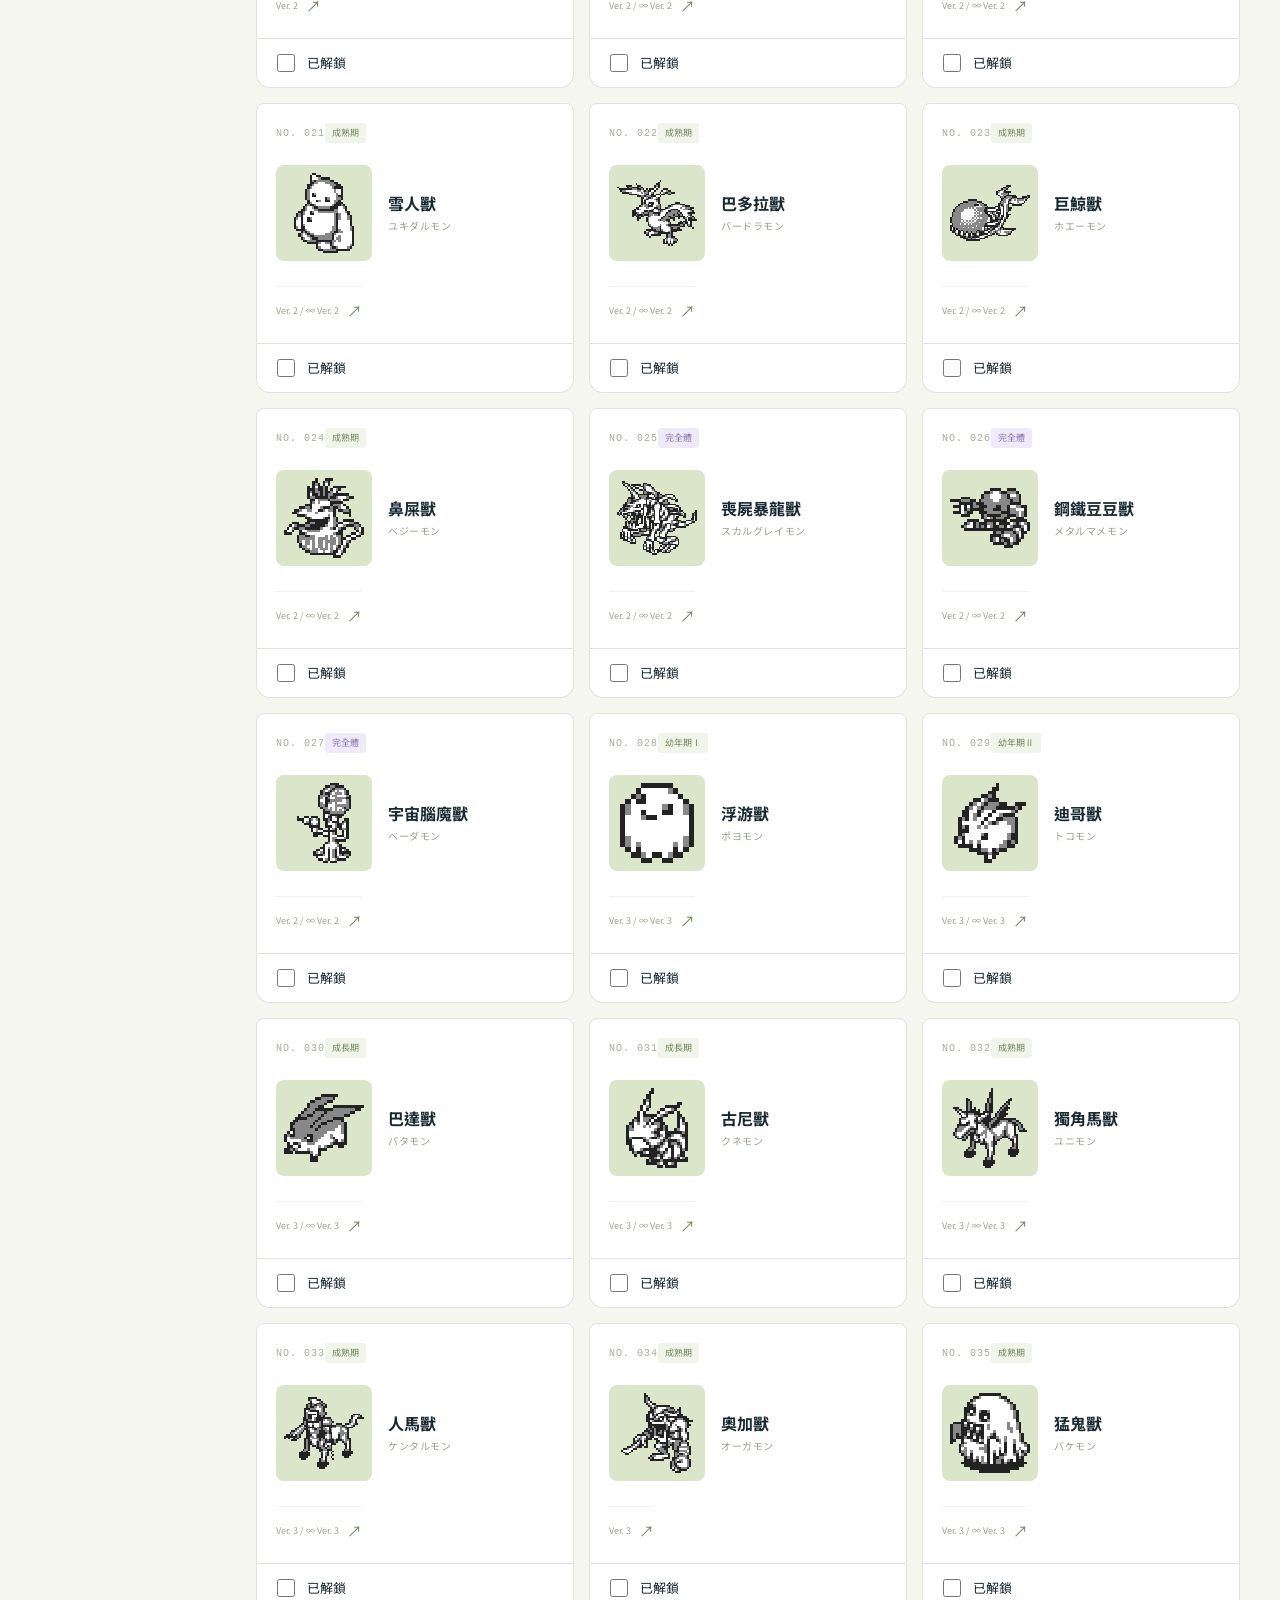
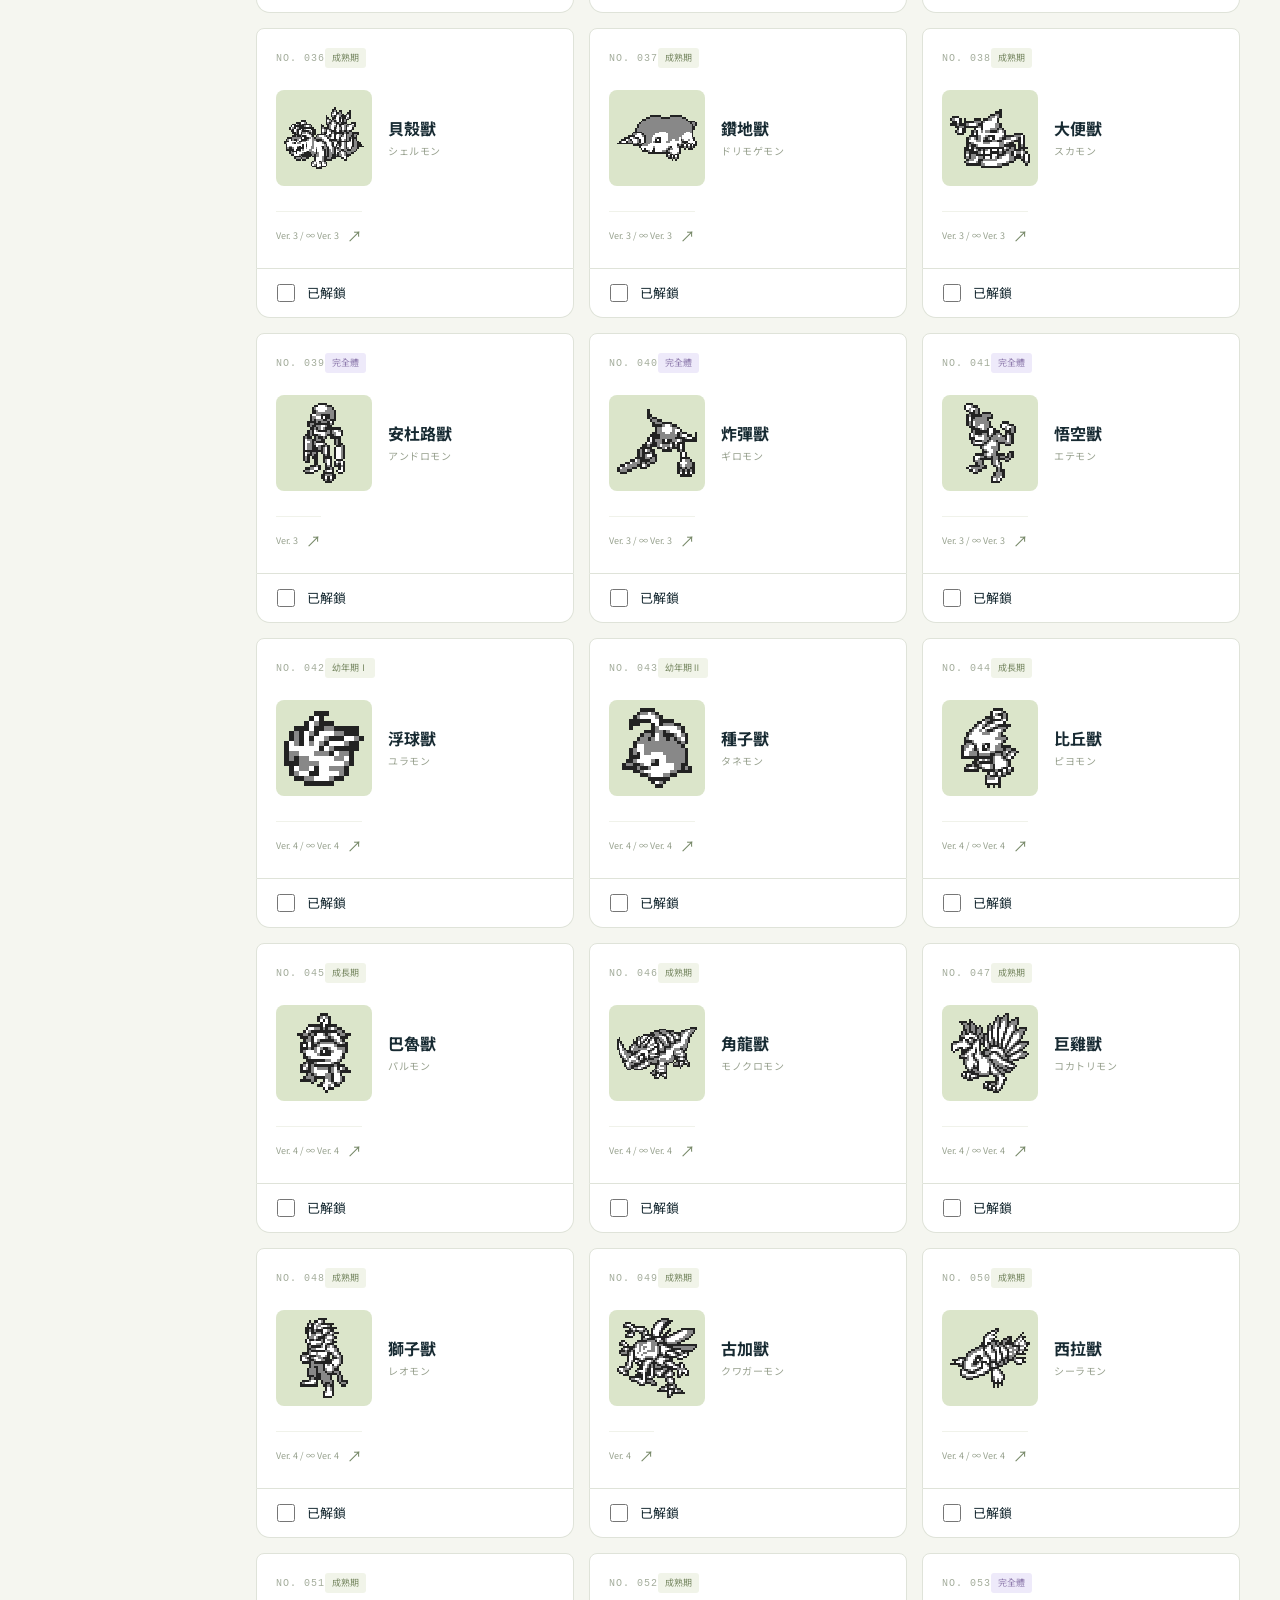
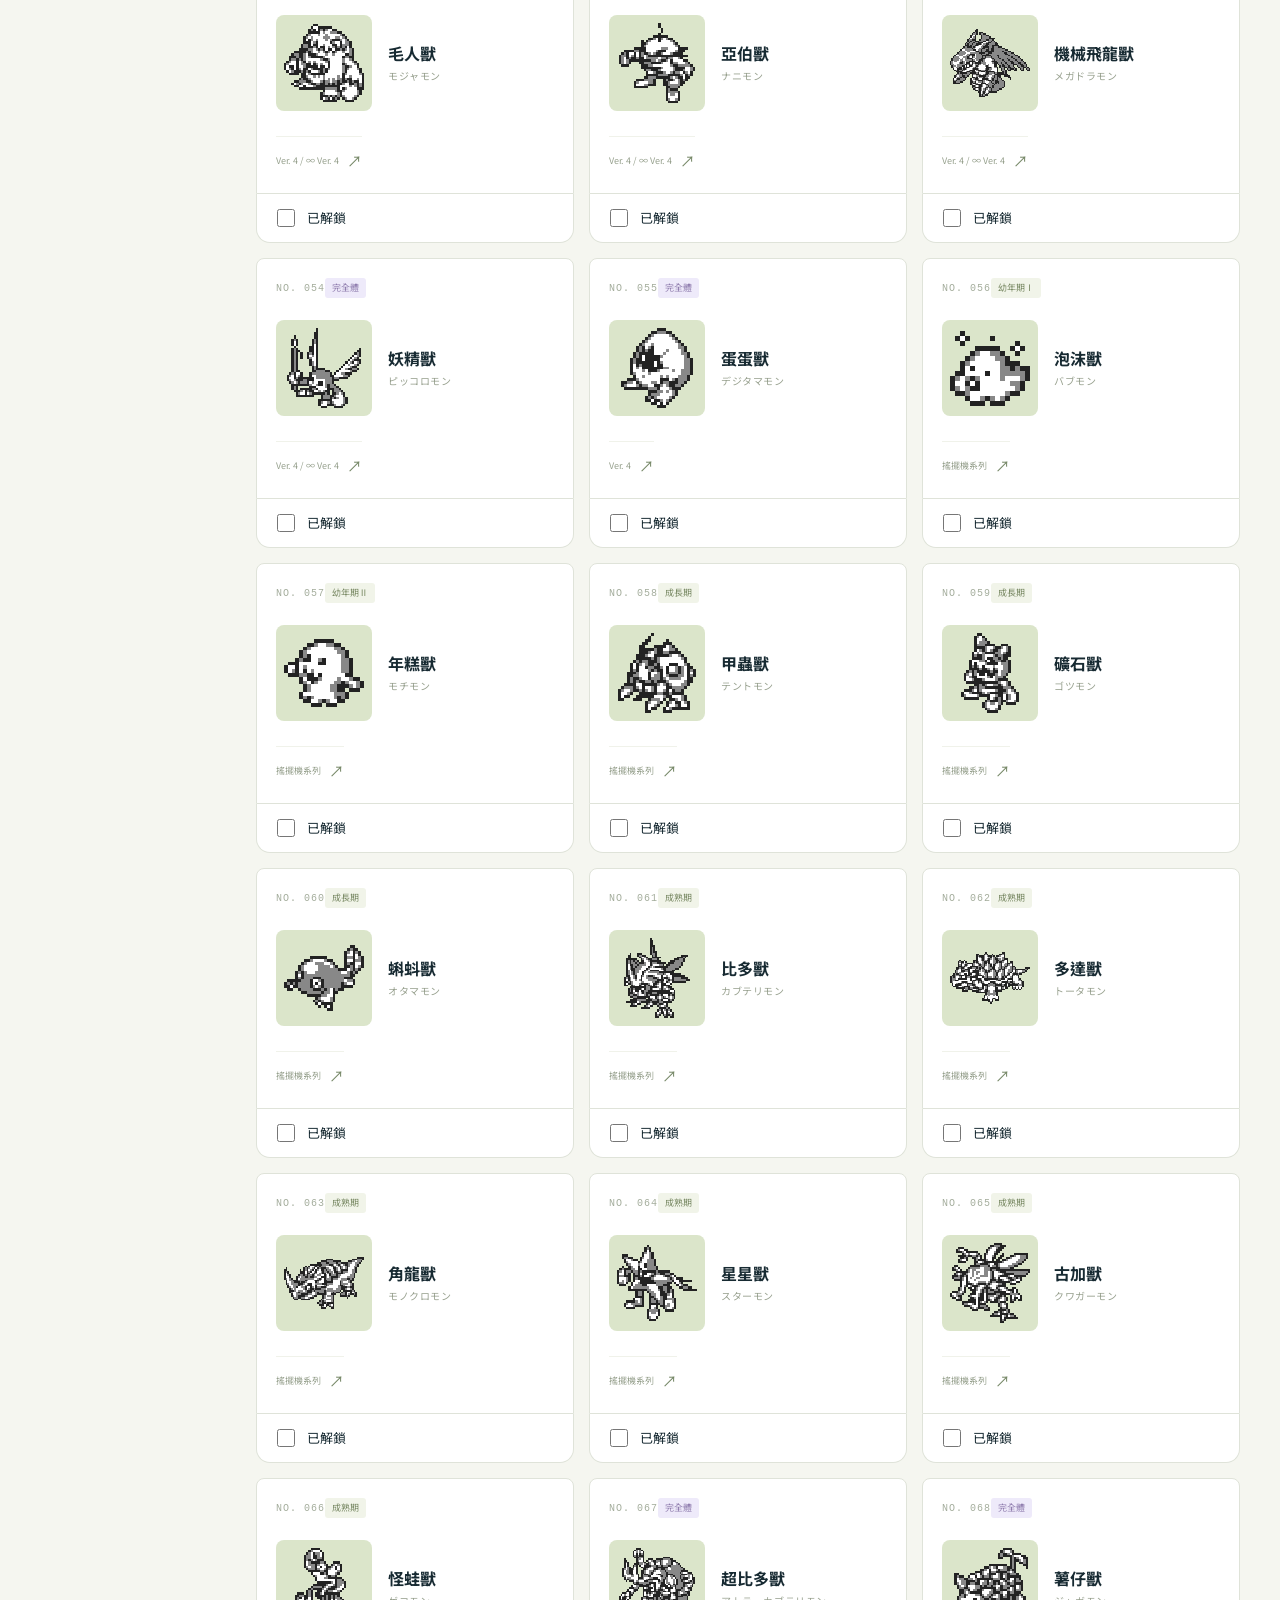
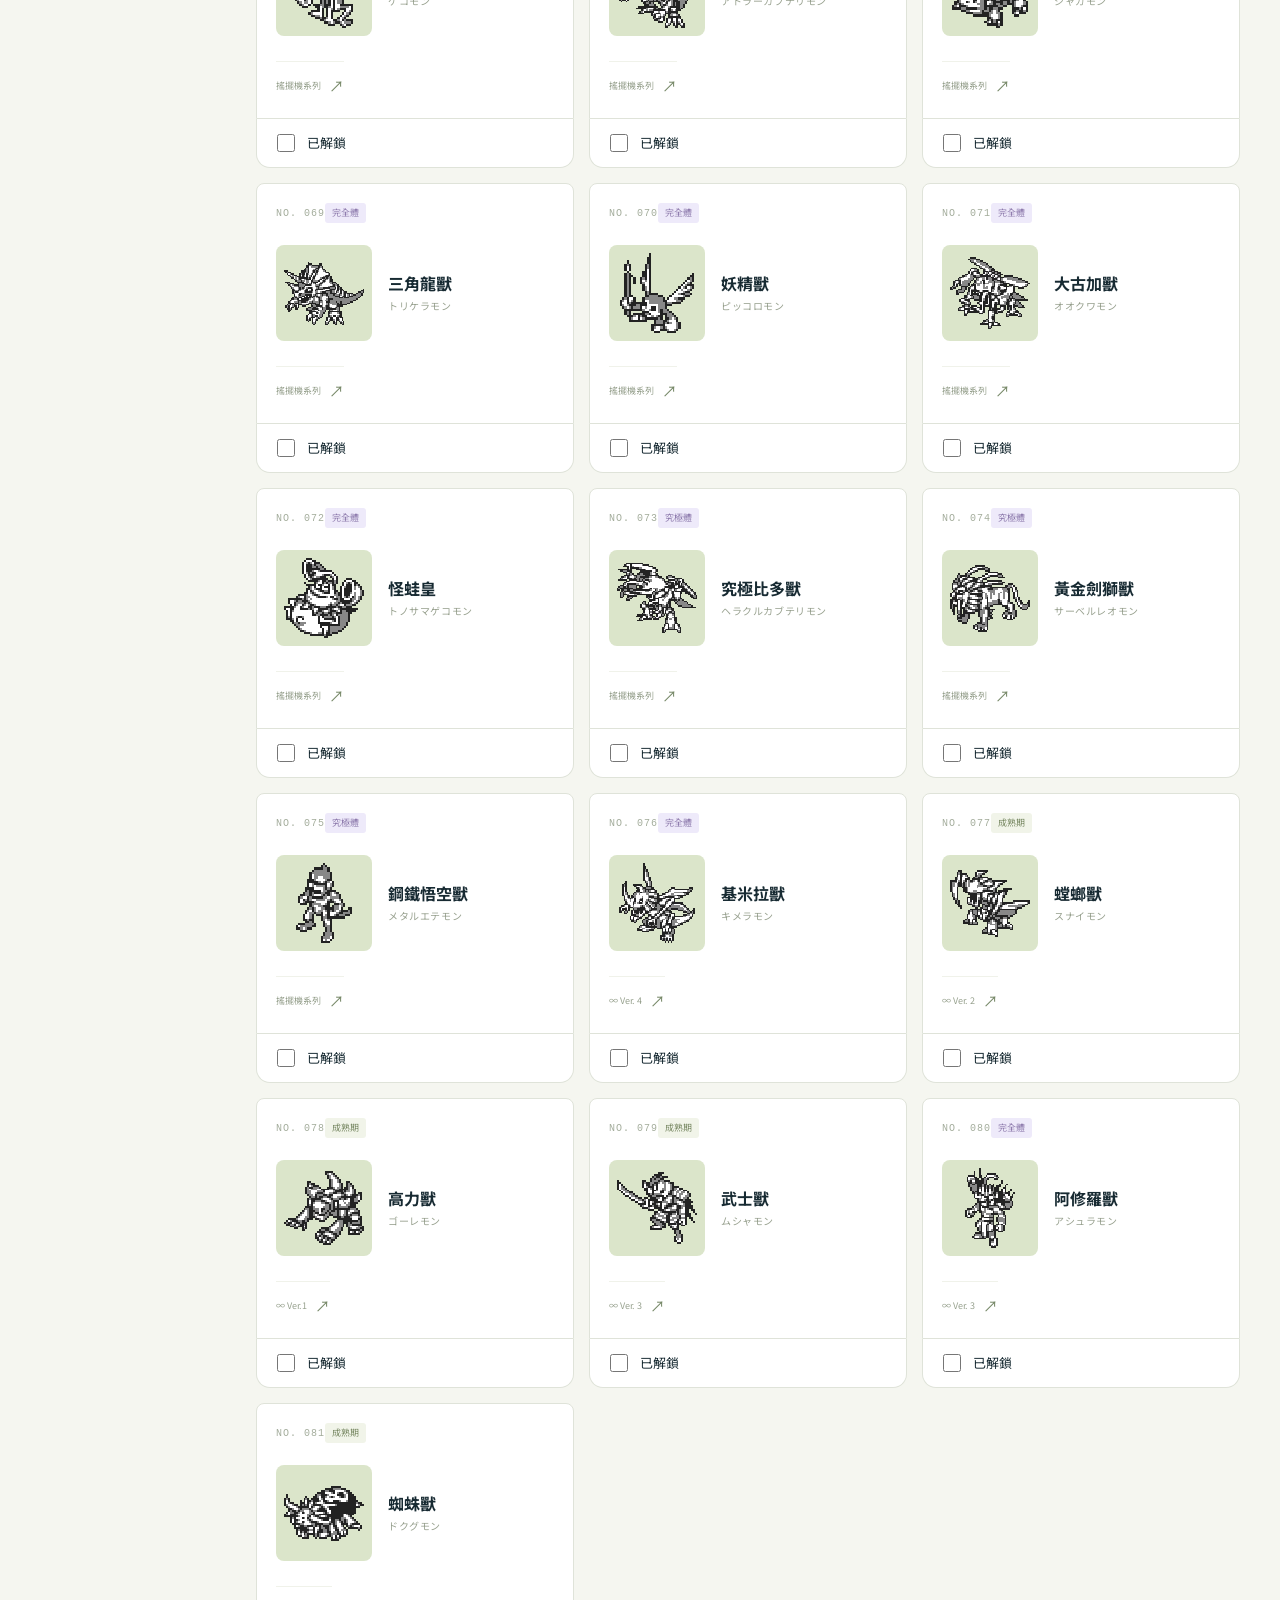
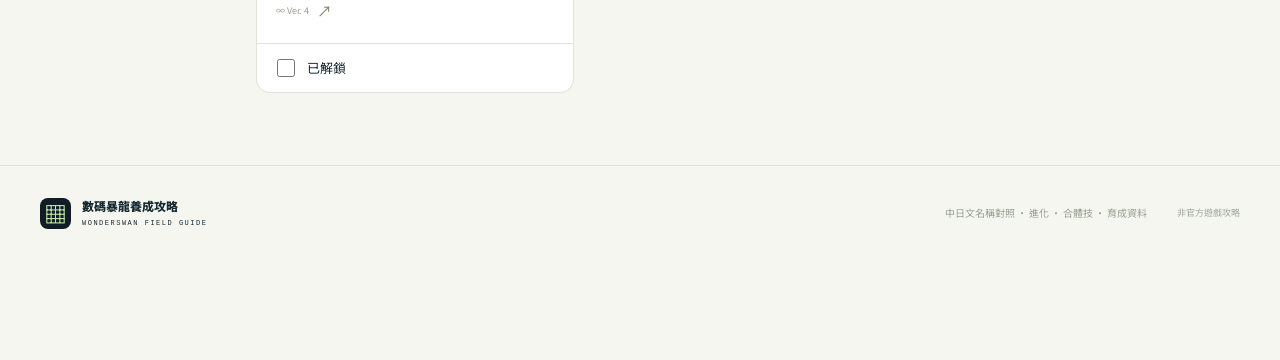
==== commit 074dfebe: "Add files via upload" ====
--- a/index.html
+++ b/index.html
@@ -27,5 +27,5 @@
  <div id="view"></div></section></main>
  <footer><div class="footer-inner"><div class="brand footer-brand"><span class="brand-mark" aria-hidden="true">▦</span><span>數碼暴龍養成攻略<span class="brand-sub">WONDERSWAN FIELD GUIDE</span></span></div><p>中日文名稱對照 · 進化 · 合體技 · 育成資料</p><span class="footer-small">非官方遊戲攻略</span></div></footer>
  <dialog id="detail" aria-labelledby="detail-title"><div id="detail-content"></div></dialog>
-  <div class="bottom-social-banner" role="complementary" aria-label="關注 DigiKidult"><img class="digikidult-logo" src="./digikidult-logo.png" alt="DigiKidult 被選中嘅大細路" width="52" height="52"><div class="social-credit-group"><p class="social-credit">Managed by DigiKidult 被選中嘅大細路</p><div class="social-links" role="group" aria-label="DigiKidult 社交平台"><a href="https://www.facebook.com/digikidult" target="_blank" rel="noopener noreferrer" aria-label="DigiKidult 的 Facebook（在新分頁開啟）" title="Facebook · @digikidult"><svg viewBox="0 0 24 24" width="20" height="20" aria-hidden="true"><path fill="currentColor" d="M22 12a10 10 0 1 0-11.56 9.88v-6.99H7.9V12h2.54V9.8c0-2.5 1.49-3.89 3.77-3.89 1.09 0 2.23.2 2.23.2v2.45h-1.26c-1.24 0-1.63.77-1.63 1.56V12h2.78l-.44 2.89h-2.34v6.99A10 10 0 0 0 22 12Z"/></svg></a><a href="https://www.instagram.com/digikidult/" target="_blank" rel="noopener noreferrer" aria-label="DigiKidult 的 Instagram（在新分頁開啟）" title="Instagram · @digikidult"><svg viewBox="0 0 24 24" width="20" height="20" aria-hidden="true"><g fill="none" stroke="currentColor" stroke-width="1.8"><rect x="3" y="3" width="18" height="18" rx="5"/><circle cx="12" cy="12" r="4"/></g><circle cx="17.5" cy="6.5" r="1" fill="currentColor"/></svg></a><a href="https://www.threads.net/@digikidult" target="_blank" rel="noopener noreferrer" aria-label="DigiKidult 的 Threads（在新分頁開啟）" title="Threads · @digikidult"><svg viewBox="0 0 24 24" width="20" height="20" aria-hidden="true"><path fill="none" stroke="currentColor" stroke-width="1.8" stroke-linecap="round" stroke-linejoin="round" d="M19.3 7.2C18.1 3.9 15.9 2.5 12.4 2.5 6.3 2.5 3.5 6.1 3.5 12s3.1 9.5 8.7 9.5c5.1 0 8.1-2.7 8.1-6.3 0-3.1-2.8-5-6.8-5-3.3 0-5.2 1.5-5.2 3.6 0 1.9 1.6 3.1 3.7 3.1 3.2 0 4.4-2.3 4.4-5.7 0-3.1-1.4-4.9-4.2-4.9-1.7 0-3 .7-3.8 1.9"/></svg></a><a href="https://x.com/digikidult" target="_blank" rel="noopener noreferrer" aria-label="DigiKidult 的 X（在新分頁開啟）" title="X · @digikidult"><svg viewBox="0 0 24 24" width="20" height="20" aria-hidden="true"><path fill="currentColor" d="M18.9 2H22l-6.8 7.8L23.2 22h-6.3L12 14.6 5.5 22H2.3l8.2-9.4L2.8 2h6.5l4.5 6.6L18.9 2Zm-1.1 18h1.7L8.3 3.9H6.5L17.8 20Z"/></svg></a></div></div></div>
+  <div class="bottom-social-banner" role="complementary" aria-label="關注 DigiKidult"><img class="digikidult-logo" src="./digikidult-logo.jpg" alt="DigiKidult 被選中嘅大細路" width="52" height="52"><div class="social-credit-group"><p class="social-credit">Managed by DigiKidult 被選中嘅大細路</p><div class="social-links" role="group" aria-label="DigiKidult 社交平台"><a href="https://www.facebook.com/digikidult" target="_blank" rel="noopener noreferrer" aria-label="DigiKidult 的 Facebook（在新分頁開啟）" title="Facebook · @digikidult"><svg viewBox="0 0 24 24" width="20" height="20" aria-hidden="true"><path fill="currentColor" d="M22 12a10 10 0 1 0-11.56 9.88v-6.99H7.9V12h2.54V9.8c0-2.5 1.49-3.89 3.77-3.89 1.09 0 2.23.2 2.23.2v2.45h-1.26c-1.24 0-1.63.77-1.63 1.56V12h2.78l-.44 2.89h-2.34v6.99A10 10 0 0 0 22 12Z"/></svg></a><a href="https://www.instagram.com/digikidult/" target="_blank" rel="noopener noreferrer" aria-label="DigiKidult 的 Instagram（在新分頁開啟）" title="Instagram · @digikidult"><svg viewBox="0 0 24 24" width="20" height="20" aria-hidden="true"><g fill="none" stroke="currentColor" stroke-width="1.8"><rect x="3" y="3" width="18" height="18" rx="5"/><circle cx="12" cy="12" r="4"/></g><circle cx="17.5" cy="6.5" r="1" fill="currentColor"/></svg></a><a href="https://www.threads.net/@digikidult" target="_blank" rel="noopener noreferrer" aria-label="DigiKidult 的 Threads（在新分頁開啟）" title="Threads · @digikidult"><svg viewBox="0 0 24 24" width="20" height="20" aria-hidden="true"><path fill="none" stroke="currentColor" stroke-width="1.8" stroke-linecap="round" stroke-linejoin="round" d="M19.3 7.2C18.1 3.9 15.9 2.5 12.4 2.5 6.3 2.5 3.5 6.1 3.5 12s3.1 9.5 8.7 9.5c5.1 0 8.1-2.7 8.1-6.3 0-3.1-2.8-5-6.8-5-3.3 0-5.2 1.5-5.2 3.6 0 1.9 1.6 3.1 3.7 3.1 3.2 0 4.4-2.3 4.4-5.7 0-3.1-1.4-4.9-4.2-4.9-1.7 0-3 .7-3.8 1.9"/></svg></a><a href="https://x.com/digikidult" target="_blank" rel="noopener noreferrer" aria-label="DigiKidult 的 X（在新分頁開啟）" title="X · @digikidult"><svg viewBox="0 0 24 24" width="20" height="20" aria-hidden="true"><path fill="currentColor" d="M18.9 2H22l-6.8 7.8L23.2 22h-6.3L12 14.6 5.5 22H2.3l8.2-9.4L2.8 2h6.5l4.5 6.6L18.9 2Zm-1.1 18h1.7L8.3 3.9H6.5L17.8 20Z"/></svg></a></div></div></div>
 </body></html>
--- a/style.css
+++ b/style.css
@@ -29,3 +29,5 @@
 
 /* Collection checklist */
 .collection-summary{padding:22px;border:1px solid var(--line);border-radius:16px;margin-bottom:26px;background:#f3f5ed}.collection-heading{display:flex;justify-content:space-between;align-items:center;gap:12px;flex-wrap:wrap}.collection-heading h3{margin:0;font-size:18px}.collection-heading strong{font-variant-numeric:tabular-nums;color:#486b3d}.collection-summary progress{display:block;width:100%;height:12px;margin-top:16px;accent-color:#64834f;border:0;border-radius:20px;overflow:hidden}.collection-summary progress::-webkit-progress-bar{background:#dce3d5}.collection-summary progress::-webkit-progress-value{background:#64834f;border-radius:20px}.collection-summary progress::-moz-progress-bar{background:#64834f}.collection-summary p{font-size:12px;color:#596753;margin:10px 0 0}.collection-card{min-width:0;display:flex;flex-direction:column}.collection-card .mon-card{width:100%;flex:1;border-bottom-left-radius:0;border-bottom-right-radius:0}.unlock-label{display:flex;align-items:center;gap:9px;padding:12px 16px;border:1px solid var(--line);border-top:0;border-radius:0 0 14px 14px;background:#fff;cursor:pointer;font-size:13px}.unlock-label input{width:18px;height:18px;accent-color:#64834f;cursor:pointer}.collection-card.is-unlocked .unlock-label{background:#eaf1e4;color:#3e6033}.unlock-label:focus-within{outline:2px solid #64834f;outline-offset:2px}
+.collection-tools{display:flex;justify-content:space-between;align-items:center;gap:12px;flex-wrap:wrap;margin-top:18px}.collection-tools .pills{margin:0}.collection-backup{display:flex;gap:8px;flex-wrap:wrap}.collection-message:empty{display:none}.collection-summary .pill{font-size:13px}
+.evolution-reminder{margin-bottom:20px}
--- a/bottom-bar.css
+++ b/bottom-bar.css
@@ -9,3 +9,4 @@
 .bottom-social-banner .social-credit{margin:0;color:var(--ink);font-size:11px;line-height:1.5;white-space:nowrap;text-align:center}
 .bottom-social-banner .social-credit-group .social-links{margin:0;justify-content:center}
 @media(max-width:380px){.bottom-social-banner{gap:10px;padding-left:10px;padding-right:10px}.bottom-social-banner .social-credit{font-size:10px}.bottom-social-banner .digikidult-logo{width:42px;height:42px}}
+.bottom-social-banner .digikidult-logo{object-fit:contain;clip-path:none;border-radius:50%}
